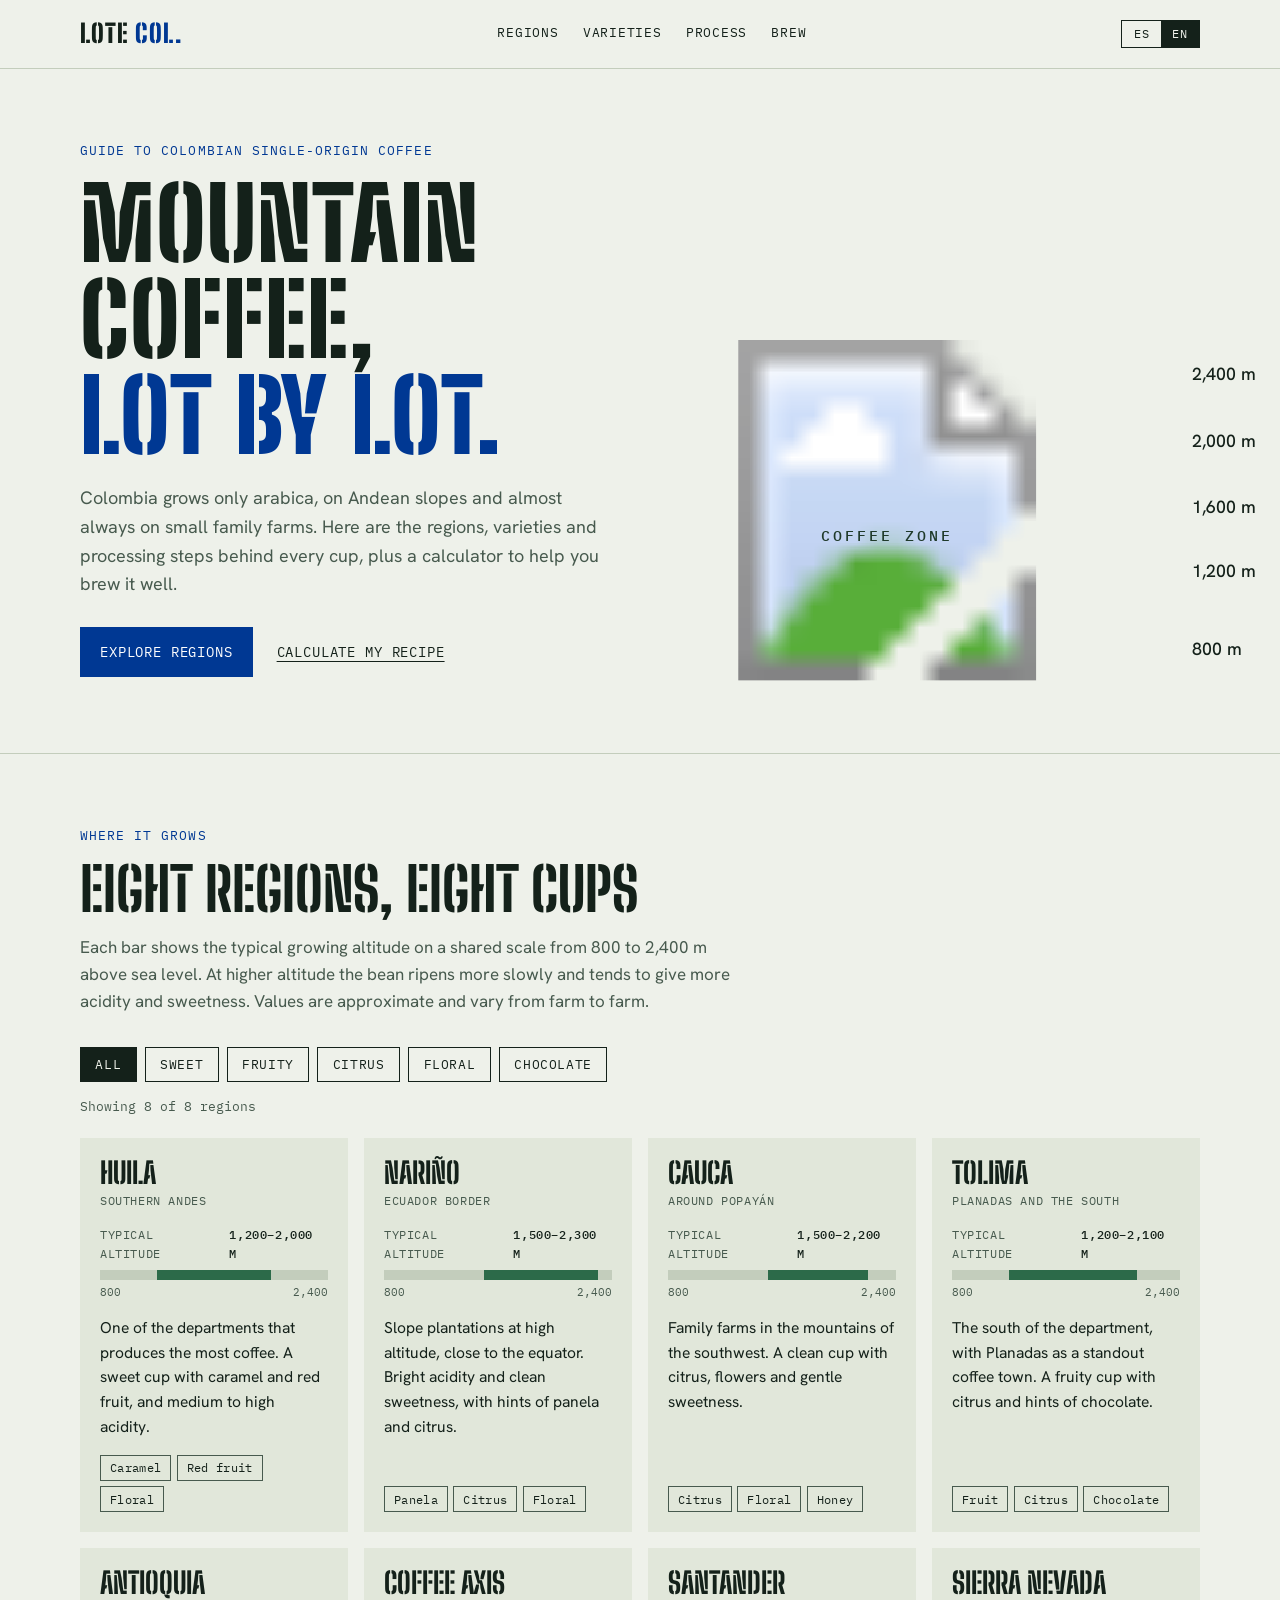
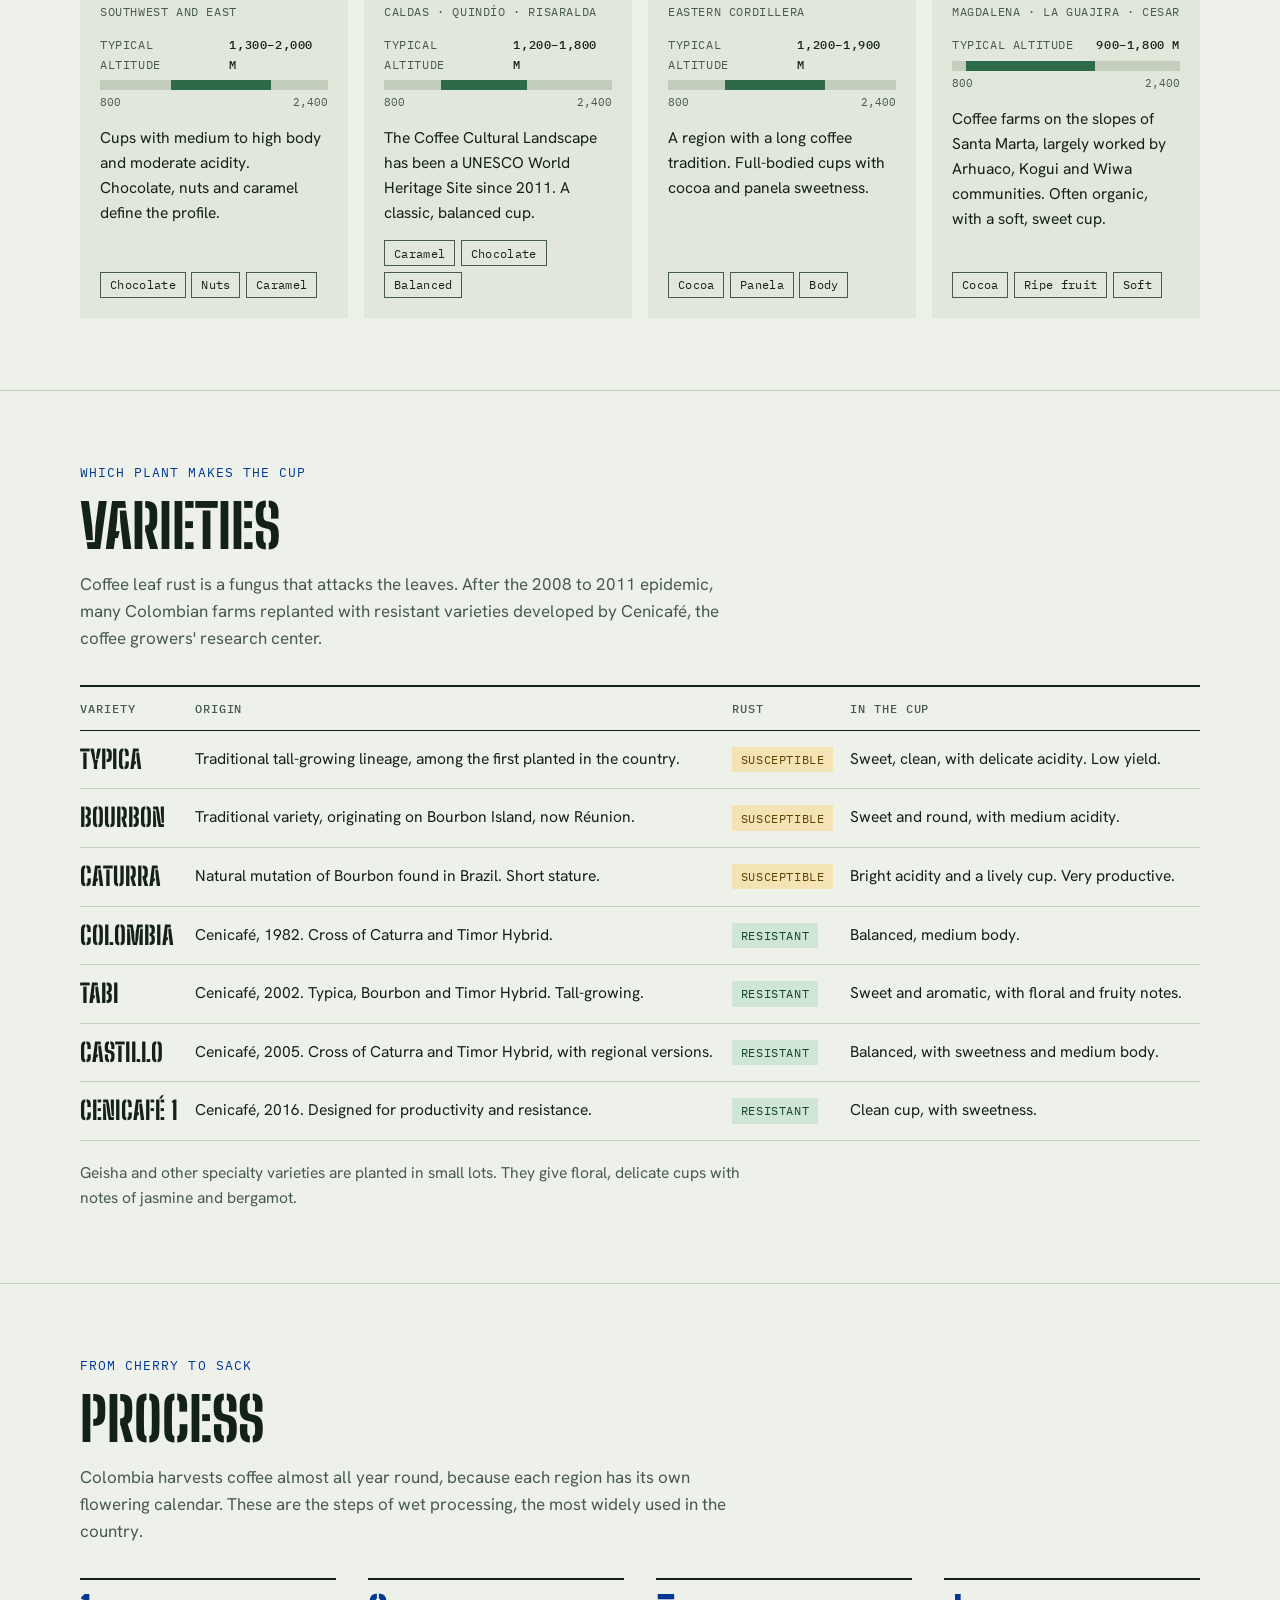
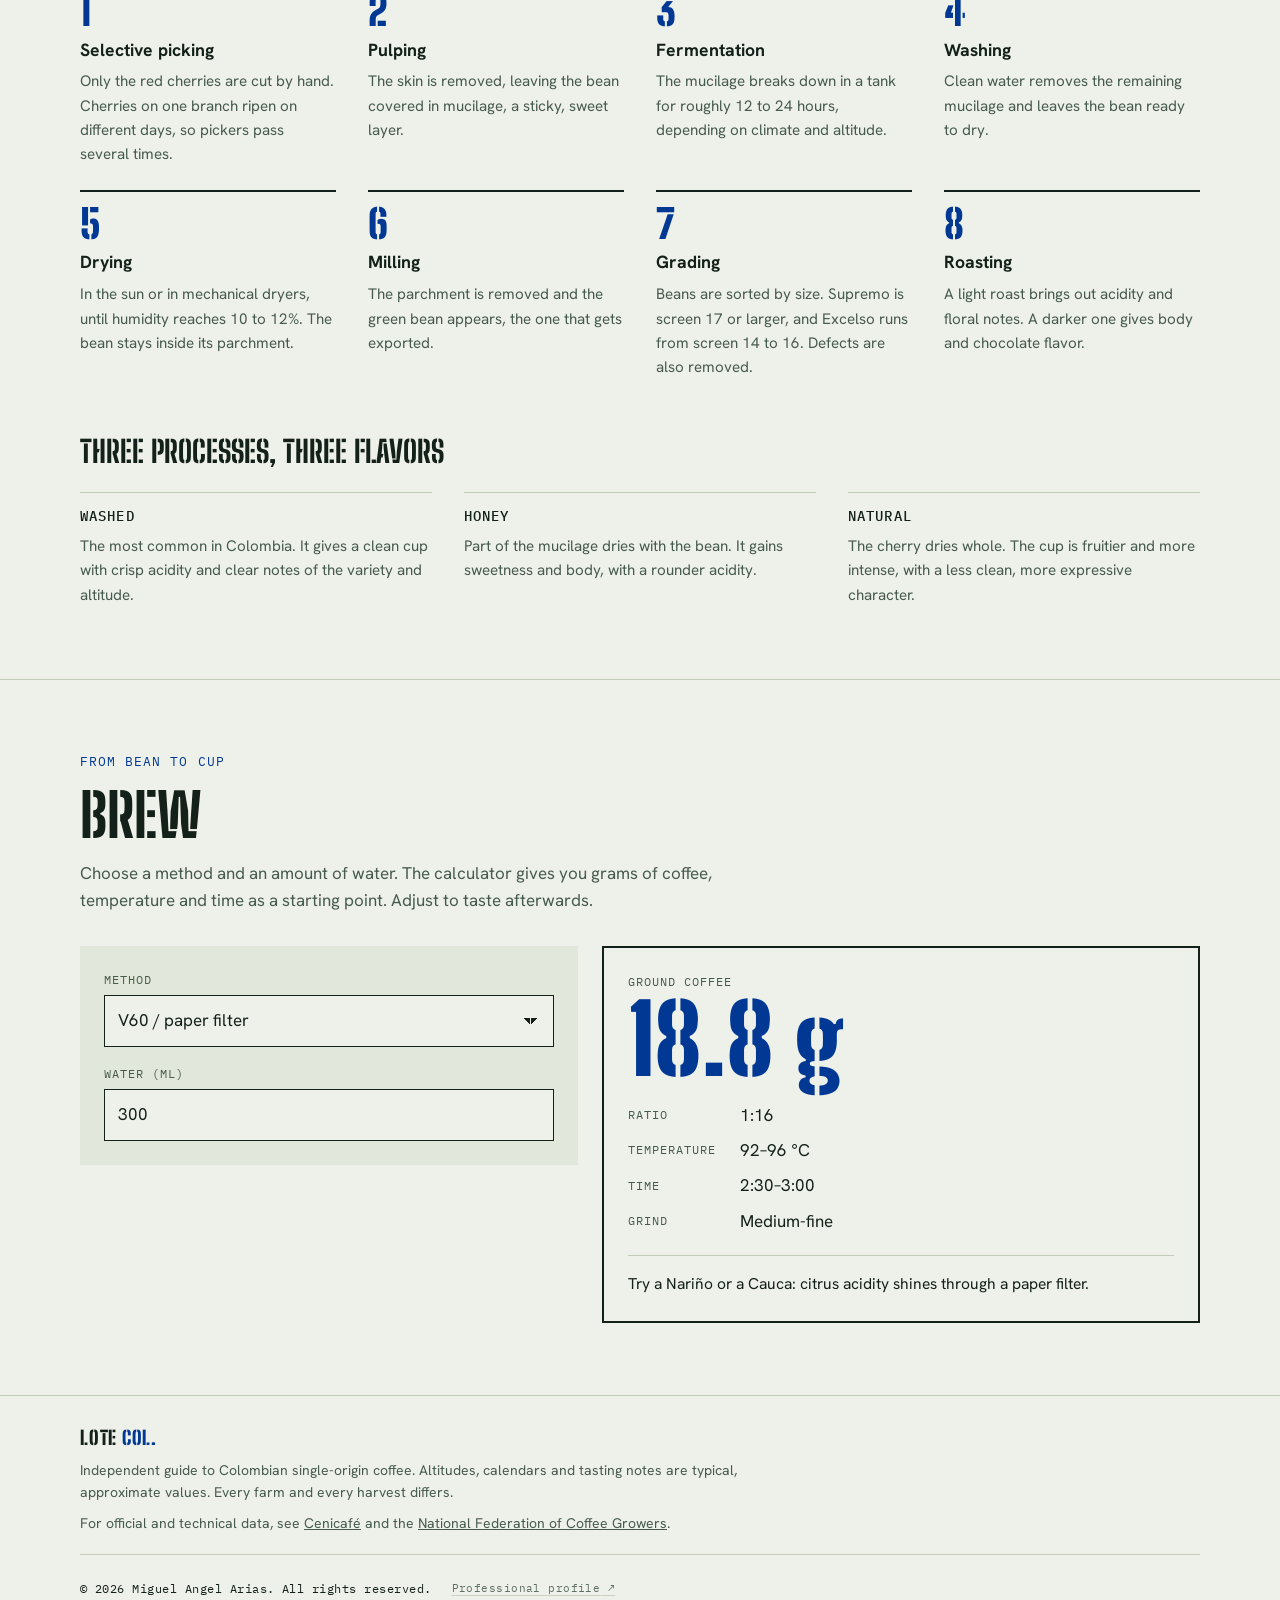
==== index.html @ 41bf885c "Add files via upload" ====
<!doctype html>
<html lang="es">
<head>
  <meta charset="utf-8">
  <meta name="viewport" content="width=device-width, initial-scale=1, viewport-fit=cover">
  <meta name="theme-color" content="#EEF1EA" media="(prefers-color-scheme: light)">
  <meta name="theme-color" content="#0E1712" media="(prefers-color-scheme: dark)">
  <title>Lote Col</title>
  <meta name="description" content="Guía del café colombiano de origen: regiones, variedades, proceso y calculadora de preparación. Guide to Colombian single-origin coffee.">
  <link rel="preconnect" href="https://fonts.googleapis.com">
  <link rel="preconnect" href="https://fonts.gstatic.com" crossorigin>
  <link rel="stylesheet" href="https://fonts.googleapis.com/css2?family=Big+Shoulders+Stencil+Display:wght@800;900&display=swap">
  <link rel="stylesheet" href="https://fonts.googleapis.com/css2?family=Hanken+Grotesk:wght@400;500;700&display=swap">
  <link rel="stylesheet" href="https://fonts.googleapis.com/css2?family=IBM+Plex+Mono:wght@400;500&display=swap">
  <link rel="stylesheet" href="styles.css">
  <script>
/* Se ejecuta antes de pintar el contenido para evitar un parpadeo de idioma */
(function () {
  var lang = 'es';
  try {
    var saved = localStorage.getItem('lote-lang');
    if (saved === 'en' || saved === 'es') { lang = saved; }
    else if (/^en/i.test(navigator.language || '')) { lang = 'en'; }
  } catch (e) {
    if (/^en/i.test(navigator.language || '')) { lang = 'en'; }
  }
  document.documentElement.setAttribute('data-lang', lang);
  document.documentElement.setAttribute('lang', lang);
})();
  </script>
</head>
<body>
<div class="top-bar">
  <div class="wrap top">
    <a class="brand" href="#inicio">Lote <span>Col.</span></a>
    <nav data-label-es="Secciones" data-label-en="Sections" aria-label="Secciones">
      <ul>
        <li><a href="#regiones"><span lang="es">Regiones</span><span lang="en">Regions</span></a></li>
        <li><a href="#variedades"><span lang="es">Variedades</span><span lang="en">Varieties</span></a></li>
        <li><a href="#proceso"><span lang="es">Proceso</span><span lang="en">Process</span></a></li>
        <li><a href="#preparar"><span lang="es">Preparar</span><span lang="en">Brew</span></a></li>
      </ul>
    </nav>
    <div class="lang" role="group" data-label-es="Idioma" data-label-en="Language" aria-label="Idioma">
      <button type="button" data-set-lang="es" aria-label="Español" aria-pressed="true">ES</button>
      <button type="button" data-set-lang="en" aria-label="English" aria-pressed="false">EN</button>
    </div>
  </div>
</div>

<main id="inicio">
  <div class="hero">
    <div class="wrap hero-grid">
      <div>
        <p class="eyebrow"><span lang="es">Guía del café colombiano de origen</span><span lang="en">Guide to Colombian single-origin coffee</span></p>
        <h1>
          <span lang="es">Café de montaña, <em>lote por lote.</em></span>
          <span lang="en">Mountain coffee, <em>lot by lot.</em></span>
        </h1>
        <p class="hero-text">
          <span lang="es">Colombia cultiva solo arábica, en laderas de los Andes y casi siempre en fincas familiares pequeñas. Aquí están las regiones, las variedades y el proceso que explican cada taza, con una calculadora para prepararla bien.</span>
          <span lang="en">Colombia grows only arabica, on Andean slopes and almost always on small family farms. Here are the regions, varieties and processing steps behind every cup, plus a calculator to help you brew it well.</span>
        </p>
        <div class="hero-actions">
          <a class="btn" href="#regiones"><span lang="es">Explorar regiones</span><span lang="en">Explore regions</span></a>
          <a class="link-quiet" href="#preparar"><span lang="es">Calcular mi receta</span><span lang="en">Calculate my recipe</span></a>
        </div>
      </div>
      <figure class="profile">
        <svg viewBox="0 0 1536 693" role="img" data-label-es="Montaña con la zona cafetera entre 1.200 y 2.300 metros de altura, con cafetos en primer plano" data-label-en="Mountain with the coffee zone between 1,200 and 2,300 meters above sea level, with coffee plants in the foreground" aria-label="Montaña con la zona cafetera entre 1.200 y 2.300 metros de altura, con cafetos en primer plano">
      <image href="assets/montana.webp" x="0" y="0" width="1536" height="693"/>
      <g lang="es">
        <text x="1388" y="81" class="fig-label">2.400 m</text>
        <text x="1388" y="217" class="fig-label">2.000 m</text>
        <text x="1388" y="352" class="fig-label">1.600 m</text>
        <text x="1388" y="483" class="fig-label">1.200 m</text>
        <text x="1388" y="642" class="fig-label">800 m</text>
      </g>
      <g lang="en">
        <text x="1388" y="81" class="fig-label">2,400 m</text>
        <text x="1388" y="217" class="fig-label">2,000 m</text>
        <text x="1388" y="352" class="fig-label">1,600 m</text>
        <text x="1388" y="483" class="fig-label">1,200 m</text>
        <text x="1388" y="642" class="fig-label">800 m</text>
      </g>
      <text lang="es" x="768" y="410" text-anchor="middle" class="fig-zone">ZONA CAFETERA</text>
      <text lang="en" x="768" y="410" text-anchor="middle" class="fig-zone">COFFEE ZONE</text>
    </svg>
      </figure>
    </div>
  </div>

  <section class="block" id="regiones">
    <div class="wrap">
      <p class="eyebrow"><span lang="es">Dónde se cultiva</span><span lang="en">Where it grows</span></p>
      <h2><span lang="es">Ocho regiones, ocho tazas</span><span lang="en">Eight regions, eight cups</span></h2>
      <p class="lede">
        <span lang="es">Cada barra muestra la altura típica de cultivo sobre una escala común de 800 a 2.400 m sobre el nivel del mar. A más altura el grano madura más despacio y suele dar más acidez y dulzor. Los valores son aproximados y cambian de finca en finca.</span>
        <span lang="en">Each bar shows the typical growing altitude on a shared scale from 800 to 2,400 m above sea level. At higher altitude the bean ripens more slowly and tends to give more acidity and sweetness. Values are approximate and vary from farm to farm.</span>
      </p>

      <div class="filters" role="group" data-label-es="Filtrar por nota de sabor" data-label-en="Filter by flavor note" aria-label="Filtrar por nota de sabor">
        <button class="chip" type="button" data-tag="todas" aria-pressed="true"><span lang="es">Todas</span><span lang="en">All</span></button>
        <button class="chip" type="button" data-tag="dulce" aria-pressed="false"><span lang="es">Dulce</span><span lang="en">Sweet</span></button>
        <button class="chip" type="button" data-tag="frutal" aria-pressed="false"><span lang="es">Frutal</span><span lang="en">Fruity</span></button>
        <button class="chip" type="button" data-tag="citrico" aria-pressed="false"><span lang="es">Cítrico</span><span lang="en">Citrus</span></button>
        <button class="chip" type="button" data-tag="floral" aria-pressed="false">Floral</button>
        <button class="chip" type="button" data-tag="chocolate" aria-pressed="false">Chocolate</button>
      </div>
      <p class="count" id="count" aria-live="polite">Mostrando 8 de 8 regiones</p>

      <ul class="regions">
        <li class="region" data-notes="dulce frutal floral">
          <div>
            <h3>Huila</h3>
            <span class="dept"><span lang="es">Sur andino</span><span lang="en">Southern Andes</span></span>
          </div>
          <div class="alt">
            <div class="alt-head">
              <span><span lang="es">Altura típica</span><span lang="en">Typical altitude</span></span>
              <b><span lang="es">1.200–2.000 m</span><span lang="en">1,200–2,000 m</span></b>
            </div>
            <div class="alt-track" style="--a:25;--b:75"><i></i></div>
            <div class="alt-scale"><span>800</span><span><span lang="es">2.400</span><span lang="en">2,400</span></span></div>
          </div>
          <p class="desc">
            <span lang="es">Uno de los departamentos que más café produce. Taza dulce, con caramelo y fruta roja, y acidez media a alta.</span>
            <span lang="en">One of the departments that produces the most coffee. A sweet cup with caramel and red fruit, and medium to high acidity.</span>
          </p>
          <ul class="notes">
            <li><span lang="es">Caramelo</span><span lang="en">Caramel</span></li>
            <li><span lang="es">Frutos rojos</span><span lang="en">Red fruit</span></li>
            <li>Floral</li>
          </ul>
        </li>

        <li class="region" data-notes="citrico dulce floral">
          <div>
            <h3>Nariño</h3>
            <span class="dept"><span lang="es">Frontera con Ecuador</span><span lang="en">Ecuador border</span></span>
          </div>
          <div class="alt">
            <div class="alt-head">
              <span><span lang="es">Altura típica</span><span lang="en">Typical altitude</span></span>
              <b><span lang="es">1.500–2.300 m</span><span lang="en">1,500–2,300 m</span></b>
            </div>
            <div class="alt-track" style="--a:43.75;--b:93.75"><i></i></div>
            <div class="alt-scale"><span>800</span><span><span lang="es">2.400</span><span lang="en">2,400</span></span></div>
          </div>
          <p class="desc">
            <span lang="es">Cultivos en laderas a gran altura, cerca del ecuador. Acidez brillante y dulzor limpio, con recuerdos de panela y cítricos.</span>
            <span lang="en">Slope plantations at high altitude, close to the equator. Bright acidity and clean sweetness, with hints of panela and citrus.</span>
          </p>
          <ul class="notes">
            <li>Panela</li>
            <li><span lang="es">Cítricos</span><span lang="en">Citrus</span></li>
            <li>Floral</li>
          </ul>
        </li>

        <li class="region" data-notes="citrico floral dulce">
          <div>
            <h3>Cauca</h3>
            <span class="dept"><span lang="es">Alrededores de Popayán</span><span lang="en">Around Popayán</span></span>
          </div>
          <div class="alt">
            <div class="alt-head">
              <span><span lang="es">Altura típica</span><span lang="en">Typical altitude</span></span>
              <b><span lang="es">1.500–2.200 m</span><span lang="en">1,500–2,200 m</span></b>
            </div>
            <div class="alt-track" style="--a:43.75;--b:87.5"><i></i></div>
            <div class="alt-scale"><span>800</span><span><span lang="es">2.400</span><span lang="en">2,400</span></span></div>
          </div>
          <p class="desc">
            <span lang="es">Fincas familiares en las montañas del suroccidente. Taza limpia, con cítricos, flores y un dulzor suave.</span>
            <span lang="en">Family farms in the mountains of the southwest. A clean cup with citrus, flowers and gentle sweetness.</span>
          </p>
          <ul class="notes">
            <li><span lang="es">Cítricos</span><span lang="en">Citrus</span></li>
            <li>Floral</li>
            <li><span lang="es">Miel</span><span lang="en">Honey</span></li>
          </ul>
        </li>

        <li class="region" data-notes="frutal citrico chocolate">
          <div>
            <h3>Tolima</h3>
            <span class="dept"><span lang="es">Planadas y el sur</span><span lang="en">Planadas and the south</span></span>
          </div>
          <div class="alt">
            <div class="alt-head">
              <span><span lang="es">Altura típica</span><span lang="en">Typical altitude</span></span>
              <b><span lang="es">1.200–2.100 m</span><span lang="en">1,200–2,100 m</span></b>
            </div>
            <div class="alt-track" style="--a:25;--b:81.25"><i></i></div>
            <div class="alt-scale"><span>800</span><span><span lang="es">2.400</span><span lang="en">2,400</span></span></div>
          </div>
          <p class="desc">
            <span lang="es">El sur del departamento, con Planadas como municipio cafetero destacado. Taza frutal, con cítricos y toques de chocolate.</span>
            <span lang="en">The south of the department, with Planadas as a standout coffee town. A fruity cup with citrus and hints of chocolate.</span>
          </p>
          <ul class="notes">
            <li><span lang="es">Fruta</span><span lang="en">Fruit</span></li>
            <li><span lang="es">Cítricos</span><span lang="en">Citrus</span></li>
            <li>Chocolate</li>
          </ul>
        </li>

        <li class="region" data-notes="chocolate dulce">
          <div>
            <h3>Antioquia</h3>
            <span class="dept"><span lang="es">Suroeste y oriente</span><span lang="en">Southwest and east</span></span>
          </div>
          <div class="alt">
            <div class="alt-head">
              <span><span lang="es">Altura típica</span><span lang="en">Typical altitude</span></span>
              <b><span lang="es">1.300–2.000 m</span><span lang="en">1,300–2,000 m</span></b>
            </div>
            <div class="alt-track" style="--a:31.25;--b:75"><i></i></div>
            <div class="alt-scale"><span>800</span><span><span lang="es">2.400</span><span lang="en">2,400</span></span></div>
          </div>
          <p class="desc">
            <span lang="es">Tazas de cuerpo medio a alto y acidez moderada. Chocolate, nueces y caramelo definen el perfil.</span>
            <span lang="en">Cups with medium to high body and moderate acidity. Chocolate, nuts and caramel define the profile.</span>
          </p>
          <ul class="notes">
            <li>Chocolate</li>
            <li><span lang="es">Nueces</span><span lang="en">Nuts</span></li>
            <li><span lang="es">Caramelo</span><span lang="en">Caramel</span></li>
          </ul>
        </li>

        <li class="region" data-notes="chocolate dulce">
          <div>
            <h3><span lang="es">Eje Cafetero</span><span lang="en">Coffee Axis</span></h3>
            <span class="dept">Caldas · Quindío · Risaralda</span>
          </div>
          <div class="alt">
            <div class="alt-head">
              <span><span lang="es">Altura típica</span><span lang="en">Typical altitude</span></span>
              <b><span lang="es">1.200–1.800 m</span><span lang="en">1,200–1,800 m</span></b>
            </div>
            <div class="alt-track" style="--a:25;--b:62.5"><i></i></div>
            <div class="alt-scale"><span>800</span><span><span lang="es">2.400</span><span lang="en">2,400</span></span></div>
          </div>
          <p class="desc">
            <span lang="es">El Paisaje Cultural Cafetero es Patrimonio Mundial de la UNESCO desde 2011. Taza clásica y equilibrada.</span>
            <span lang="en">The Coffee Cultural Landscape has been a UNESCO World Heritage Site since 2011. A classic, balanced cup.</span>
          </p>
          <ul class="notes">
            <li><span lang="es">Caramelo</span><span lang="en">Caramel</span></li>
            <li>Chocolate</li>
            <li><span lang="es">Equilibrado</span><span lang="en">Balanced</span></li>
          </ul>
        </li>

        <li class="region" data-notes="chocolate dulce">
          <div>
            <h3>Santander</h3>
            <span class="dept"><span lang="es">Cordillera Oriental</span><span lang="en">Eastern Cordillera</span></span>
          </div>
          <div class="alt">
            <div class="alt-head">
              <span><span lang="es">Altura típica</span><span lang="en">Typical altitude</span></span>
              <b><span lang="es">1.200–1.900 m</span><span lang="en">1,200–1,900 m</span></b>
            </div>
            <div class="alt-track" style="--a:25;--b:68.75"><i></i></div>
            <div class="alt-scale"><span>800</span><span><span lang="es">2.400</span><span lang="en">2,400</span></span></div>
          </div>
          <p class="desc">
            <span lang="es">Zona de larga tradición cafetera. Tazas de cuerpo pronunciado, con dulzor a cacao y panela.</span>
            <span lang="en">A region with a long coffee tradition. Full-bodied cups with cocoa and panela sweetness.</span>
          </p>
          <ul class="notes">
            <li><span lang="es">Cacao</span><span lang="en">Cocoa</span></li>
            <li>Panela</li>
            <li><span lang="es">Cuerpo</span><span lang="en">Body</span></li>
          </ul>
        </li>

        <li class="region" data-notes="dulce chocolate">
          <div>
            <h3>Sierra Nevada</h3>
            <span class="dept">Magdalena · La Guajira · Cesar</span>
          </div>
          <div class="alt">
            <div class="alt-head">
              <span><span lang="es">Altura típica</span><span lang="en">Typical altitude</span></span>
              <b><span lang="es">900–1.800 m</span><span lang="en">900–1,800 m</span></b>
            </div>
            <div class="alt-track" style="--a:6.25;--b:62.5"><i></i></div>
            <div class="alt-scale"><span>800</span><span><span lang="es">2.400</span><span lang="en">2,400</span></span></div>
          </div>
          <p class="desc">
            <span lang="es">Cafetales en las laderas de Santa Marta, trabajados en buena parte por comunidades arhuaca, kogui y wiwa. Con frecuencia es orgánico, de taza suave y dulce.</span>
            <span lang="en">Coffee farms on the slopes of Santa Marta, largely worked by Arhuaco, Kogui and Wiwa communities. Often organic, with a soft, sweet cup.</span>
          </p>
          <ul class="notes">
            <li><span lang="es">Cacao</span><span lang="en">Cocoa</span></li>
            <li><span lang="es">Fruta madura</span><span lang="en">Ripe fruit</span></li>
            <li><span lang="es">Suave</span><span lang="en">Soft</span></li>
          </ul>
        </li>
      </ul>
    </div>
  </section>

  <section class="block" id="variedades">
    <div class="wrap">
      <p class="eyebrow"><span lang="es">Qué planta da la taza</span><span lang="en">Which plant makes the cup</span></p>
      <h2><span lang="es">Variedades</span><span lang="en">Varieties</span></h2>
      <p class="lede">
        <span lang="es">La roya del cafeto es un hongo que ataca las hojas. Tras la epidemia de 2008 a 2011, muchas fincas colombianas renovaron sus cafetales con variedades resistentes desarrolladas por Cenicafé, el centro de investigación de los cafeteros.</span>
        <span lang="en">Coffee leaf rust is a fungus that attacks the leaves. After the 2008 to 2011 epidemic, many Colombian farms replanted with resistant varieties developed by Cenicafé, the coffee growers' research center.</span>
      </p>

      <div class="table-wrap" tabindex="0" role="region" data-label-es="Tabla de variedades" data-label-en="Varieties table" aria-label="Tabla de variedades">
        <table>
          <thead>
            <tr>
              <th scope="col"><span lang="es">Variedad</span><span lang="en">Variety</span></th>
              <th scope="col"><span lang="es">Origen</span><span lang="en">Origin</span></th>
              <th scope="col"><span lang="es">Roya</span><span lang="en">Rust</span></th>
              <th scope="col"><span lang="es">En taza</span><span lang="en">In the cup</span></th>
            </tr>
          </thead>
          <tbody>
            <tr>
              <th scope="row"><span lang="es">Típica</span><span lang="en">Typica</span></th>
              <td>
                <span class="cell-label"><span lang="es">Origen</span><span lang="en">Origin</span></span>
                <span lang="es">Linaje tradicional de porte alto, de las primeras que se sembraron en el país.</span>
                <span lang="en">Traditional tall-growing lineage, among the first planted in the country.</span>
              </td>
              <td>
                <span class="cell-label"><span lang="es">Roya</span><span lang="en">Rust</span></span><span class="pill warn"><span lang="es">Susceptible</span><span lang="en">Susceptible</span></span></td>
              <td>
                <span class="cell-label"><span lang="es">En taza</span><span lang="en">In the cup</span></span>
                <span lang="es">Dulce, limpia y de acidez delicada. Rinde poco.</span>
                <span lang="en">Sweet, clean, with delicate acidity. Low yield.</span>
              </td>
            </tr>
            <tr>
              <th scope="row"><span lang="es">Borbón</span><span lang="en">Bourbon</span></th>
              <td>
                <span class="cell-label"><span lang="es">Origen</span><span lang="en">Origin</span></span>
                <span lang="es">Variedad tradicional, con origen en la isla de Borbón, hoy Reunión.</span>
                <span lang="en">Traditional variety, originating on Bourbon Island, now Réunion.</span>
              </td>
              <td>
                <span class="cell-label"><span lang="es">Roya</span><span lang="en">Rust</span></span><span class="pill warn"><span lang="es">Susceptible</span><span lang="en">Susceptible</span></span></td>
              <td>
                <span class="cell-label"><span lang="es">En taza</span><span lang="en">In the cup</span></span>
                <span lang="es">Dulce y redonda, de acidez media.</span>
                <span lang="en">Sweet and round, with medium acidity.</span>
              </td>
            </tr>
            <tr>
              <th scope="row">Caturra</th>
              <td>
                <span class="cell-label"><span lang="es">Origen</span><span lang="en">Origin</span></span>
                <span lang="es">Mutación natural del Borbón hallada en Brasil. Porte bajo.</span>
                <span lang="en">Natural mutation of Bourbon found in Brazil. Short stature.</span>
              </td>
              <td>
                <span class="cell-label"><span lang="es">Roya</span><span lang="en">Rust</span></span><span class="pill warn"><span lang="es">Susceptible</span><span lang="en">Susceptible</span></span></td>
              <td>
                <span class="cell-label"><span lang="es">En taza</span><span lang="en">In the cup</span></span>
                <span lang="es">Acidez brillante y taza viva. Muy productiva.</span>
                <span lang="en">Bright acidity and a lively cup. Very productive.</span>
              </td>
            </tr>
            <tr>
              <th scope="row">Colombia</th>
              <td>
                <span class="cell-label"><span lang="es">Origen</span><span lang="en">Origin</span></span>
                <span lang="es">Cenicafé, 1982. Cruce de Caturra con Híbrido de Timor.</span>
                <span lang="en">Cenicafé, 1982. Cross of Caturra and Timor Hybrid.</span>
              </td>
              <td>
                <span class="cell-label"><span lang="es">Roya</span><span lang="en">Rust</span></span><span class="pill ok"><span lang="es">Resistente</span><span lang="en">Resistant</span></span></td>
              <td>
                <span class="cell-label"><span lang="es">En taza</span><span lang="en">In the cup</span></span>
                <span lang="es">Equilibrada, de cuerpo medio.</span>
                <span lang="en">Balanced, medium body.</span>
              </td>
            </tr>
            <tr>
              <th scope="row">Tabi</th>
              <td>
                <span class="cell-label"><span lang="es">Origen</span><span lang="en">Origin</span></span>
                <span lang="es">Cenicafé, 2002. Típica, Borbón e Híbrido de Timor. Porte alto.</span>
                <span lang="en">Cenicafé, 2002. Typica, Bourbon and Timor Hybrid. Tall-growing.</span>
              </td>
              <td>
                <span class="cell-label"><span lang="es">Roya</span><span lang="en">Rust</span></span><span class="pill ok"><span lang="es">Resistente</span><span lang="en">Resistant</span></span></td>
              <td>
                <span class="cell-label"><span lang="es">En taza</span><span lang="en">In the cup</span></span>
                <span lang="es">Dulce y aromática, con notas florales y de fruta.</span>
                <span lang="en">Sweet and aromatic, with floral and fruity notes.</span>
              </td>
            </tr>
            <tr>
              <th scope="row">Castillo</th>
              <td>
                <span class="cell-label"><span lang="es">Origen</span><span lang="en">Origin</span></span>
                <span lang="es">Cenicafé, 2005. Cruce de Caturra con Híbrido de Timor, con versiones regionales.</span>
                <span lang="en">Cenicafé, 2005. Cross of Caturra and Timor Hybrid, with regional versions.</span>
              </td>
              <td>
                <span class="cell-label"><span lang="es">Roya</span><span lang="en">Rust</span></span><span class="pill ok"><span lang="es">Resistente</span><span lang="en">Resistant</span></span></td>
              <td>
                <span class="cell-label"><span lang="es">En taza</span><span lang="en">In the cup</span></span>
                <span lang="es">Equilibrada, con dulzor y cuerpo medio.</span>
                <span lang="en">Balanced, with sweetness and medium body.</span>
              </td>
            </tr>
            <tr>
              <th scope="row">Cenicafé 1</th>
              <td>
                <span class="cell-label"><span lang="es">Origen</span><span lang="en">Origin</span></span>
                <span lang="es">Cenicafé, 2016. Pensada para productividad y resistencia.</span>
                <span lang="en">Cenicafé, 2016. Designed for productivity and resistance.</span>
              </td>
              <td>
                <span class="cell-label"><span lang="es">Roya</span><span lang="en">Rust</span></span><span class="pill ok"><span lang="es">Resistente</span><span lang="en">Resistant</span></span></td>
              <td>
                <span class="cell-label"><span lang="es">En taza</span><span lang="en">In the cup</span></span>
                <span lang="es">Taza limpia, con dulzor.</span>
                <span lang="en">Clean cup, with sweetness.</span>
              </td>
            </tr>
          </tbody>
        </table>
      </div>
      <p class="table-note">
        <span lang="es">Geisha y otras variedades de especialidad se siembran en lotes pequeños. Dan tazas florales y delicadas, con notas de jazmín y bergamota.</span>
        <span lang="en">Geisha and other specialty varieties are planted in small lots. They give floral, delicate cups with notes of jasmine and bergamot.</span>
      </p>
    </div>
  </section>

  <section class="block" id="proceso">
    <div class="wrap">
      <p class="eyebrow"><span lang="es">De la cereza al saco</span><span lang="en">From cherry to sack</span></p>
      <h2><span lang="es">Proceso</span><span lang="en">Process</span></h2>
      <p class="lede">
        <span lang="es">Colombia cosecha café durante casi todo el año, porque cada región tiene su propio calendario de floración. Estos son los pasos del beneficio húmedo, el más usado en el país.</span>
        <span lang="en">Colombia harvests coffee almost all year round, because each region has its own flowering calendar. These are the steps of wet processing, the most widely used in the country.</span>
      </p>

      <ol class="steps">
        <li>
          <h3><span lang="es">Recolección selectiva</span><span lang="en">Selective picking</span></h3>
          <p>
            <span lang="es">Se cortan a mano solo las cerezas rojas. En una misma rama maduran en días distintos, así que se pasa varias veces.</span>
            <span lang="en">Only the red cherries are cut by hand. Cherries on one branch ripen on different days, so pickers pass several times.</span>
          </p>
        </li>
        <li>
          <h3><span lang="es">Despulpado</span><span lang="en">Pulping</span></h3>
          <p>
            <span lang="es">Se retira la cáscara y queda el grano cubierto de mucílago, una capa pegajosa y dulce.</span>
            <span lang="en">The skin is removed, leaving the bean covered in mucilage, a sticky, sweet layer.</span>
          </p>
        </li>
        <li>
          <h3><span lang="es">Fermentación</span><span lang="en">Fermentation</span></h3>
          <p>
            <span lang="es">El mucílago se degrada en tanque durante 12 a 24 horas aproximadamente, según el clima y la altura.</span>
            <span lang="en">The mucilage breaks down in a tank for roughly 12 to 24 hours, depending on climate and altitude.</span>
          </p>
        </li>
        <li>
          <h3><span lang="es">Lavado</span><span lang="en">Washing</span></h3>
          <p>
            <span lang="es">Agua limpia retira los restos de mucílago y deja el grano listo para secar.</span>
            <span lang="en">Clean water removes the remaining mucilage and leaves the bean ready to dry.</span>
          </p>
        </li>
        <li>
          <h3><span lang="es">Secado</span><span lang="en">Drying</span></h3>
          <p>
            <span lang="es">Al sol o en secadores mecánicos, hasta una humedad de 10 a 12 %. El grano queda dentro del pergamino.</span>
            <span lang="en">In the sun or in mechanical dryers, until humidity reaches 10 to 12%. The bean stays inside its parchment.</span>
          </p>
        </li>
        <li>
          <h3><span lang="es">Trilla</span><span lang="en">Milling</span></h3>
          <p>
            <span lang="es">Se retira el pergamino y aparece el grano verde, el que se exporta.</span>
            <span lang="en">The parchment is removed and the green bean appears, the one that gets exported.</span>
          </p>
        </li>
        <li>
          <h3><span lang="es">Clasificación</span><span lang="en">Grading</span></h3>
          <p>
            <span lang="es">Se separa por tamaño. Supremo es criba 17 o mayor, y Excelso va de criba 14 a 16. También se descartan los defectos.</span>
            <span lang="en">Beans are sorted by size. Supremo is screen 17 or larger, and Excelso runs from screen 14 to 16. Defects are also removed.</span>
          </p>
        </li>
        <li>
          <h3><span lang="es">Tostión</span><span lang="en">Roasting</span></h3>
          <p>
            <span lang="es">Un tueste claro resalta acidez y notas florales. Uno más oscuro da cuerpo y sabor a chocolate.</span>
            <span lang="en">A light roast brings out acidity and floral notes. A darker one gives body and chocolate flavor.</span>
          </p>
        </li>
      </ol>

      <h3 class="sub"><span lang="es">Tres procesos, tres sabores</span><span lang="en">Three processes, three flavors</span></h3>
      <div class="methods">
        <div class="method">
          <h4><span lang="es">Lavado</span><span lang="en">Washed</span></h4>
          <p>
            <span lang="es">El más habitual en Colombia. Da una taza limpia, con acidez nítida y notas claras de la variedad y la altura.</span>
            <span lang="en">The most common in Colombia. It gives a clean cup with crisp acidity and clear notes of the variety and altitude.</span>
          </p>
        </div>
        <div class="method">
          <h4>Honey</h4>
          <p>
            <span lang="es">Parte del mucílago se seca junto al grano. Gana dulzor y cuerpo, con una acidez más redonda.</span>
            <span lang="en">Part of the mucilage dries with the bean. It gains sweetness and body, with a rounder acidity.</span>
          </p>
        </div>
        <div class="method">
          <h4>Natural</h4>
          <p>
            <span lang="es">La cereza se seca entera. La taza es más frutal e intensa, con un carácter menos limpio y más expresivo.</span>
            <span lang="en">The cherry dries whole. The cup is fruitier and more intense, with a less clean, more expressive character.</span>
          </p>
        </div>
      </div>
    </div>
  </section>

  <section class="block" id="preparar">
    <div class="wrap">
      <p class="eyebrow"><span lang="es">De grano a taza</span><span lang="en">From bean to cup</span></p>
      <h2><span lang="es">Preparar</span><span lang="en">Brew</span></h2>
      <p class="lede">
        <span lang="es">Elige un método y la cantidad de agua. La calculadora te da los gramos de café, la temperatura y el tiempo de partida. Ajusta después según tu gusto.</span>
        <span lang="en">Choose a method and an amount of water. The calculator gives you grams of coffee, temperature and time as a starting point. Adjust to taste afterwards.</span>
      </p>

      <div class="calc">
        <div class="panel">
          <div class="field">
            <label for="method"><span lang="es">Método</span><span lang="en">Method</span></label>
            <select id="method">
              <option value="v60" data-es="V60 / filtro de papel" data-en="V60 / paper filter">V60 / filtro de papel</option>
              <option value="chemex" data-es="Chemex" data-en="Chemex">Chemex</option>
              <option value="prensa" data-es="Prensa francesa" data-en="French press">Prensa francesa</option>
              <option value="aeropress" data-es="Aeropress" data-en="AeroPress">Aeropress</option>
              <option value="moka" data-es="Moka italiana" data-en="Moka pot">Moka italiana</option>
              <option value="espresso" data-es="Espresso" data-en="Espresso">Espresso</option>
            </select>
          </div>
          <div class="field">
            <label for="amount" id="amountLabel">Agua (ml)</label>
            <input id="amount" type="number" inputmode="decimal" min="1" max="2000" step="5" value="300">
          </div>
        </div>

        <div class="panel out" aria-live="polite">
          <p class="out-label"><span lang="es">Café molido</span><span lang="en">Ground coffee</span></p>
          <p class="out-big" id="outCoffee">18,8 g</p>
          <dl>
            <dt><span lang="es">Proporción</span><span lang="en">Ratio</span></dt><dd id="outRatio">1:16</dd>
            <dt><span lang="es">Temperatura</span><span lang="en">Temperature</span></dt><dd id="outTemp">92–96 °C</dd>
            <dt><span lang="es">Tiempo</span><span lang="en">Time</span></dt><dd id="outTime">2:30–3:00</dd>
            <dt><span lang="es">Molienda</span><span lang="en">Grind</span></dt><dd id="outGrind">Media-fina</dd>
            <dt class="extra" hidden><span lang="es">Presión</span><span lang="en">Pressure</span></dt><dd class="extra" id="outPressure" hidden></dd>
            <dt class="extra" hidden><span lang="es">Calor</span><span lang="en">Heat</span></dt><dd class="extra" id="outHeat" hidden></dd>
            <dt class="extra" hidden><span lang="es">Tueste</span><span lang="en">Roast</span></dt><dd class="extra" id="outRoast" hidden></dd>
            <dt class="extra" hidden><span lang="es">Agua inicial</span><span lang="en">Starting water</span></dt><dd class="extra" id="outStart" hidden></dd>
          </dl>
          <p class="tip" id="outTip">Prueba un Nariño o un Cauca: la acidez cítrica se luce con el filtro de papel.</p>
          <div class="howto" id="howto" hidden>
            <p class="out-label"><span lang="es">Paso a paso</span><span lang="en">Step by step</span></p>
            <ol class="how" id="outSteps"></ol>
            <p class="how-note" id="outNote"></p>
          </div>
        </div>
      </div>
    </div>
  </section>
</main>

<footer class="foot">
  <div class="wrap">
    <a class="brand" href="#inicio">Lote <span>Col.</span></a>
    <p>
      <span lang="es">Guía independiente sobre el café colombiano de origen. Las alturas, los calendarios y las notas de cata son valores típicos y aproximados. Cada finca y cada cosecha varían.</span>
      <span lang="en">Independent guide to Colombian single-origin coffee. Altitudes, calendars and tasting notes are typical, approximate values. Every farm and every harvest differs.</span>
    </p>
    <p>
      <span lang="es">Para datos oficiales y técnicos, consulta <a href="https://www.cenicafe.org" target="_blank" rel="noopener">Cenicafé</a> y la <a href="https://federaciondecafeteros.org" target="_blank" rel="noopener">Federación Nacional de Cafeteros</a>.</span>
      <span lang="en">For official and technical data, see <a href="https://www.cenicafe.org" target="_blank" rel="noopener">Cenicafé</a> and the <a href="https://federaciondecafeteros.org" target="_blank" rel="noopener">National Federation of Coffee Growers</a>.</span>
    </p>
    <div class="owner-row">
      <p class="owner">
        <span lang="es">© 2026 Miguel Angel Arias. Todos los derechos reservados.</span>
        <span lang="en">© 2026 Miguel Angel Arias. All rights reserved.</span>
      </p>
      <a class="btn-outline" href="https://www.linkedin.com/in/miguel-angel-bermudez-internationaltrade/" target="_blank" rel="noopener noreferrer"><span lang="es">Perfil profesional</span><span lang="en">Professional profile</span> &nbsp;&#8599;</a>
    </div>
  </div>
</footer>
<script src="main.js"></script>
</body>
</html>
---- styles.css ----
/* Base (en el artefacto la plataforma la añadía; aquí se declara a mano) */
:root { color-scheme: light; }
body { margin: 0; }
img { max-width: 100%; }
[hidden] { display: none !important; }

/* Layout: guía editorial en una columna ancha, con la altitud de cultivo como imagen central. Estética de marca de saco de exportación (plantilla estarcida). Dos idiomas (ES/EN) en el mismo documento. */
:root {
  --bg: #EEF1EA;
  --surface: #E1E7DA;
  --fg: #14211A;
  --muted: #475A4E;
  --line: #C3CDBC;
  --accent: #003893;
  --accent-ink: #FFFFFF;
  --leaf: #2C6A49;
  --ok-bg: #CFE5D6;
  --ok-fg: #14472B;
  --warn-bg: #F3E3B5;
  --warn-fg: #5E4300;
  --fig-ink: #14211A;
  --fig-zone: #1F3A2A;
  --fig-bg: transparent;
  --fig-pad: 0;
  --fig-r: 0;
  --fig-shift: -34%;
  --font-display: 'Big Shoulders Stencil Display', 'Big Shoulders Display', Impact, 'Arial Narrow', sans-serif;
  --font-body: 'Hanken Grotesk', system-ui, -apple-system, 'Segoe UI', sans-serif;
  --font-mono: 'IBM Plex Mono', ui-monospace, 'SFMono-Regular', Menlo, monospace;
}
@media (prefers-color-scheme: dark) {
  :root:not([data-theme="light"]) {
    --bg: #0E1712;
    --surface: #17251D;
    --fg: #E7ECE2;
    --muted: #9DAFA2;
    --line: #2B3C31;
    --accent: #7FA6FF;
    --accent-ink: #081433;
    --leaf: #5FBF8A;
    --ok-bg: #16382A;
    --ok-fg: #9ADBB6;
    --warn-bg: #3A2E0E;
    --warn-fg: #F0D182;
    --fig-bg: #F3EFE2;
    --fig-pad: 0.75rem;
    --fig-r: 0.25rem;
    --fig-shift: 0;
    color-scheme: dark;
  }
}
:root[data-theme="dark"] {
  --bg: #0E1712;
  --surface: #17251D;
  --fg: #E7ECE2;
  --muted: #9DAFA2;
  --line: #2B3C31;
  --accent: #7FA6FF;
  --accent-ink: #081433;
  --leaf: #5FBF8A;
  --ok-bg: #16382A;
  --ok-fg: #9ADBB6;
  --warn-bg: #3A2E0E;
  --warn-fg: #F0D182;
  --fig-bg: #F3EFE2;
  --fig-pad: 0.75rem;
  --fig-r: 0.25rem;
  --fig-shift: 0;
  color-scheme: dark;
}

/* Idioma: el español es el valor por defecto; data-lang="en" muestra el inglés */
:root:not([data-lang="en"]) [lang="en"] { display: none; }
:root[data-lang="en"] [lang="es"] { display: none; }

*, *::before, *::after { box-sizing: border-box; }
html { scroll-behavior: smooth; -webkit-text-size-adjust: 100%; text-size-adjust: 100%; }
a, button, select, summary { touch-action: manipulation; }
body {
  background: var(--bg);
  color: var(--fg);
  font-family: var(--font-body);
  font-size: 1.0625rem;
  line-height: 1.6;
}
h1, h2, h3 { text-wrap: balance; }
a { color: inherit; }
:focus-visible { outline: 3px solid var(--accent); outline-offset: 2px; }

.wrap {
  max-width: 72rem;
  margin-inline: auto;
  padding-left: max(16px, env(safe-area-inset-left, 0px));
  padding-right: max(16px, env(safe-area-inset-right, 0px));
}

/* Cabecera */
.top-bar { border-bottom: 1px solid var(--line); }
.top {
  display: flex;
  flex-wrap: wrap;
  gap: 0.75rem 2rem;
  align-items: center;
  justify-content: space-between;
  padding-block: 1.1rem;
}
.brand {
  font-family: var(--font-display);
  font-weight: 900;
  font-size: 1.6rem;
  letter-spacing: 0.04em;
  text-transform: uppercase;
  text-decoration: none;
  line-height: 1;
}
.brand span { color: var(--accent); }
.top nav ul { display: flex; flex-wrap: wrap; gap: 0.25rem 1.5rem; list-style: none; margin: 0; padding: 0; }
.top nav a {
  display: inline-block;
  font-family: var(--font-mono);
  font-size: 0.8125rem;
  letter-spacing: 0.06em;
  text-transform: uppercase;
  text-decoration: none;
  padding: 0.3rem 0;
  border-bottom: 2px solid transparent;
}
.top nav a:hover { border-bottom-color: var(--accent); }
.lang { display: flex; border: 1.5px solid var(--fg); }
.lang button {
  font-family: var(--font-mono);
  font-size: 0.75rem;
  letter-spacing: 0.08em;
  padding: 0.35rem 0.7rem;
  border: 0;
  border-radius: 0;
  background: transparent;
  color: var(--fg);
  cursor: pointer;
}
.lang button:hover { background: var(--surface); }
.lang button[aria-pressed="true"] { background: var(--fg); color: var(--bg); }

/* Portada */
.hero { padding-block: clamp(2rem, 6vw, 4.5rem); }
.hero-grid {
  display: grid;
  grid-template-columns: minmax(0, 54%) minmax(0, 1fr);
  gap: 0;
  align-items: end;
}
.hero { overflow-x: clip; }
.hero-grid > div:first-child { position: relative; z-index: 1; padding-bottom: 0.25rem; }
.eyebrow {
  font-family: var(--font-mono);
  font-size: 0.8125rem;
  letter-spacing: 0.08em;
  text-transform: uppercase;
  color: var(--accent);
  margin: 0 0 0.9rem;
}
h1 {
  font-family: var(--font-display);
  font-weight: 900;
  text-transform: uppercase;
  font-size: clamp(3rem, 8.6vw, 6.25rem);
  line-height: 0.96;
  letter-spacing: 0.01em;
  margin: 0 0 1.25rem;
}
h1 em { font-style: normal; color: var(--accent); }
.hero-text { max-width: 33rem; margin: 0 0 1.75rem; color: var(--muted); font-size: 1.125rem; }
.hero-actions { display: flex; flex-wrap: wrap; gap: 0.75rem 1.5rem; align-items: center; }
.btn {
  display: inline-block;
  background: var(--accent);
  color: var(--accent-ink);
  font-family: var(--font-mono);
  font-size: 0.875rem;
  letter-spacing: 0.06em;
  text-transform: uppercase;
  text-decoration: none;
  padding: 0.85rem 1.25rem;
}
.btn:hover { filter: brightness(1.08); }
.link-quiet {
  font-family: var(--font-mono);
  font-size: 0.875rem;
  letter-spacing: 0.06em;
  text-transform: uppercase;
  text-underline-offset: 0.3em;
}

/* Ilustración de la montaña (imagen real con eje y etiqueta en vivo) */
.profile {
  margin: 0 calc(-1 * clamp(0px, (100vw - 72rem) / 2, 5rem)) 0 var(--fig-shift);
  min-width: 0;
  padding: var(--fig-pad);
  background: var(--fig-bg);
  border-radius: var(--fig-r);
}
.profile svg { width: 100%; height: auto; display: block; overflow: visible; }
.fig-line { fill: none; stroke: var(--fig-ink); }
.fig-dot { fill: var(--fig-ink); }
.fig-zone-line { fill: none; stroke: var(--fig-zone); }
.fig-label { font-family: var(--font-body); font-weight: 500; font-size: 36px; fill: var(--fig-ink); }
.fig-zone { font-family: var(--font-mono); font-weight: 500; font-size: 31px; letter-spacing: 0.2em; fill: var(--fig-zone); }

/* Secciones */
.block {
  padding-block: clamp(2.5rem, 6vw, 4.5rem);
  border-top: 1px solid var(--line);
  scroll-margin-top: 1rem;
}
h2 {
  font-family: var(--font-display);
  font-weight: 800;
  text-transform: uppercase;
  font-size: clamp(2.25rem, 6vw, 3.75rem);
  line-height: 0.95;
  margin: 0 0 1rem;
}
.lede { max-width: 42rem; color: var(--muted); margin: 0 0 2rem; }

/* Regiones */
.filters { display: flex; flex-wrap: wrap; gap: 0.5rem; margin: 0 0 0.9rem; }
.chip {
  font-family: var(--font-mono);
  font-size: 0.8125rem;
  letter-spacing: 0.05em;
  text-transform: uppercase;
  padding: 0.5rem 0.9rem;
  border: 1.5px solid var(--fg);
  background: transparent;
  color: var(--fg);
  cursor: pointer;
  border-radius: 0;
}
.chip:hover { background: var(--surface); }
.chip[aria-pressed="true"] { background: var(--fg); color: var(--bg); }
.count { font-family: var(--font-mono); font-size: 0.8125rem; color: var(--muted); margin: 0 0 1.25rem; }
.regions {
  display: grid;
  grid-template-columns: repeat(auto-fill, minmax(min(100%, 16rem), 1fr));
  gap: 1rem;
  list-style: none;
  margin: 0;
  padding: 0;
}
.region { background: var(--surface); padding: 1.25rem; display: flex; flex-direction: column; gap: 0.9rem; min-width: 0; }
.region h3 {
  font-family: var(--font-display);
  font-weight: 800;
  font-size: 1.85rem;
  text-transform: uppercase;
  line-height: 1;
  margin: 0 0 0.25rem;
}
.dept { display: block; font-family: var(--font-mono); font-size: 0.75rem; letter-spacing: 0.05em; text-transform: uppercase; color: var(--muted); }
.alt-head {
  display: flex;
  justify-content: space-between;
  gap: 0.5rem;
  font-family: var(--font-mono);
  font-size: 0.75rem;
  letter-spacing: 0.05em;
  text-transform: uppercase;
  color: var(--muted);
}
.alt-head b { color: var(--fg); font-weight: 500; }
.alt-track { position: relative; height: 10px; background: var(--line); margin: 0.4rem 0 0.25rem; }
.alt-track i {
  position: absolute;
  top: 0;
  bottom: 0;
  left: calc(var(--a) * 1%);
  width: calc((var(--b) - var(--a)) * 1%);
  background: var(--leaf);
}
.alt-scale { display: flex; justify-content: space-between; font-family: var(--font-mono); font-size: 0.6875rem; color: var(--muted); }
.desc { margin: 0; font-size: 0.975rem; }
.notes { display: flex; flex-wrap: wrap; gap: 0.35rem; list-style: none; margin: auto 0 0; padding: 0; }
.notes li {
  font-family: var(--font-mono);
  font-size: 0.75rem;
  letter-spacing: 0.03em;
  padding: 0.15rem 0.55rem;
  border: 1px solid var(--muted);
}

/* Variedades */
.table-wrap { overflow-x: auto; border-top: 2px solid var(--fg); }
table { width: 100%; min-width: 44rem; border-collapse: collapse; font-size: 0.975rem; }
thead th {
  font-family: var(--font-mono);
  font-weight: 500;
  font-size: 0.75rem;
  letter-spacing: 0.08em;
  text-transform: uppercase;
  text-align: left;
  color: var(--muted);
  padding: 0.75rem 1rem 0.75rem 0;
  border-bottom: 1px solid var(--fg);
}
tbody th {
  font-family: var(--font-display);
  font-weight: 800;
  font-size: 1.6rem;
  line-height: 1;
  text-transform: uppercase;
  text-align: left;
  padding: 1rem 1rem 1rem 0;
  border-bottom: 1px solid var(--line);
  vertical-align: top;
  white-space: nowrap;
}
td { padding: 1rem 1rem 1rem 0; border-bottom: 1px solid var(--line); vertical-align: top; }
.pill {
  display: inline-block;
  font-family: var(--font-mono);
  font-size: 0.75rem;
  letter-spacing: 0.05em;
  text-transform: uppercase;
  padding: 0.2rem 0.55rem;
  white-space: nowrap;
}
.pill.ok { background: var(--ok-bg); color: var(--ok-fg); }
.pill.warn { background: var(--warn-bg); color: var(--warn-fg); }
.table-note { max-width: 42rem; color: var(--muted); margin: 1.25rem 0 0; font-size: 0.975rem; }

/* Proceso */
.steps {
  list-style: none;
  margin: 0 0 3rem;
  padding: 0;
  display: grid;
  grid-template-columns: repeat(auto-fill, minmax(min(100%, 15rem), 1fr));
  gap: 1.5rem 2rem;
  counter-reset: step;
}
.steps li { counter-increment: step; border-top: 2px solid var(--fg); padding-top: 0.7rem; min-width: 0; }
.steps li::before {
  content: counter(step);
  display: block;
  font-family: var(--font-display);
  font-weight: 900;
  font-size: 2.5rem;
  line-height: 1;
  color: var(--accent);
}
.steps h3 { font-weight: 700; font-size: 1.1rem; margin: 0.3rem 0 0.35rem; }
.steps p { margin: 0; font-size: 0.95rem; color: var(--muted); }
h3.sub { font-family: var(--font-display); font-weight: 800; text-transform: uppercase; font-size: 1.9rem; margin: 0 0 1rem; }
.methods { display: grid; grid-template-columns: repeat(auto-fit, minmax(min(100%, 15rem), 1fr)); gap: 1.5rem 2rem; }
.method { border-top: 1px solid var(--line); padding-top: 0.75rem; min-width: 0; }
.method h4 { font-family: var(--font-mono); font-weight: 500; font-size: 0.875rem; letter-spacing: 0.08em; text-transform: uppercase; margin: 0 0 0.4rem; }
.method p { margin: 0; color: var(--muted); font-size: 0.95rem; }

/* Preparar */
.calc { display: grid; grid-template-columns: minmax(0, 1fr) minmax(0, 1.2fr); gap: 1.5rem; align-items: start; }
.panel { background: var(--surface); padding: 1.5rem; min-width: 0; }
.panel.out { background: transparent; border: 2px solid var(--fg); }
.field + .field { margin-top: 1.1rem; }
label {
  display: block;
  font-family: var(--font-mono);
  font-size: 0.75rem;
  letter-spacing: 0.08em;
  text-transform: uppercase;
  color: var(--muted);
  margin-bottom: 0.35rem;
}
select, input[type="number"] {
  font: inherit;
  width: 100%;
  padding: 0.7rem 0.8rem;
  background: var(--bg);
  color: var(--fg);
  border: 1.5px solid var(--fg);
  border-radius: 0;
}
select {
  -webkit-appearance: none;
  appearance: none;
  padding-right: 2.75rem;
  background-color: var(--bg);
  background-image: linear-gradient(45deg, transparent 50%, var(--fg) 50%), linear-gradient(135deg, var(--fg) 50%, transparent 50%);
  background-position: calc(100% - 1.4rem) 50%, calc(100% - 1rem) 50%;
  background-size: 0.4rem 0.4rem, 0.4rem 0.4rem;
  background-repeat: no-repeat;
}
.out-label { font-family: var(--font-mono); font-size: 0.75rem; letter-spacing: 0.08em; text-transform: uppercase; color: var(--muted); margin: 0 0 0.25rem; }
.out-big {
  font-family: var(--font-display);
  font-weight: 900;
  font-size: clamp(3.5rem, 12vw, 6rem);
  line-height: 0.9;
  color: var(--accent);
  margin: 0 0 1.25rem;
  font-variant-numeric: tabular-nums;
}
.out dl {
  display: grid;
  grid-template-columns: auto minmax(0, 1fr);
  gap: 0.5rem 1.5rem;
  margin: 0 0 1.25rem;
  font-variant-numeric: tabular-nums;
}
.out dt { font-family: var(--font-mono); font-size: 0.75rem; letter-spacing: 0.08em; text-transform: uppercase; color: var(--muted); padding-top: 0.2rem; }
.out dd { margin: 0; }
.tip { margin: 0; padding-top: 1rem; border-top: 1px solid var(--line); font-size: 0.975rem; }
.howto { margin-top: 1.25rem; padding-top: 1rem; border-top: 1px solid var(--line); }
.how { margin: 0.6rem 0 0; padding-left: 1.4rem; display: grid; gap: 0.55rem; font-size: 0.95rem; }
.how li::marker { font-family: var(--font-mono); color: var(--accent); }
.how-note { margin: 1rem 0 0; font-size: 0.875rem; color: var(--muted); }

/* Pie */
.foot { border-top: 1px solid var(--line); padding-block: 2rem 2.5rem; color: var(--muted); font-size: 0.875rem; }
.foot p { margin: 0 0 0.5rem; max-width: 46rem; }
.foot .brand { font-size: 1.2rem; color: var(--fg); display: inline-block; margin-bottom: 0.75rem; }
.foot .owner-row { display: flex; flex-wrap: wrap; align-items: center; gap: 0.75rem 1.25rem; margin-top: 1.25rem; padding-top: 1rem; border-top: 1px solid var(--line); }
.foot .owner { margin: 0; color: var(--fg); font-family: var(--font-mono); font-size: 0.75rem; letter-spacing: 0.04em; }
.btn-outline { display: inline-flex; align-items: center; min-height: 2.25rem; padding: 0; border: 0; color: var(--muted); font-family: var(--font-mono); font-size: 0.6875rem; letter-spacing: 0.04em; text-decoration: underline; text-decoration-color: var(--line); text-underline-offset: 0.3em; opacity: 0.85; }
.btn-outline:hover { color: var(--fg); text-decoration-color: currentColor; opacity: 1; }

@media (max-width: 52rem) {
  .hero-grid, .calc { grid-template-columns: minmax(0, 1fr); }
  .hero-grid { gap: 1.5rem; align-items: start; }
  .profile { margin: 0; }
  :root { --fig-shift: 0; }
}

/* Móvil: las etiquetas de la tabla solo se ven en pantallas pequeñas */
.cell-label { display: none; }

@media (max-width: 40rem) {
  /* Cabecera fija: marca e idioma arriba, y debajo los cuatro botones de navegación */
  body::before { content: ""; position: fixed; inset: 0 0 auto; height: env(safe-area-inset-top, 0px); z-index: 30; background: var(--bg); }
  .top-bar { position: sticky; top: env(safe-area-inset-top, 0px); z-index: 20; background: var(--bg); }
  .top { padding-block: 0.6rem 0; gap: 0.35rem 1rem; }
  .top nav { order: 3; width: 100%; }
  .top nav ul { display: grid; grid-template-columns: repeat(4, minmax(0, 1fr)); gap: 0; }
  .top nav a {
    display: flex;
    align-items: center;
    justify-content: center;
    width: 100%;
    min-height: 2.75rem;
    padding: 0 0.15rem;
    font-size: 0.6875rem;
    letter-spacing: 0.04em;
    text-align: center;
    border-bottom: 3px solid transparent;
  }
  .top nav a[aria-current="true"] { color: var(--accent); border-bottom-color: var(--accent); }
  .lang button { min-height: 2.5rem; min-width: 2.75rem; }
  .block { scroll-margin-top: 8rem; }

  /* Portada */
  .hero { padding-block: 1.75rem 2.5rem; }
  .hero-text { font-size: 1.0625rem; }
  .fig-label { font-size: 46px; }
  .fig-zone { font-size: 42px; }
  .hero-actions { flex-direction: column; align-items: stretch; gap: 0.5rem; }
  .btn { display: block; width: 100%; text-align: center; padding: 1rem 1.25rem; }
  .link-quiet { text-align: center; padding: 0.75rem 0; }

  /* Controles táctiles */
  .chip { min-height: 2.75rem; padding-inline: 1rem; }
  select, input[type="number"] { min-height: 3rem; }
  .panel { padding: 1.25rem; }
  .region { padding: 1.1rem; }
  .out dl { grid-template-columns: minmax(0, 1fr); gap: 0.1rem; }
  .out dt { padding-top: 0; }
  .out dd { margin-bottom: 0.7rem; }

  /* Tabla de variedades: una tarjeta por variedad */
  .table-wrap { overflow: visible; border-top: 0; }
  table, tbody { display: block; min-width: 0; }
  thead { position: absolute; width: 1px; height: 1px; overflow: hidden; clip: rect(0 0 0 0); white-space: nowrap; }
  tbody { display: grid; gap: 1rem; }
  tbody tr { display: grid; gap: 0.6rem; background: var(--surface); padding: 1rem 1.1rem; }
  tbody th { display: block; padding: 0; border: 0; white-space: normal; font-size: 1.75rem; }
  td { display: grid; grid-template-columns: 5.25rem minmax(0, 1fr); gap: 0.75rem; align-items: start; padding: 0; border: 0; }
  .cell-label {
    display: block;
    font-family: var(--font-mono);
    font-size: 0.6875rem;
    letter-spacing: 0.08em;
    text-transform: uppercase;
    color: var(--muted);
    padding-top: 0.25rem;
  }

}
@media (prefers-reduced-motion: reduce) {
  html { scroll-behavior: auto; }
  * { transition: none !important; }
}
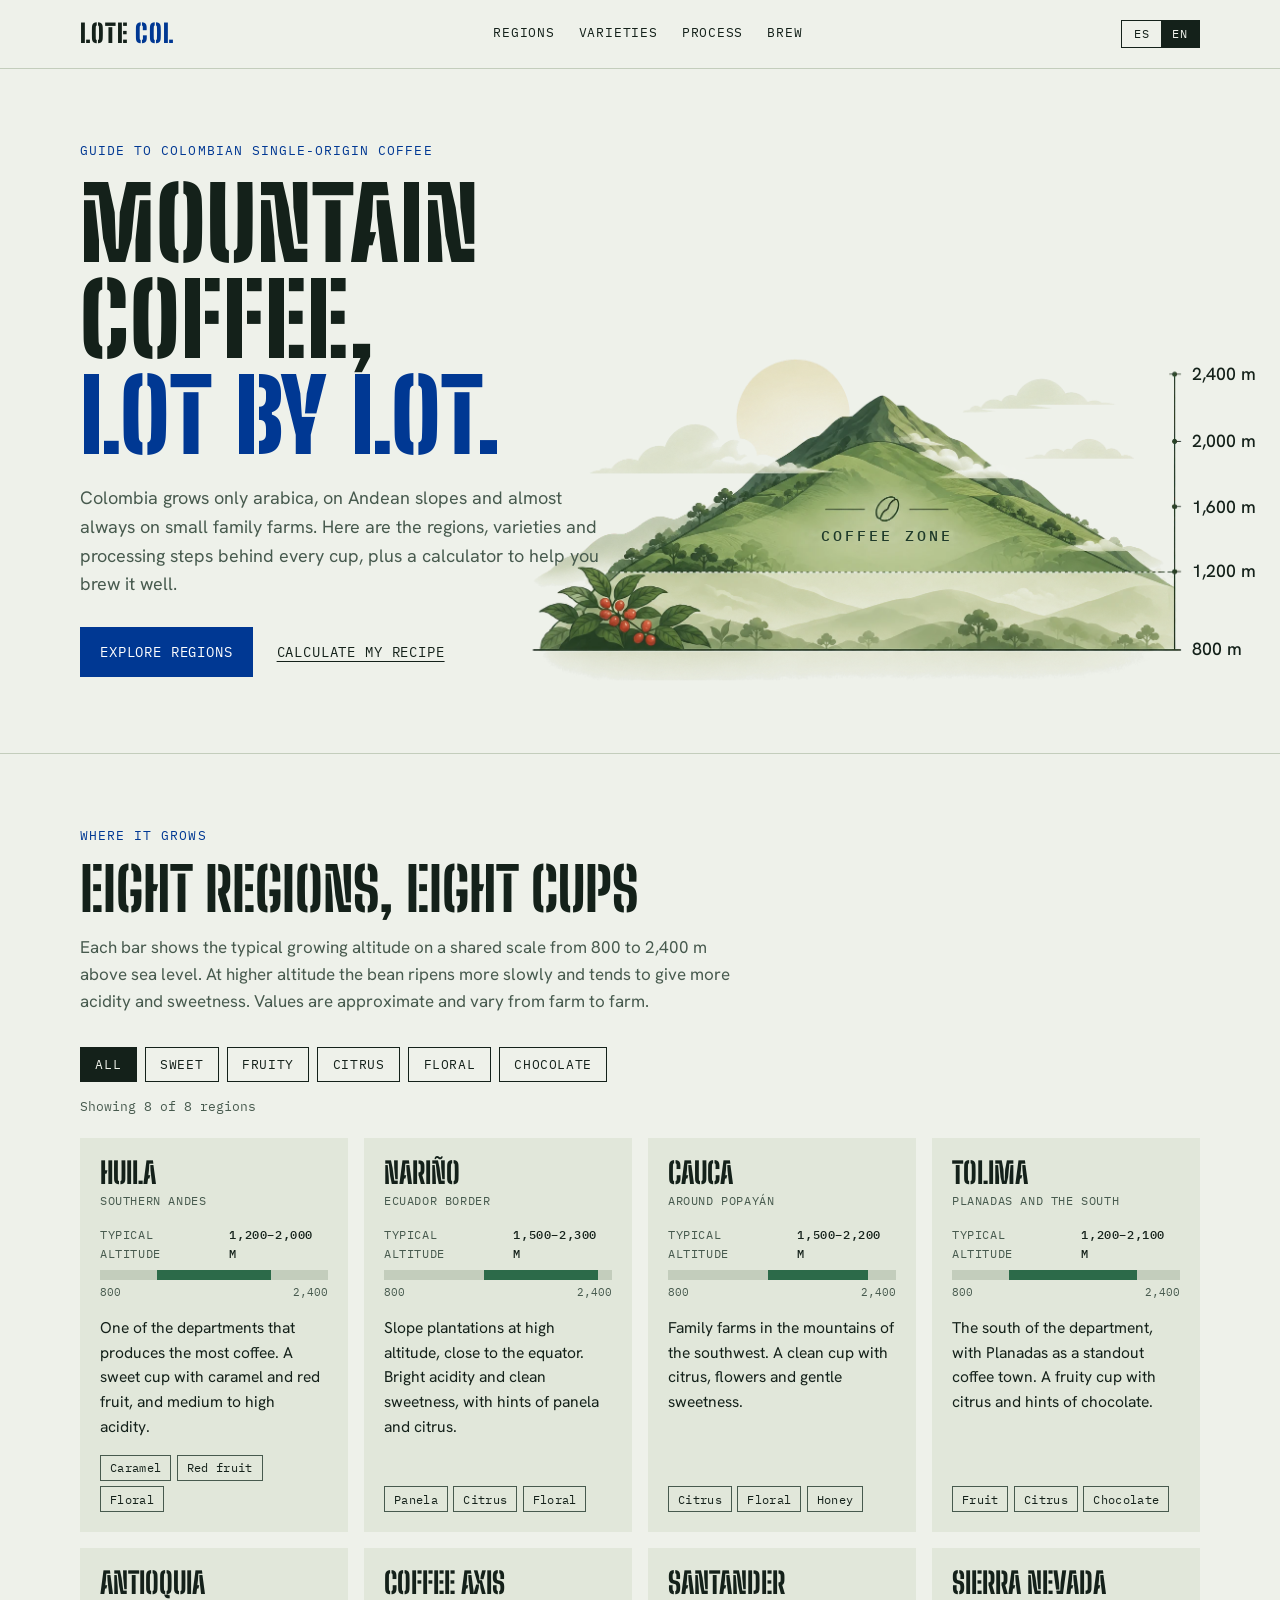
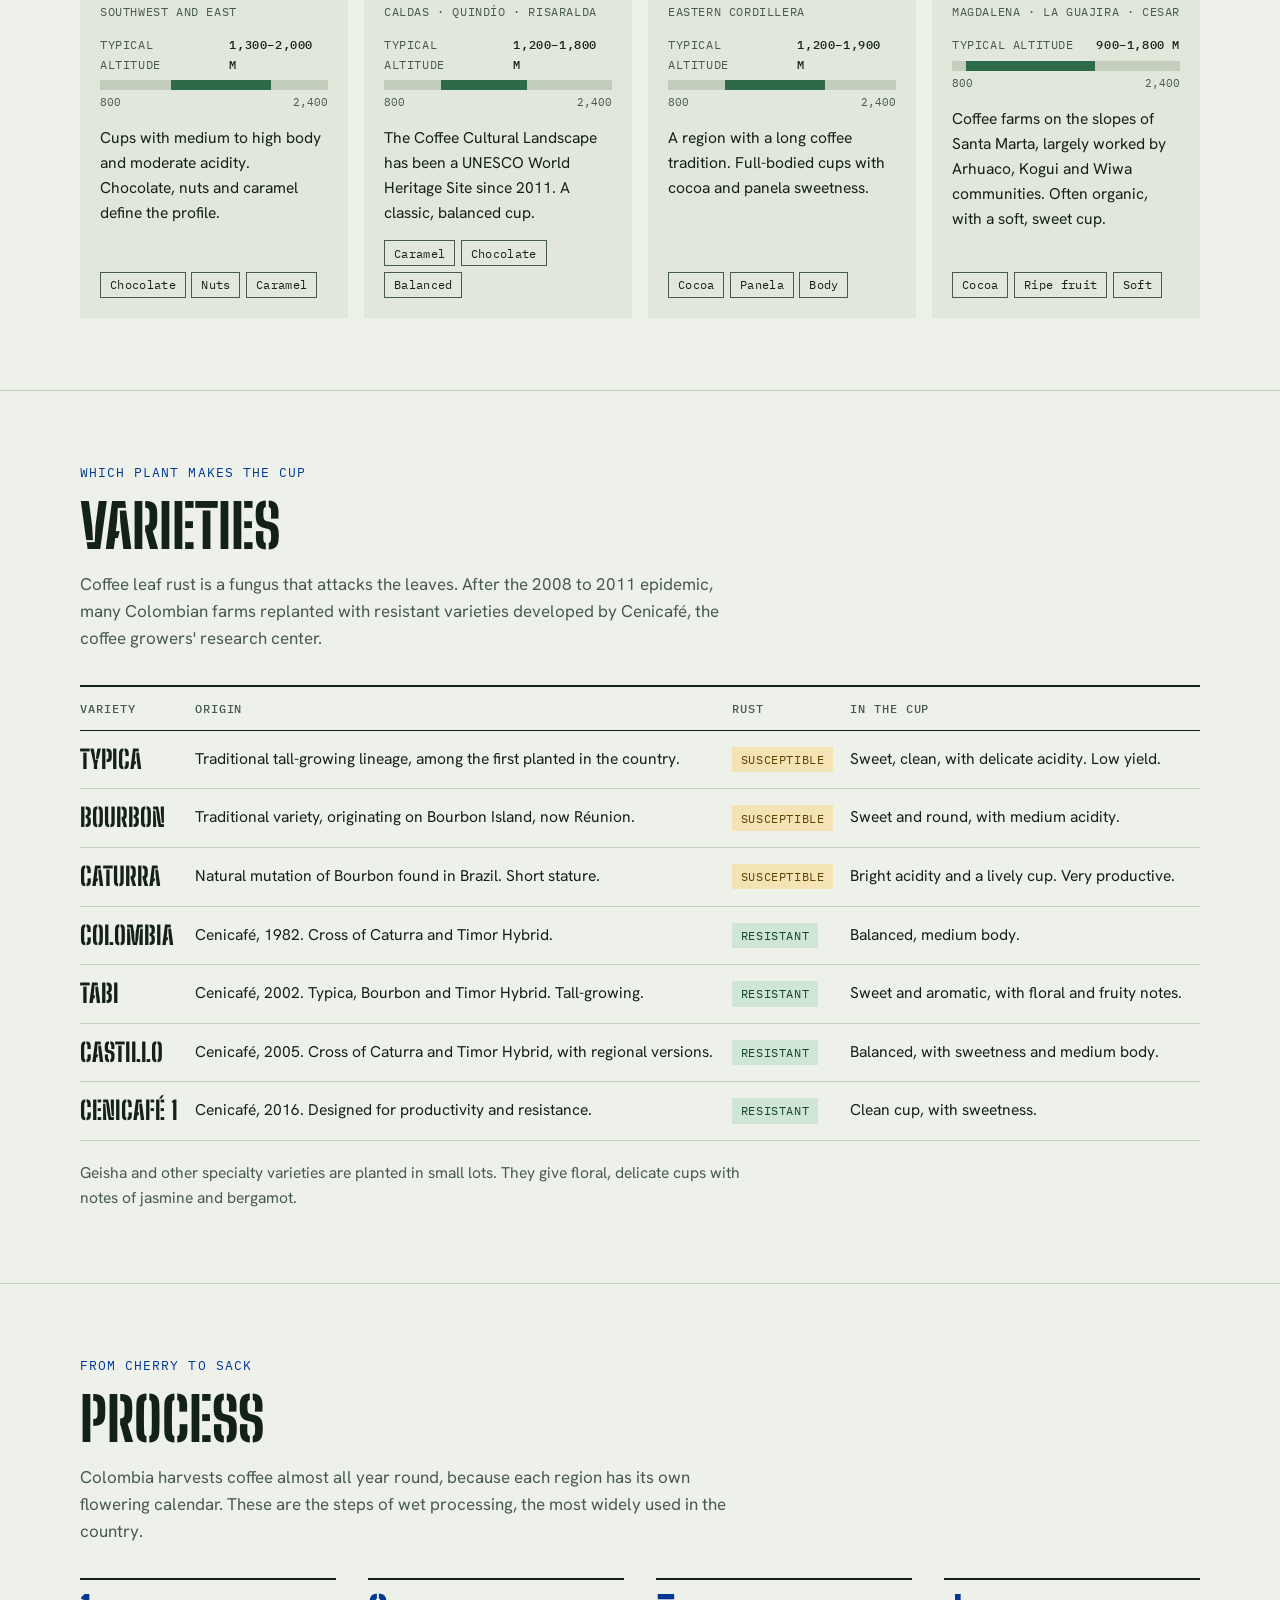
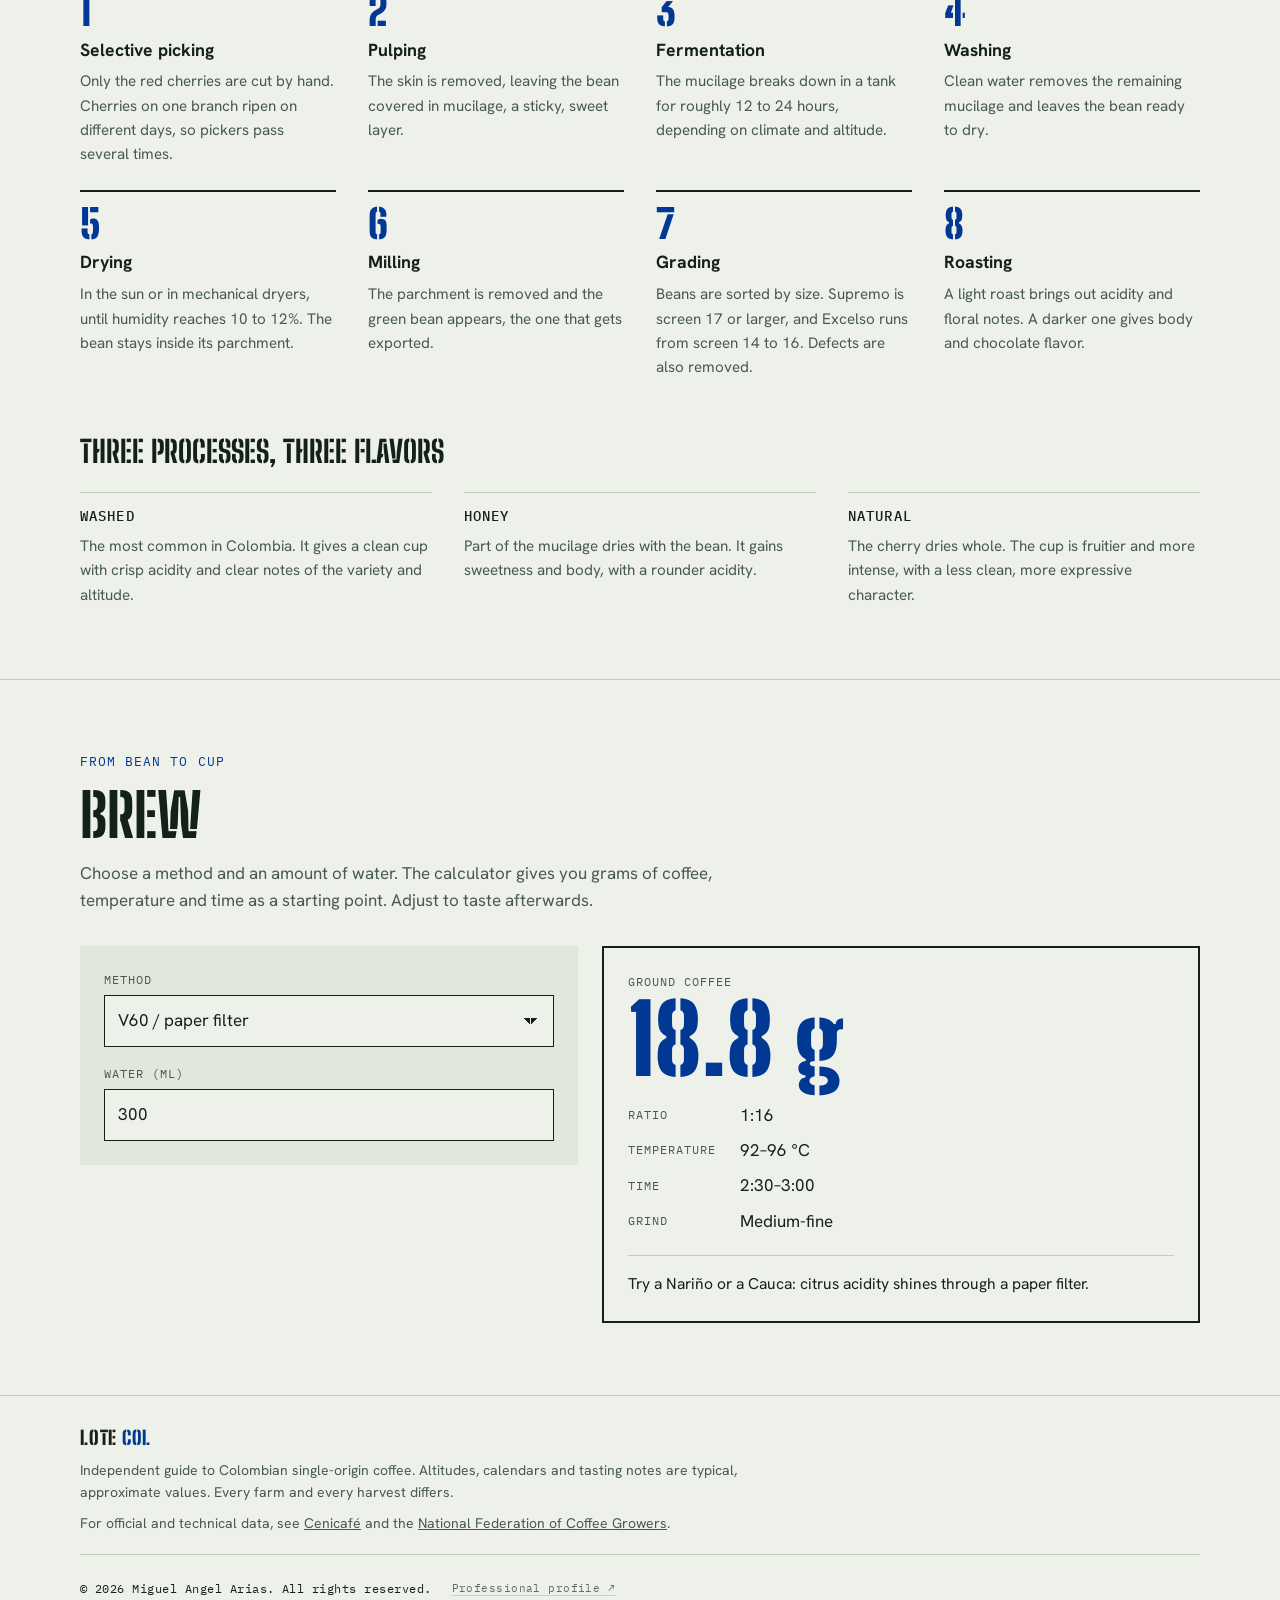
==== commit 0dae819d: "Add files via upload" ====
--- a/index.html
+++ b/index.html
@@ -32,7 +32,7 @@
 <body>
 <div class="top-bar">
   <div class="wrap top">
-    <a class="brand" href="#inicio">Lote <span>Col.</span></a>
+    <a class="brand" href="#inicio" aria-label="Lote Col">Lote <span>Col</span></a>
     <nav data-label-es="Secciones" data-label-en="Sections" aria-label="Secciones">
       <ul>
         <li><a href="#regiones"><span lang="es">Regiones</span><span lang="en">Regions</span></a></li>
@@ -68,7 +68,7 @@
       </div>
       <figure class="profile">
         <svg viewBox="0 0 1536 693" role="img" data-label-es="Montaña con la zona cafetera entre 1.200 y 2.300 metros de altura, con cafetos en primer plano" data-label-en="Mountain with the coffee zone between 1,200 and 2,300 meters above sea level, with coffee plants in the foreground" aria-label="Montaña con la zona cafetera entre 1.200 y 2.300 metros de altura, con cafetos en primer plano">
-      <image href="assets/montana.webp" x="0" y="0" width="1536" height="693"/>
+      <image href="montana.webp" x="0" y="0" width="1536" height="693"/>
       <g lang="es">
         <text x="1388" y="81" class="fig-label">2.400 m</text>
         <text x="1388" y="217" class="fig-label">2.000 m</text>
@@ -590,7 +590,7 @@
 
 <footer class="foot">
   <div class="wrap">
-    <a class="brand" href="#inicio">Lote <span>Col.</span></a>
+    <a class="brand" href="#inicio" aria-label="Lote Col">Lote <span>Col</span></a>
     <p>
       <span lang="es">Guía independiente sobre el café colombiano de origen. Las alturas, los calendarios y las notas de cata son valores típicos y aproximados. Cada finca y cada cosecha varían.</span>
       <span lang="en">Independent guide to Colombian single-origin coffee. Altitudes, calendars and tasting notes are typical, approximate values. Every farm and every harvest differs.</span>
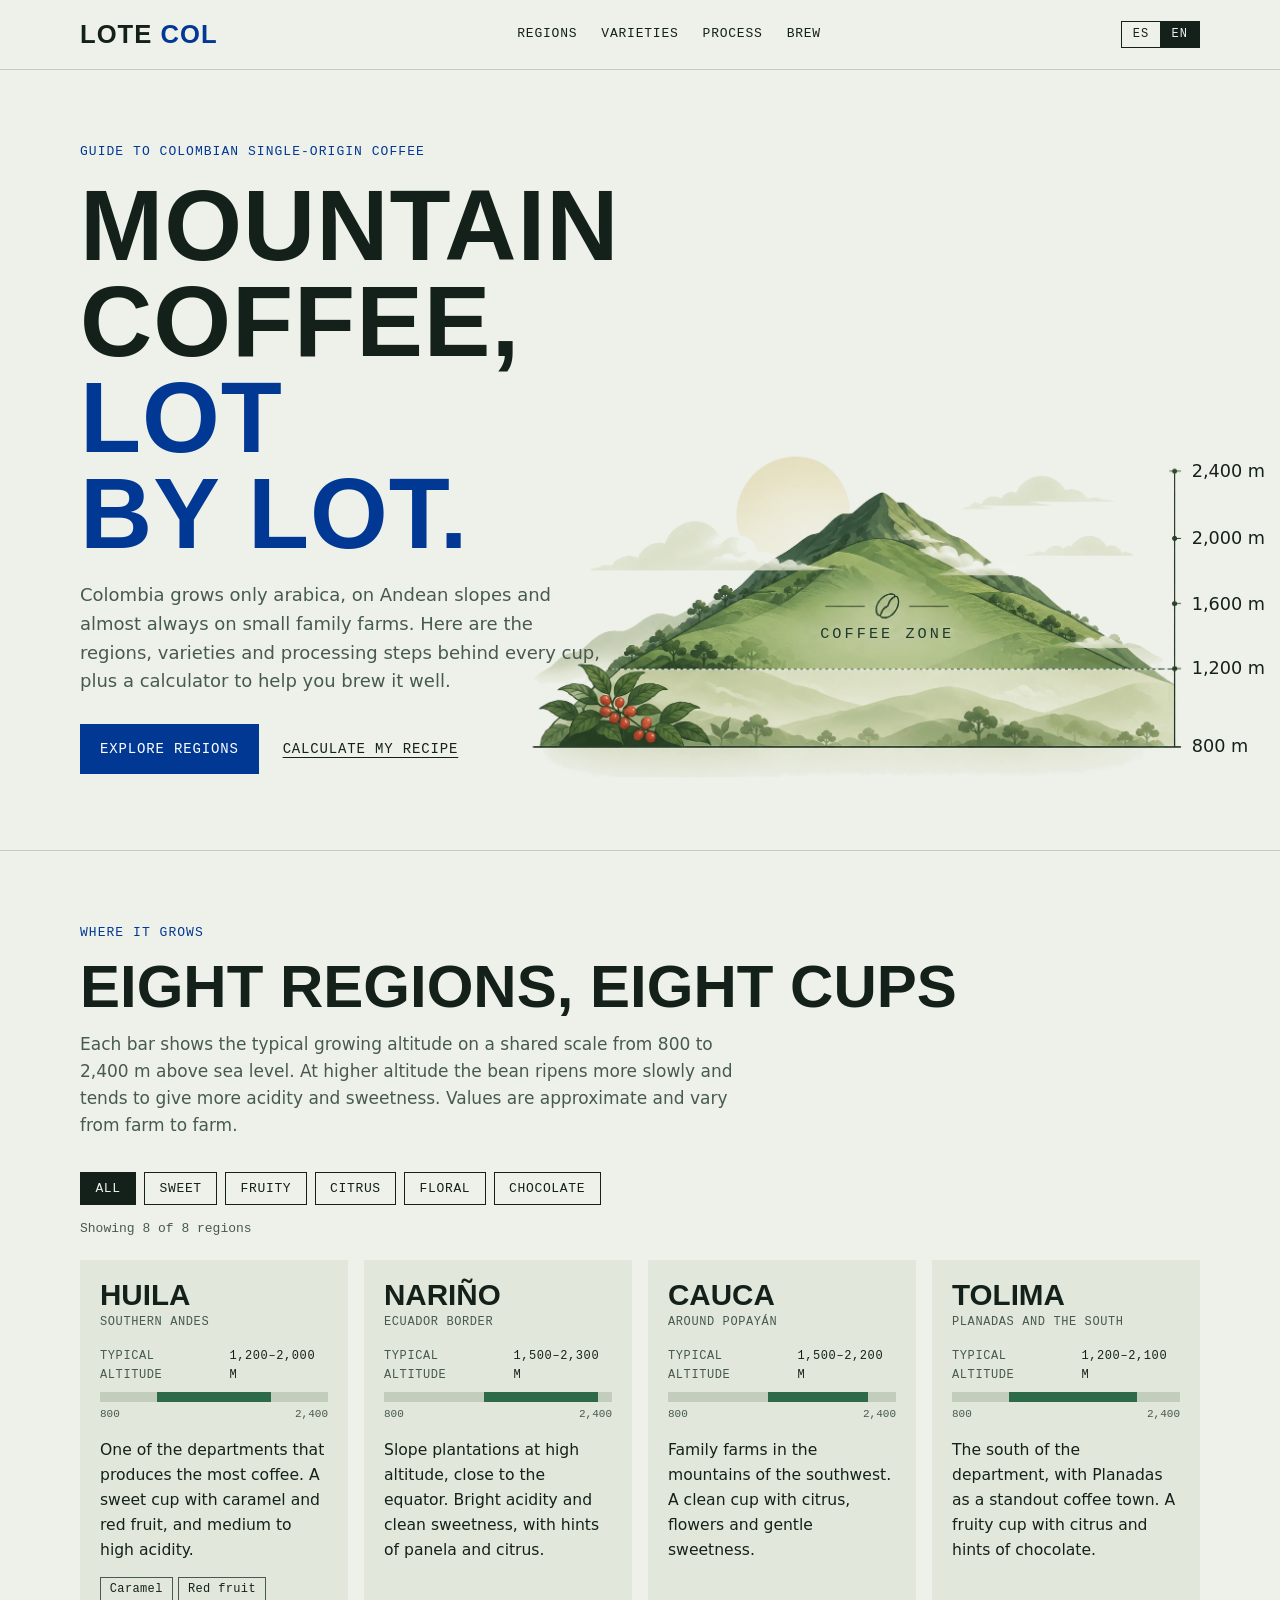
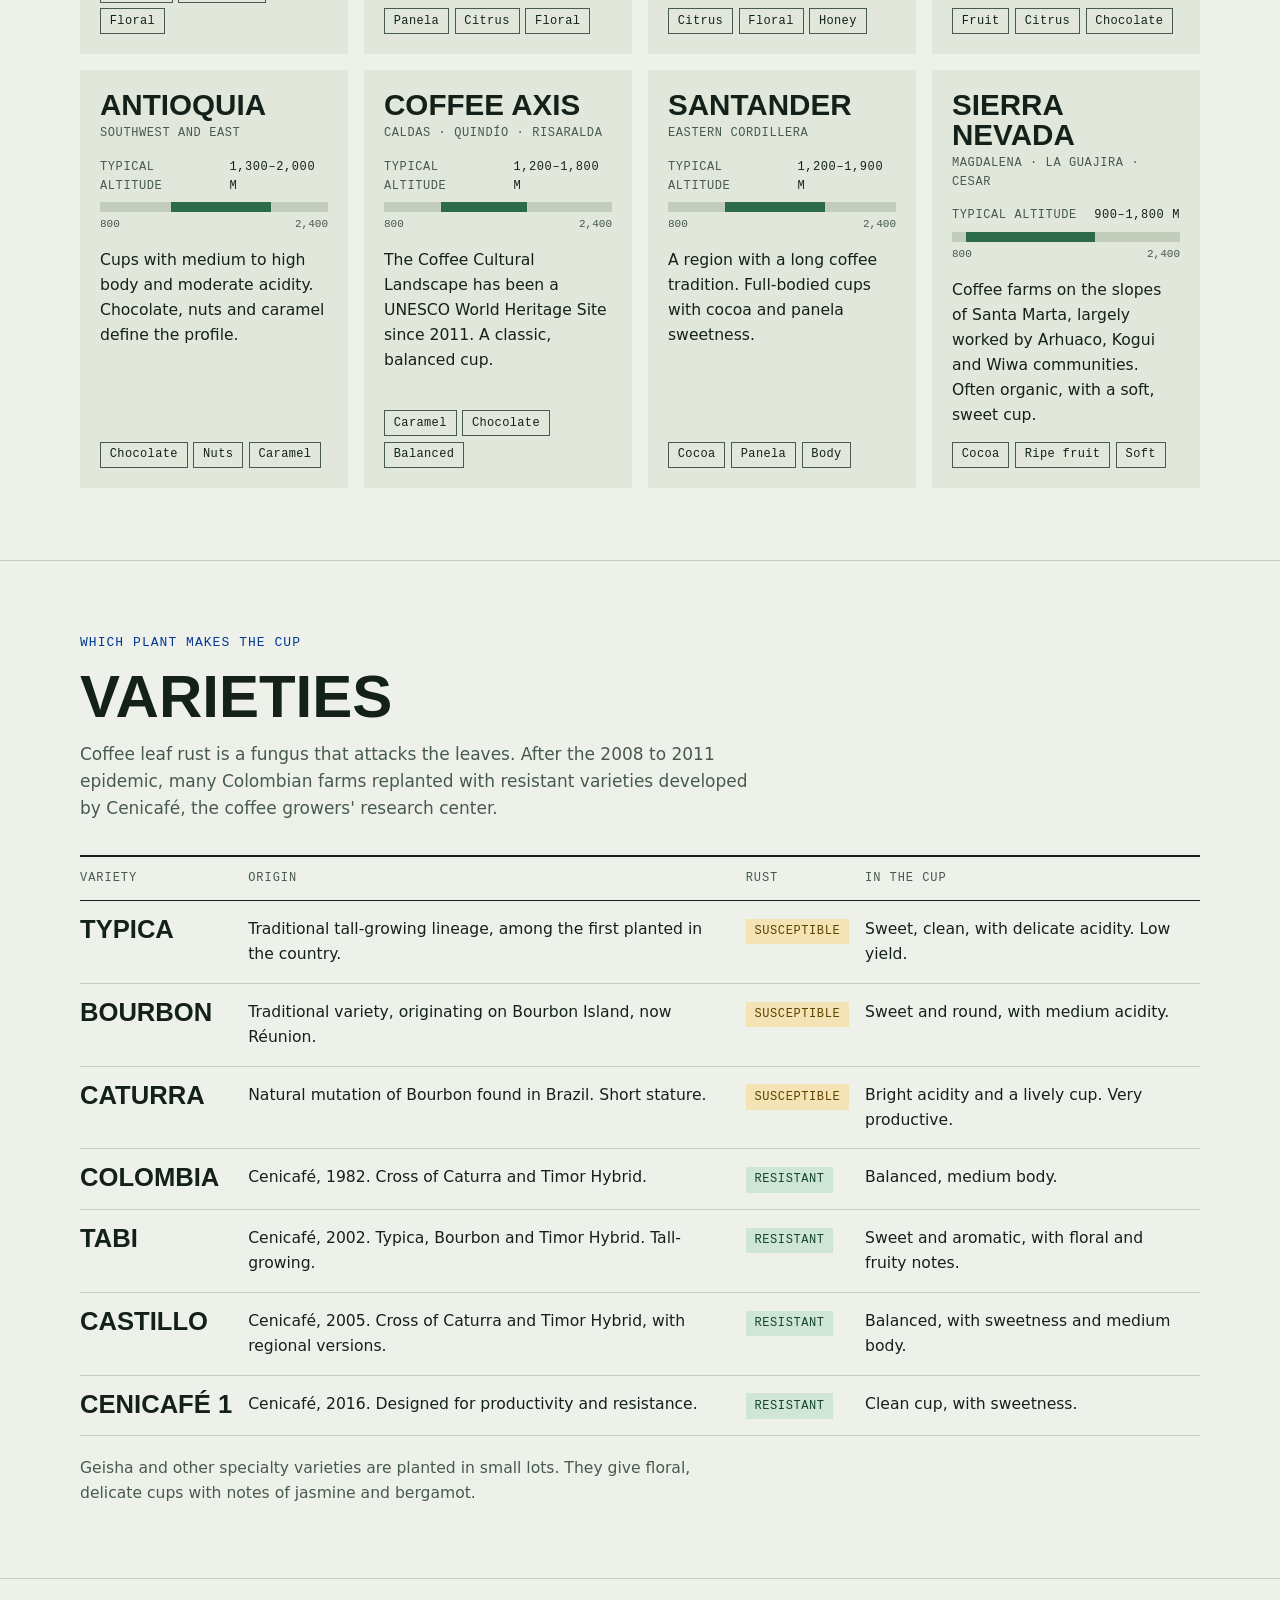
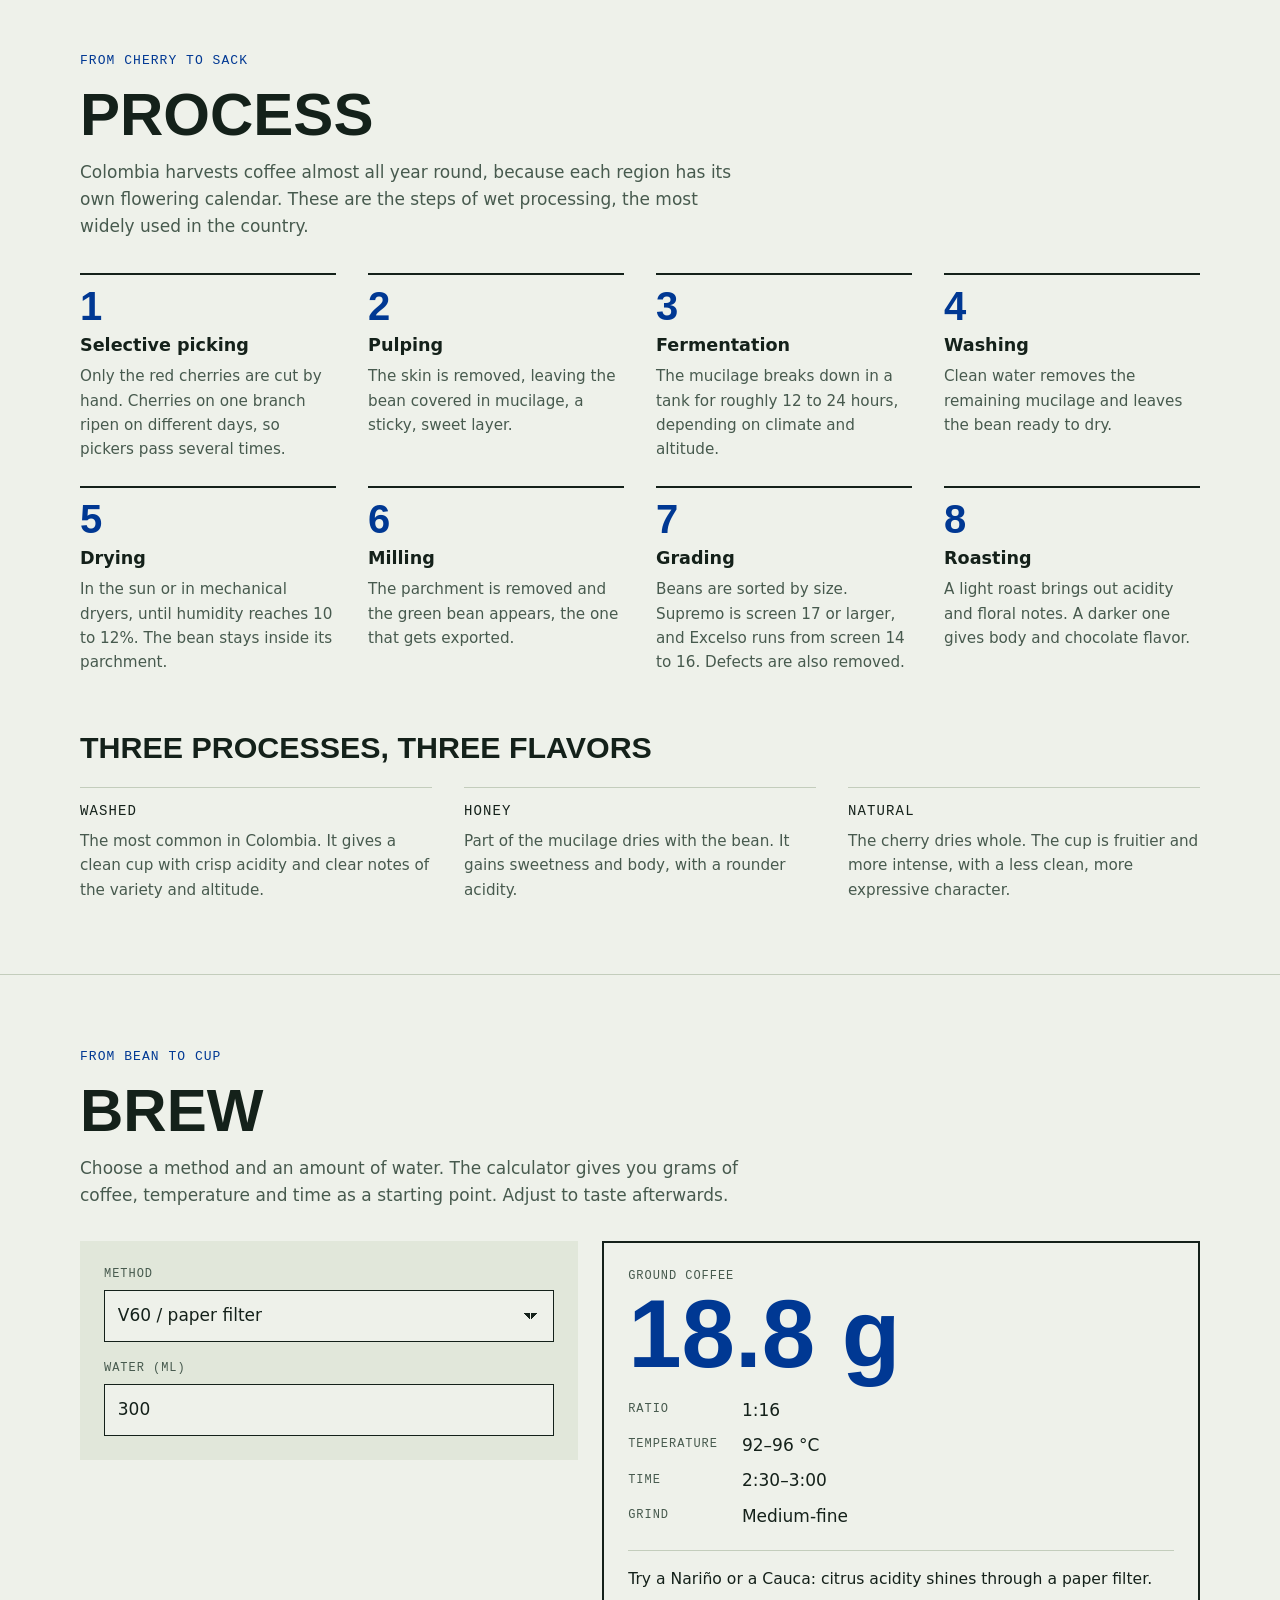
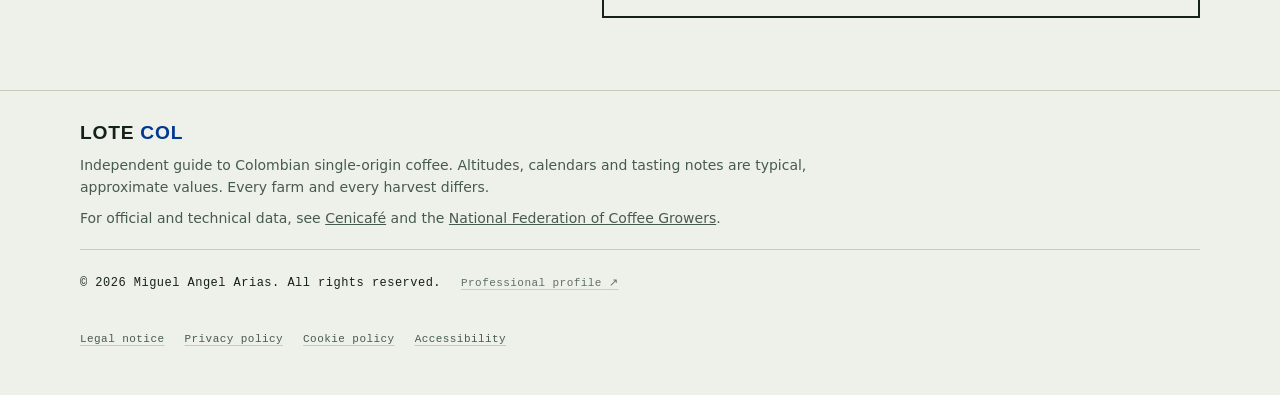
==== commit 38d67d3f: "Add files via upload" ====
--- a/index.html
+++ b/index.html
@@ -7,11 +7,6 @@
   <meta name="theme-color" content="#0E1712" media="(prefers-color-scheme: dark)">
   <title>Lote Col</title>
   <meta name="description" content="Guía del café colombiano de origen: regiones, variedades, proceso y calculadora de preparación. Guide to Colombian single-origin coffee.">
-  <link rel="preconnect" href="https://fonts.googleapis.com">
-  <link rel="preconnect" href="https://fonts.gstatic.com" crossorigin>
-  <link rel="stylesheet" href="https://fonts.googleapis.com/css2?family=Big+Shoulders+Stencil+Display:wght@800;900&display=swap">
-  <link rel="stylesheet" href="https://fonts.googleapis.com/css2?family=Hanken+Grotesk:wght@400;500;700&display=swap">
-  <link rel="stylesheet" href="https://fonts.googleapis.com/css2?family=IBM+Plex+Mono:wght@400;500&display=swap">
   <link rel="stylesheet" href="styles.css">
   <script>
 /* Se ejecuta antes de pintar el contenido para evitar un parpadeo de idioma */
@@ -30,6 +25,7 @@
   </script>
 </head>
 <body>
+<a class="skip" href="#inicio"><span lang="es">Saltar al contenido</span><span lang="en">Skip to content</span></a>
 <div class="top-bar">
   <div class="wrap top">
     <a class="brand" href="#inicio" aria-label="Lote Col">Lote <span>Col</span></a>
@@ -606,6 +602,12 @@
       </p>
       <a class="btn-outline" href="https://www.linkedin.com/in/miguel-angel-bermudez-internationaltrade/" target="_blank" rel="noopener noreferrer"><span lang="es">Perfil profesional</span><span lang="en">Professional profile</span> &nbsp;&#8599;</a>
     </div>
+    <ul class="legal-links" data-label-es="Información legal" data-label-en="Legal information" aria-label="Información legal">
+      <li><a href="aviso-legal.html"><span lang="es">Aviso legal</span><span lang="en">Legal notice</span></a></li>
+      <li><a href="privacidad.html"><span lang="es">Política de privacidad</span><span lang="en">Privacy policy</span></a></li>
+      <li><a href="cookies.html"><span lang="es">Política de cookies</span><span lang="en">Cookie policy</span></a></li>
+      <li><a href="accesibilidad.html"><span lang="es">Accesibilidad</span><span lang="en">Accessibility</span></a></li>
+    </ul>
   </div>
 </footer>
 <script src="main.js"></script>
--- a/styles.css
+++ b/styles.css
@@ -4,6 +4,11 @@
 img { max-width: 100%; }
 [hidden] { display: none !important; }
 
+/* Tipografías alojadas en el propio sitio (licencia SIL OFL 1.1): no se hace ninguna petición a Google */
+@font-face { font-family: 'Big Shoulders Stencil Display'; src: url('fonts/big-shoulders-stencil.woff') format('woff'); font-weight: 100 900; font-style: normal; font-display: swap; }
+@font-face { font-family: 'Hanken Grotesk'; src: url('fonts/hanken-grotesk.woff') format('woff'); font-weight: 100 900; font-style: normal; font-display: swap; }
+@font-face { font-family: 'IBM Plex Mono'; src: url('fonts/plex-mono-400.woff') format('woff'); font-weight: 400; font-style: normal; font-display: swap; }
+@font-face { font-family: 'IBM Plex Mono'; src: url('fonts/plex-mono-500.woff') format('woff'); font-weight: 500; font-style: normal; font-display: swap; }
 /* Layout: guía editorial en una columna ancha, con la altitud de cultivo como imagen central. Estética de marca de saco de exportación (plantilla estarcida). Dos idiomas (ES/EN) en el mismo documento. */
 :root {
   --bg: #EEF1EA;
@@ -476,12 +481,12 @@
 
   /* Tabla de variedades: una tarjeta por variedad */
   .table-wrap { overflow: visible; border-top: 0; }
-  table, tbody { display: block; min-width: 0; }
-  thead { position: absolute; width: 1px; height: 1px; overflow: hidden; clip: rect(0 0 0 0); white-space: nowrap; }
-  tbody { display: grid; gap: 1rem; }
-  tbody tr { display: grid; gap: 0.6rem; background: var(--surface); padding: 1rem 1.1rem; }
-  tbody th { display: block; padding: 0; border: 0; white-space: normal; font-size: 1.75rem; }
-  td { display: grid; grid-template-columns: 5.25rem minmax(0, 1fr); gap: 0.75rem; align-items: start; padding: 0; border: 0; }
+  .table-wrap table, .table-wrap tbody { display: block; min-width: 0; }
+  .table-wrap thead { position: absolute; width: 1px; height: 1px; overflow: hidden; clip: rect(0 0 0 0); white-space: nowrap; }
+  .table-wrap tbody { display: grid; gap: 1rem; }
+  .table-wrap tbody tr { display: grid; gap: 0.6rem; background: var(--surface); padding: 1rem 1.1rem; }
+  .table-wrap tbody th { display: block; padding: 0; border: 0; white-space: normal; font-size: 1.75rem; }
+  .table-wrap td { display: grid; grid-template-columns: 5.25rem minmax(0, 1fr); gap: 0.75rem; align-items: start; padding: 0; border: 0; }
   .cell-label {
     display: block;
     font-family: var(--font-mono);
@@ -497,3 +502,35 @@
   html { scroll-behavior: auto; }
   * { transition: none !important; }
 }
+
+/* Enlace de salto y páginas legales */
+.skip { position: absolute; left: 0; top: 0; transform: translateY(-120%); z-index: 50; background: var(--fg); color: var(--bg); padding: 0.75rem 1rem; font-family: var(--font-mono); font-size: 0.8125rem; text-decoration: none; }
+.skip:focus { transform: none; }
+.legal { padding-block: clamp(2rem, 5vw, 3.5rem) 3.5rem; }
+.legal .back { display: inline-flex; align-items: center; min-height: 2.75rem; font-family: var(--font-mono); font-size: 0.8125rem; letter-spacing: 0.06em; text-transform: uppercase; color: var(--muted); text-decoration-color: var(--line); text-underline-offset: 0.3em; }
+.legal .back:hover { color: var(--fg); }
+.legal h1 { font-family: var(--font-display); font-weight: 900; text-transform: uppercase; font-size: clamp(2.25rem, 6vw, 3.75rem); line-height: 0.95; margin: 0.5rem 0 0.75rem; }
+.legal h2 { font-family: var(--font-display); font-weight: 800; text-transform: uppercase; font-size: 1.6rem; line-height: 1; margin: 2.25rem 0 0.6rem; padding-top: 1.1rem; border-top: 1px solid var(--line); }
+.legal h3 { font-family: var(--font-mono); font-weight: 500; font-size: 0.875rem; letter-spacing: 0.06em; text-transform: uppercase; margin: 1.5rem 0 0.4rem; }
+.legal p, .legal ul, .legal ol, .legal dl { max-width: 46rem; margin: 0 0 0.9rem; }
+.legal ul, .legal ol { padding-left: 1.25rem; }
+.legal li { margin-bottom: 0.35rem; }
+.legal .meta { font-family: var(--font-mono); font-size: 0.75rem; letter-spacing: 0.04em; color: var(--muted); margin: 0 0 1.5rem; }
+.legal .note { max-width: 46rem; border-left: 3px solid var(--accent); background: var(--surface); padding: 0.9rem 1.1rem; margin: 0 0 1.25rem; }
+.legal .note p { margin: 0; }
+.legal dl.id { display: grid; grid-template-columns: max-content 1fr; gap: 0.35rem 1.25rem; background: var(--surface); padding: 1.1rem 1.25rem; border: 1.5px solid var(--fg); }
+.legal dl.id dt { font-family: var(--font-mono); font-size: 0.75rem; letter-spacing: 0.06em; text-transform: uppercase; color: var(--muted); padding-top: 0.2rem; }
+.legal dl.id dd { margin: 0; }
+.legal .t-wrap { max-width: 46rem; overflow-x: auto; margin: 0 0 1rem; }
+.legal table { width: 100%; min-width: 34rem; border-collapse: collapse; font-size: 0.9375rem; }
+.legal th, .legal td { text-align: left; vertical-align: top; padding: 0.6rem 0.75rem; border: 1px solid var(--line); }
+.legal th { font-family: var(--font-mono); font-size: 0.75rem; letter-spacing: 0.06em; text-transform: uppercase; background: var(--surface); }
+.legal a { text-underline-offset: 0.2em; }
+.foot .legal-links { display: flex; flex-wrap: wrap; gap: 0 1.25rem; list-style: none; margin: 1.25rem 0 0; padding: 0; }
+.foot .legal-links a { display: inline-flex; align-items: center; min-height: 2.25rem; font-family: var(--font-mono); font-size: 0.6875rem; letter-spacing: 0.04em; color: var(--muted); text-decoration: underline; text-decoration-color: var(--line); text-underline-offset: 0.3em; }
+.foot .legal-links a:hover { color: var(--fg); text-decoration-color: currentColor; }
+@media (max-width: 40rem) {
+  .legal dl.id { grid-template-columns: 1fr; }
+  .legal dl.id dt { padding-top: 0.5rem; }
+  .foot .legal-links a { min-height: 2.75rem; }
+}
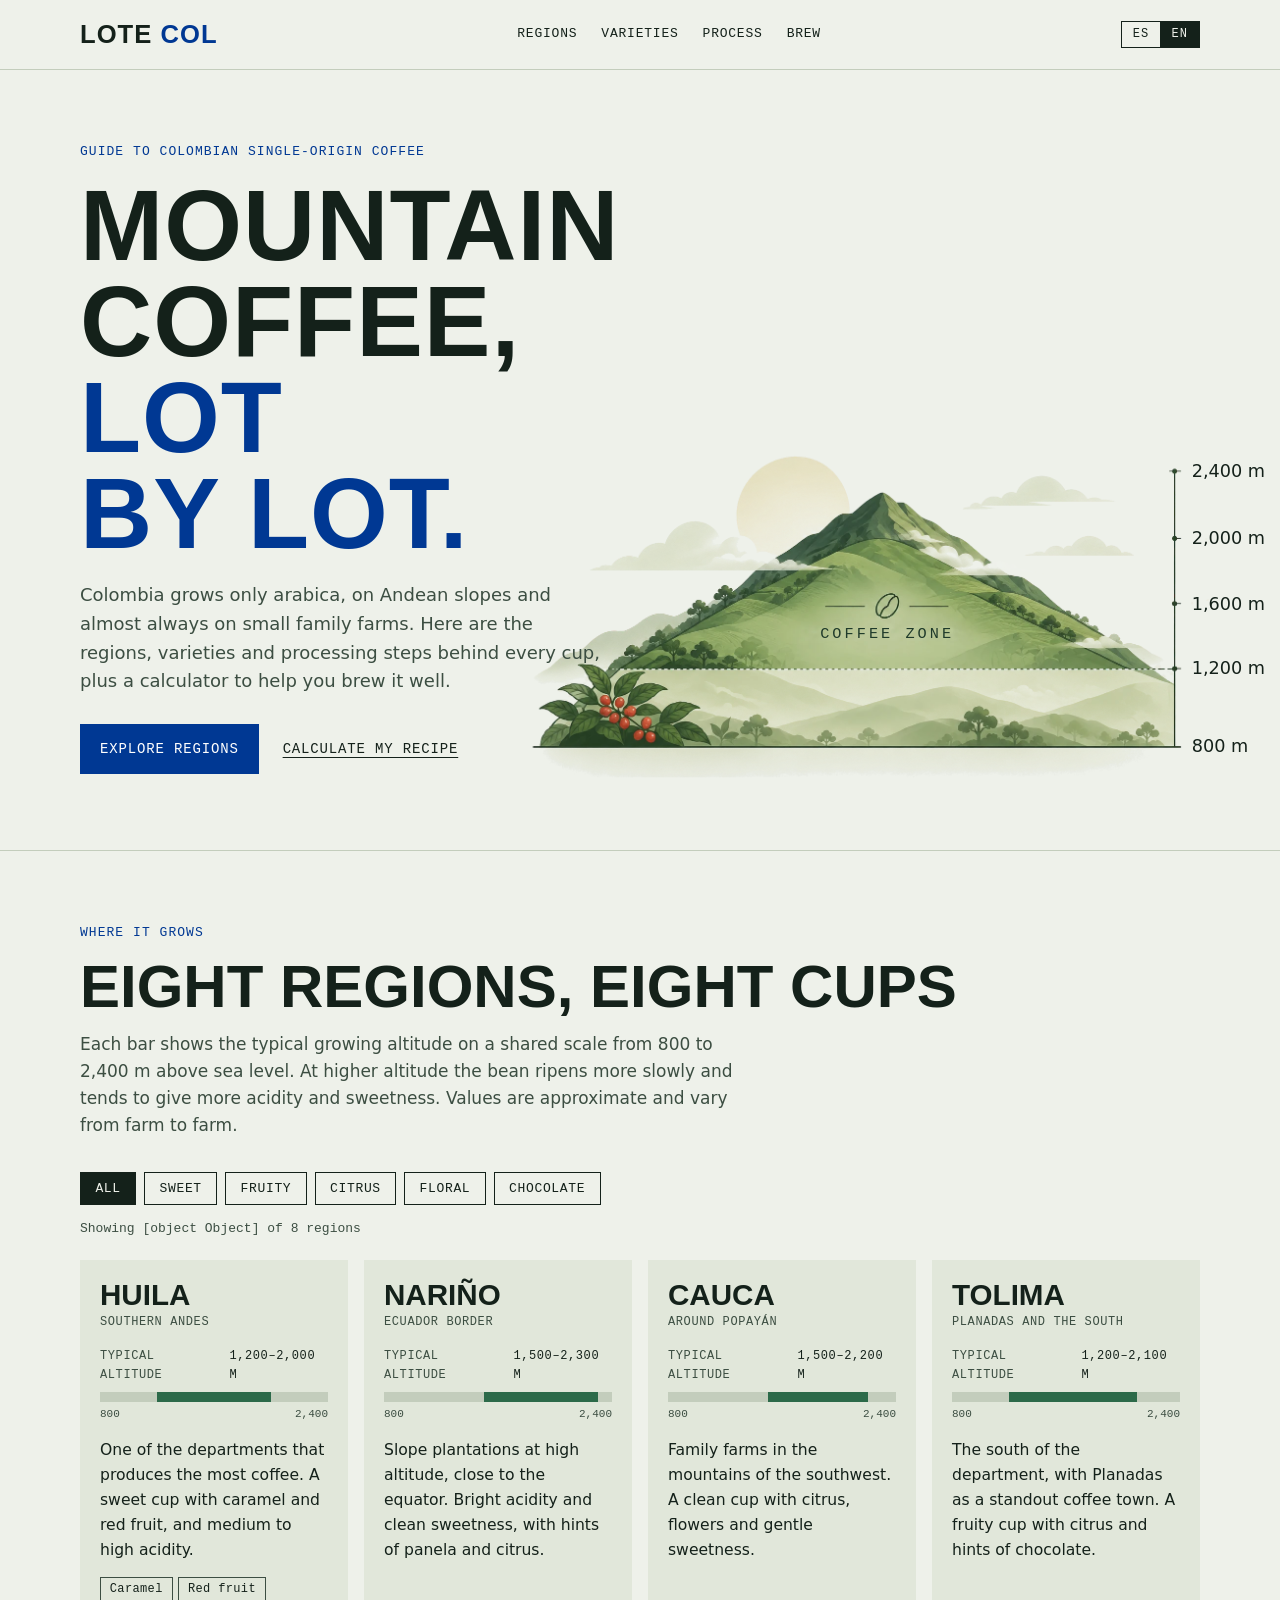
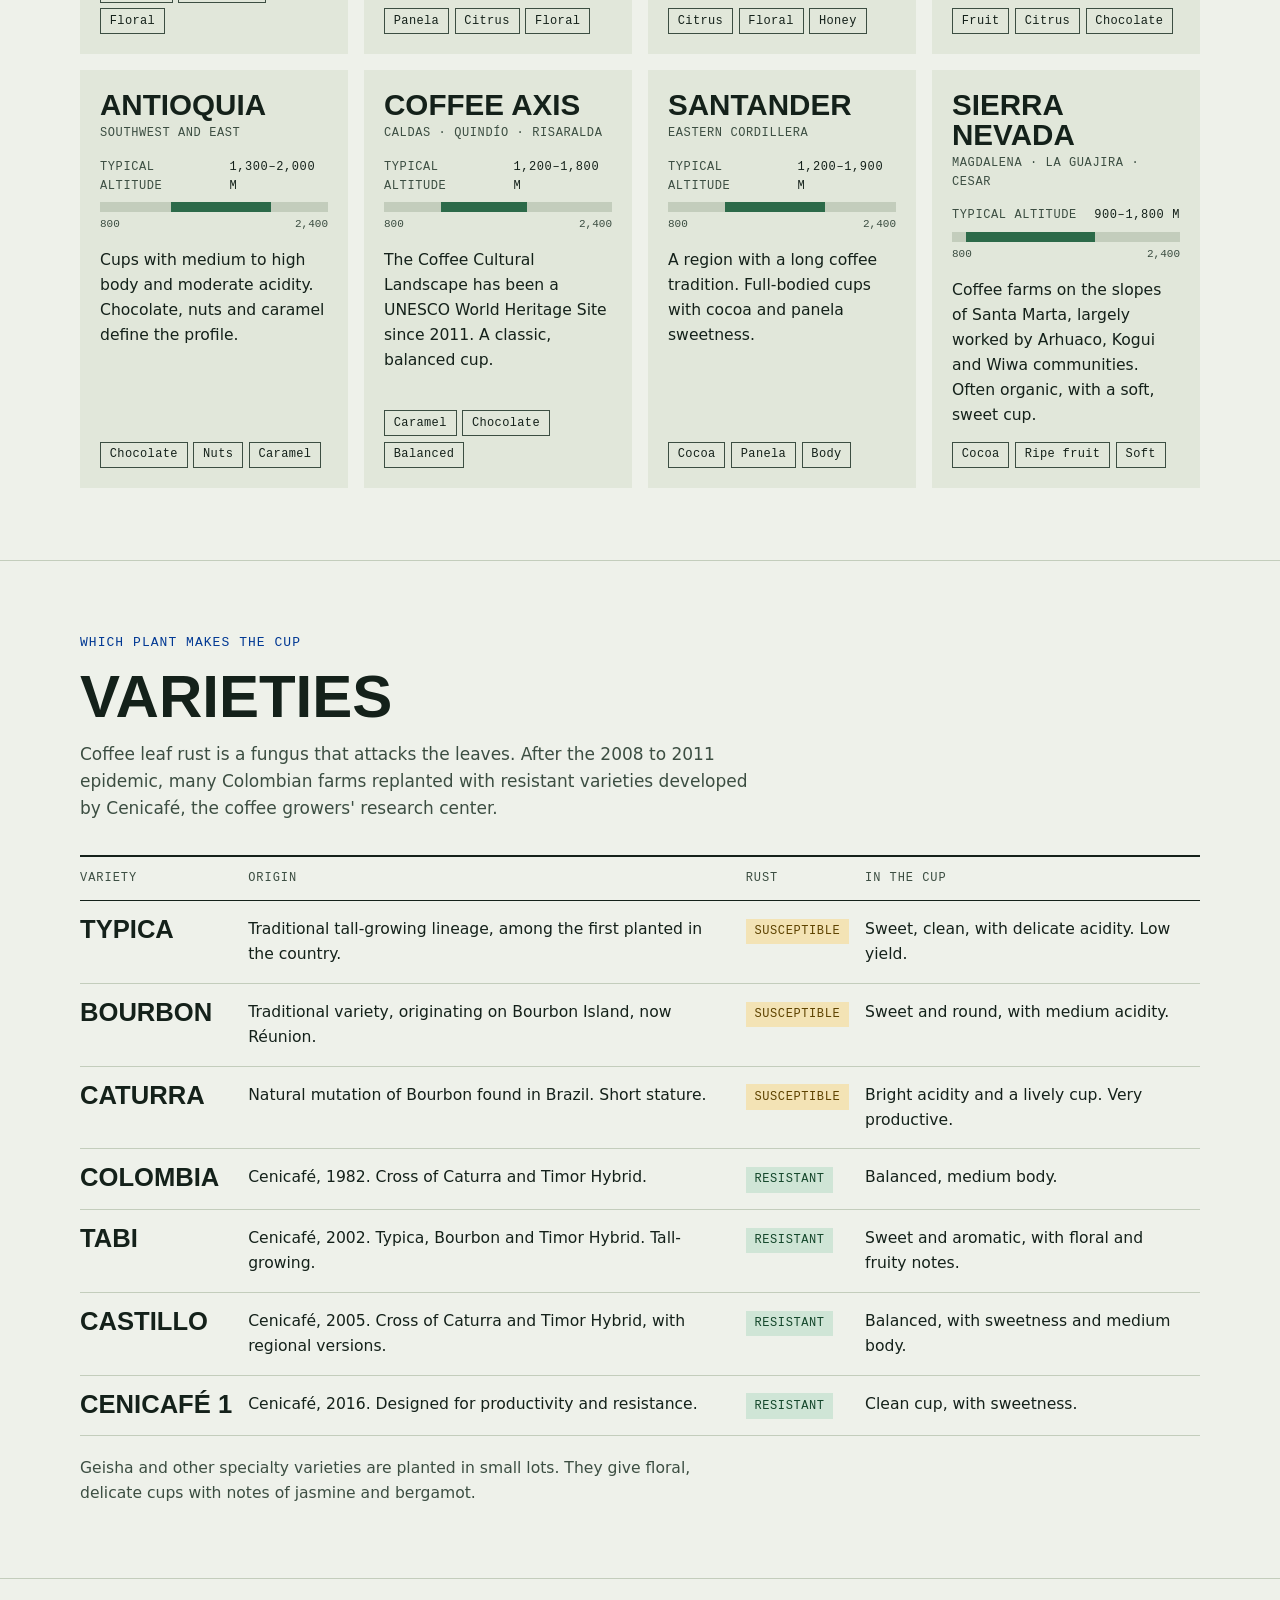
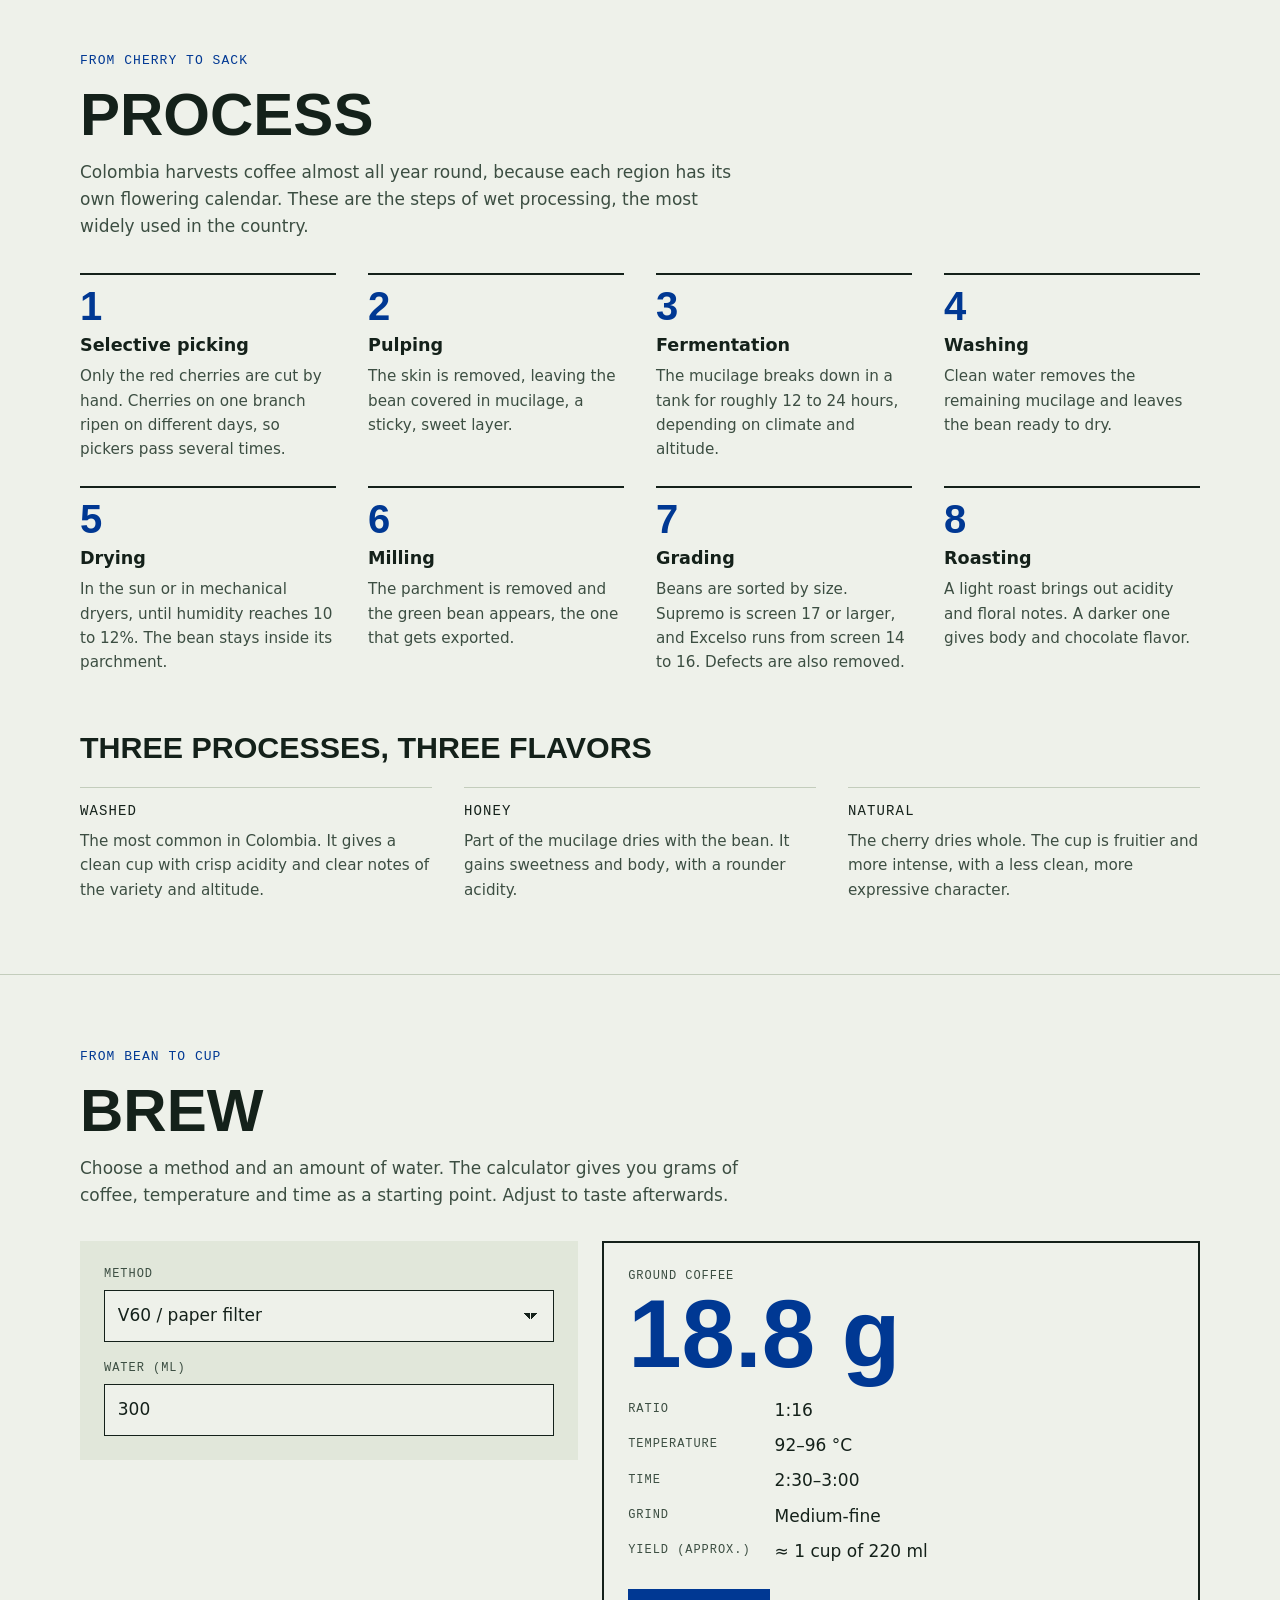
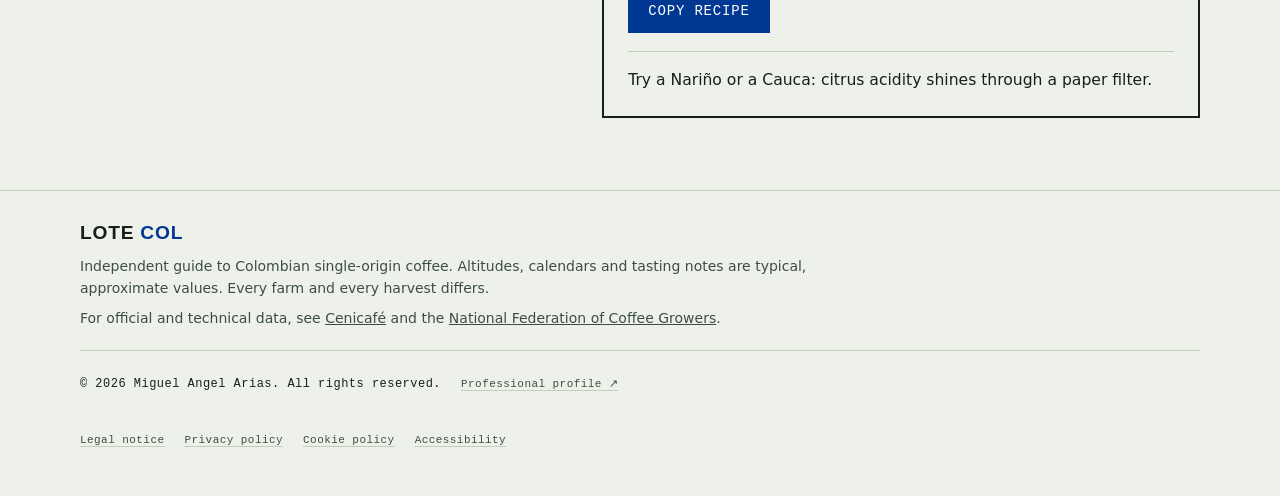
==== commit c3b1f6b7: "Add files via upload" ====
--- a/index.html
+++ b/index.html
@@ -5,8 +5,30 @@
   <meta name="viewport" content="width=device-width, initial-scale=1, viewport-fit=cover">
   <meta name="theme-color" content="#EEF1EA" media="(prefers-color-scheme: light)">
   <meta name="theme-color" content="#0E1712" media="(prefers-color-scheme: dark)">
-  <title>Lote Col</title>
+  <title>Lote Col | Café colombiano de origen</title>
   <meta name="description" content="Guía del café colombiano de origen: regiones, variedades, proceso y calculadora de preparación. Guide to Colombian single-origin coffee.">
+  <link rel="canonical" href="https://lote-col.com/">
+  <link rel="icon" type="image/png" sizes="32x32" href="favicon-32.png">
+  <link rel="apple-touch-icon" href="apple-touch-icon.png">
+  <meta property="og:type" content="website">
+  <meta property="og:site_name" content="Lote Col">
+  <meta property="og:url" content="https://lote-col.com/">
+  <meta property="og:title" content="Lote Col | Café colombiano de origen">
+  <meta property="og:description" content="Regiones, variedades, proceso y calculadora de preparación (V60, Chemex, moka, espresso…). Guide to Colombian single-origin coffee.">
+  <meta property="og:image" content="https://lote-col.com/og-image.jpg">
+  <meta property="og:image:type" content="image/jpeg">
+  <meta property="og:image:width" content="1200">
+  <meta property="og:image:height" content="630">
+  <meta property="og:image:alt" content="Lote Col: guía del café colombiano de origen, con iconos de seis métodos de preparación">
+  <meta property="og:locale" content="es_ES">
+  <meta property="og:locale:alternate" content="en_US">
+  <meta name="twitter:card" content="summary_large_image">
+  <meta name="twitter:title" content="Lote Col | Café colombiano de origen">
+  <meta name="twitter:description" content="Regiones, variedades, proceso y calculadora de preparación. Guide to Colombian single-origin coffee.">
+  <meta name="twitter:image" content="https://lote-col.com/og-image.jpg">
+  <link rel="preload" href="fonts/big-shoulders-stencil.woff" as="font" type="font/woff" crossorigin>
+  <link rel="preload" href="fonts/hanken-grotesk.woff" as="font" type="font/woff" crossorigin>
+  <link rel="preload" href="montana.webp" as="image" type="image/webp" fetchpriority="high">
   <link rel="stylesheet" href="styles.css">
   <script>
 /* Se ejecuta antes de pintar el contenido para evitar un parpadeo de idioma */
@@ -44,6 +66,8 @@
   </div>
 </div>
 
+<p class="sr-only" id="srStatus" role="status" aria-live="polite"></p>
+<div class="toast" id="toast" role="status" aria-live="polite"></div>
 <main id="inicio">
   <div class="hero">
     <div class="wrap hero-grid">
@@ -559,7 +583,7 @@
           </div>
         </div>
 
-        <div class="panel out" aria-live="polite">
+        <div class="panel out">
           <p class="out-label"><span lang="es">Café molido</span><span lang="en">Ground coffee</span></p>
           <p class="out-big" id="outCoffee">18,8 g</p>
           <dl>
@@ -567,11 +591,13 @@
             <dt><span lang="es">Temperatura</span><span lang="en">Temperature</span></dt><dd id="outTemp">92–96 °C</dd>
             <dt><span lang="es">Tiempo</span><span lang="en">Time</span></dt><dd id="outTime">2:30–3:00</dd>
             <dt><span lang="es">Molienda</span><span lang="en">Grind</span></dt><dd id="outGrind">Media-fina</dd>
+            <dt><span lang="es">Rinde (aprox.)</span><span lang="en">Yield (approx.)</span></dt><dd id="outCups">—</dd>
             <dt class="extra" hidden><span lang="es">Presión</span><span lang="en">Pressure</span></dt><dd class="extra" id="outPressure" hidden></dd>
             <dt class="extra" hidden><span lang="es">Calor</span><span lang="en">Heat</span></dt><dd class="extra" id="outHeat" hidden></dd>
             <dt class="extra" hidden><span lang="es">Tueste</span><span lang="en">Roast</span></dt><dd class="extra" id="outRoast" hidden></dd>
             <dt class="extra" hidden><span lang="es">Agua inicial</span><span lang="en">Starting water</span></dt><dd class="extra" id="outStart" hidden></dd>
           </dl>
+          <button type="button" class="btn copy" id="copyBtn"><span lang="es">Copiar receta</span><span lang="en">Copy recipe</span></button>
           <p class="tip" id="outTip">Prueba un Nariño o un Cauca: la acidez cítrica se luce con el filtro de papel.</p>
           <div class="howto" id="howto" hidden>
             <p class="out-label"><span lang="es">Paso a paso</span><span lang="en">Step by step</span></p>
--- a/styles.css
+++ b/styles.css
@@ -14,7 +14,7 @@
   --bg: #EEF1EA;
   --surface: #E1E7DA;
   --fg: #14211A;
-  --muted: #475A4E;
+  --muted: #3C4E42;
   --line: #C3CDBC;
   --accent: #003893;
   --accent-ink: #FFFFFF;
@@ -425,8 +425,8 @@
 .foot .brand { font-size: 1.2rem; color: var(--fg); display: inline-block; margin-bottom: 0.75rem; }
 .foot .owner-row { display: flex; flex-wrap: wrap; align-items: center; gap: 0.75rem 1.25rem; margin-top: 1.25rem; padding-top: 1rem; border-top: 1px solid var(--line); }
 .foot .owner { margin: 0; color: var(--fg); font-family: var(--font-mono); font-size: 0.75rem; letter-spacing: 0.04em; }
-.btn-outline { display: inline-flex; align-items: center; min-height: 2.25rem; padding: 0; border: 0; color: var(--muted); font-family: var(--font-mono); font-size: 0.6875rem; letter-spacing: 0.04em; text-decoration: underline; text-decoration-color: var(--line); text-underline-offset: 0.3em; opacity: 0.85; }
-.btn-outline:hover { color: var(--fg); text-decoration-color: currentColor; opacity: 1; }
+.btn-outline { display: inline-flex; align-items: center; min-height: 2.25rem; padding: 0; border: 0; color: var(--muted); font-family: var(--font-mono); font-size: 0.6875rem; letter-spacing: 0.04em; text-decoration: underline; text-decoration-color: var(--line); text-underline-offset: 0.3em; }
+.btn-outline:hover { color: var(--fg); text-decoration-color: currentColor; }
 
 @media (max-width: 52rem) {
   .hero-grid, .calc { grid-template-columns: minmax(0, 1fr); }
@@ -501,6 +501,32 @@
 @media (prefers-reduced-motion: reduce) {
   html { scroll-behavior: auto; }
   * { transition: none !important; }
+}
+
+/* Calculadora: feedback al actualizar, botón de copiar y aviso */
+@keyframes upd { from { opacity: 0.35; transform: translateY(4px); } to { opacity: 1; transform: none; } }
+.upd { animation: upd 0.45s ease-out; }
+.out-big { transform-origin: left center; }
+.btn.copy { margin: 0.25rem 0 1.1rem; min-height: 2.75rem; cursor: pointer; border: 0; border-radius: 0; }
+.btn.copy:hover { filter: brightness(1.08); }
+.sr-only { position: absolute; width: 1px; height: 1px; margin: -1px; padding: 0; overflow: hidden; clip: rect(0 0 0 0); white-space: nowrap; border: 0; }
+.toast { position: fixed; left: 50%; bottom: max(1.25rem, env(safe-area-inset-bottom, 0px)); transform: translate(-50%, 1rem); z-index: 60; background: var(--fg); color: var(--bg); font-family: var(--font-mono); font-size: 0.875rem; letter-spacing: 0.04em; padding: 0.8rem 1.4rem; opacity: 0; pointer-events: none; transition: opacity 0.2s ease, transform 0.2s ease; }
+.toast.show { opacity: 1; transform: translate(-50%, 0); }
+@media (prefers-reduced-motion: reduce) { .upd { animation: none; } }
+
+/* Microinteracciones: elevación sutil de tarjetas (sombra dura, acorde con el estilo plano de la marca) */
+.region, .table-wrap tbody tr { transition: transform 0.18s ease, box-shadow 0.18s ease, background-color 0.18s ease; }
+@media (hover: hover) {
+  .region:hover { transform: translateY(-2px); box-shadow: 0 4px 0 var(--fg); }
+  .table-wrap tbody tr:hover { background: var(--surface); }
+}
+.region:active { transform: translateY(-2px); box-shadow: 0 4px 0 var(--fg); }
+.region:focus-within { box-shadow: 0 4px 0 var(--accent); }
+@media (max-width: 40rem) {
+  .table-wrap tbody tr:active { transform: translateY(-2px); box-shadow: 0 4px 0 var(--fg); }
+}
+@media (prefers-reduced-motion: reduce) {
+  .region:hover, .region:active, .table-wrap tbody tr:active { transform: none; }
 }
 
 /* Enlace de salto y páginas legales */
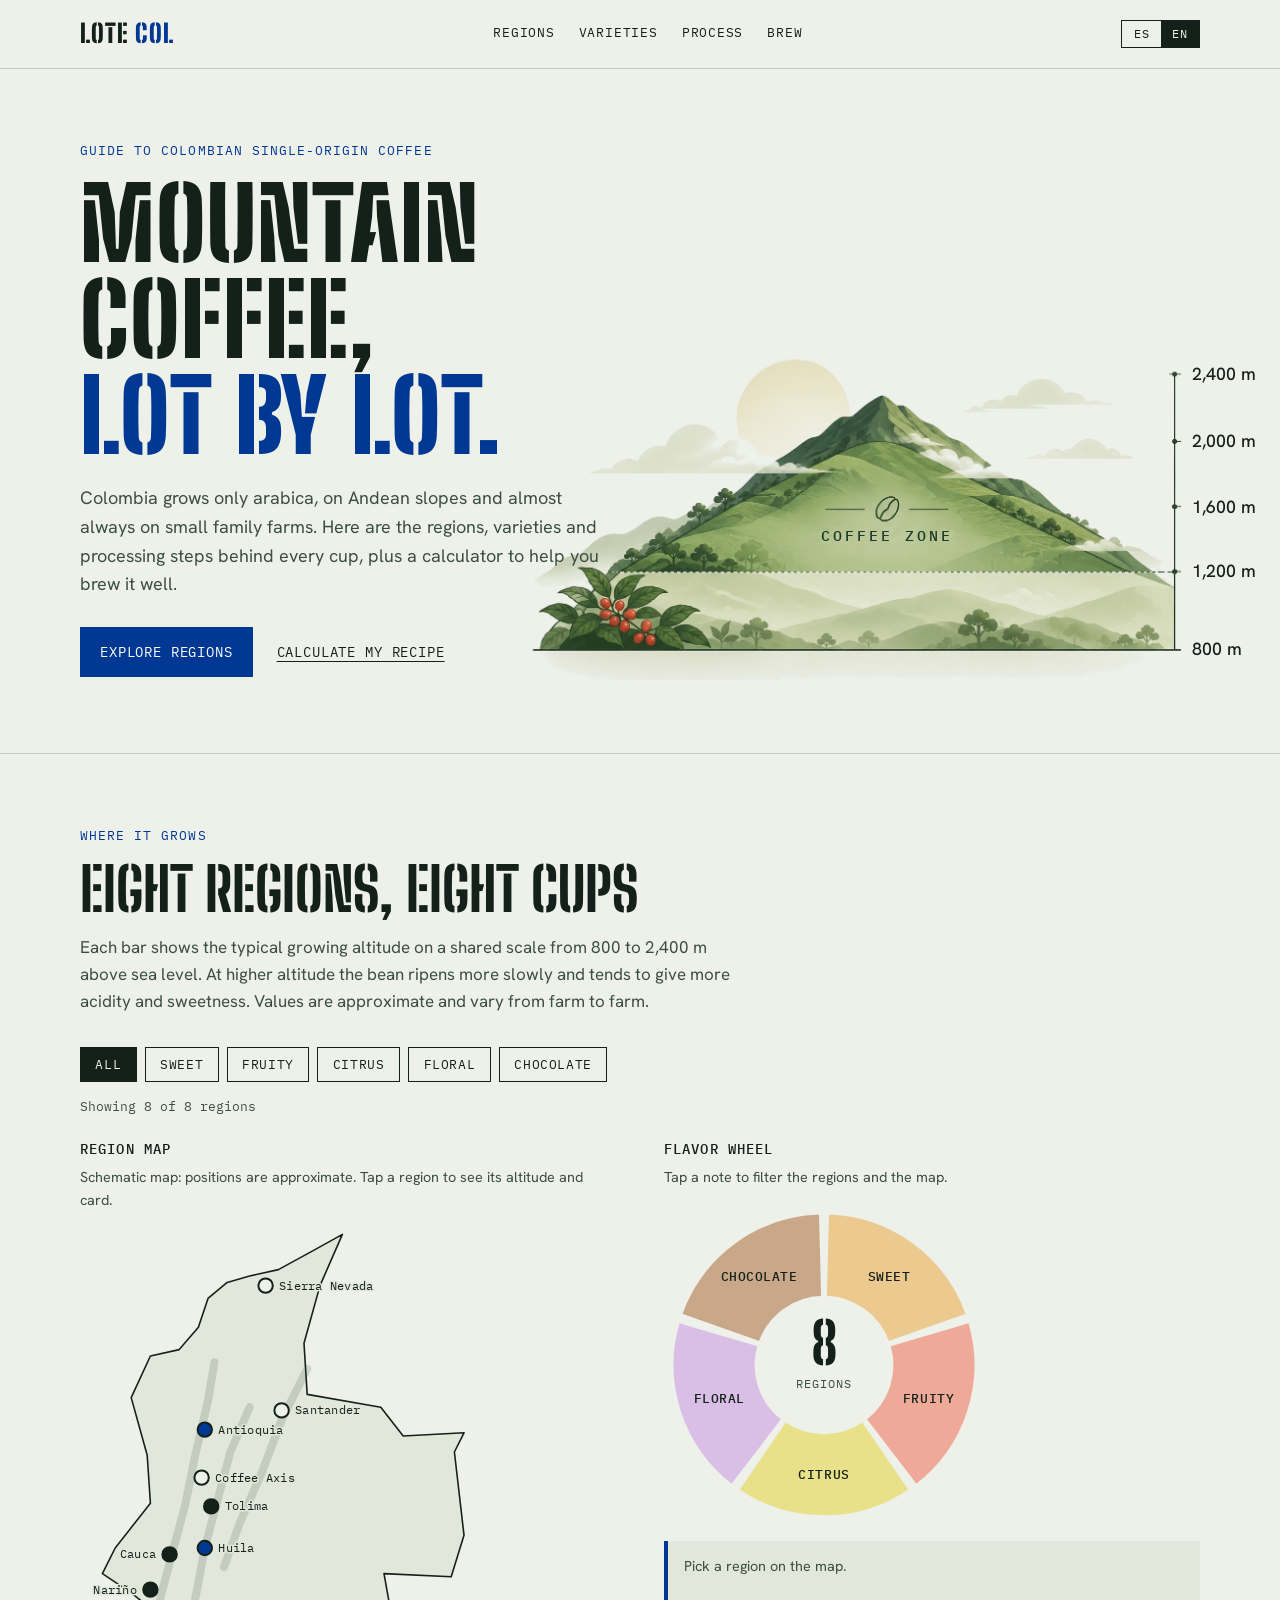
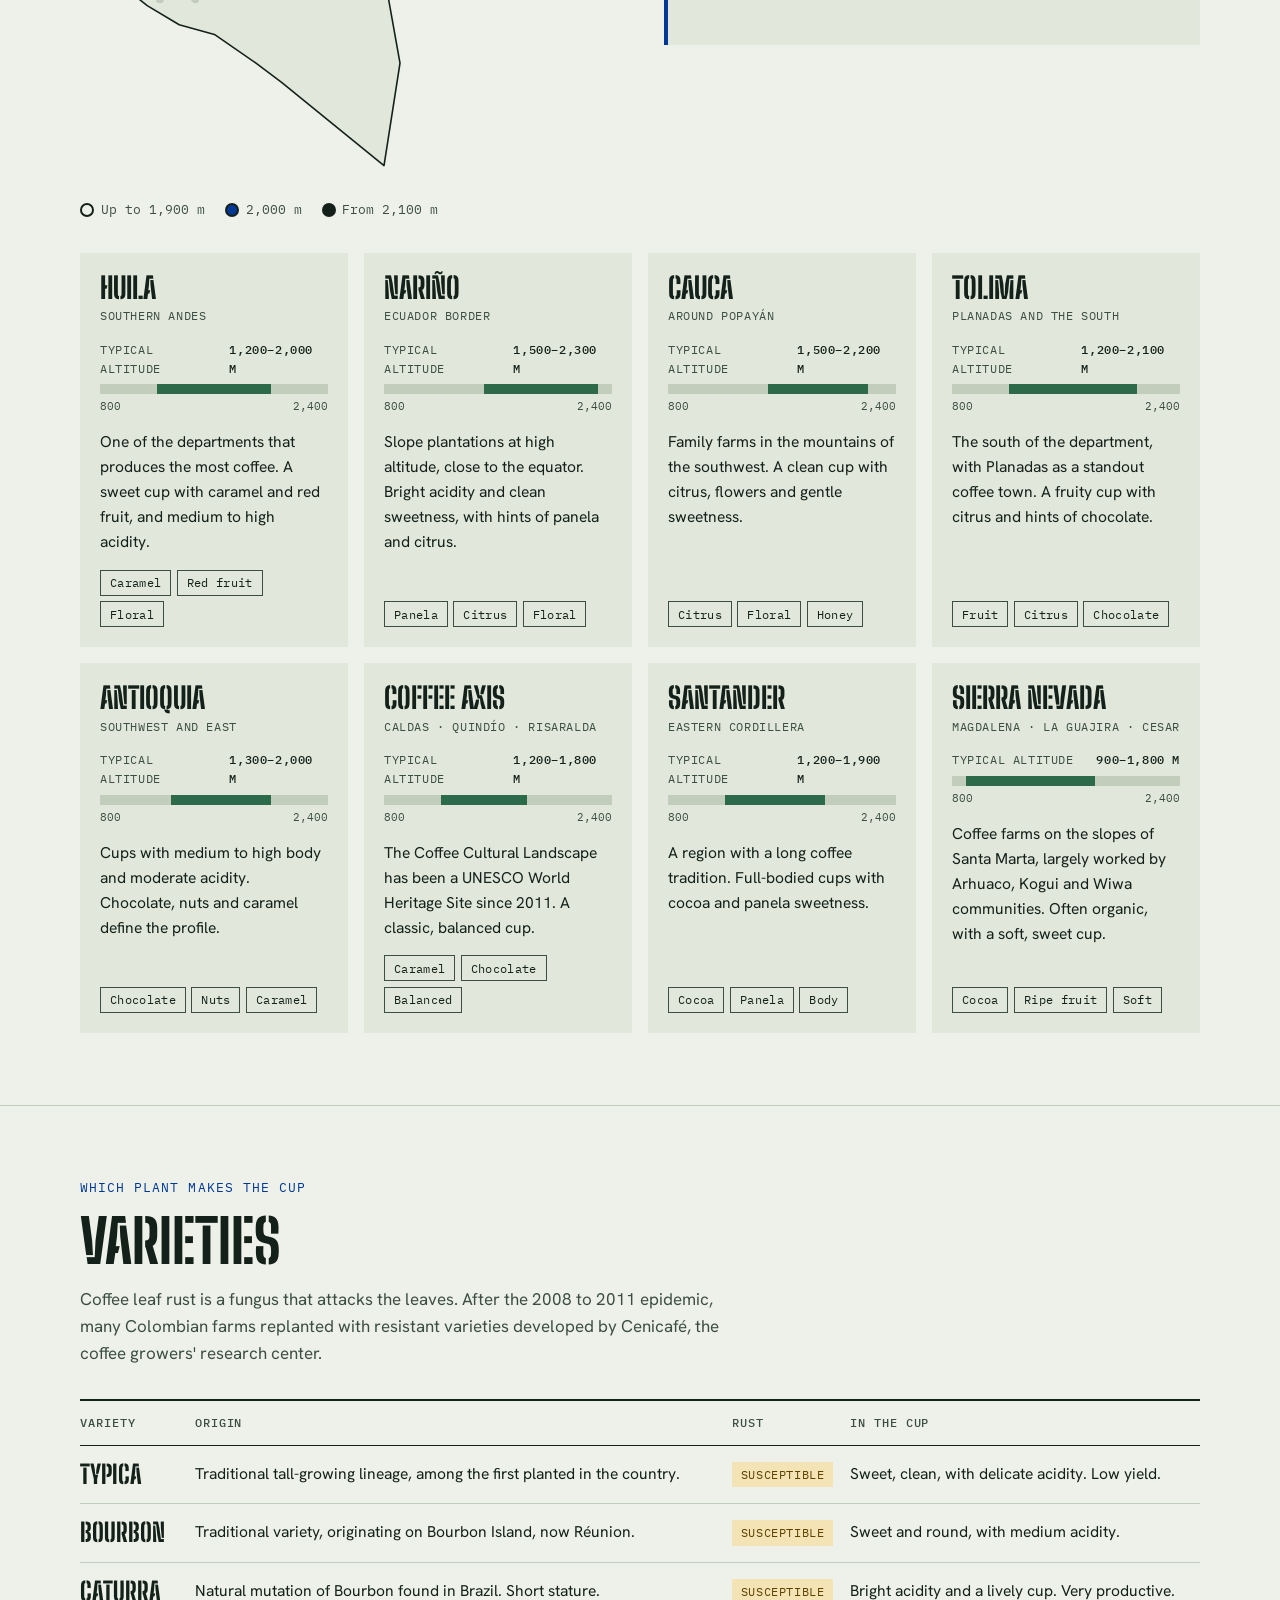
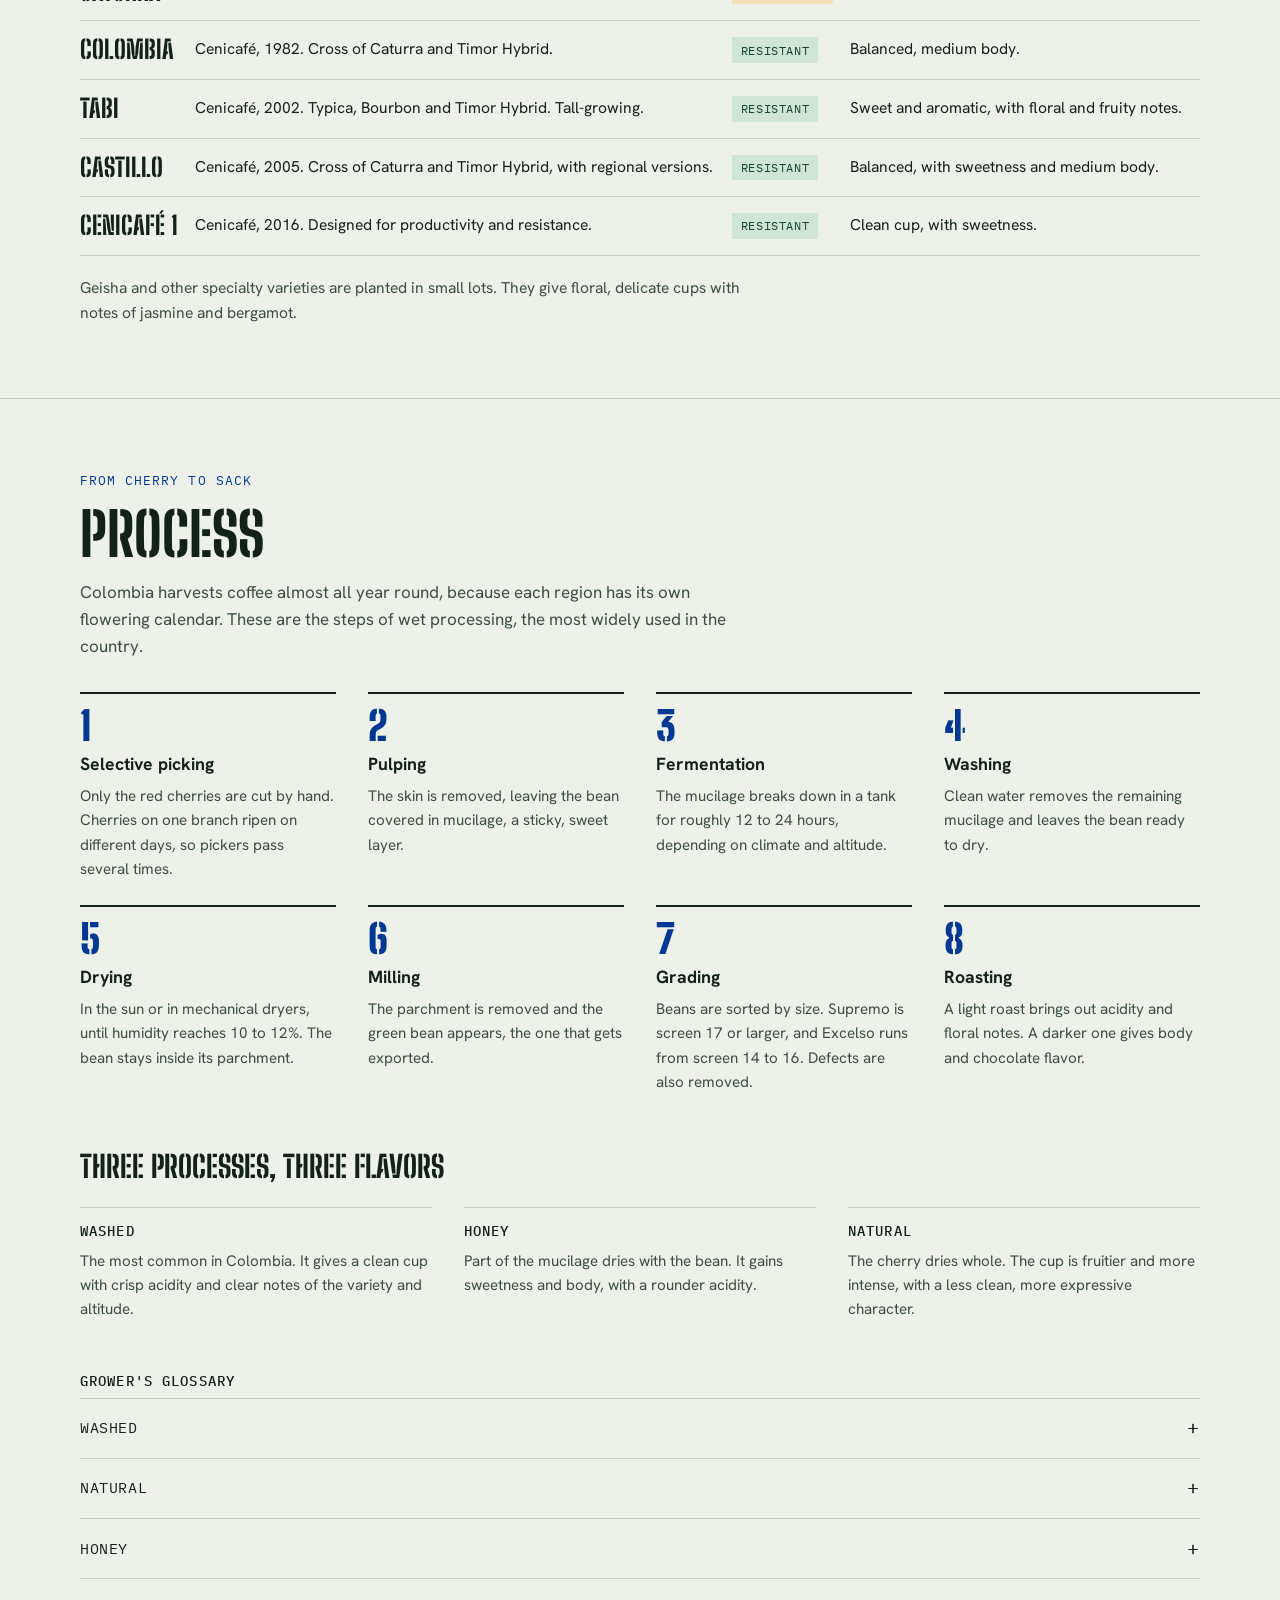
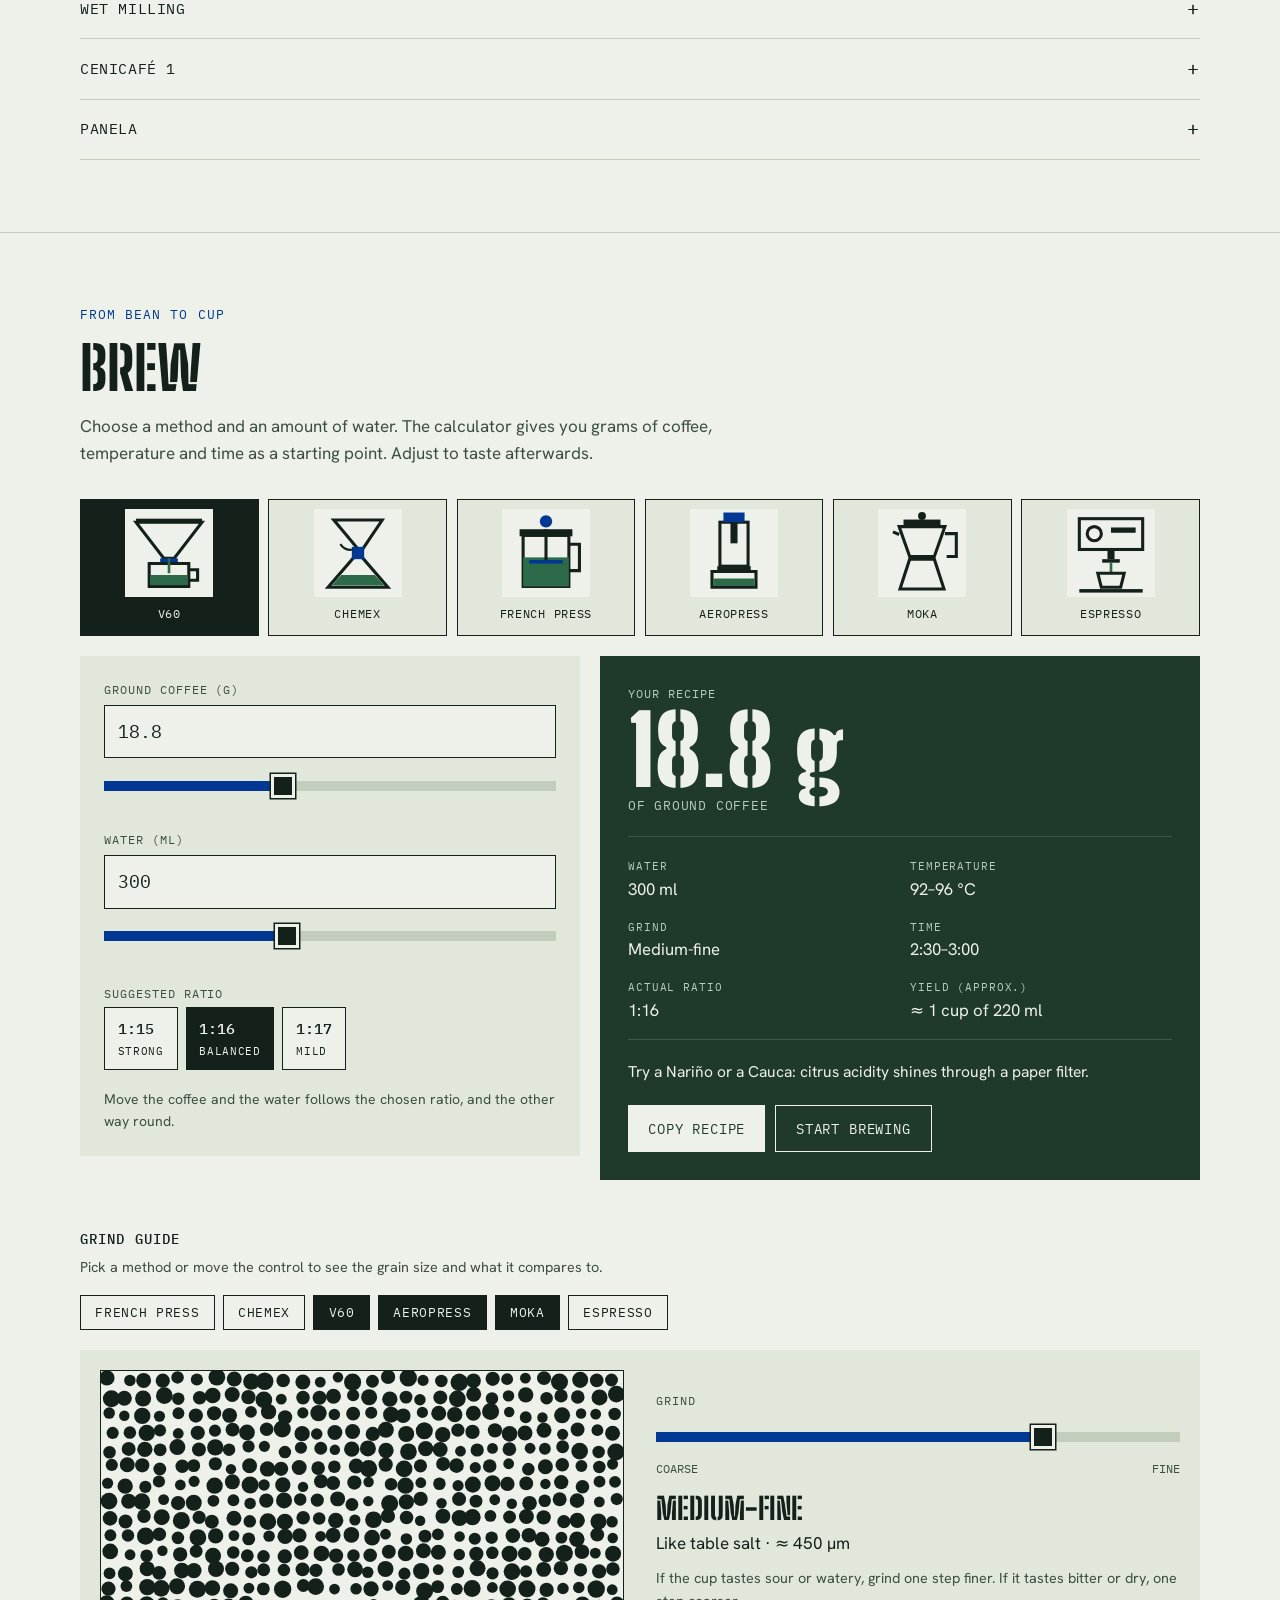
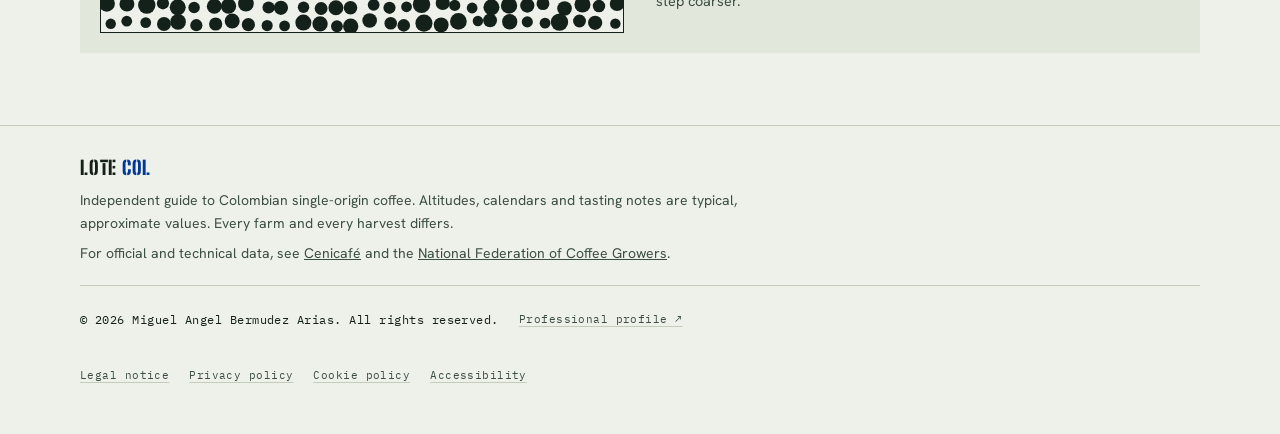
==== commit a0cf1bc8: "Add files via upload" ====
--- a/index.html
+++ b/index.html
@@ -7,15 +7,15 @@
   <meta name="theme-color" content="#0E1712" media="(prefers-color-scheme: dark)">
   <title>Lote Col | Café colombiano de origen</title>
   <meta name="description" content="Guía del café colombiano de origen: regiones, variedades, proceso y calculadora de preparación. Guide to Colombian single-origin coffee.">
-  <link rel="canonical" href="https://lote-col.com/">
+  <link rel="canonical" href="https://www.lote-col.com/">
   <link rel="icon" type="image/png" sizes="32x32" href="favicon-32.png">
   <link rel="apple-touch-icon" href="apple-touch-icon.png">
   <meta property="og:type" content="website">
   <meta property="og:site_name" content="Lote Col">
-  <meta property="og:url" content="https://lote-col.com/">
+  <meta property="og:url" content="https://www.lote-col.com/">
   <meta property="og:title" content="Lote Col | Café colombiano de origen">
   <meta property="og:description" content="Regiones, variedades, proceso y calculadora de preparación (V60, Chemex, moka, espresso…). Guide to Colombian single-origin coffee.">
-  <meta property="og:image" content="https://lote-col.com/og-image.jpg">
+  <meta property="og:image" content="https://www.lote-col.com/og-image.jpg">
   <meta property="og:image:type" content="image/jpeg">
   <meta property="og:image:width" content="1200">
   <meta property="og:image:height" content="630">
@@ -25,9 +25,9 @@
   <meta name="twitter:card" content="summary_large_image">
   <meta name="twitter:title" content="Lote Col | Café colombiano de origen">
   <meta name="twitter:description" content="Regiones, variedades, proceso y calculadora de preparación. Guide to Colombian single-origin coffee.">
-  <meta name="twitter:image" content="https://lote-col.com/og-image.jpg">
-  <link rel="preload" href="fonts/big-shoulders-stencil.woff" as="font" type="font/woff" crossorigin>
-  <link rel="preload" href="fonts/hanken-grotesk.woff" as="font" type="font/woff" crossorigin>
+  <meta name="twitter:image" content="https://www.lote-col.com/og-image.jpg">
+  <link rel="preload" href="big-shoulders-stencil.woff" as="font" type="font/woff" crossorigin>
+  <link rel="preload" href="hanken-grotesk.woff" as="font" type="font/woff" crossorigin>
   <link rel="preload" href="montana.webp" as="image" type="image/webp" fetchpriority="high">
   <link rel="stylesheet" href="styles.css">
   <script>
@@ -43,6 +43,7 @@
   }
   document.documentElement.setAttribute('data-lang', lang);
   document.documentElement.setAttribute('lang', lang);
+  document.documentElement.classList.add('js');
 })();
   </script>
 </head>
@@ -129,8 +130,30 @@
       </div>
       <p class="count" id="count" aria-live="polite">Mostrando 8 de 8 regiones</p>
 
+
+      <div class="explorer" id="explorer">
+        <div class="ex-map">
+          <h3 class="ex-h"><span lang="es">Mapa de regiones</span><span lang="en">Region map</span></h3>
+          <p class="ex-note"><span lang="es">Mapa esquemático: las posiciones son aproximadas. Toca una región para ver su altura y su ficha.</span><span lang="en">Schematic map: positions are approximate. Tap a region to see its altitude and card.</span></p>
+          <svg class="cmap" viewBox="0 0 520 700" role="group" aria-label="Mapa esquemático de las ocho regiones cafeteras" data-label-es="Mapa esquemático de las ocho regiones cafeteras" data-label-en="Schematic map of the eight coffee regions"><polygon class="land" points="328,8 292,28 248,52 212,60 184,68 160,88 148,124 124,152 88,160 64,212 84,284 88,344 44,400 28,432 64,456 84,472 124,496 168,508 220,544 252,568 380,672 400,544 380,432 464,436 480,384 468,280 480,256 404,260 376,224 284,208 280,144 300,72"/><g class="cord" aria-hidden="true"><path d="M100 464 L116 404 L132 344 L144 284 L160 216 L168 168"/><path d="M144 464 L156 400 L172 340 L188 280 L212 224"/><path d="M180 424 L200 368 L228 304 L252 240 L284 176"/></g><g class="mk" data-i="0" role="button" tabindex="0" aria-pressed="false"><circle class="hit" cx="156" cy="400" r="20"/><circle class="dot" cx="156" cy="400" r="9"/><text x="173" y="405" text-anchor="start">Huila</text></g><g class="mk" data-i="1" role="button" tabindex="0" aria-pressed="false"><circle class="hit" cx="88" cy="452" r="20"/><circle class="dot" cx="88" cy="452" r="9"/><text x="71" y="457" text-anchor="end">Nariño</text></g><g class="mk" data-i="2" role="button" tabindex="0" aria-pressed="false"><circle class="hit" cx="112" cy="408" r="20"/><circle class="dot" cx="112" cy="408" r="9"/><text x="95" y="413" text-anchor="end">Cauca</text></g><g class="mk" data-i="3" role="button" tabindex="0" aria-pressed="false"><circle class="hit" cx="164" cy="348" r="20"/><circle class="dot" cx="164" cy="348" r="9"/><text x="181" y="353" text-anchor="start">Tolima</text></g><g class="mk" data-i="4" role="button" tabindex="0" aria-pressed="false"><circle class="hit" cx="156" cy="252" r="20"/><circle class="dot" cx="156" cy="252" r="9"/><text x="173" y="257" text-anchor="start">Antioquia</text></g><g class="mk" data-i="5" role="button" tabindex="0" aria-pressed="false"><circle class="hit" cx="152" cy="312" r="20"/><circle class="dot" cx="152" cy="312" r="9"/><text x="169" y="317" text-anchor="start"><tspan lang="es">Eje Cafetero</tspan><tspan lang="en">Coffee Axis</tspan></text></g><g class="mk" data-i="6" role="button" tabindex="0" aria-pressed="false"><circle class="hit" cx="252" cy="228" r="20"/><circle class="dot" cx="252" cy="228" r="9"/><text x="269" y="233" text-anchor="start">Santander</text></g><g class="mk" data-i="7" role="button" tabindex="0" aria-pressed="false"><circle class="hit" cx="232" cy="72" r="20"/><circle class="dot" cx="232" cy="72" r="9"/><text x="249" y="77" text-anchor="start">Sierra Nevada</text></g></svg>
+          <ul class="legend" aria-label="Altura máxima de cultivo" data-label-es="Altura máxima de cultivo" data-label-en="Maximum growing altitude">
+            <li><i class="t1"></i><span lang="es">Hasta 1.900 m</span><span lang="en">Up to 1,900 m</span></li>
+            <li><i class="t2"></i><span lang="es">2.000 m</span><span lang="en">2,000 m</span></li>
+            <li><i class="t3"></i><span lang="es">Desde 2.100 m</span><span lang="en">From 2,100 m</span></li>
+          </ul>
+        </div>
+        <div class="ex-side">
+          <h3 class="ex-h"><span lang="es">Rueda de sabores</span><span lang="en">Flavor wheel</span></h3>
+          <p class="ex-note"><span lang="es">Toca una nota para filtrar las regiones y el mapa.</span><span lang="en">Tap a note to filter the regions and the map.</span></p>
+          <svg class="wheel" viewBox="0 0 300 300" role="group" aria-label="Rueda de sabores" data-label-es="Rueda de sabores" data-label-en="Flavor wheel"><g class="sg" data-tag="dulce" role="button" tabindex="0" aria-pressed="false" style="--c:#EBC98F"><path d="M153.7 8.0 A142 142 0 0 1 283.9 102.6 L210.3 128.6 A64 64 0 0 0 151.7 86.0 Z"/><text x="211" y="71" text-anchor="middle"><tspan lang="es">Dulce</tspan><tspan lang="en">Sweet</tspan></text></g><g class="sg" data-tag="frutal" role="button" tabindex="0" aria-pressed="false" style="--c:#EFA999"><path d="M286.2 109.7 A142 142 0 0 1 236.4 262.7 L189.0 200.8 A64 64 0 0 0 211.4 131.8 Z"/><text x="248" y="186" text-anchor="middle"><tspan lang="es">Frutal</tspan><tspan lang="en">Fruity</tspan></text></g><g class="sg" data-tag="citrico" role="button" tabindex="0" aria-pressed="false" style="--c:#E9E08A"><path d="M230.4 267.0 A142 142 0 0 1 69.6 267.0 L113.8 202.7 A64 64 0 0 0 186.2 202.7 Z"/><text x="150" y="257" text-anchor="middle"><tspan lang="es">Cítrico</tspan><tspan lang="en">Citrus</tspan></text></g><g class="sg" data-tag="floral" role="button" tabindex="0" aria-pressed="false" style="--c:#D9BFE6"><path d="M63.6 262.7 A142 142 0 0 1 13.8 109.7 L88.6 131.8 A64 64 0 0 0 111.0 200.8 Z"/><text x="52" y="186" text-anchor="middle">Floral</text></g><g class="sg" data-tag="chocolate" role="button" tabindex="0" aria-pressed="false" style="--c:#C9A889"><path d="M16.1 102.6 A142 142 0 0 1 146.3 8.0 L148.3 86.0 A64 64 0 0 0 89.7 128.6 Z"/><text x="89" y="71" text-anchor="middle">Chocolate</text></g><text class="wn" id="wN" x="150" y="150" text-anchor="middle">8</text><text class="wl" x="150" y="172" text-anchor="middle"><tspan lang="es">regiones</tspan><tspan lang="en">regions</tspan></text></svg>
+          <div class="info" id="mapInfo" aria-live="polite">
+            <p class="info-empty"><span lang="es">Elige una región en el mapa.</span><span lang="en">Pick a region on the map.</span></p>
+          </div>
+        </div>
+      </div>
+
       <ul class="regions">
-        <li class="region" data-notes="dulce frutal floral">
+        <li class="region" id="reg-0" data-notes="dulce frutal floral">
           <div>
             <h3>Huila</h3>
             <span class="dept"><span lang="es">Sur andino</span><span lang="en">Southern Andes</span></span>
@@ -154,7 +177,7 @@
           </ul>
         </li>
 
-        <li class="region" data-notes="citrico dulce floral">
+        <li class="region" id="reg-1" data-notes="citrico dulce floral">
           <div>
             <h3>Nariño</h3>
             <span class="dept"><span lang="es">Frontera con Ecuador</span><span lang="en">Ecuador border</span></span>
@@ -178,7 +201,7 @@
           </ul>
         </li>
 
-        <li class="region" data-notes="citrico floral dulce">
+        <li class="region" id="reg-2" data-notes="citrico floral dulce">
           <div>
             <h3>Cauca</h3>
             <span class="dept"><span lang="es">Alrededores de Popayán</span><span lang="en">Around Popayán</span></span>
@@ -202,7 +225,7 @@
           </ul>
         </li>
 
-        <li class="region" data-notes="frutal citrico chocolate">
+        <li class="region" id="reg-3" data-notes="frutal citrico chocolate">
           <div>
             <h3>Tolima</h3>
             <span class="dept"><span lang="es">Planadas y el sur</span><span lang="en">Planadas and the south</span></span>
@@ -226,7 +249,7 @@
           </ul>
         </li>
 
-        <li class="region" data-notes="chocolate dulce">
+        <li class="region" id="reg-4" data-notes="chocolate dulce">
           <div>
             <h3>Antioquia</h3>
             <span class="dept"><span lang="es">Suroeste y oriente</span><span lang="en">Southwest and east</span></span>
@@ -250,7 +273,7 @@
           </ul>
         </li>
 
-        <li class="region" data-notes="chocolate dulce">
+        <li class="region" id="reg-5" data-notes="chocolate dulce">
           <div>
             <h3><span lang="es">Eje Cafetero</span><span lang="en">Coffee Axis</span></h3>
             <span class="dept">Caldas · Quindío · Risaralda</span>
@@ -274,7 +297,7 @@
           </ul>
         </li>
 
-        <li class="region" data-notes="chocolate dulce">
+        <li class="region" id="reg-6" data-notes="chocolate dulce">
           <div>
             <h3>Santander</h3>
             <span class="dept"><span lang="es">Cordillera Oriental</span><span lang="en">Eastern Cordillera</span></span>
@@ -298,7 +321,7 @@
           </ul>
         </li>
 
-        <li class="region" data-notes="dulce chocolate">
+        <li class="region" id="reg-7" data-notes="dulce chocolate">
           <div>
             <h3>Sierra Nevada</h3>
             <span class="dept">Magdalena · La Guajira · Cesar</span>
@@ -552,6 +575,34 @@
           </p>
         </div>
       </div>
+
+      <div class="glossary">
+        <h3 class="ex-h"><span lang="es">Glosario del caficultor</span><span lang="en">Grower's glossary</span></h3>
+        <details class="gl-item">
+          <summary><span lang="es">Lavado</span><span lang="en">Washed</span></summary>
+          <p><span lang="es">Se retira la pulpa y el mucílago antes de secar: el grano se fermenta en agua, se lava y luego se seca. La taza es limpia y brillante, con acidez bien definida.</span><span lang="en">The pulp and mucilage are removed before drying: the bean ferments in water, is washed and then dried. The cup is clean and bright, with well-defined acidity.</span></p>
+        </details>
+        <details class="gl-item">
+          <summary><span lang="es">Natural</span><span lang="en">Natural</span></summary>
+          <p><span lang="es">La cereza entera se seca al sol con su pulpa. El grano absorbe azúcares de la fruta: taza más dulce, con cuerpo y notas a fruta madura.</span><span lang="en">The whole cherry dries in the sun with its pulp. The bean absorbs sugars from the fruit: a sweeter cup with body and ripe-fruit notes.</span></p>
+        </details>
+        <details class="gl-item">
+          <summary><span lang="es">Honey</span><span lang="en">Honey</span></summary>
+          <p><span lang="es">Se quita la pulpa pero se deja parte del mucílago pegajoso durante el secado. No lleva miel: el nombre viene de esa capa dulce. El resultado queda entre un lavado y un natural.</span><span lang="en">The pulp is removed but part of the sticky mucilage stays on during drying. No honey is added: the name comes from that sweet layer. The result sits between a washed and a natural.</span></p>
+        </details>
+        <details class="gl-item">
+          <summary><span lang="es">Beneficio húmedo</span><span lang="en">Wet milling</span></summary>
+          <p><span lang="es">Conjunto de pasos con agua que se hace en la finca: despulpado, fermentación, lavado y secado. Es el método más extendido en Colombia.</span><span lang="en">The set of water-based steps done at the farm: pulping, fermentation, washing and drying. It is the most widespread method in Colombia.</span></p>
+        </details>
+        <details class="gl-item">
+          <summary><span lang="es">Cenicafé 1</span><span lang="en">Cenicafé 1</span></summary>
+          <p><span lang="es">Variedad desarrollada por Cenicafé, el centro de investigación de la Federación Nacional de Cafeteros, resistente a la roya, la enfermedad que más daña los cafetales.</span><span lang="en">A variety developed by Cenicafé, the research centre of the National Federation of Coffee Growers, resistant to leaf rust, the disease that most damages coffee plantations.</span></p>
+        </details>
+        <details class="gl-item">
+          <summary><span lang="es">Panela</span><span lang="en">Panela</span></summary>
+          <p><span lang="es">Azúcar de caña sin refinar, que se vende en bloques. En las zonas cafeteras se disuelve en agua caliente para hacer agua de panela y a veces se usa para endulzar el café.</span><span lang="en">Unrefined cane sugar sold in blocks. In coffee regions it is dissolved in hot water to make agua de panela and is sometimes used to sweeten coffee.</span></p>
+        </details>
+      </div>
     </div>
   </section>
 
@@ -564,45 +615,88 @@
         <span lang="en">Choose a method and an amount of water. The calculator gives you grams of coffee, temperature and time as a starting point. Adjust to taste afterwards.</span>
       </p>
 
-      <div class="calc">
-        <div class="panel">
-          <div class="field">
-            <label for="method"><span lang="es">Método</span><span lang="en">Method</span></label>
-            <select id="method">
-              <option value="v60" data-es="V60 / filtro de papel" data-en="V60 / paper filter">V60 / filtro de papel</option>
-              <option value="chemex" data-es="Chemex" data-en="Chemex">Chemex</option>
-              <option value="prensa" data-es="Prensa francesa" data-en="French press">Prensa francesa</option>
-              <option value="aeropress" data-es="Aeropress" data-en="AeroPress">Aeropress</option>
-              <option value="moka" data-es="Moka italiana" data-en="Moka pot">Moka italiana</option>
-              <option value="espresso" data-es="Espresso" data-en="Espresso">Espresso</option>
-            </select>
-          </div>
-          <div class="field">
-            <label for="amount" id="amountLabel">Agua (ml)</label>
-            <input id="amount" type="number" inputmode="decimal" min="1" max="2000" step="5" value="300">
-          </div>
-        </div>
-
-        <div class="panel out">
-          <p class="out-label"><span lang="es">Café molido</span><span lang="en">Ground coffee</span></p>
-          <p class="out-big" id="outCoffee">18,8 g</p>
-          <dl>
-            <dt><span lang="es">Proporción</span><span lang="en">Ratio</span></dt><dd id="outRatio">1:16</dd>
-            <dt><span lang="es">Temperatura</span><span lang="en">Temperature</span></dt><dd id="outTemp">92–96 °C</dd>
-            <dt><span lang="es">Tiempo</span><span lang="en">Time</span></dt><dd id="outTime">2:30–3:00</dd>
-            <dt><span lang="es">Molienda</span><span lang="en">Grind</span></dt><dd id="outGrind">Media-fina</dd>
-            <dt><span lang="es">Rinde (aprox.)</span><span lang="en">Yield (approx.)</span></dt><dd id="outCups">—</dd>
-            <dt class="extra" hidden><span lang="es">Presión</span><span lang="en">Pressure</span></dt><dd class="extra" id="outPressure" hidden></dd>
-            <dt class="extra" hidden><span lang="es">Calor</span><span lang="en">Heat</span></dt><dd class="extra" id="outHeat" hidden></dd>
-            <dt class="extra" hidden><span lang="es">Tueste</span><span lang="en">Roast</span></dt><dd class="extra" id="outRoast" hidden></dd>
-            <dt class="extra" hidden><span lang="es">Agua inicial</span><span lang="en">Starting water</span></dt><dd class="extra" id="outStart" hidden></dd>
-          </dl>
-          <button type="button" class="btn copy" id="copyBtn"><span lang="es">Copiar receta</span><span lang="en">Copy recipe</span></button>
-          <p class="tip" id="outTip">Prueba un Nariño o un Cauca: la acidez cítrica se luce con el filtro de papel.</p>
-          <div class="howto" id="howto" hidden>
-            <p class="out-label"><span lang="es">Paso a paso</span><span lang="en">Step by step</span></p>
-            <ol class="how" id="outSteps"></ol>
-            <p class="how-note" id="outNote"></p>
+      <div class="calc2">
+        <div class="mpick" id="mpick" role="radiogroup" data-label-es="Método de preparación" data-label-en="Brewing method" aria-label="Método de preparación">
+          <button type="button" class="mbtn" role="radio" aria-checked="true" data-m="v60"><span class="ic" aria-hidden="true"><svg viewBox="0 0 200 200" focusable="false"><polygon points="25,30 175,30 112,112 88,112" fill="none" stroke="#14211A" stroke-width="7" stroke-linejoin="miter" stroke-linecap="butt" fill="#E1E7DA"/><rect x="25" y="22" width="150" height="10" fill="#14211A"/><rect x="80" y="112" width="40" height="12" fill="#003893"/><path d="M55 124h90v52H55z" fill="none" stroke="#14211A" stroke-width="7" stroke-linejoin="miter" stroke-linecap="butt"/><rect x="58" y="150" width="84" height="23" fill="#2C6A49"/><path d="M145 138h20v24h-20" fill="none" stroke="#14211A" stroke-width="7" stroke-linejoin="miter" stroke-linecap="butt"/><line x1="100" y1="112" x2="100" y2="146" stroke="#2C6A49" stroke-width="6"/></svg></span><span class="mn">V60</span></button>
+          <button type="button" class="mbtn" role="radio" aria-checked="false" tabindex="-1" data-m="chemex"><span class="ic" aria-hidden="true"><svg viewBox="0 0 200 200" focusable="false"><polygon points="45,25 155,25 106,98" fill="none" stroke="#14211A" stroke-width="7" stroke-linejoin="miter" stroke-linecap="butt" fill="#E1E7DA"/><polygon points="94,106 106,106 168,178 32,178" fill="none" stroke="#14211A" stroke-width="7" stroke-linejoin="miter" stroke-linecap="butt"/><polygon points="62,150 138,150 160,174 40,174" fill="#2C6A49"/><rect x="86" y="86" width="28" height="28" fill="#003893"/><path d="M88 92 Q70 96 60 80" stroke="#14211A" stroke-width="5" fill="none"/></svg></span><span class="mn">Chemex</span></button>
+          <button type="button" class="mbtn" role="radio" aria-checked="false" tabindex="-1" data-m="prensa"><span class="ic" aria-hidden="true"><svg viewBox="0 0 200 200" focusable="false"><rect x="48" y="60" width="104" height="116" fill="none" stroke="#14211A" stroke-width="7" stroke-linejoin="miter" stroke-linecap="butt" fill="#E1E7DA"/><rect x="48" y="110" width="104" height="66" fill="#2C6A49"/><rect x="40" y="46" width="120" height="16" fill="#14211A"/><line x1="100" y1="46" x2="100" y2="120" stroke="#14211A" stroke-width="7"/><rect x="62" y="116" width="76" height="8" fill="#003893"/><circle cx="100" cy="28" r="14" fill="#003893"/><path d="M152 80h24v60h-24" fill="none" stroke="#14211A" stroke-width="7" stroke-linejoin="miter" stroke-linecap="butt"/></svg></span><span class="mn"><span lang="es">Prensa</span><span lang="en">French press</span></span></button>
+          <button type="button" class="mbtn" role="radio" aria-checked="false" tabindex="-1" data-m="aeropress"><span class="ic" aria-hidden="true"><svg viewBox="0 0 200 200" focusable="false"><rect x="68" y="30" width="64" height="100" fill="none" stroke="#14211A" stroke-width="7" stroke-linejoin="miter" stroke-linecap="butt" fill="#E1E7DA"/><rect x="76" y="8" width="48" height="22" fill="#003893"/><rect x="92" y="30" width="16" height="48" fill="#14211A"/><rect x="62" y="130" width="76" height="12" fill="#14211A"/><path d="M50 142h100v36H50z" fill="none" stroke="#14211A" stroke-width="7" stroke-linejoin="miter" stroke-linecap="butt"/><rect x="53" y="158" width="94" height="17" fill="#2C6A49"/></svg></span><span class="mn">Aeropress</span></button>
+          <button type="button" class="mbtn" role="radio" aria-checked="false" tabindex="-1" data-m="moka"><span class="ic" aria-hidden="true"><svg viewBox="0 0 200 200" focusable="false"><polygon points="48,40 152,40 128,108 72,108" fill="none" stroke="#14211A" stroke-width="7" stroke-linejoin="miter" stroke-linecap="butt" fill="#003893"/><polygon points="72,114 128,114 150,182 50,182" fill="none" stroke="#14211A" stroke-width="7" stroke-linejoin="miter" stroke-linecap="butt" fill="#E1E7DA"/><rect x="58" y="24" width="84" height="14" fill="#14211A"/><circle cx="100" cy="16" r="9" fill="#14211A"/><path d="M152 56h26v52h-22" fill="none" stroke="#14211A" stroke-width="7" stroke-linejoin="miter" stroke-linecap="butt"/><path d="M48 58 L34 52" fill="none" stroke="#14211A" stroke-width="7" stroke-linejoin="miter" stroke-linecap="butt"/></svg></span><span class="mn">Moka</span></button>
+          <button type="button" class="mbtn" role="radio" aria-checked="false" tabindex="-1" data-m="espresso"><span class="ic" aria-hidden="true"><svg viewBox="0 0 200 200" focusable="false"><rect x="28" y="22" width="144" height="70" fill="none" stroke="#14211A" stroke-width="7" stroke-linejoin="miter" stroke-linecap="butt" fill="#E1E7DA"/><circle cx="62" cy="56" r="16" fill="none" stroke="#14211A" stroke-width="7" stroke-linejoin="miter" stroke-linecap="butt" fill="#003893"/><rect x="100" y="42" width="56" height="12" fill="#14211A"/><rect x="92" y="92" width="16" height="22" fill="#14211A"/><rect x="80" y="114" width="40" height="8" fill="#14211A"/><line x1="100" y1="122" x2="100" y2="146" stroke="#2C6A49" stroke-width="6"/><path d="M70 146h60l-8 32H78z" fill="none" stroke="#14211A" stroke-width="7" stroke-linejoin="miter" stroke-linecap="butt"/><rect x="28" y="182" width="144" height="8" fill="#14211A"/></svg></span><span class="mn">Espresso</span></button>
+        </div>
+
+        <div class="cgrid">
+          <div class="panel ctl">
+            <div class="field">
+              <label for="coffeeNum" id="coffeeLabel"><span lang="es">Café molido (g)</span><span lang="en">Ground coffee (g)</span></label>
+              <input id="coffeeNum" type="number" inputmode="decimal" min="1" max="200" step="0.5" value="18.8">
+              <input id="coffeeRange" type="range" aria-labelledby="coffeeLabel">
+            </div>
+            <div class="field">
+              <label for="amount" id="amountLabel">Agua (ml)</label>
+              <input id="amount" type="number" inputmode="decimal" min="1" max="2000" step="5" value="300">
+              <input id="amountRange" type="range" aria-labelledby="amountLabel">
+            </div>
+            <p class="out-label ratio-label" id="ratioLabel"><span lang="es">Ratio sugerido</span><span lang="en">Suggested ratio</span></p>
+            <div class="ratios" id="ratios" role="radiogroup" aria-labelledby="ratioLabel"></div>
+            <p class="ctl-note"><span lang="es">Mueve el café y el agua se recalcula con el ratio elegido, y al revés.</span><span lang="en">Move the coffee and the water follows the chosen ratio, and the other way round.</span></p>
+          </div>
+
+          <div class="panel out card">
+            <p class="out-label"><span lang="es">Receta resultante</span><span lang="en">Your recipe</span></p>
+            <p class="out-big" id="outCoffee">18,8 g</p>
+            <p class="out-sub"><span lang="es">de café molido</span><span lang="en">of ground coffee</span></p>
+            <dl class="facts">
+              <div><dt><span lang="es">Agua</span><span lang="en">Water</span></dt><dd id="outWater">300 ml</dd></div>
+              <div><dt><span lang="es">Temperatura</span><span lang="en">Temperature</span></dt><dd id="outTemp">92–96 °C</dd></div>
+              <div><dt><span lang="es">Molienda</span><span lang="en">Grind</span></dt><dd id="outGrind">Media-fina</dd></div>
+              <div><dt><span lang="es">Tiempo</span><span lang="en">Time</span></dt><dd id="outTime">2:30–3:00</dd></div>
+              <div><dt><span lang="es">Ratio real</span><span lang="en">Actual ratio</span></dt><dd id="outRatio">1:16</dd></div>
+              <div><dt><span lang="es">Rinde (aprox.)</span><span lang="en">Yield (approx.)</span></dt><dd id="outCups">—</dd></div>
+              <div class="extra" hidden><dt><span lang="es">Presión</span><span lang="en">Pressure</span></dt><dd id="outPressure"></dd></div>
+              <div class="extra" hidden><dt><span lang="es">Calor</span><span lang="en">Heat</span></dt><dd id="outHeat"></dd></div>
+              <div class="extra" hidden><dt><span lang="es">Tueste</span><span lang="en">Roast</span></dt><dd id="outRoast"></dd></div>
+              <div class="extra" hidden><dt><span lang="es">Agua inicial</span><span lang="en">Starting water</span></dt><dd id="outStart"></dd></div>
+            </dl>
+            <p class="tip" id="outTip">Prueba un Nariño o un Cauca: la acidez cítrica se luce con el filtro de papel.</p>
+            <div class="actions">
+              <button type="button" class="btn copy" id="copyBtn"><span lang="es">Copiar receta</span><span lang="en">Copy recipe</span></button>
+              <button type="button" class="btn ghost" id="tStart" aria-controls="timer"><span lang="es">Iniciar extracción</span><span lang="en">Start brewing</span></button>
+            </div>
+
+            <div class="timer" id="timer" hidden>
+              <div class="t-top">
+                <p class="t-clock" id="tClock" role="timer" aria-live="off">0:00</p>
+                <button type="button" class="t-reset" id="tReset"><span lang="es">Reiniciar</span><span lang="en">Reset</span></button>
+              </div>
+              <div class="t-bar"><i id="tBar"></i></div>
+              <p class="t-now" id="tNow" role="status" aria-live="polite"></p>
+              <p class="t-next" id="tNext"></p>
+              <ol class="t-list" id="tList"></ol>
+            </div>
+
+            <div class="howto" id="howto" hidden>
+              <p class="out-label"><span lang="es">Paso a paso</span><span lang="en">Step by step</span></p>
+              <ol class="how" id="outSteps"></ol>
+              <p class="how-note" id="outNote"></p>
+            </div>
+          </div>
+        </div>
+      </div>
+
+      <div class="grind" id="grind">
+        <h3 class="ex-h"><span lang="es">Guía de molienda</span><span lang="en">Grind guide</span></h3>
+        <p class="ex-note"><span lang="es">Elige un método o mueve el control para ver el tamaño del grano y con qué se compara.</span><span lang="en">Pick a method or move the control to see the grain size and what it compares to.</span></p>
+        <div class="gbtns" role="group" aria-label="Método" data-label-es="Método" data-label-en="Method"><button type="button" class="gbtn" data-gm="prensa" data-lv="1" aria-pressed="false"><span lang="es">Prensa</span><span lang="en">French press</span></button><button type="button" class="gbtn" data-gm="chemex" data-lv="2" aria-pressed="false">Chemex</button><button type="button" class="gbtn" data-gm="v60" data-lv="4" aria-pressed="false">V60</button><button type="button" class="gbtn" data-gm="aeropress" data-lv="4" aria-pressed="false">Aeropress</button><button type="button" class="gbtn" data-gm="moka" data-lv="4" aria-pressed="false">Moka</button><button type="button" class="gbtn" data-gm="espresso" data-lv="5" aria-pressed="false">Espresso</button></div>
+        <div class="gbody">
+          <svg class="grains" id="grains" viewBox="0 0 300 150" role="img" aria-label="Tamaño del grano" data-label-es="Representación del tamaño del grano" data-label-en="Representation of the grain size"></svg>
+          <div class="gtext">
+            <label class="glabel" for="gRange"><span lang="es">Molienda</span><span lang="en">Grind</span></label>
+            <input type="range" id="gRange" min="1" max="5" step="1" value="4">
+            <div class="gends"><span lang="es">Gruesa</span><span lang="en">Coarse</span><span lang="es">Fina</span><span lang="en">Fine</span></div>
+            <p class="gname" id="gName" aria-live="polite"></p>
+            <p class="gcmp" id="gCmp"></p>
+            <p class="gtip"><span lang="es">Si la taza sabe ácida o aguada, muele un punto más fino. Si sabe amarga o seca, un punto más grueso.</span><span lang="en">If the cup tastes sour or watery, grind one step finer. If it tastes bitter or dry, one step coarser.</span></p>
           </div>
         </div>
       </div>
@@ -623,8 +717,8 @@
     </p>
     <div class="owner-row">
       <p class="owner">
-        <span lang="es">© 2026 Miguel Angel Arias. Todos los derechos reservados.</span>
-        <span lang="en">© 2026 Miguel Angel Arias. All rights reserved.</span>
+        <span lang="es">© 2026 Miguel Angel Bermudez Arias. Todos los derechos reservados.</span>
+        <span lang="en">© 2026 Miguel Angel Bermudez Arias. All rights reserved.</span>
       </p>
       <a class="btn-outline" href="https://www.linkedin.com/in/miguel-angel-bermudez-internationaltrade/" target="_blank" rel="noopener noreferrer"><span lang="es">Perfil profesional</span><span lang="en">Professional profile</span> &nbsp;&#8599;</a>
     </div>
--- a/styles.css
+++ b/styles.css
@@ -5,10 +5,10 @@
 [hidden] { display: none !important; }
 
 /* Tipografías alojadas en el propio sitio (licencia SIL OFL 1.1): no se hace ninguna petición a Google */
-@font-face { font-family: 'Big Shoulders Stencil Display'; src: url('fonts/big-shoulders-stencil.woff') format('woff'); font-weight: 100 900; font-style: normal; font-display: swap; }
-@font-face { font-family: 'Hanken Grotesk'; src: url('fonts/hanken-grotesk.woff') format('woff'); font-weight: 100 900; font-style: normal; font-display: swap; }
-@font-face { font-family: 'IBM Plex Mono'; src: url('fonts/plex-mono-400.woff') format('woff'); font-weight: 400; font-style: normal; font-display: swap; }
-@font-face { font-family: 'IBM Plex Mono'; src: url('fonts/plex-mono-500.woff') format('woff'); font-weight: 500; font-style: normal; font-display: swap; }
+@font-face { font-family: 'Big Shoulders Stencil Display'; src: url('big-shoulders-stencil.woff') format('woff'); font-weight: 100 900; font-style: normal; font-display: swap; }
+@font-face { font-family: 'Hanken Grotesk'; src: url('hanken-grotesk.woff') format('woff'); font-weight: 100 900; font-style: normal; font-display: swap; }
+@font-face { font-family: 'IBM Plex Mono'; src: url('plex-mono-400.woff') format('woff'); font-weight: 400; font-style: normal; font-display: swap; }
+@font-face { font-family: 'IBM Plex Mono'; src: url('plex-mono-500.woff') format('woff'); font-weight: 500; font-style: normal; font-display: swap; }
 /* Layout: guía editorial en una columna ancha, con la altitud de cultivo como imagen central. Estética de marca de saco de exportación (plantilla estarcida). Dos idiomas (ES/EN) en el mismo documento. */
 :root {
   --bg: #EEF1EA;
@@ -38,7 +38,7 @@
     --bg: #0E1712;
     --surface: #17251D;
     --fg: #E7ECE2;
-    --muted: #9DAFA2;
+    --muted: #A8B9AD;
     --line: #2B3C31;
     --accent: #7FA6FF;
     --accent-ink: #081433;
@@ -58,7 +58,7 @@
   --bg: #0E1712;
   --surface: #17251D;
   --fg: #E7ECE2;
-  --muted: #9DAFA2;
+  --muted: #A8B9AD;
   --line: #2B3C31;
   --accent: #7FA6FF;
   --accent-ink: #081433;
@@ -514,6 +514,74 @@
 .toast.show { opacity: 1; transform: translate(-50%, 0); }
 @media (prefers-reduced-motion: reduce) { .upd { animation: none; } }
 
+/* Calculadora: conmutador de métodos, controles sincronizados, tarjeta y cronómetro */
+.calc2 { display: grid; gap: 1.25rem; }
+.mpick { display: grid; grid-template-columns: repeat(6, minmax(0, 1fr)); gap: 0.6rem; }
+.mbtn { display: flex; flex-direction: column; align-items: center; gap: 0.45rem; padding: 0.55rem 0.35rem 0.7rem; background: var(--surface); color: var(--fg); border: 1.5px solid var(--fg); border-radius: 0; font: inherit; cursor: pointer; transition: background-color 0.15s ease, color 0.15s ease, transform 0.15s ease; }
+.mbtn .ic { display: block; width: 100%; max-width: 5.5rem; aspect-ratio: 1; background: #EEF1EA; }
+.mbtn .ic svg { display: block; width: 100%; height: 100%; }
+.mbtn .mn { font-family: var(--font-mono); font-size: 0.75rem; letter-spacing: 0.06em; text-transform: uppercase; text-align: center; }
+.mbtn:hover { background: var(--bg); }
+.mbtn[aria-checked="true"] { background: var(--fg); color: var(--bg); }
+.mbtn:active { transform: translateY(1px); }
+.cgrid { display: grid; grid-template-columns: minmax(0, 1fr) minmax(0, 1.2fr); gap: 1.25rem; align-items: start; }
+.ctl .field + .field { margin-top: 1.4rem; }
+.ctl input[type="number"] { font-family: var(--font-mono); font-size: 1.15rem; font-variant-numeric: tabular-nums; }
+input[type="range"] { --p: 50%; -webkit-appearance: none; appearance: none; display: block; width: 100%; height: 2.75rem; margin: 0.35rem 0 0; padding: 0; background: transparent; cursor: pointer; touch-action: pan-y; }
+input[type="range"]::-webkit-slider-runnable-track { height: 10px; border: 0; background: linear-gradient(to right, var(--accent) var(--p), var(--line) var(--p)); }
+input[type="range"]::-moz-range-track { height: 10px; border: 0; background: var(--line); }
+input[type="range"]::-moz-range-progress { height: 10px; background: var(--accent); }
+input[type="range"]::-webkit-slider-thumb { -webkit-appearance: none; width: 1.5rem; height: 1.5rem; margin-top: -7px; background: var(--fg); border: 3px solid var(--bg); border-radius: 0; box-shadow: 0 0 0 1.5px var(--fg); }
+input[type="range"]::-moz-range-thumb { width: 1.5rem; height: 1.5rem; background: var(--fg); border: 3px solid var(--bg); border-radius: 0; box-shadow: 0 0 0 1.5px var(--fg); }
+.ratio-label { margin-top: 1.6rem; }
+.ratios { display: flex; flex-wrap: wrap; gap: 0.5rem; }
+.rbtn { display: inline-flex; flex-direction: column; align-items: flex-start; gap: 0.1rem; padding: 0.55rem 0.8rem; min-height: 2.75rem; background: var(--bg); color: var(--fg); border: 1.5px solid var(--fg); border-radius: 0; font: inherit; cursor: pointer; text-align: left; }
+.rbtn b { font-family: var(--font-mono); font-weight: 500; font-size: 0.9375rem; font-variant-numeric: tabular-nums; }
+.rbtn span.rl { font-family: var(--font-mono); font-size: 0.6875rem; letter-spacing: 0.06em; text-transform: uppercase; }
+.rbtn:hover { background: var(--surface); }
+.rbtn[aria-checked="true"] { background: var(--fg); color: var(--bg); }
+.ctl-note { margin: 1.1rem 0 0; font-size: 0.875rem; color: var(--muted); }
+.panel.card { --c-muted: #B9CDBF; --c-line: #3B5A48; --c-accent: #A9C4FF; background: #1F3A2A; color: #EEF1EA; border: 0; padding: 1.75rem; }
+.card .out-label { color: var(--c-muted); }
+.card .out-big { color: #EEF1EA; margin-bottom: 0.15rem; }
+.out-sub { margin: 0 0 1.25rem; font-family: var(--font-mono); font-size: 0.8125rem; letter-spacing: 0.06em; text-transform: uppercase; color: var(--c-muted); }
+.out dl.facts { display: grid; grid-template-columns: repeat(2, minmax(0, 1fr)); gap: 0.9rem 1.25rem; margin: 0 0 1.25rem; padding: 1.1rem 0; border-top: 1px solid var(--c-line); border-bottom: 1px solid var(--c-line); font-variant-numeric: tabular-nums; }
+.facts > div { min-width: 0; }
+.facts > div[hidden] { display: none; }
+.out .facts dt { font-family: var(--font-mono); font-size: 0.6875rem; letter-spacing: 0.08em; text-transform: uppercase; color: var(--c-muted); margin: 0 0 0.15rem; }
+.out .facts dd { margin: 0; font-size: 1.05rem; line-height: 1.35; }
+.card .tip { border-top: 0; padding-top: 0; margin-bottom: 1.25rem; color: #EEF1EA; }
+.actions { display: flex; flex-wrap: wrap; gap: 0.6rem; }
+.card .btn.copy { margin: 0; background: #EEF1EA; color: #1F3A2A; }
+.card .btn.ghost { margin: 0; background: transparent; color: #EEF1EA; border: 1.5px solid #EEF1EA; cursor: pointer; min-height: 2.75rem; border-radius: 0; }
+.card .btn.ghost:hover { background: rgba(238, 241, 234, 0.12); }
+.card .btn.copy:hover { filter: none; background: #FFFFFF; }
+.card .btn:focus-visible { outline-color: var(--c-accent); }
+.timer { margin-top: 1.25rem; padding-top: 1.1rem; border-top: 1px solid var(--c-line); }
+.t-top { display: flex; align-items: center; justify-content: space-between; gap: 1rem; }
+.t-clock { margin: 0; font-family: var(--font-display); font-weight: 900; font-size: clamp(3rem, 12vw, 4.5rem); line-height: 1; font-variant-numeric: tabular-nums; }
+.t-reset { background: transparent; color: #EEF1EA; border: 1.5px solid #EEF1EA; border-radius: 0; padding: 0.5rem 0.9rem; min-height: 2.75rem; font-family: var(--font-mono); font-size: 0.75rem; letter-spacing: 0.06em; text-transform: uppercase; cursor: pointer; }
+.t-bar { height: 8px; background: var(--c-line); margin: 0.9rem 0; }
+.t-bar i { display: block; height: 100%; width: 0; background: var(--c-accent); }
+.t-now { margin: 0 0 0.3rem; font-size: 1.2rem; line-height: 1.35; font-weight: 500; }
+.t-next { margin: 0 0 1rem; font-size: 0.9375rem; color: var(--c-muted); min-height: 1.4em; }
+.t-list { list-style: none; margin: 0; padding: 0; display: grid; gap: 0.35rem; }
+.t-list li { display: grid; grid-template-columns: 3.2rem minmax(0, 1fr); gap: 0.6rem; padding: 0.45rem 0.6rem; font-size: 0.9375rem; color: var(--c-muted); border-left: 3px solid transparent; }
+.t-list li b { font-family: var(--font-mono); font-weight: 500; font-variant-numeric: tabular-nums; }
+.t-list li[aria-current="step"] { color: #EEF1EA; background: rgba(238, 241, 234, 0.1); border-left-color: var(--c-accent); }
+.t-list li.done { text-decoration: line-through; text-decoration-color: rgba(185, 205, 191, 0.5); }
+.card .howto { border-top: 1px solid var(--c-line); }
+.card .how li::marker { color: var(--c-accent); }
+.card .how-note { color: var(--c-muted); }
+@media (max-width: 52rem) {
+  .cgrid { grid-template-columns: minmax(0, 1fr); }
+  .mpick { grid-template-columns: repeat(3, minmax(0, 1fr)); }
+}
+@media (max-width: 40rem) {
+  .actions .btn { flex: 1 1 100%; width: 100%; text-align: center; }
+  .panel.card { padding: 1.25rem; }
+}
+
 /* Microinteracciones: elevación sutil de tarjetas (sombra dura, acorde con el estilo plano de la marca) */
 .region, .table-wrap tbody tr { transition: transform 0.18s ease, box-shadow 0.18s ease, background-color 0.18s ease; }
 @media (hover: hover) {
@@ -528,6 +596,11 @@
 @media (prefers-reduced-motion: reduce) {
   .region:hover, .region:active, .table-wrap tbody tr:active { transform: none; }
 }
+
+/* Entrada escalonada al hacer scroll (solo con JavaScript y sin "reducir movimiento") */
+html.js .reveal:not(.in) { opacity: 0; translate: 0 16px; }
+.reveal.noanim { transition: none !important; }
+.reveal { transition: opacity 0.6s ease var(--d, 0ms), translate 0.6s ease var(--d, 0ms), transform 0.18s ease, box-shadow 0.18s ease, background-color 0.18s ease; }
 
 /* Enlace de salto y páginas legales */
 .skip { position: absolute; left: 0; top: 0; transform: translateY(-120%); z-index: 50; background: var(--fg); color: var(--bg); padding: 0.75rem 1rem; font-family: var(--font-mono); font-size: 0.8125rem; text-decoration: none; }
@@ -560,3 +633,81 @@
   .legal dl.id dt { padding-top: 0.5rem; }
   .foot .legal-links a { min-height: 2.75rem; }
 }
+
+code, kbd, samp { font-family: var(--font-mono); }
+/* Contenido interactivo: mapa, rueda, guía de molienda y glosario */
+.ex-h { font-family: var(--font-mono); font-weight: 500; font-size: 0.875rem; letter-spacing: 0.08em; text-transform: uppercase; margin: 0 0 0.35rem; }
+.ex-note { margin: 0 0 1rem; color: var(--muted); font-size: 0.9rem; }
+.explorer { display: grid; grid-template-columns: minmax(0, 1fr); gap: 2rem; margin: 0 0 2rem; }
+@media (min-width: 52rem) { .explorer { grid-template-columns: minmax(0, 1fr) minmax(0, 1fr); gap: 3rem; align-items: start; } }
+.cmap { display: block; width: 100%; max-width: 26rem; height: auto; }
+.cmap .land { fill: var(--surface); stroke: var(--fg); stroke-width: 2; stroke-linejoin: round; }
+.cmap .cord path { fill: none; stroke: var(--muted); stroke-width: 10; stroke-linecap: round; stroke-linejoin: round; opacity: 0.18; }
+.cmap .mk { cursor: pointer; outline: none; transition: opacity 0.2s ease; }
+.cmap .mk .hit { fill: transparent; }
+.cmap .mk .dot { stroke: var(--fg); stroke-width: 2.5; transition: r 0.15s ease; }
+.cmap .mk.t1 .dot { fill: var(--bg); }
+.cmap .mk.t2 .dot { fill: var(--accent); }
+.cmap .mk.t3 .dot { fill: var(--fg); }
+.cmap .mk text { font-family: var(--font-mono); font-size: 15px; fill: var(--fg); letter-spacing: 0.02em; paint-order: stroke; stroke: var(--surface); stroke-width: 4px; stroke-linejoin: round; }
+.cmap .mk:hover .dot, .cmap .mk[aria-pressed="true"] .dot { r: 13; }
+.cmap .mk[aria-pressed="true"] text { font-weight: 700; }
+.cmap .mk:focus-visible .hit { stroke: var(--accent); stroke-width: 3; }
+.cmap .mk.off { opacity: 0.25; }
+.legend { list-style: none; margin: 0.75rem 0 0; padding: 0; display: flex; flex-wrap: wrap; gap: 0.4rem 1.25rem; font-family: var(--font-mono); font-size: 0.8125rem; color: var(--muted); }
+.legend li { display: flex; align-items: center; gap: 0.4rem; }
+.legend i { width: 0.9rem; height: 0.9rem; border-radius: 50%; border: 2px solid var(--fg); display: inline-block; }
+.legend .t1 { background: var(--bg); } .legend .t2 { background: var(--accent); } .legend .t3 { background: var(--fg); }
+.wheel { display: block; width: 100%; max-width: 20rem; height: auto; }
+.wheel .sg { cursor: pointer; outline: none; }
+.wheel .sg path { fill: var(--c); stroke: var(--bg); stroke-width: 2; transition: fill 0.15s ease; }
+.wheel .sg text { font-family: var(--font-mono); font-size: 12px; font-weight: 500; text-transform: uppercase; letter-spacing: 0.04em; fill: #14211A; pointer-events: none; }
+.wheel .sg:hover path { stroke: var(--fg); }
+.wheel .sg[aria-pressed="true"] path { fill: var(--fg); }
+.wheel .sg[aria-pressed="true"] text { fill: var(--bg); }
+.wheel .sg:focus-visible path { stroke: var(--accent); stroke-width: 4; }
+.wheel .wn { font-family: var(--font-display); font-size: 54px; font-weight: 800; fill: var(--fg); }
+.wheel .wl { font-family: var(--font-mono); font-size: 11px; letter-spacing: 0.08em; text-transform: uppercase; fill: var(--muted); }
+.info { margin-top: 1rem; min-height: 6.5rem; background: var(--surface); border-left: 4px solid var(--accent); padding: 0.9rem 1rem; }
+.info p { margin: 0; }
+.info-empty { color: var(--muted); font-size: 0.9rem; }
+.info b { font-family: var(--font-display); font-weight: 800; font-size: 1.5rem; text-transform: uppercase; display: block; line-height: 1.1; }
+.info .ia { font-family: var(--font-mono); font-size: 0.875rem; margin: 0.3rem 0; display: block; }
+.info .id { font-size: 0.9rem; color: var(--muted); }
+.info .go { margin-top: 0.6rem; font-family: var(--font-mono); font-size: 0.8125rem; letter-spacing: 0.05em; text-transform: uppercase; background: transparent; color: var(--fg); border: 1.5px solid var(--fg); border-radius: 0; padding: 0.45rem 0.8rem; cursor: pointer; }
+.info .go:hover { background: var(--bg); }
+.region.hl { outline: 3px solid var(--accent); outline-offset: 2px; }
+.grind { margin-top: 3rem; }
+.gbtns { display: flex; flex-wrap: wrap; gap: 0.5rem; margin: 0 0 1.25rem; }
+.gbtn { font-family: var(--font-mono); font-size: 0.8125rem; letter-spacing: 0.05em; text-transform: uppercase; padding: 0.5rem 0.9rem; border: 1.5px solid var(--fg); background: transparent; color: var(--fg); cursor: pointer; border-radius: 0; }
+.gbtn:hover { background: var(--surface); }
+.gbtn[aria-pressed="true"] { background: var(--fg); color: var(--bg); }
+.gbody { display: grid; grid-template-columns: minmax(0, 1fr); gap: 1.5rem; background: var(--surface); padding: 1.25rem; }
+@media (min-width: 46rem) { .gbody { grid-template-columns: minmax(0, 1fr) minmax(0, 1fr); gap: 2rem; align-items: center; } }
+.grains { display: block; width: 100%; height: auto; background: var(--bg); border: 1.5px solid var(--fg); }
+.grains circle { fill: var(--fg); }
+.glabel { font-family: var(--font-mono); font-size: 0.75rem; letter-spacing: 0.08em; text-transform: uppercase; color: var(--muted); }
+.gends { display: flex; justify-content: space-between; font-family: var(--font-mono); font-size: 0.75rem; color: var(--muted); text-transform: uppercase; }
+.gends > span { display: inline; }
+.gname { font-family: var(--font-display); font-weight: 800; font-size: 1.9rem; text-transform: uppercase; line-height: 1.05; margin: 0.9rem 0 0.3rem; }
+.gcmp { margin: 0 0 0.6rem; }
+.gtip { margin: 0; color: var(--muted); font-size: 0.9rem; }
+.glossary { margin-top: 3rem; }
+.gl-item { border-top: 1px solid var(--line); }
+.gl-item:last-of-type { border-bottom: 1px solid var(--line); }
+.gl-item summary { cursor: pointer; padding: 0.85rem 0; font-family: var(--font-mono); font-size: 0.9375rem; letter-spacing: 0.04em; text-transform: uppercase; list-style: none; display: flex; justify-content: space-between; align-items: center; gap: 1rem; min-height: 2.75rem; }
+.gl-item summary::-webkit-details-marker { display: none; }
+.gl-item summary::after { content: "+"; font-size: 1.25rem; transition: rotate 0.2s ease; }
+.gl-item[open] summary::after { rotate: 45deg; }
+.gl-item summary:focus-visible { outline: 3px solid var(--accent); outline-offset: 2px; }
+.gl-item p { margin: 0 0 1rem; color: var(--muted); max-width: 42rem; }
+/* Navegación suave entre páginas (no recarga visible: cabecera y pie se quedan, cambia el contenido) */
+@view-transition { navigation: auto; }
+.top-bar { view-transition-name: site-top; }
+.foot { view-transition-name: site-foot; }
+main { view-transition-name: site-main; }
+::view-transition-old(site-main) { animation: vt-out 0.16s ease both; }
+::view-transition-new(site-main) { animation: vt-in 0.26s ease 0.06s both; }
+@keyframes vt-out { to { opacity: 0; translate: 0 -6px; } }
+@keyframes vt-in { from { opacity: 0; translate: 0 10px; } }
+@media (prefers-reduced-motion: reduce) { ::view-transition-group(*), ::view-transition-old(*), ::view-transition-new(*) { animation: none !important; } }
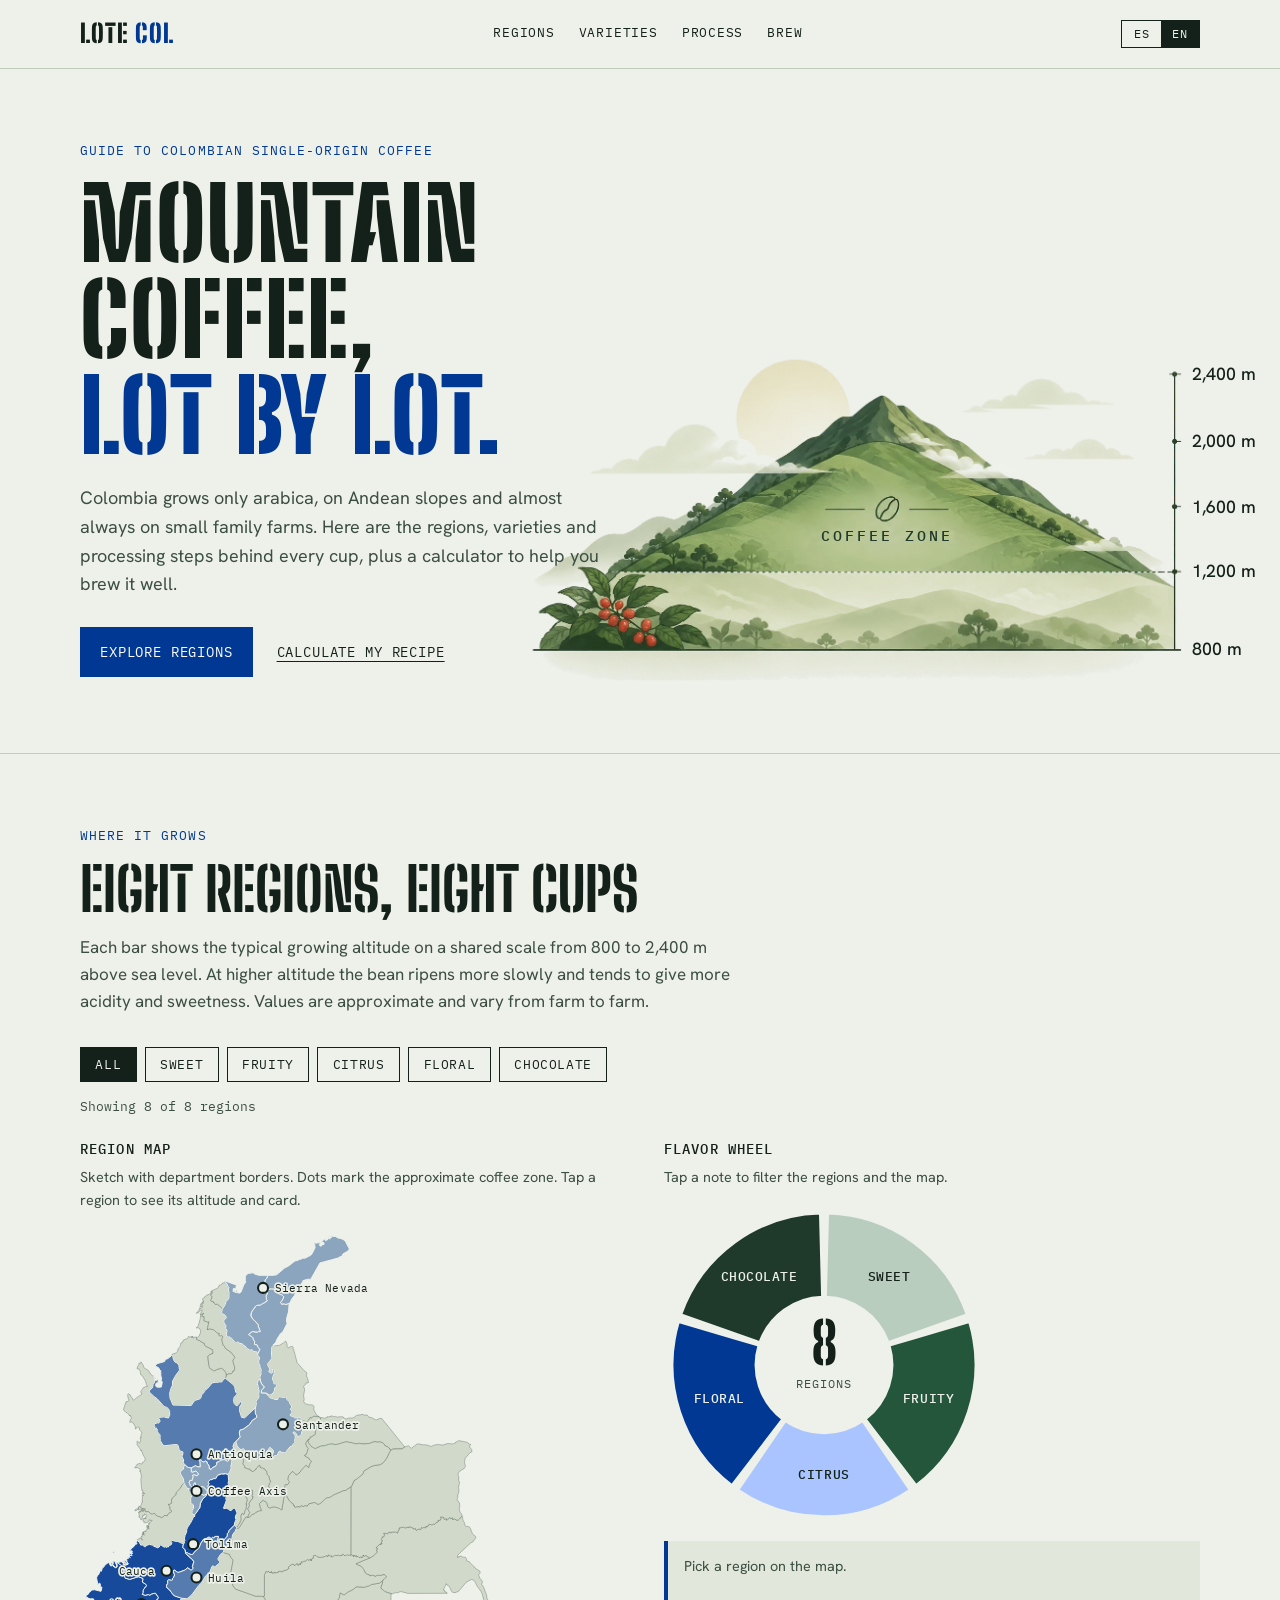
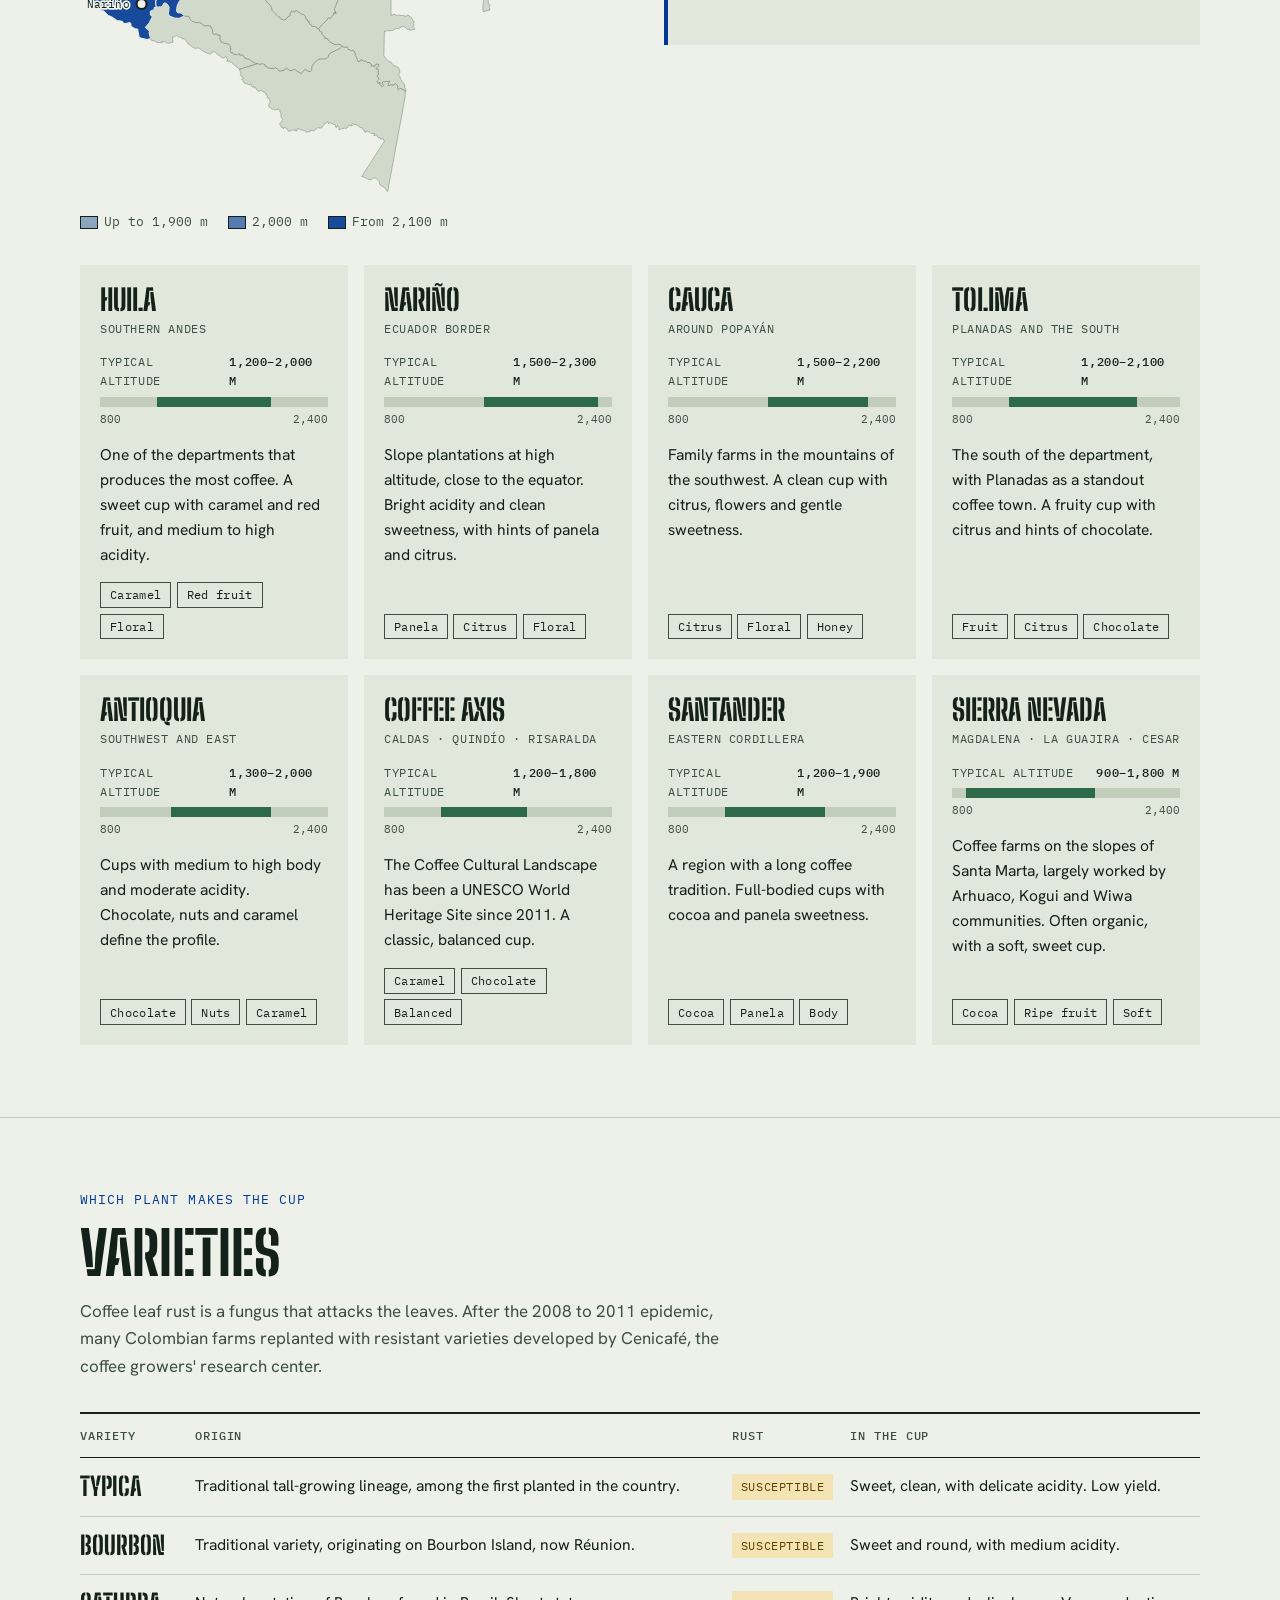
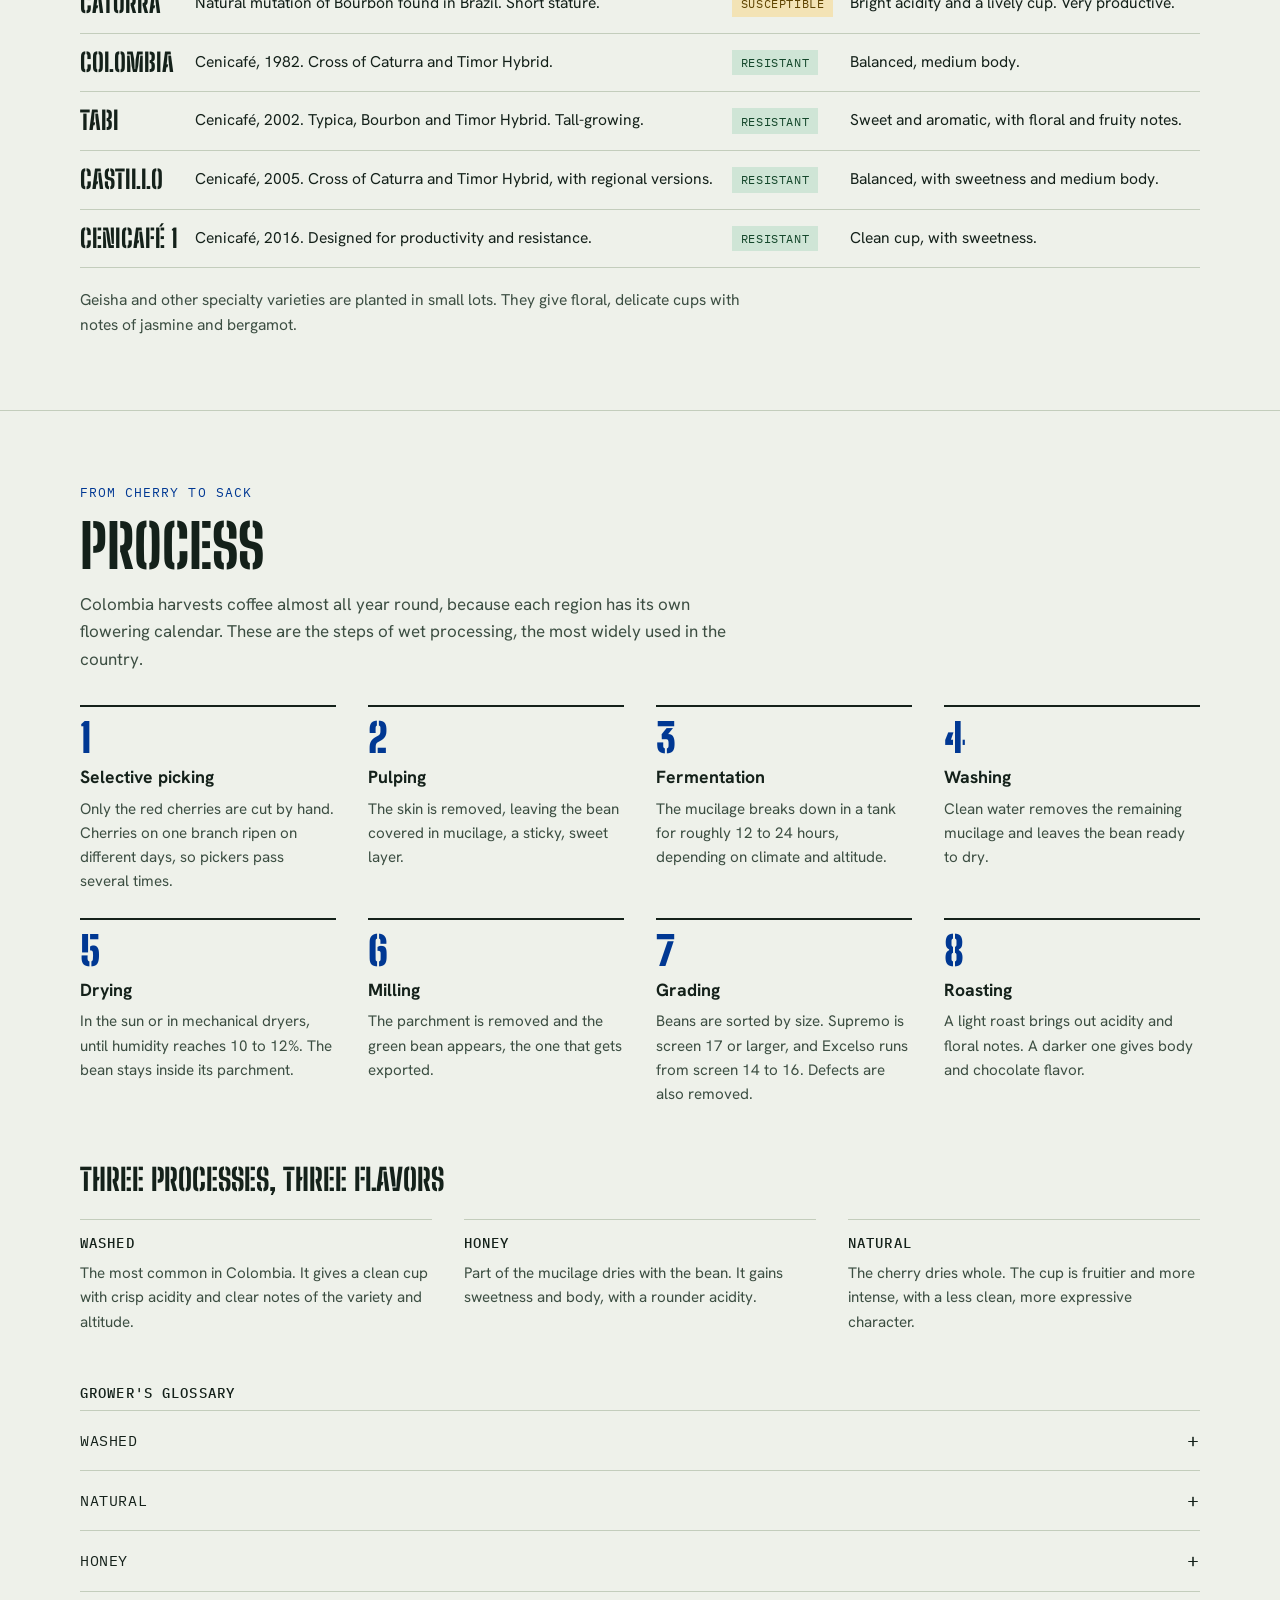
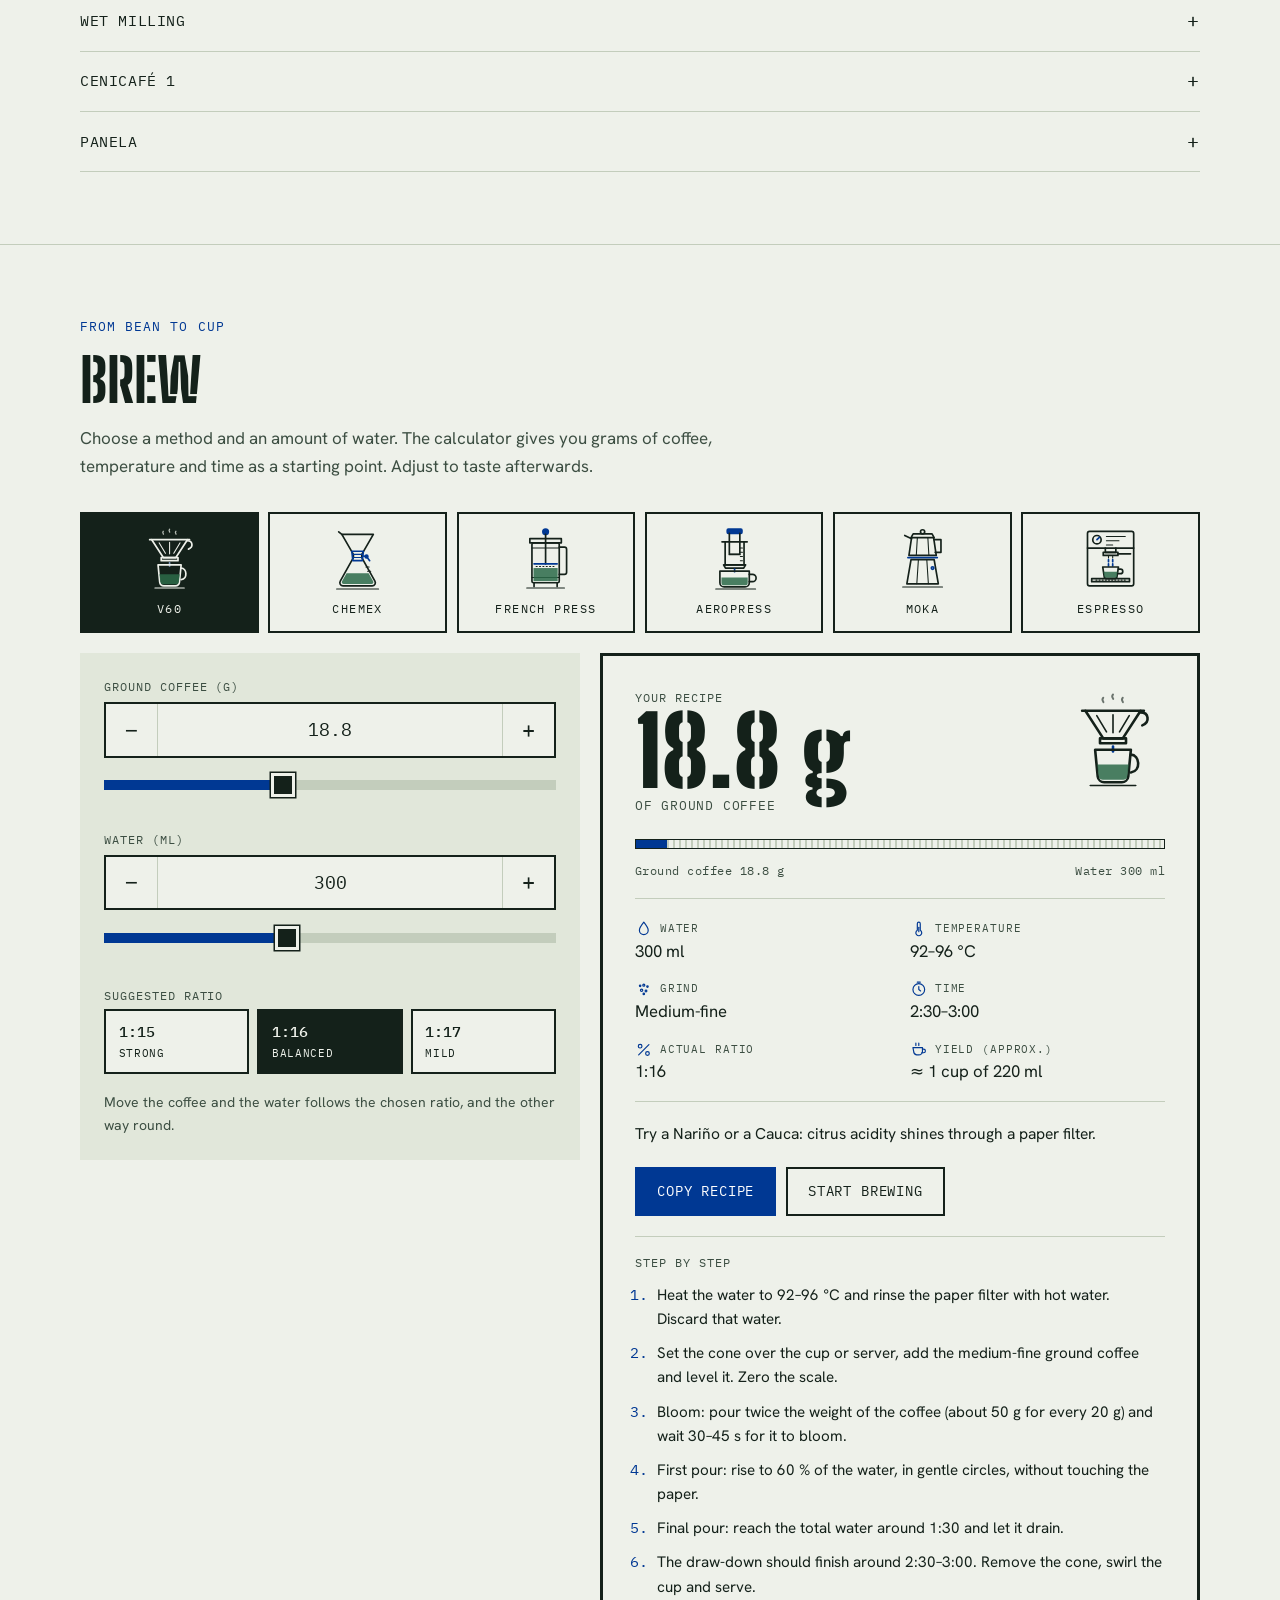
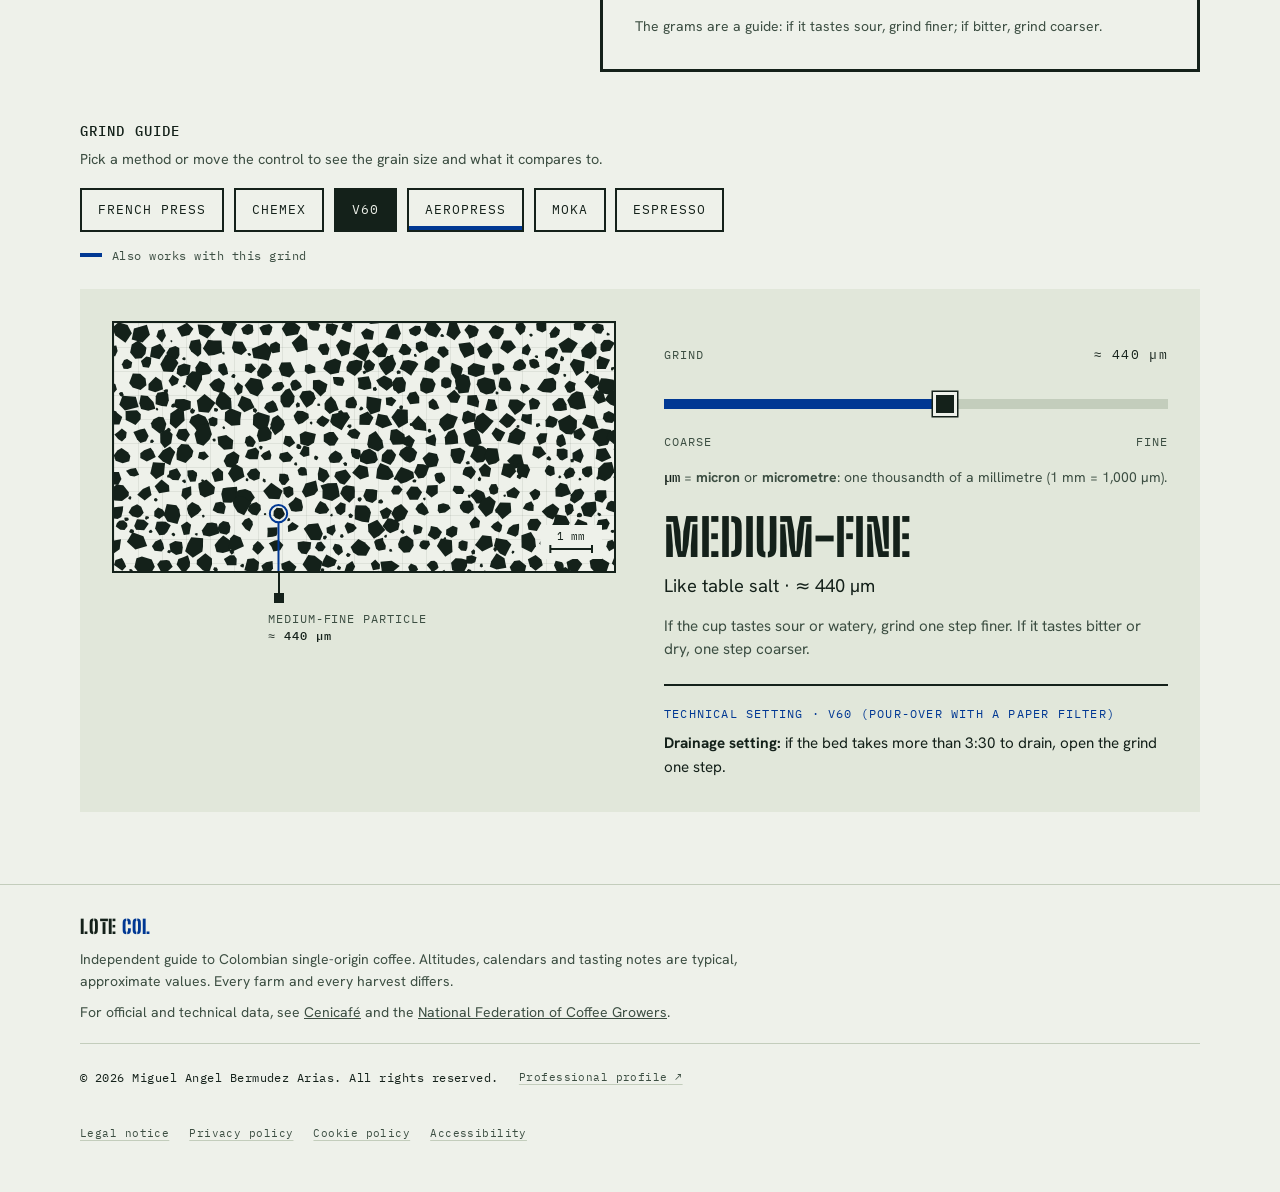
==== commit 79bfd54f: "Add files via upload" ====
--- a/index.html
+++ b/index.html
@@ -90,6 +90,27 @@
       <figure class="profile">
         <svg viewBox="0 0 1536 693" role="img" data-label-es="Montaña con la zona cafetera entre 1.200 y 2.300 metros de altura, con cafetos en primer plano" data-label-en="Mountain with the coffee zone between 1,200 and 2,300 meters above sea level, with coffee plants in the foreground" aria-label="Montaña con la zona cafetera entre 1.200 y 2.300 metros de altura, con cafetos en primer plano">
       <image href="montana.webp" x="0" y="0" width="1536" height="693"/>
+      <defs>
+        <filter id="wind" filterUnits="userSpaceOnUse" x="-220" y="300" width="900" height="420" color-interpolation-filters="sRGB">
+          <feTurbulence type="fractalNoise" baseFrequency="0.0075 0.013" numOctaves="2" seed="7" result="noise"/>
+          <feOffset in="noise" dx="0" dy="0" result="moving">
+            <animate attributeName="dx" dur="17s" repeatCount="indefinite" calcMode="spline" keyTimes="0;0.5;1" keySplines="0.45 0 0.55 1;0.45 0 0.55 1" values="-90;90;-90"/>
+            <animate attributeName="dy" dur="23s" repeatCount="indefinite" calcMode="spline" keyTimes="0;0.5;1" keySplines="0.45 0 0.55 1;0.45 0 0.55 1" values="-18;18;-18"/>
+          </feOffset>
+          <feDisplacementMap in="SourceGraphic" in2="moving" scale="12" xChannelSelector="R" yChannelSelector="G">
+            <animate attributeName="scale" dur="9.5s" repeatCount="indefinite" calcMode="spline" keyTimes="0;0.3;0.55;0.8;1" keySplines="0.4 0 0.6 1;0.4 0 0.6 1;0.4 0 0.6 1;0.4 0 0.6 1" values="7;15;9;14;7"/>
+          </feDisplacementMap>
+        </filter>
+      </defs>
+      <g class="sway" aria-hidden="true"><g class="sway2"><image class="plant" href="plant.webp" x="20" y="435" width="440" height="193" filter="url(#wind)"/></g></g>
+      <g class="clouds" aria-hidden="true">
+        <image class="cloud cl1" href="cloud-c1.webp" x="915" y="70" width="325" height="85"/>
+        <image class="cloud cl2" href="cloud-c2.webp" x="1045" y="195" width="235" height="55"/>
+        <image class="cloud cl3" href="cloud-c3.webp" x="160" y="160" width="310" height="125"/>
+        <image class="mist m1" href="mist-1.webp" x="700" y="150" width="270" height="71"/>
+        <image class="mist m2" href="mist-2.webp" x="880" y="232" width="200" height="47"/>
+        <image class="mist m3" href="mist-1.webp" x="560" y="215" width="210" height="55"/>
+      </g>
       <g lang="es">
         <text x="1388" y="81" class="fig-label">2.400 m</text>
         <text x="1388" y="217" class="fig-label">2.000 m</text>
@@ -134,8 +155,8 @@
       <div class="explorer" id="explorer">
         <div class="ex-map">
           <h3 class="ex-h"><span lang="es">Mapa de regiones</span><span lang="en">Region map</span></h3>
-          <p class="ex-note"><span lang="es">Mapa esquemático: las posiciones son aproximadas. Toca una región para ver su altura y su ficha.</span><span lang="en">Schematic map: positions are approximate. Tap a region to see its altitude and card.</span></p>
-          <svg class="cmap" viewBox="0 0 520 700" role="group" aria-label="Mapa esquemático de las ocho regiones cafeteras" data-label-es="Mapa esquemático de las ocho regiones cafeteras" data-label-en="Schematic map of the eight coffee regions"><polygon class="land" points="328,8 292,28 248,52 212,60 184,68 160,88 148,124 124,152 88,160 64,212 84,284 88,344 44,400 28,432 64,456 84,472 124,496 168,508 220,544 252,568 380,672 400,544 380,432 464,436 480,384 468,280 480,256 404,260 376,224 284,208 280,144 300,72"/><g class="cord" aria-hidden="true"><path d="M100 464 L116 404 L132 344 L144 284 L160 216 L168 168"/><path d="M144 464 L156 400 L172 340 L188 280 L212 224"/><path d="M180 424 L200 368 L228 304 L252 240 L284 176"/></g><g class="mk" data-i="0" role="button" tabindex="0" aria-pressed="false"><circle class="hit" cx="156" cy="400" r="20"/><circle class="dot" cx="156" cy="400" r="9"/><text x="173" y="405" text-anchor="start">Huila</text></g><g class="mk" data-i="1" role="button" tabindex="0" aria-pressed="false"><circle class="hit" cx="88" cy="452" r="20"/><circle class="dot" cx="88" cy="452" r="9"/><text x="71" y="457" text-anchor="end">Nariño</text></g><g class="mk" data-i="2" role="button" tabindex="0" aria-pressed="false"><circle class="hit" cx="112" cy="408" r="20"/><circle class="dot" cx="112" cy="408" r="9"/><text x="95" y="413" text-anchor="end">Cauca</text></g><g class="mk" data-i="3" role="button" tabindex="0" aria-pressed="false"><circle class="hit" cx="164" cy="348" r="20"/><circle class="dot" cx="164" cy="348" r="9"/><text x="181" y="353" text-anchor="start">Tolima</text></g><g class="mk" data-i="4" role="button" tabindex="0" aria-pressed="false"><circle class="hit" cx="156" cy="252" r="20"/><circle class="dot" cx="156" cy="252" r="9"/><text x="173" y="257" text-anchor="start">Antioquia</text></g><g class="mk" data-i="5" role="button" tabindex="0" aria-pressed="false"><circle class="hit" cx="152" cy="312" r="20"/><circle class="dot" cx="152" cy="312" r="9"/><text x="169" y="317" text-anchor="start"><tspan lang="es">Eje Cafetero</tspan><tspan lang="en">Coffee Axis</tspan></text></g><g class="mk" data-i="6" role="button" tabindex="0" aria-pressed="false"><circle class="hit" cx="252" cy="228" r="20"/><circle class="dot" cx="252" cy="228" r="9"/><text x="269" y="233" text-anchor="start">Santander</text></g><g class="mk" data-i="7" role="button" tabindex="0" aria-pressed="false"><circle class="hit" cx="232" cy="72" r="20"/><circle class="dot" cx="232" cy="72" r="9"/><text x="249" y="77" text-anchor="start">Sierra Nevada</text></g></svg>
+          <p class="ex-note"><span lang="es">Croquis con las fronteras departamentales. Los puntos marcan la zona cafetera aproximada. Toca una región para ver su altura y su ficha.</span><span lang="en">Sketch with department borders. Dots mark the approximate coffee zone. Tap a region to see its altitude and card.</span></p>
+          <svg class="cmap" viewBox="0 0 500 688" role="group" aria-label="Mapa de Colombia con las ocho regiones cafeteras" data-label-es="Mapa de Colombia con las ocho regiones cafeteras" data-label-en="Map of Colombia with the eight coffee regions"><g class="base" aria-hidden="true"><path d="M120.9 492.0L118.3 491.4L116.4 489.7L115.5 489.7L113.4 491.7L111.3 491.9L111.7 497.8L105.4 499.4L102.9 497.7L99.0 496.9L98.5 497.1L98.6 498.7L96.1 498.0L92.7 498.4L90.2 496.5L86.2 495.8L84.7 494.0L83.8 493.8L84.6 492.1L83.0 486.4L83.5 484.2L78.5 480.1L83.2 474.6L86.8 467.1L86.7 466.3L84.5 465.1L84.5 460.6L88.9 458.5L89.2 456.2L90.3 456.5L91.5 455.5L96.0 455.7L98.2 454.8L101.2 450.7L101.8 450.5L104.5 451.7L107.2 455.9L106.2 463.3L106.5 465.0L108.3 467.0L114.0 468.9L119.6 469.1L122.1 467.7L124.5 467.5L125.5 466.3L130.0 466.6L131.3 467.2L132.0 469.8L134.9 472.8L136.5 473.0L138.7 474.1L144.0 474.1L145.6 474.9L148.1 477.5L149.6 478.0L155.3 477.9L157.0 478.5L157.8 479.2L157.9 480.8L159.5 483.2L159.4 485.9L160.5 488.2L161.4 488.5L164.2 487.7L165.1 489.1L168.2 489.2L168.6 490.3L168.4 493.6L169.5 497.2L173.8 499.1L178.3 500.0L180.7 502.0L180.9 503.6L180.2 505.0L181.7 505.8L180.6 507.7L181.4 510.2L183.6 510.5L184.3 512.1L185.6 512.7L187.8 512.5L189.2 513.0L190.8 511.3L191.5 511.6L192.0 513.3L194.9 512.9L196.7 514.0L197.9 516.9L200.3 516.8L201.2 518.3L203.3 517.9L208.4 522.0L213.4 523.7L191.4 530.6L191.1 529.5L185.5 525.6L182.3 521.6L180.5 522.1L179.3 521.1L176.4 520.5L177.8 519.1L175.0 514.8L173.1 516.9L170.7 516.4L167.4 513.6L166.0 513.4L163.9 510.8L162.3 509.7L159.1 509.3L158.4 511.0L156.7 512.3L149.4 509.6L142.9 504.8L138.7 505.2L136.4 504.6L129.9 499.8L125.9 493.5L123.2 493.9L122.5 492.1Z"/><path d="M69.2 166.5L70.8 164.3L70.6 162.9L73.0 162.0L73.3 160.9L76.0 165.0L77.0 168.2L82.2 171.2L85.9 176.9L86.7 177.6L88.6 177.8L89.6 181.2L89.6 185.4L87.9 188.0L87.1 192.1L84.3 194.5L83.2 194.3L83.5 196.5L82.9 196.8L88.8 202.4L92.9 205.4L100.3 213.8L102.2 215.1L104.1 215.5L106.3 217.3L107.7 220.5L107.8 225.0L106.2 228.4L100.7 227.0L95.3 227.7L94.6 228.6L95.9 230.9L96.1 232.4L95.6 233.5L94.6 234.4L92.7 234.2L89.1 235.6L89.3 237.9L90.0 238.7L89.2 239.8L90.2 239.9L90.7 241.1L91.8 240.3L92.0 242.0L93.3 242.4L93.3 243.0L92.5 242.8L92.2 243.4L92.3 244.7L93.3 244.7L93.9 246.4L96.5 248.7L95.9 249.9L96.6 250.5L95.8 251.1L96.5 252.2L96.1 253.2L96.6 253.5L96.1 256.0L97.2 256.5L99.5 260.9L101.0 261.5L105.2 261.5L114.0 260.3L116.9 260.5L117.7 261.0L119.3 266.6L120.5 268.1L123.5 269.0L123.8 270.8L122.6 274.5L124.5 278.9L124.1 282.3L126.3 284.9L124.8 286.5L124.3 289.8L121.4 291.7L120.7 293.9L120.8 295.7L124.1 301.0L125.0 306.6L122.4 309.2L121.2 312.4L116.1 317.4L115.5 319.0L115.9 320.0L115.3 320.8L110.9 324.7L110.0 327.4L110.3 329.3L109.8 331.2L108.6 331.9L106.1 332.3L108.2 335.2L108.1 338.5L109.8 339.4L110.3 340.5L109.1 341.8L107.2 342.5L105.0 345.8L101.8 345.5L98.3 348.2L95.1 346.8L92.3 346.3L89.7 343.1L88.5 343.0L87.3 343.9L85.4 343.8L81.8 340.7L79.2 341.3L78.2 340.4L77.8 338.3L78.5 337.4L74.5 337.3L72.5 334.1L73.6 332.5L74.2 330.2L75.5 329.1L74.7 329.1L75.2 320.7L76.0 321.8L76.3 320.7L75.2 319.6L75.0 317.9L76.6 318.5L77.7 319.8L75.5 316.5L75.2 315.2L74.4 315.5L74.1 313.8L73.1 302.0L74.2 298.2L73.6 297.9L72.8 293.0L72.2 293.2L71.7 292.6L71.7 291.9L72.8 291.9L71.7 289.4L70.6 289.1L69.5 288.0L67.9 287.9L67.6 288.6L65.6 287.9L67.0 286.8L68.4 284.2L71.8 282.9L73.8 283.7L74.7 283.4L75.2 281.5L75.9 281.5L77.6 280.0L78.2 278.6L78.1 276.5L75.5 272.1L73.9 267.0L73.3 268.0L72.7 266.3L68.6 260.4L68.7 256.2L68.9 256.0L71.4 258.4L72.8 256.0L72.9 253.9L72.0 252.5L73.1 251.8L73.6 252.4L73.6 251.2L72.8 250.2L74.1 247.1L74.2 245.4L71.4 242.5L71.6 240.2L69.5 239.2L67.8 240.0L67.3 240.6L67.6 241.2L66.5 241.5L66.7 239.5L64.3 234.9L61.2 232.8L60.1 234.0L60.3 230.1L61.9 228.9L61.4 227.4L60.1 225.0L60.1 226.1L56.5 222.0L55.0 221.5L53.8 220.3L54.1 220.1L52.2 218.6L55.2 208.9L57.8 208.6L58.8 206.8L57.4 202.9L57.4 199.8L58.4 199.2L60.8 201.2L61.0 202.2L63.0 204.5L63.5 206.5L64.8 206.9L67.6 204.2L74.4 199.7L72.8 197.0L76.0 191.9L78.6 190.8L81.5 190.4L80.0 188.7L78.8 184.1L75.3 178.0L73.0 176.4L72.3 172.3L71.1 169.7L68.5 169.1ZM70.6 341.9L70.9 340.8L72.9 340.3L73.6 339.2L74.5 339.2L75.5 340.0L76.6 339.5L76.1 340.8L74.0 340.2L72.2 341.6ZM73.9 337.4L77.1 337.7L75.9 339.3L74.7 338.2L72.7 338.7L69.3 338.5L67.8 339.6L66.2 340.1L66.0 339.8L66.2 338.7L68.0 337.6L70.6 337.7L69.5 336.6L70.9 336.6L69.9 336.3L71.4 335.2L70.6 334.9L70.9 334.4L72.6 335.4Z"/><path d="M485.4 461.1L484.6 461.0L484.1 457.9L485.1 446.4L483.3 439.6L481.8 436.5L477.4 430.7L474.4 424.4L472.7 423.1L470.4 422.4L464.3 425.8L455.2 436.6L450.8 438.3L448.1 438.0L446.7 436.9L443.6 430.3L440.9 429.1L440.3 427.4L436.8 434.8L438.1 435.1L438.4 437.2L440.3 437.5L440.4 438.6L441.5 439.1L393.9 439.2L386.3 437.1L384.8 437.2L382.0 438.4L378.8 438.4L375.7 439.7L374.4 439.7L366.0 436.8L361.4 432.6L363.2 427.7L363.9 423.1L368.2 419.5L366.5 416.9L365.5 416.5L360.4 417.9L358.5 417.4L356.6 417.7L355.8 418.9L351.7 417.5L348.3 418.2L347.9 417.0L344.4 415.9L343.1 414.9L341.0 410.5L338.1 406.8L332.0 404.3L331.7 403.6L348.0 396.6L353.6 393.6L354.7 391.6L356.7 390.3L357.0 388.7L356.3 386.8L357.4 386.2L357.5 385.5L355.7 384.6L359.9 380.2L361.4 380.5L361.6 378.9L362.2 379.9L362.8 379.8L362.3 376.9L363.4 376.4L362.0 374.1L363.2 372.3L363.2 371.3L365.3 371.0L365.8 368.6L364.7 367.0L367.6 366.9L369.5 367.8L370.9 365.8L372.2 365.3L373.3 366.8L374.0 365.6L379.1 365.3L381.7 366.7L382.1 364.2L383.5 363.2L383.5 360.5L389.0 359.4L390.8 360.6L394.1 359.5L395.9 360.0L396.3 358.9L396.8 358.8L398.0 360.0L399.2 360.0L400.4 360.8L400.7 361.9L402.4 361.0L403.8 361.8L403.6 362.9L404.4 363.6L406.4 361.8L409.5 362.4L410.5 359.7L411.7 360.5L414.1 359.6L414.9 360.4L415.8 360.4L415.6 358.9L418.2 358.6L418.4 357.1L420.4 356.1L422.3 356.7L423.5 356.6L424.8 355.7L426.1 356.2L427.8 354.2L430.5 353.1L430.2 351.5L433.1 351.1L433.9 349.3L433.3 348.2L433.2 347.5L433.8 347.2L437.3 347.9L437.9 350.3L440.5 349.1L440.9 349.6L440.7 351.1L441.7 350.9L444.3 347.8L446.1 349.8L447.5 348.1L448.0 350.5L450.0 349.7L452.9 351.1L454.5 351.0L456.1 349.8L458.0 347.1L459.3 346.4L459.9 347.5L460.2 350.9L462.2 354.6L462.7 357.5L464.2 358.8L466.5 358.6L468.0 359.3L469.1 360.8L471.8 367.8L475.8 371.0L475.6 372.6L472.2 377.3L469.9 378.3L454.5 392.6L453.8 393.7L453.8 396.4L455.1 394.9L458.0 394.3L460.4 395.7L462.9 395.5L464.2 397.0L465.0 400.4L468.0 401.0L469.2 402.9L474.4 407.6L475.0 409.0L480.4 412.2L481.1 414.5L479.3 416.6L479.3 417.4L480.9 421.8L483.4 423.9L483.6 426.0L482.7 428.4L484.3 430.1L485.3 432.2L488.8 441.4L489.0 444.8L490.7 447.9L490.7 451.0L491.9 452.2L492.7 454.0L492.0 456.4L493.0 459.1Z"/><path d="M374.4 439.7L373.8 439.7L373.9 465.6L378.0 464.4L378.9 464.7L379.4 465.7L383.2 465.1L386.3 465.8L388.9 465.6L391.3 466.9L393.2 465.5L394.4 465.4L398.7 468.5L399.0 469.7L399.8 470.3L399.6 471.7L401.9 473.3L401.9 473.8L401.0 474.2L401.3 477.8L400.3 478.8L402.4 481.3L402.3 482.5L401.5 482.7L400.0 482.4L399.0 483.4L396.1 483.3L395.9 481.7L393.5 482.4L390.4 479.4L388.9 478.7L384.2 480.4L383.2 482.0L380.2 481.3L375.8 483.7L368.0 484.4L366.4 485.0L365.8 484.5L365.3 514.4L370.7 520.6L373.7 521.7L374.6 523.3L378.1 526.1L382.0 527.7L383.2 529.0L384.6 533.8L382.9 537.3L385.1 540.5L385.1 542.0L386.5 543.6L386.7 545.4L390.3 548.3L390.1 551.7L392.0 555.3L391.2 557.6L389.4 555.2L385.4 553.5L382.8 554.6L382.0 554.4L381.6 552.9L382.0 550.2L379.3 547.8L378.1 547.9L377.0 549.8L373.4 549.0L371.5 550.3L370.7 550.2L370.1 549.2L370.7 546.9L372.0 545.5L371.9 544.6L369.2 545.4L367.9 544.8L366.6 545.9L365.2 545.3L364.0 545.7L363.0 547.0L365.1 549.8L364.1 550.9L362.5 550.9L360.2 548.9L360.6 546.2L358.3 547.5L356.8 545.3L359.5 542.1L357.4 539.5L357.1 538.1L358.6 536.8L358.2 530.6L357.6 530.0L355.9 530.3L355.8 529.4L359.1 525.9L359.4 524.9L356.8 524.2L354.8 525.4L354.6 526.9L350.1 526.6L349.7 524.3L348.0 522.4L345.3 522.4L343.4 520.8L341.6 521.0L338.4 519.2L337.6 519.2L336.5 520.9L334.1 520.9L332.0 515.7L330.4 513.8L330.6 510.8L328.6 508.0L327.6 507.6L326.3 508.1L322.4 506.5L321.0 503.4L317.3 504.1L313.9 501.5L311.1 500.3L306.5 500.9L300.4 497.7L299.1 495.7L297.7 495.1L296.5 493.1L294.1 493.8L294.3 491.3L290.5 488.5L290.7 485.8L289.6 484.8L288.8 485.4L288.2 484.9L287.7 482.7L286.6 481.4L296.5 471.3L297.7 469.1L299.0 468.5L301.1 468.7L303.6 466.3L304.5 464.7L304.7 463.1L305.6 463.0L305.9 461.6L306.9 463.3L307.8 463.4L305.9 459.3L305.9 457.5L310.4 446.1L311.8 444.1L312.4 438.7L313.0 438.6L317.4 441.1L321.6 437.8L329.3 433.9L331.8 431.3L341.8 431.8L348.0 429.9L350.2 428.5L359.9 426.8L363.8 424.0L363.2 427.7L361.5 431.9L361.7 433.2L368.0 437.8Z"/><path d="M391.2 557.6L390.6 564.9L370.1 676.0L369.4 677.5L366.8 673.3L360.5 669.2L359.3 665.0L355.6 661.2L352.9 660.8L350.5 662.7L348.4 663.1L346.2 662.6L340.4 659.5L338.6 659.3L366.0 616.6L365.0 615.7L364.2 613.3L363.8 613.0L362.0 614.8L360.6 612.8L359.3 613.3L358.6 613.0L357.0 609.9L356.2 609.4L353.4 610.3L352.9 609.3L354.0 608.7L354.2 607.9L353.7 607.5L350.2 607.9L348.6 606.1L346.5 605.4L344.9 604.2L344.2 604.7L344.1 605.9L342.1 606.0L341.5 603.9L340.0 602.8L339.7 601.1L336.5 600.3L331.8 596.4L331.0 596.8L327.1 595.9L326.7 596.4L327.2 598.4L326.8 598.6L324.8 597.9L323.2 598.1L322.3 598.5L321.5 600.4L319.6 601.6L317.9 601.1L315.7 601.9L315.4 601.4L311.2 603.0L310.7 602.2L311.5 601.1L309.7 598.2L308.8 598.6L308.1 600.6L307.2 599.7L307.1 598.0L306.5 596.9L304.2 596.4L300.9 594.8L298.7 595.6L298.2 593.3L294.6 595.2L290.1 601.0L285.5 600.8L280.9 604.4L278.0 603.9L276.7 604.2L276.6 605.3L272.9 606.0L271.4 605.5L270.3 604.2L265.5 603.3L262.2 601.4L260.7 604.2L259.5 604.9L258.7 602.7L257.5 604.1L255.8 603.1L253.2 604.5L250.6 605.0L248.5 601.5L245.7 600.0L244.6 601.8L244.0 600.6L241.6 599.7L241.3 598.2L240.1 596.5L240.2 595.5L242.0 593.7L243.6 590.9L241.3 586.4L241.6 583.8L240.3 581.5L240.3 579.5L237.7 577.7L237.3 578.9L235.3 578.6L234.0 579.6L232.5 578.4L230.4 578.3L230.1 577.5L227.6 575.9L226.8 574.9L226.8 573.4L227.6 571.5L228.6 570.9L228.1 567.1L226.5 565.4L225.0 564.7L224.7 564.1L225.5 562.9L224.4 562.0L224.1 560.2L223.3 560.2L222.5 558.2L218.7 556.7L217.8 555.3L215.9 556.9L213.7 556.4L212.8 555.6L211.2 552.6L208.7 552.3L209.1 551.3L208.7 550.6L207.3 551.7L206.5 551.2L204.9 547.6L204.3 548.8L203.2 548.8L197.3 546.9L195.9 543.9L194.2 542.3L196.4 541.5L195.6 540.1L195.9 539.4L194.2 539.0L192.6 536.9L193.4 535.0L191.4 530.6L213.4 523.7L217.2 524.3L219.5 523.5L222.0 524.7L222.2 526.2L224.2 526.5L225.8 528.8L232.4 529.3L234.7 528.3L239.8 532.2L241.4 532.3L244.7 531.7L248.1 529.1L252.6 532.1L258.0 530.4L264.4 534.9L266.0 535.3L268.9 531.8L271.1 530.3L275.0 533.2L276.8 532.9L278.3 531.5L278.7 526.7L282.9 521.1L286.5 518.4L288.7 517.8L294.2 517.8L297.0 517.0L297.9 516.1L298.9 513.2L300.4 511.4L303.0 509.7L312.4 505.3L315.1 502.7L316.0 503.6L317.9 504.2L321.0 503.4L322.4 506.5L326.3 508.1L328.1 507.7L329.1 508.5L330.8 511.5L330.4 513.8L332.0 515.7L334.1 520.9L336.5 520.9L337.6 519.2L338.4 519.2L341.6 521.0L343.4 520.8L345.3 522.4L348.0 522.4L349.7 524.3L350.1 526.6L354.6 526.9L354.8 525.4L356.8 524.2L359.4 524.9L359.1 525.9L355.8 529.4L355.9 530.3L357.6 530.0L358.2 530.6L358.6 536.8L357.1 538.1L357.4 539.5L359.5 542.1L356.8 545.3L358.3 547.5L360.6 546.2L360.2 548.9L362.5 550.9L364.1 550.9L365.1 549.8L363.0 547.0L364.0 545.7L365.2 545.3L366.6 545.9L367.9 544.8L369.2 545.4L371.9 544.6L372.0 545.5L370.7 546.9L370.1 549.2L370.7 550.2L371.5 550.3L373.4 549.0L377.0 549.8L378.1 547.9L379.3 547.8L382.0 550.2L381.6 552.9L382.0 554.4L382.8 554.6L385.4 553.5L389.4 555.2Z"/><path d="M247.6 136.2L248.8 139.3L249.1 142.9L249.8 143.8L250.5 144.0L253.0 142.7L254.9 142.3L256.4 143.4L256.0 144.8L256.7 145.6L261.0 161.9L269.7 171.8L271.9 173.2L272.5 174.5L272.2 177.7L273.7 181.1L274.6 185.4L274.0 186.3L271.7 186.2L270.8 188.4L268.4 190.5L269.7 192.3L269.9 194.7L268.7 202.0L269.5 205.2L268.9 208.6L269.9 210.4L271.4 211.4L275.1 212.4L279.8 212.7L281.4 214.8L281.0 216.8L281.4 219.2L284.1 224.5L288.2 227.5L284.0 226.5L280.7 226.4L279.6 226.9L278.3 228.8L276.5 227.8L274.9 230.9L272.7 232.9L271.1 232.8L267.8 231.4L267.1 232.4L266.1 232.6L265.6 228.0L262.0 228.2L261.2 229.1L260.4 227.8L258.2 228.4L256.3 226.8L252.8 225.6L252.6 225.0L254.8 221.5L254.5 219.7L252.7 217.7L254.2 216.0L254.3 213.7L252.1 210.9L251.9 208.9L248.6 206.1L248.3 203.5L246.9 203.2L245.7 203.7L239.3 202.8L238.1 204.1L237.6 206.2L233.6 206.0L232.2 205.1L228.1 204.0L226.2 201.2L222.4 198.2L224.5 198.7L227.8 200.8L229.9 200.2L233.4 196.3L234.0 192.1L235.5 191.2L236.5 189.6L236.4 188.6L235.2 187.5L233.5 187.4L233.0 186.8L232.8 184.6L231.7 182.9L231.5 179.8L233.3 174.7L233.7 170.4L233.0 169.9L231.2 169.8L231.7 173.0L229.5 174.9L229.3 173.7L226.8 172.6L228.3 169.5L225.5 164.5L226.1 162.2L228.8 159.8L228.9 158.5L230.9 156.7L230.1 153.4L230.5 143.3L231.7 141.8L239.5 141.1L245.0 137.8L246.7 136.2Z"/><path d="M289.4 227.8L294.1 228.6L297.1 227.6L297.0 226.8L301.2 226.9L301.3 225.9L303.2 225.9L304.2 226.8L305.7 226.4L306.1 226.9L307.6 226.6L309.3 227.5L311.4 226.8L316.3 227.0L317.0 228.6L320.6 229.5L322.6 228.3L327.5 228.4L329.5 227.6L332.2 225.3L339.9 224.0L342.4 225.1L344.9 224.6L347.6 227.6L349.9 227.7L355.2 230.5L356.5 230.5L360.2 228.9L362.8 229.1L390.3 263.1L390.7 263.1L386.7 265.5L376.6 265.5L373.8 266.9L372.5 266.4L371.7 264.5L370.4 263.4L367.0 262.0L365.9 260.2L363.3 258.0L361.4 257.3L356.8 257.4L354.1 256.8L347.8 259.0L338.9 259.6L336.4 258.7L333.4 259.4L329.6 259.1L326.7 258.1L319.7 257.0L309.5 260.0L305.7 260.4L303.7 259.6L299.1 260.0L293.8 261.8L290.1 262.0L285.7 263.6L283.4 265.2L281.7 265.0L277.6 262.5L274.2 257.5L274.0 256.1L276.2 253.0L277.1 250.7L278.6 250.9L280.0 249.5L281.7 249.0L282.5 247.8L283.9 238.8L285.9 236.7Z"/><path d="M288.2 227.5L289.4 227.9L285.9 236.7L283.9 238.8L282.5 247.8L281.7 249.0L280.0 249.5L278.6 250.9L277.6 250.5L276.7 251.1L276.2 253.0L273.8 254.6L272.2 257.3L271.4 259.8L273.2 263.6L274.4 264.8L272.3 272.0L270.4 272.7L270.1 273.8L275.6 277.0L275.8 278.0L278.5 280.7L277.3 281.6L275.9 284.6L275.2 287.8L274.1 287.6L272.1 285.4L271.2 285.7L265.8 291.5L264.4 293.8L260.4 296.9L259.6 296.8L255.7 292.6L253.7 294.2L250.5 298.4L250.6 299.8L249.9 301.6L250.5 303.4L251.8 304.7L250.7 307.2L249.1 308.8L247.5 308.2L246.8 308.6L245.3 315.6L245.9 318.6L245.1 318.9L244.3 320.9L243.5 321.4L239.3 320.9L238.9 319.1L236.1 318.8L234.8 316.6L233.3 316.1L233.4 315.2L231.9 313.1L230.4 312.5L227.1 312.5L226.2 311.2L227.4 308.4L227.3 307.0L229.0 305.4L227.0 299.6L227.1 298.5L224.6 295.8L224.4 292.6L222.3 290.8L221.8 289.5L220.8 289.6L219.3 288.5L218.4 288.7L216.3 287.7L216.3 285.7L215.5 285.5L212.0 288.7L211.7 290.3L210.6 290.6L208.0 293.0L204.5 291.2L204.1 289.8L202.1 289.9L198.0 288.4L197.7 286.2L195.5 283.4L196.5 280.7L195.5 276.3L194.4 275.0L190.4 277.3L186.6 276.4L182.2 277.9L181.5 277.1L182.4 273.5L184.4 271.3L183.8 268.9L185.0 267.9L184.9 264.8L183.8 262.6L185.3 258.4L187.2 256.7L188.8 261.8L191.2 265.1L193.7 266.4L196.4 265.2L197.2 266.0L198.4 268.7L197.2 272.1L197.7 274.1L198.6 274.1L201.0 272.0L203.6 273.2L204.5 275.0L206.1 275.5L207.7 277.9L209.1 278.7L212.2 278.1L212.9 278.5L212.9 279.5L214.6 278.4L218.5 277.6L220.2 277.9L222.1 279.4L223.4 274.2L223.3 271.8L224.4 268.4L226.6 266.3L228.0 263.7L230.5 265.2L232.7 268.0L232.0 271.1L229.1 274.1L229.3 275.5L230.8 277.4L231.9 277.8L233.9 273.5L236.6 273.8L239.2 268.7L240.2 268.4L242.9 269.8L247.3 270.4L248.3 268.0L252.3 263.1L255.3 261.9L256.0 259.9L257.8 258.8L258.3 256.4L257.8 255.2L258.6 253.0L258.7 249.7L258.2 248.6L256.2 246.7L256.3 245.3L257.5 245.1L259.6 246.8L261.5 250.6L263.3 250.5L266.0 248.4L266.3 245.5L268.1 242.2L268.9 237.6L268.5 235.6L268.9 234.2L267.8 231.4L271.1 232.8L272.7 232.9L274.9 230.9L276.5 227.8L278.3 228.8L279.6 226.9L280.7 226.4L284.0 226.5Z"/><path d="M469.7 260.3L468.5 261.3L468.4 263.4L470.9 266.5L471.1 268.9L468.6 270.2L463.0 276.6L462.0 281.8L463.3 286.3L461.9 288.9L455.6 292.8L454.3 296.1L455.4 299.6L454.9 303.2L456.3 305.5L454.9 312.2L455.5 314.4L455.1 318.3L454.2 320.4L453.8 325.4L453.0 326.7L453.7 327.8L454.8 328.3L455.5 330.3L456.3 330.8L456.0 332.0L456.8 334.0L456.0 335.8L456.0 338.6L456.9 341.8L458.4 343.3L459.4 345.7L456.1 349.8L454.5 351.0L452.9 351.1L450.0 349.7L448.0 350.5L447.5 348.1L446.1 349.8L444.3 347.8L441.2 351.2L440.4 350.8L440.9 349.6L440.5 349.1L437.9 350.3L437.3 347.9L433.8 347.2L433.2 347.5L433.3 348.2L433.9 349.3L433.1 351.1L430.2 351.5L430.5 353.1L427.8 354.2L426.1 356.2L424.8 355.7L423.5 356.6L422.3 356.7L420.4 356.1L418.4 357.1L418.2 358.6L415.6 358.9L415.8 360.4L414.9 360.4L414.1 359.6L411.7 360.5L410.5 359.7L409.5 362.4L406.4 361.8L404.4 363.6L403.6 362.9L403.8 361.8L402.4 361.0L400.7 361.9L400.4 360.8L399.2 360.0L398.0 360.0L396.8 358.8L396.3 358.9L395.9 360.0L394.1 359.5L390.8 360.6L389.0 359.4L387.1 360.1L383.9 360.3L383.4 361.0L383.5 363.2L382.1 364.2L381.7 366.7L379.1 365.3L374.0 365.6L373.3 366.8L372.2 365.3L370.9 365.8L369.5 367.8L367.6 366.9L364.7 367.0L365.8 368.6L365.3 371.0L363.2 371.3L363.2 372.3L362.0 374.1L363.4 376.4L362.3 376.9L362.8 379.8L362.2 379.9L361.6 378.9L361.4 380.5L359.9 380.2L355.7 384.6L357.5 385.5L357.4 386.2L356.3 386.8L357.0 389.6L352.7 394.1L348.0 396.6L344.3 394.3L342.8 394.2L342.0 394.7L340.2 393.2L340.5 395.1L338.6 396.7L338.1 395.4L335.5 396.3L334.1 394.8L332.4 395.4L331.8 393.7L331.1 394.9L329.5 393.4L328.8 395.5L328.5 393.8L325.5 393.3L325.6 311.2L326.9 309.6L329.6 303.3L332.5 301.8L340.2 295.5L340.9 292.4L350.0 286.7L354.3 285.3L360.6 284.5L363.1 283.2L365.3 281.2L368.5 276.8L372.1 269.2L375.3 265.8L386.7 265.5L390.7 263.1L394.7 261.7L398.2 264.8L405.6 259.3L412.3 260.6L415.7 260.6L422.6 262.6L424.6 261.2L430.0 260.2L435.8 260.9L442.1 259.0L447.2 259.5L451.0 258.6L451.8 257.0L453.3 256.8L454.9 255.5L465.0 257.4L468.4 259.9Z"/><path d="M69.4 375.9L68.9 375.5L69.3 374.2L72.8 372.5L74.3 374.8L75.2 375.2L73.3 371.9L73.9 370.8L74.7 371.5L74.2 370.6L74.9 368.4L74.7 367.5L75.5 367.5L75.4 368.8L76.7 368.6L77.4 369.2L76.6 368.1L77.1 367.8L76.0 367.5L76.4 367.1L76.9 367.3L77.0 366.7L75.0 366.7L75.1 366.1L76.9 366.2L76.0 365.6L76.9 365.3L76.6 364.8L78.2 364.5L78.1 365.1L79.6 364.8L78.9 364.4L80.4 361.5L81.2 361.9L83.3 360.9L81.2 360.9L81.0 360.3L82.9 359.3L80.6 359.9L80.1 359.6L80.0 358.3L80.2 357.7L81.3 358.5L83.0 358.7L81.0 357.7L82.2 357.6L82.9 356.9L82.0 355.5L82.6 354.9L83.2 356.0L83.8 355.5L83.4 353.9L85.3 353.3L86.7 351.4L84.3 351.6L84.8 351.1L82.9 350.8L83.1 352.6L80.8 353.9L77.9 354.4L76.3 353.6L77.1 352.6L75.5 351.7L76.0 349.2L77.2 348.5L77.6 349.0L77.1 349.4L79.6 348.9L78.2 348.9L80.4 345.3L77.4 343.7L77.4 345.3L76.0 345.3L76.0 346.2L75.2 345.9L74.9 348.7L74.2 350.8L73.5 350.9L72.8 350.0L73.1 349.4L70.8 347.5L70.8 346.2L71.7 346.2L70.8 344.2L70.6 341.9L72.2 341.6L74.0 340.2L76.1 340.8L77.8 338.3L78.2 340.4L79.2 341.3L81.8 340.7L85.4 343.8L87.3 343.9L88.5 343.0L89.7 343.1L92.3 346.3L95.1 346.8L97.5 348.2L98.8 348.1L101.8 345.5L105.0 345.8L106.2 343.6L107.2 342.5L109.1 341.8L110.4 340.0L108.1 338.5L108.2 335.2L106.2 332.2L107.9 332.2L109.8 331.2L110.3 329.3L110.0 327.4L110.9 324.7L115.3 320.8L115.9 320.0L115.5 319.0L116.1 317.4L121.2 312.4L122.4 309.2L125.0 306.6L127.1 310.3L128.5 311.6L128.8 313.1L131.1 313.1L130.4 315.1L131.2 317.2L132.2 317.6L133.9 316.9L133.9 318.7L139.4 319.5L139.4 321.6L135.0 321.4L133.5 323.5L132.9 325.9L133.3 329.7L132.4 331.1L135.6 332.1L136.5 334.0L136.4 336.5L134.9 339.6L134.5 343.1L137.5 344.9L138.2 346.3L136.2 347.7L133.7 353.2L129.5 359.5L128.4 362.1L128.1 365.6L126.0 370.3L125.4 373.7L126.2 375.4L125.6 376.2L125.0 379.5L120.9 378.4L117.8 376.7L113.8 376.4L110.5 375.3L109.5 376.6L110.3 377.8L110.1 379.8L109.3 380.9L107.4 381.5L105.9 383.6L104.9 383.0L103.6 384.1L102.7 383.0L101.1 383.7L96.9 380.6L94.8 383.8L93.2 384.3L88.6 382.4L87.4 381.3L83.6 380.3L80.6 381.2L78.6 383.0L77.5 383.0L75.2 381.0L73.1 381.2L71.2 377.7Z"/><path d="M110.2 153.2L110.9 152.6L110.9 151.6L115.0 150.3L117.4 148.1L117.8 145.2L120.3 142.6L121.3 138.1L123.3 137.4L124.2 134.7L128.9 132.7L129.9 131.9L130.2 130.4L131.6 130.9L135.6 130.3L136.1 131.3L134.9 131.0L133.9 131.5L135.0 131.5L135.5 132.3L137.5 131.1L140.1 131.3L140.0 133.8L144.8 135.8L146.1 137.3L149.4 138.5L149.7 140.2L150.8 141.9L159.5 146.3L159.1 147.1L160.1 148.7L159.6 151.0L156.1 152.1L153.7 154.3L154.2 160.9L155.8 168.4L159.2 170.4L160.7 171.9L164.9 169.9L170.3 168.5L172.6 170.3L175.6 174.0L176.0 178.0L174.6 180.5L172.6 181.8L170.3 185.1L167.3 185.0L165.6 185.6L163.4 185.3L158.8 186.2L153.5 192.6L149.7 195.7L148.4 198.5L146.1 200.4L145.4 203.7L144.4 205.2L138.4 207.2L137.2 208.0L133.7 213.3L111.7 212.8L108.1 204.0L107.8 198.4L109.3 193.0L111.2 188.8L111.2 184.1L115.3 176.8L119.3 171.6L119.5 169.9L118.8 164.9L116.9 162.3L114.1 161.0L112.4 158.4L111.5 154.4Z"/><path d="M140.1 131.3L141.1 131.6L143.2 129.9L144.9 125.5L144.9 123.2L143.3 120.4L141.7 119.8L139.9 120.4L139.8 120.0L142.0 117.7L142.4 116.7L144.4 109.4L145.0 105.0L144.7 104.3L148.6 102.3L146.5 106.1L147.0 106.7L149.0 106.4L149.4 109.4L148.7 110.6L148.9 111.4L153.0 112.9L154.9 112.7L153.0 122.4L153.7 121.7L154.6 122.0L156.1 120.9L158.6 122.0L160.7 122.3L165.3 126.4L167.7 126.7L166.8 128.7L167.2 129.3L168.6 129.7L170.3 129.2L171.8 130.5L170.4 134.1L172.0 140.9L173.5 142.0L175.0 144.9L181.6 149.4L186.3 155.4L183.9 158.9L184.6 163.5L185.5 165.2L186.0 169.5L185.0 172.0L183.9 171.8L182.6 174.7L180.8 175.6L178.4 175.5L175.8 176.8L175.6 174.0L172.6 170.3L170.3 168.5L164.9 169.9L160.7 171.9L159.2 170.4L156.2 168.8L155.2 167.1L153.7 154.3L156.1 152.1L159.6 151.0L160.1 148.7L159.1 147.1L159.5 146.3L150.8 141.9L149.7 140.2L149.4 138.5L146.1 137.3L144.8 135.8L140.0 133.8Z"/><path d="M144.7 104.3L144.4 102.9L146.4 100.5L146.8 98.4L143.8 100.2L142.2 101.8L139.9 102.6L140.4 101.3L142.8 99.5L143.4 97.2L144.3 97.3L144.3 95.9L144.6 96.7L147.4 95.2L147.0 92.3L146.4 92.5L146.0 91.2L144.9 92.1L145.4 90.7L147.9 88.5L147.1 90.7L148.3 90.6L148.4 87.9L147.6 87.7L147.8 85.9L147.0 85.3L149.4 83.9L149.5 82.8L151.0 82.3L151.8 80.8L155.7 79.6L156.8 78.3L157.7 78.5L157.5 81.0L158.9 82.9L157.3 86.8L157.8 88.1L161.0 88.9L160.9 89.7L162.7 91.9L164.9 91.4L168.7 94.3L171.3 97.3L170.2 100.5L170.3 102.5L173.9 104.3L175.7 106.6L175.5 108.6L173.2 110.0L172.8 111.4L173.0 114.0L175.4 117.3L174.9 120.6L176.7 122.7L175.8 128.5L176.0 130.1L177.2 129.9L178.3 131.3L179.9 130.8L180.9 132.2L182.5 132.7L183.5 134.5L185.7 136.3L186.7 138.3L187.5 138.4L188.8 137.2L190.8 137.3L191.5 138.9L193.9 138.8L195.5 139.4L196.2 141.3L198.5 141.8L200.1 144.3L202.3 145.7L201.9 146.0L204.4 146.8L205.6 146.7L206.3 145.8L207.6 147.1L207.4 147.7L208.6 148.4L213.1 149.1L212.7 151.4L215.7 155.3L215.7 157.3L214.8 159.6L214.8 162.3L216.1 164.8L217.8 172.5L217.3 173.7L217.8 174.8L216.1 179.5L216.6 181.5L213.8 183.8L213.1 186.2L213.7 190.5L215.3 195.9L214.6 200.2L215.1 201.1L214.8 203.6L211.5 208.2L212.0 211.1L210.8 216.0L197.9 228.2L194.2 227.6L192.1 221.3L192.1 214.3L193.7 212.3L194.1 210.7L193.4 208.4L191.8 209.7L190.2 212.8L188.4 213.7L186.9 212.7L184.7 209.3L185.1 203.8L185.6 202.8L188.0 200.9L188.8 199.0L187.1 197.1L185.9 190.8L184.0 188.1L174.6 180.5L176.0 178.0L175.8 176.8L178.4 175.5L181.7 175.3L183.2 174.0L183.9 171.8L185.0 172.0L185.3 171.5L186.0 169.5L185.5 165.2L184.6 163.5L183.9 158.9L186.3 155.4L181.6 149.4L175.0 144.9L173.5 142.0L172.0 140.9L170.4 134.1L171.8 130.5L170.3 129.2L168.6 129.7L167.2 129.3L166.8 128.7L167.7 126.7L165.3 126.4L160.7 122.3L158.6 122.0L156.1 120.9L154.6 122.0L153.7 121.7L153.0 122.4L154.9 112.7L153.0 112.9L148.9 111.4L148.7 110.6L149.4 109.4L149.0 106.4L147.0 106.7L146.5 106.1L148.6 102.3ZM158.8 77.5L158.0 78.1L157.2 77.6L157.3 76.2L158.9 75.6ZM144.5 93.3L145.0 92.9L146.6 94.0L146.1 94.4L145.3 94.3L144.4 95.2Z"/><path d="M157.7 79.6L159.1 78.6L158.9 75.6L159.4 74.9L166.0 72.0L167.1 69.0L169.5 68.2L171.0 66.9L171.1 66.2L173.5 66.0L174.2 65.5L174.1 64.5L177.0 67.6L177.6 69.8L179.0 72.0L178.3 74.4L179.1 77.0L178.9 84.6L178.1 86.0L175.7 87.6L174.6 91.8L171.3 97.3L168.7 94.3L164.9 91.4L162.7 91.9L160.9 89.7L161.1 88.9L157.8 88.1L157.3 86.8L158.9 82.9L157.5 81.0Z"/><path d="M161.8 407.1L163.1 406.6L167.9 402.5L167.9 400.6L166.0 399.0L165.9 397.3L167.2 394.6L171.1 390.3L172.1 390.0L179.5 392.1L181.5 396.2L184.1 399.2L181.6 412.7L182.2 415.3L186.3 420.7L186.0 422.3L183.4 426.3L183.7 429.5L186.0 433.1L187.6 434.2L211.3 442.6L217.7 442.5L221.0 443.0L221.4 444.6L225.4 450.5L228.1 452.8L230.3 455.9L231.0 459.6L238.1 466.9L240.0 467.6L241.0 469.3L242.6 470.3L245.5 471.0L247.5 470.1L250.5 467.0L252.3 466.1L253.2 461.7L255.0 460.2L256.4 460.7L257.6 461.9L258.5 460.1L259.9 459.8L261.2 460.4L266.2 463.9L269.0 464.6L270.9 466.3L271.9 470.1L273.5 470.7L274.1 472.9L275.5 472.7L275.5 475.5L277.4 476.6L278.5 478.5L281.9 478.9L284.1 479.8L284.9 481.2L287.2 481.8L288.2 484.9L288.8 485.4L289.6 484.8L290.7 485.8L290.5 488.5L294.3 491.3L294.1 493.8L296.5 493.1L297.7 495.1L299.1 495.7L300.4 497.7L306.5 500.9L311.1 500.3L313.9 501.5L315.1 502.7L312.4 505.3L303.0 509.7L300.4 511.4L298.9 513.2L297.9 516.1L297.0 517.0L294.2 517.8L287.5 517.9L282.9 521.1L278.7 526.7L278.3 531.5L276.8 532.9L275.0 533.2L271.1 530.3L268.9 531.8L266.0 535.3L265.4 535.4L258.0 530.4L252.6 532.1L248.1 529.1L244.7 531.7L241.4 532.3L239.8 532.2L234.7 528.3L232.4 529.3L225.8 528.8L224.6 526.8L222.4 526.3L222.3 524.9L220.2 523.8L218.9 523.5L216.5 524.3L210.3 522.8L207.5 521.4L203.3 517.9L201.2 518.3L200.3 516.8L198.4 517.1L197.6 516.5L196.7 514.0L194.9 512.9L192.0 513.3L191.5 511.6L190.8 511.3L189.2 513.0L184.3 512.1L183.6 510.5L181.4 510.2L180.6 507.7L181.7 505.8L180.2 505.0L180.9 503.6L180.7 502.0L178.3 500.0L173.8 499.1L169.5 497.2L168.4 493.6L168.6 490.3L168.2 489.2L165.1 489.1L164.2 487.7L161.4 488.5L160.5 488.2L159.4 485.9L159.5 483.2L157.9 480.8L157.5 478.8L155.3 477.9L149.6 478.0L148.1 477.5L145.6 474.9L144.0 474.1L138.7 474.1L136.5 473.0L134.9 472.8L132.0 469.8L131.3 467.2L130.7 466.8L125.6 466.3L121.6 462.7L117.8 462.5L116.2 460.6L116.7 454.4L118.9 449.4L121.4 445.5L122.2 445.0L128.8 445.5L134.4 440.8L142.9 429.4L146.0 426.7L151.1 418.1L155.8 414.2L158.7 406.7L159.7 406.1Z"/><path d="M244.7 471.0L241.0 469.3L240.0 467.6L238.1 466.9L231.0 459.6L230.3 455.9L228.1 452.8L225.4 450.5L221.4 444.6L221.0 443.0L221.6 442.3L221.6 417.9L221.8 416.3L223.0 414.4L222.9 413.3L224.1 412.5L224.6 413.5L226.8 412.7L227.6 413.9L229.8 414.1L230.2 412.6L230.9 414.8L232.2 414.2L232.9 414.8L233.5 413.8L234.1 414.0L234.2 414.9L235.3 414.1L238.0 414.2L238.1 413.1L239.4 412.5L241.1 412.6L242.2 413.5L243.0 412.2L243.9 412.7L245.5 411.5L247.2 411.5L250.8 409.3L250.5 407.5L251.8 406.1L255.2 404.1L256.4 404.0L257.5 405.4L258.5 405.6L259.9 403.7L261.2 403.4L262.3 405.5L263.6 403.2L264.9 404.8L265.1 402.8L266.6 402.3L265.9 401.0L267.7 401.4L269.0 400.5L271.1 400.2L273.3 398.5L275.6 399.3L276.7 397.9L277.9 400.1L278.1 397.8L280.3 397.1L280.1 394.6L280.8 393.8L283.2 393.3L284.8 394.9L288.8 396.0L294.5 394.8L296.3 393.6L297.6 395.3L298.3 392.7L300.7 394.4L302.0 393.5L302.3 395.2L303.1 395.4L305.5 393.8L307.6 393.5L309.3 393.9L310.3 392.9L312.7 394.2L313.7 393.0L314.8 393.7L316.3 391.8L317.0 393.1L319.0 393.8L321.2 392.6L322.9 393.4L323.5 392.9L324.7 393.4L326.4 393.1L328.5 393.8L328.8 395.5L329.2 393.4L331.1 394.9L331.8 393.7L332.4 395.4L334.1 394.8L335.5 396.3L338.1 395.4L338.6 396.7L340.5 395.1L340.2 393.2L342.0 394.7L342.8 394.2L344.3 394.3L348.0 396.6L332.2 403.2L331.6 403.9L338.1 406.8L341.0 410.5L343.1 414.9L344.4 415.9L347.9 417.0L348.3 418.2L351.7 417.5L355.8 418.9L356.6 417.7L358.5 417.4L360.4 417.9L365.9 416.5L368.2 419.2L368.0 420.1L363.9 423.1L363.8 424.0L359.9 426.8L350.2 428.5L348.0 429.9L341.1 432.0L338.2 431.3L331.8 431.3L329.3 433.9L321.6 437.8L317.4 441.1L313.0 438.6L312.4 438.7L311.8 444.1L310.4 446.1L305.9 457.5L305.9 459.3L307.8 463.4L306.9 463.3L305.9 461.6L305.6 463.0L304.7 463.1L304.5 464.7L303.6 466.3L301.1 468.7L299.0 468.5L297.7 469.1L296.5 471.3L286.6 481.4L284.9 481.2L284.1 479.8L281.9 478.9L278.5 478.5L277.4 476.6L275.5 475.5L275.5 472.7L274.1 472.9L273.5 470.7L271.9 470.1L270.9 466.3L269.0 464.6L266.2 463.9L259.9 459.8L258.5 460.1L257.6 461.9L255.3 460.1L253.7 461.0L252.6 463.4L252.3 466.1L250.5 467.0L246.7 470.7Z"/><path d="M275.1 253.9L274.0 256.5L275.1 259.0L278.2 262.9L282.8 265.2L290.1 262.0L293.8 261.8L299.1 260.0L303.7 259.6L305.7 260.4L309.5 260.0L319.7 257.0L326.7 258.1L329.6 259.1L333.4 259.4L336.4 258.7L338.9 259.6L341.1 259.6L347.8 259.0L354.1 256.8L356.8 257.4L361.4 257.3L363.3 258.0L365.9 260.2L366.4 261.6L370.4 263.4L371.7 264.5L372.5 266.4L373.8 266.9L372.1 269.2L368.5 276.8L364.3 282.2L360.6 284.5L354.3 285.3L350.0 286.7L341.5 291.8L340.9 292.4L340.2 295.5L332.5 301.8L329.6 303.3L326.1 310.8L319.4 315.4L317.0 315.7L305.4 320.7L300.6 323.7L295.6 324.9L292.1 328.6L287.5 332.1L285.2 332.2L284.4 331.1L282.0 330.0L275.1 331.6L273.3 334.3L271.4 334.3L270.7 333.8L267.8 335.1L267.2 334.3L265.6 333.8L264.2 335.8L263.4 335.2L260.8 335.2L259.3 336.1L258.1 335.5L257.9 334.0L256.6 334.0L256.7 333.2L255.5 330.9L254.5 330.8L250.9 327.0L248.2 322.0L246.4 320.2L245.3 314.8L246.8 308.6L247.5 308.2L249.1 308.8L250.7 307.2L251.8 304.7L250.5 303.4L249.9 301.6L250.6 299.8L250.5 298.4L253.7 294.2L255.7 292.6L259.6 296.8L260.4 296.9L264.4 293.8L265.8 291.5L271.2 285.7L272.1 285.4L274.1 287.6L275.2 287.8L275.9 284.6L277.3 281.6L278.5 280.7L275.8 278.0L275.6 277.0L270.1 273.8L270.1 273.0L272.3 272.0L274.4 264.8L273.2 263.6L271.4 259.8L272.2 257.3L273.8 254.6Z"/><path d="M172.1 390.0L173.2 386.6L175.0 383.7L180.7 379.6L181.9 377.6L183.4 368.6L187.2 363.2L188.3 359.8L189.4 360.9L190.9 360.8L199.1 347.6L199.7 347.2L203.1 347.8L207.1 344.2L209.6 343.5L211.2 341.8L215.4 339.8L217.9 339.9L217.4 337.5L216.5 336.3L215.6 331.2L216.2 330.2L218.4 329.1L219.6 327.3L223.1 328.6L224.8 331.1L225.9 335.2L226.9 336.0L228.5 336.6L230.9 335.4L233.4 335.1L239.2 336.7L242.2 338.9L242.7 338.4L245.9 318.6L246.4 320.2L248.2 322.0L250.9 327.0L254.5 330.8L255.5 330.9L256.7 333.2L256.6 334.0L257.9 334.0L258.1 335.5L259.0 336.0L260.8 335.2L263.4 335.2L264.2 335.8L265.6 333.8L267.2 334.3L267.8 335.1L270.7 333.8L271.4 334.3L273.3 334.3L275.1 331.6L282.0 330.0L286.0 332.5L289.1 331.1L295.6 324.9L300.6 323.7L305.4 320.7L317.0 315.7L319.4 315.4L325.6 311.2L325.5 393.3L323.5 392.9L322.9 393.4L321.2 392.6L319.0 393.8L317.4 393.4L315.9 391.8L314.8 393.7L313.7 393.0L312.7 394.2L310.3 392.9L309.3 393.9L307.6 393.5L305.5 393.8L303.1 395.4L302.3 395.2L302.0 393.5L300.7 394.4L298.3 392.7L297.6 395.3L296.3 393.6L294.5 394.8L288.8 396.0L284.8 394.9L283.2 393.3L280.3 394.1L280.3 397.1L278.1 397.8L277.9 400.1L276.7 397.9L275.6 399.3L273.3 398.5L271.1 400.2L269.0 400.5L267.7 401.4L265.9 401.0L266.6 402.3L265.1 402.8L264.9 404.8L263.6 403.2L262.3 405.5L261.2 403.4L259.9 403.7L258.5 405.6L257.5 405.4L256.4 404.0L255.2 404.1L251.8 406.1L250.5 407.5L250.8 409.3L247.2 411.5L245.5 411.5L243.9 412.7L243.0 412.2L242.2 413.5L241.1 412.6L239.4 412.5L238.1 413.1L238.0 414.2L235.3 414.1L234.2 414.9L234.1 414.0L233.5 413.8L232.9 414.8L232.2 414.2L230.9 414.8L230.2 412.6L229.8 414.1L227.6 413.9L226.8 412.7L224.9 413.6L224.3 412.6L223.7 412.7L222.9 413.3L223.0 414.4L221.8 416.3L221.6 417.9L221.6 442.3L221.0 443.0L217.7 442.5L211.3 442.6L187.6 434.2L186.0 433.1L183.7 429.5L183.4 426.3L186.0 422.3L186.3 420.7L182.2 415.3L181.6 412.7L184.1 399.2L181.5 396.2L179.5 392.1Z"/><path d="M201.8 347.7L199.7 347.2L199.1 347.6L190.9 360.8L189.4 360.9L188.3 359.8L191.1 355.8L193.2 351.6L193.5 350.2L193.1 346.7L194.3 343.5L194.9 343.0L197.1 344.1L197.5 343.6L198.0 340.1L199.4 337.8L200.3 332.2L199.3 332.0L200.8 328.0L200.4 324.7L199.0 322.8L201.4 321.3L201.0 320.0L202.6 318.8L203.6 316.6L204.6 315.7L204.7 314.6L207.6 315.4L207.5 320.7L206.8 322.0L207.4 322.8L208.2 322.7L207.5 325.3L206.6 325.9L203.3 330.8L203.7 334.3L202.0 336.9L201.9 338.1L204.2 342.3L202.7 344.5Z"/><path d="M188.3 359.8L185.5 357.1L185.9 354.2L187.5 350.5L186.7 348.6L187.0 345.9L188.8 342.7L187.0 338.3L185.8 337.2L184.7 337.1L183.3 337.7L181.8 339.6L180.0 339.3L178.7 338.1L178.0 338.3L176.6 336.7L172.8 337.2L172.4 336.8L175.8 327.8L175.3 324.5L175.8 324.3L175.3 323.7L176.4 321.9L175.6 321.2L174.9 319.1L176.5 318.0L177.3 316.5L177.2 313.5L178.0 312.4L177.5 309.4L178.9 308.6L178.0 306.9L178.6 303.7L178.0 295.9L179.1 294.8L181.1 290.9L181.0 289.8L181.6 289.7L181.6 287.0L180.8 286.4L182.4 285.5L181.6 285.0L182.5 282.2L181.9 281.6L182.7 279.9L182.2 279.4L182.2 277.9L186.6 276.4L190.4 277.3L194.1 274.9L195.5 276.3L196.5 280.7L195.5 283.4L197.7 286.2L198.2 288.6L199.6 288.6L202.1 289.9L204.1 289.8L204.5 291.2L208.0 293.0L210.6 290.6L211.7 290.3L212.0 288.7L215.1 285.7L216.1 285.4L216.3 287.7L218.4 288.7L219.3 288.5L220.8 289.6L221.8 289.5L222.3 290.8L224.4 292.6L224.6 295.8L227.1 298.5L227.0 299.6L229.0 305.4L227.3 307.0L227.4 308.4L226.2 310.7L227.1 312.5L231.5 312.9L233.4 315.2L233.3 316.1L234.8 316.6L236.1 318.8L238.9 319.1L239.3 320.9L243.5 321.4L244.3 320.9L245.1 318.9L245.9 318.6L242.5 338.8L240.1 337.7L239.2 336.7L233.4 335.1L230.9 335.4L228.5 336.6L226.9 336.0L225.9 335.2L224.8 331.1L223.1 328.6L221.8 328.4L220.1 327.1L215.6 331.2L216.5 336.3L217.4 337.5L217.9 339.9L215.4 339.8L211.2 341.8L209.6 343.5L207.1 344.2L203.1 347.8L201.8 347.7L202.7 344.5L204.2 342.3L201.9 338.1L202.0 336.9L203.7 334.3L203.3 330.8L206.6 325.9L207.5 325.3L208.2 322.7L207.4 322.8L206.8 322.0L207.5 320.7L207.6 315.4L204.6 314.7L204.6 315.7L203.6 316.6L202.6 318.8L201.0 320.0L201.4 321.3L199.0 322.8L200.4 324.7L200.8 328.0L199.3 332.0L200.3 332.2L199.4 337.8L198.0 340.1L197.5 343.6L197.1 344.1L194.9 343.0L194.3 343.5L193.1 346.7L193.5 350.2L193.2 351.6L191.1 355.8Z"/></g><g class="regs"><path class="dep t3" data-i="1" d="M22.3 457.6L20.6 456.7L19.2 454.4L14.9 450.6L15.5 450.3L13.8 448.4L13.6 445.7L12.0 446.2L8.1 443.7L7.1 442.5L7.6 441.4L9.8 440.3L10.9 438.4L14.2 435.1L17.6 434.8L25.2 436.7L26.1 433.6L26.2 431.4L24.3 432.1L24.5 428.0L23.7 426.9L22.8 427.0L22.1 428.8L21.4 428.7L19.9 420.4L21.1 417.3L22.2 416.9L25.0 410.7L25.6 410.0L25.6 412.7L27.0 408.2L27.7 408.4L30.7 404.5L34.2 402.1L34.6 402.1L36.9 406.3L37.8 406.3L37.2 402.6L38.1 401.5L38.9 403.4L38.6 404.3L39.7 406.5L42.7 408.3L44.6 407.4L44.7 404.9L43.8 402.3L44.2 401.9L48.6 404.5L49.9 405.8L50.7 408.9L50.0 412.7L53.6 418.5L54.4 420.9L59.9 422.3L70.1 419.1L75.5 421.1L75.9 421.8L74.9 425.5L79.4 428.5L80.0 429.6L79.5 430.9L78.6 431.3L78.1 432.5L76.7 433.8L76.0 435.7L76.0 438.1L75.0 440.4L78.7 441.5L82.0 440.5L84.0 441.3L86.2 439.8L90.4 438.9L94.2 443.7L93.8 445.7L91.0 447.9L91.5 455.5L90.3 456.5L89.2 456.2L89.1 458.1L88.4 459.0L84.5 460.6L84.5 465.1L86.7 466.3L86.5 468.1L83.2 474.6L78.5 480.1L83.6 484.6L83.0 486.4L84.6 492.4L83.8 493.8L80.6 494.6L73.5 493.0L71.0 491.7L69.3 482.0L66.3 481.7L62.2 479.3L61.3 478.1L61.1 475.2L59.9 474.3L54.1 475.6L51.9 474.7L51.3 473.0L47.7 472.1L44.9 472.0L38.0 467.2L34.0 465.8L28.6 460.3L26.4 459.8L25.2 460.2L23.9 457.5ZM42.7 402.9L44.1 405.1L44.2 406.4L43.7 407.5L42.6 407.8L39.7 405.0L39.3 404.1L40.2 402.7L39.3 401.2L39.8 400.5L41.4 400.6L42.2 401.1Z"/><path class="dep t1" data-i="7" d="M314.9 34.0L313.7 34.0L310.0 36.2L288.4 42.0L277.3 61.8L274.3 61.5L268.0 63.2L267.7 64.7L266.3 66.4L264.9 69.7L260.7 73.8L257.8 81.0L254.3 85.6L253.5 87.7L251.4 90.9L247.5 92.0L244.9 91.4L242.4 91.8L241.9 90.5L240.7 89.7L243.0 86.9L245.0 82.8L243.1 80.9L238.0 78.6L237.8 75.6L236.6 73.9L229.9 73.3L223.8 74.2L222.0 67.6L222.5 62.4L224.7 60.3L225.4 56.9L231.9 56.9L236.3 56.2L245.8 48.2L250.6 45.7L258.3 39.7L262.2 38.7L264.1 37.5L264.9 37.8L267.5 36.4L270.7 36.2L277.5 32.6L278.7 31.2L282.5 23.8L282.2 20.0L281.1 19.1L281.2 18.6L282.5 17.8L283.7 18.2L287.8 17.5L289.2 17.8L287.4 20.2L289.3 21.9L290.5 21.3L291.4 19.9L293.3 19.7L293.2 17.8L291.8 16.7L290.1 17.2L289.6 16.7L292.9 14.2L293.2 13.5L294.8 13.0L295.6 13.1L294.3 14.5L295.1 15.2L295.9 15.1L295.9 14.6L298.0 13.8L298.4 12.6L297.9 12.4L298.7 11.6L299.5 11.5L299.2 12.2L300.3 13.4L300.3 12.3L302.8 10.9L300.8 11.3L301.6 10.4L300.3 10.9L300.6 9.8L298.6 11.5L298.8 10.5L300.1 9.4L307.5 10.3L310.4 12.2L312.4 12.3L316.2 13.7L318.9 15.8L323.7 25.0L322.5 27.4L316.0 31.2Z"/><path class="dep t1" data-i="7" d="M251.4 90.9L250.6 101.0L248.5 108.0L248.1 112.0L248.9 114.5L248.6 115.5L243.7 124.9L240.9 127.1L236.9 133.5L235.0 137.8L232.4 140.2L232.4 141.1L233.5 141.4L231.3 142.0L230.5 143.3L230.1 153.4L230.9 156.7L228.9 158.5L228.8 159.8L226.4 161.8L225.5 163.7L225.9 165.4L228.3 169.5L226.9 172.8L229.3 173.7L229.8 175.0L231.7 173.0L231.2 169.8L233.0 169.9L233.7 170.4L233.3 174.7L231.5 179.8L231.7 182.9L232.8 184.6L233.0 186.8L233.5 187.4L235.2 187.5L236.4 188.6L236.4 190.2L234.0 192.1L233.7 195.6L232.2 198.1L230.7 199.7L228.6 200.7L227.4 200.6L224.1 198.5L217.9 198.4L218.2 194.8L220.9 192.3L221.2 190.8L220.7 189.8L218.9 188.5L217.2 184.9L216.1 179.5L217.8 174.8L217.3 173.7L217.8 172.5L217.5 169.6L216.3 167.1L216.0 164.4L214.8 162.3L214.8 159.6L215.7 157.3L215.7 155.3L213.2 152.5L216.0 145.8L213.8 143.3L212.9 140.6L209.7 139.9L209.8 136.2L208.2 134.3L208.0 132.0L202.5 128.1L206.9 124.4L213.0 125.2L215.0 124.1L216.0 124.9L216.6 124.1L214.3 118.4L214.3 116.4L209.9 111.4L208.1 110.2L205.4 105.8L206.0 101.2L211.7 93.3L217.2 92.4L220.3 90.3L221.8 90.0L222.5 88.8L225.2 87.5L224.1 86.0L224.0 83.3L223.4 82.0L225.5 78.2L224.4 77.5L222.2 77.2L223.8 74.2L229.9 73.3L236.6 73.9L237.8 75.6L238.0 78.6L243.1 80.9L245.0 82.8L243.0 86.9L240.7 89.7L241.9 90.5L242.4 91.8L244.9 91.4L247.5 92.0Z"/><path class="dep t3" data-i="2" d="M51.9 400.2L54.0 402.5L56.6 404.2L54.4 404.9L52.5 404.2L53.3 402.4L51.4 401.7L51.3 400.1ZM55.8 401.5L57.8 403.3L57.6 403.9L55.9 403.4L54.1 402.1L52.8 400.2L52.7 399.0L53.6 399.6L54.1 399.0ZM45.0 402.1L50.0 401.0L51.3 402.7L52.5 402.6L51.8 404.8L54.4 405.4L57.6 404.3L57.9 402.9L56.1 401.0L56.9 400.4L56.1 400.1L56.3 399.3L55.7 399.0L56.1 398.2L55.5 397.4L56.2 397.7L58.7 396.6L56.6 396.2L57.4 395.4L59.6 395.5L60.4 396.3L60.1 395.5L58.6 395.1L59.7 394.1L61.3 393.3L62.3 394.1L62.6 393.2L61.7 392.9L59.6 393.6L59.4 392.1L60.1 390.8L62.4 392.0L63.2 390.7L62.3 389.8L62.9 388.4L61.8 387.8L61.4 388.6L60.4 388.1L59.1 389.2L59.1 388.7L62.1 385.0L65.1 382.5L66.4 380.1L67.7 380.2L67.9 379.1L68.8 378.9L68.0 378.2L66.5 378.5L66.3 378.2L69.4 375.9L71.2 377.7L73.1 381.2L75.2 381.0L77.5 383.0L78.6 383.0L80.6 381.2L83.6 380.3L87.4 381.3L88.6 382.4L93.2 384.3L94.8 383.8L96.9 380.6L101.1 383.7L102.7 383.0L103.6 384.1L104.9 383.0L105.9 383.6L107.4 381.5L109.3 380.9L110.1 379.8L110.3 377.8L109.5 376.6L110.5 375.3L113.8 376.4L117.8 376.7L120.9 378.4L125.0 379.5L124.3 379.9L123.5 384.2L126.2 386.6L127.0 391.5L135.2 398.6L136.8 401.2L135.1 406.8L136.2 409.0L134.2 410.9L132.9 410.9L129.4 408.4L126.0 411.2L118.7 413.9L116.9 413.7L114.1 411.5L112.8 411.2L112.3 413.3L113.7 417.1L112.1 420.6L111.1 421.4L111.3 422.7L109.8 423.5L106.5 422.8L106.0 423.1L105.3 424.0L105.4 427.4L104.3 428.4L104.0 429.7L104.1 431.3L104.9 432.8L107.8 435.1L112.7 441.6L122.2 445.0L118.9 449.4L116.7 454.4L116.1 460.2L116.6 461.5L117.8 462.5L121.6 462.7L125.6 466.3L124.9 467.1L122.1 467.7L119.6 469.1L114.0 468.9L107.5 466.5L106.2 463.3L107.2 455.9L104.5 451.7L101.8 450.5L101.2 450.7L98.2 454.8L97.1 455.4L91.5 455.5L91.0 447.9L93.4 446.2L94.3 444.0L91.0 439.2L90.4 438.9L86.2 439.8L84.0 441.3L82.0 440.5L78.7 441.5L75.0 440.4L76.0 438.1L76.0 435.7L76.7 433.8L78.1 432.5L78.6 431.3L79.5 430.9L80.0 429.6L79.4 428.5L74.9 425.5L75.9 421.8L75.5 421.1L70.1 419.1L59.9 422.3L54.4 420.9L53.6 418.5L50.0 412.7L50.7 409.3L49.9 405.8ZM40.5 388.4L41.4 387.9L41.3 389.6L40.3 390.7L39.2 390.7Z"/><path class="dep t2" data-i="4" d="M88.6 177.8L89.5 177.3L89.5 179.9L90.6 179.8L90.6 180.6L91.1 180.0L91.3 180.4L90.9 181.7L90.0 181.4L90.3 182.8L91.3 183.4L92.2 183.3L92.3 182.5L94.7 182.5L94.1 184.2L95.0 183.9L93.6 184.7L94.4 185.8L93.3 185.5L94.7 186.9L91.7 186.2L90.7 189.4L91.7 190.8L93.9 191.5L97.7 191.1L98.8 185.9L98.7 184.8L98.2 183.9L98.0 185.0L97.6 183.4L98.1 181.1L97.2 177.7L97.0 171.3L95.9 170.8L94.5 168.0L91.7 166.5L90.6 166.6L90.1 166.2L92.3 163.2L101.6 160.5L102.4 158.7L102.1 158.1L105.6 157.0L110.2 153.2L111.5 154.4L112.4 158.4L114.1 161.0L116.9 162.3L118.8 164.9L119.5 169.9L119.3 171.6L115.3 176.8L111.2 184.1L111.2 188.8L109.3 193.0L107.8 198.4L108.1 204.0L111.7 212.8L133.7 213.3L137.2 208.0L138.4 207.2L144.4 205.2L145.4 203.7L146.1 200.4L148.4 198.5L149.7 195.7L153.5 192.6L158.8 186.2L163.4 185.3L165.6 185.6L167.3 185.0L170.3 185.1L172.6 181.8L174.6 180.5L184.0 188.1L185.9 190.8L187.1 197.1L188.8 199.0L188.0 200.9L185.6 202.8L185.1 203.8L184.6 208.3L185.5 211.1L187.7 213.5L189.3 213.5L190.7 212.1L191.8 209.7L193.4 208.4L194.1 210.7L193.7 212.3L192.1 214.3L191.8 220.0L194.2 227.6L197.9 228.2L210.8 216.0L210.9 223.0L212.3 225.6L212.5 227.2L211.0 229.0L207.4 230.9L203.7 236.4L196.3 241.8L192.5 242.9L191.6 245.3L191.8 249.0L192.8 251.1L192.3 251.9L191.5 251.8L189.6 254.7L186.1 257.5L184.8 259.4L183.8 262.6L184.9 264.8L185.0 267.9L183.8 268.9L184.4 271.3L182.4 273.5L181.5 277.1L179.4 277.1L178.3 280.0L176.9 280.4L173.3 278.2L168.4 279.4L167.1 280.9L164.4 281.6L164.3 284.1L162.6 286.6L159.4 287.9L157.0 290.7L156.3 289.0L155.3 289.5L155.4 287.3L154.4 284.5L152.9 283.2L152.6 281.0L151.0 280.2L148.5 281.2L146.8 280.5L145.8 279.2L144.0 278.6L143.5 278.6L143.5 280.0L144.3 280.7L144.6 287.2L140.5 286.8L139.0 285.6L133.7 288.4L131.0 288.2L128.7 287.2L124.1 282.3L124.5 278.9L122.6 274.5L123.8 270.8L123.5 269.0L120.5 268.1L119.3 266.6L117.7 261.0L116.9 260.5L114.0 260.3L102.0 261.7L99.5 260.9L97.2 256.5L96.1 256.0L96.6 253.5L96.1 253.2L96.5 252.2L95.8 251.1L96.6 250.5L95.9 249.9L96.5 248.7L93.9 246.4L93.3 244.7L92.3 244.7L92.2 243.4L92.5 242.8L93.3 243.0L93.3 242.4L92.0 242.0L91.8 240.3L90.7 241.1L90.2 239.9L89.2 239.8L90.0 238.7L89.3 237.9L89.1 235.6L92.7 234.2L94.6 234.4L95.6 233.5L96.1 232.4L95.9 230.9L94.6 228.6L95.3 227.7L100.7 227.0L106.2 228.4L107.8 225.0L107.7 220.5L106.3 217.3L104.1 215.5L102.2 215.1L100.3 213.8L92.9 205.4L88.8 202.4L82.9 196.8L83.5 196.5L83.2 194.3L84.3 194.5L87.1 192.1L87.9 188.0L89.6 185.4L89.6 181.2Z"/><path class="dep t1" data-i="7" d="M174.1 64.5L174.2 63.6L187.1 68.2L191.9 68.7L196.1 68.3L193.5 69.1L188.3 68.8L187.3 70.9L188.7 74.0L187.0 72.7L186.5 73.1L184.7 72.5L184.1 73.3L184.1 76.7L185.4 74.8L185.6 75.5L186.2 75.6L186.2 77.5L188.0 77.4L188.2 76.7L187.4 76.9L187.1 75.9L187.6 74.2L188.9 74.9L189.7 78.1L191.9 78.1L193.5 77.0L196.8 68.4L199.3 64.8L198.6 63.0L198.7 58.4L200.5 55.3L201.9 55.2L201.9 54.3L202.4 55.1L203.0 54.3L203.5 54.5L203.5 53.7L204.6 54.8L205.4 53.9L206.0 54.3L206.5 53.7L207.8 53.8L210.0 55.2L215.0 56.9L225.4 56.9L224.7 60.3L222.5 62.4L222.0 68.0L223.8 74.2L222.2 77.2L224.4 77.5L225.5 78.2L223.4 82.0L224.0 83.3L224.1 86.0L225.2 87.5L222.5 88.8L221.8 90.0L220.3 90.3L217.2 92.4L212.3 93.1L211.2 93.7L206.0 101.2L205.2 104.8L205.4 105.8L207.7 109.7L209.9 111.4L214.3 116.4L214.3 118.4L216.6 124.1L216.0 124.9L215.0 124.1L213.0 125.2L206.9 124.4L202.5 128.1L208.0 132.0L208.2 134.3L209.8 136.2L209.7 139.9L212.9 140.6L213.8 143.3L216.0 145.8L213.2 152.5L212.6 150.3L213.1 149.1L208.6 148.4L207.4 147.7L207.6 147.1L206.3 145.8L205.6 146.7L204.4 146.8L201.9 146.0L202.3 145.7L200.1 144.3L198.5 141.8L196.2 141.3L195.5 139.4L193.9 138.8L191.5 138.9L190.8 137.3L188.8 137.2L187.5 138.4L186.7 138.3L185.7 136.3L183.5 134.5L182.5 132.7L180.9 132.2L179.9 130.8L178.3 131.3L177.2 129.9L176.0 130.1L175.8 128.5L176.7 122.7L174.9 120.6L175.4 117.3L173.0 114.0L172.8 111.4L173.2 110.0L175.5 108.6L175.8 107.0L173.9 104.3L170.7 103.0L170.1 101.4L171.0 97.8L174.6 91.8L175.7 87.6L178.1 86.0L179.0 83.8L179.1 77.0L178.3 74.4L178.9 71.2L177.6 69.8L177.0 67.6Z"/><path class="dep t2" data-i="0" d="M172.1 390.0L168.9 392.3L165.9 397.3L166.0 399.0L167.9 400.6L167.9 402.5L163.1 406.6L161.8 407.1L159.7 406.1L158.7 406.7L155.8 414.2L151.1 418.1L146.0 426.7L142.9 429.4L134.4 440.8L129.6 445.1L127.7 445.6L122.2 445.0L114.1 442.4L111.7 440.6L107.8 435.1L104.9 432.8L104.1 431.3L104.0 429.7L105.5 427.0L105.3 424.0L106.5 422.8L109.8 423.5L111.2 423.0L111.1 421.4L112.1 420.6L113.7 417.1L112.3 413.3L112.8 411.2L114.1 411.5L116.9 413.7L118.7 413.9L126.0 411.2L129.4 408.4L132.9 410.9L134.2 410.9L136.2 409.0L135.1 406.8L136.8 401.2L135.8 399.2L126.8 390.8L128.0 390.0L129.0 390.1L130.6 391.2L133.8 392.4L135.5 392.3L136.7 390.1L142.9 384.4L145.2 378.7L148.9 373.6L151.0 373.5L153.8 371.7L155.4 371.5L157.7 373.1L159.5 371.6L160.9 372.5L160.9 371.8L162.3 370.7L166.6 370.6L165.3 375.9L169.4 376.8L171.6 376.4L176.9 370.3L177.0 367.4L178.6 365.6L178.9 363.7L185.5 357.1L188.3 359.8L188.1 361.0L186.3 364.7L183.4 368.6L181.9 377.6L180.7 379.6L175.0 383.7L173.2 386.6Z"/><path class="dep t1" data-i="5" d="M181.5 277.1L182.7 279.9L181.9 281.6L182.5 282.2L181.6 285.0L182.4 285.5L180.9 286.0L181.6 287.0L181.6 289.7L181.0 289.8L181.1 290.9L178.1 296.4L174.7 295.4L167.5 296.2L165.5 297.2L163.0 301.5L161.2 301.1L159.1 302.3L156.2 302.7L154.1 305.6L155.3 306.9L153.8 310.4L154.8 312.8L152.9 316.0L148.3 311.2L143.6 310.7L142.5 309.1L141.3 310.1L139.8 310.0L138.1 306.2L136.7 308.0L136.4 310.1L135.2 311.2L133.7 310.7L132.2 309.1L131.8 307.3L130.9 306.3L132.5 303.0L134.5 303.6L135.8 299.7L135.3 297.1L136.1 296.5L137.9 296.7L140.3 297.7L141.3 297.4L142.3 295.8L141.2 293.9L139.2 292.1L135.9 293.4L134.4 293.6L133.7 293.0L133.7 288.4L139.0 285.6L140.5 286.8L144.6 287.2L144.3 280.7L143.5 280.0L143.5 278.6L145.8 279.2L146.8 280.5L148.5 281.2L151.0 280.2L152.6 281.0L152.9 283.2L154.4 284.5L155.4 287.3L155.3 289.5L156.3 289.0L157.0 290.7L159.4 287.9L162.6 286.6L164.3 284.1L164.4 281.6L167.1 280.9L168.4 279.4L173.3 278.2L176.9 280.4L178.3 280.0L179.4 277.1Z"/><path class="dep t1" data-i="6" d="M223.0 198.6L226.2 201.2L228.1 204.0L232.2 205.1L233.6 206.0L237.6 206.2L238.1 204.1L239.3 202.8L245.7 203.7L246.9 203.2L248.3 203.5L248.6 206.1L251.9 208.9L252.1 210.9L254.3 213.7L254.2 216.0L252.7 217.7L254.5 219.7L254.8 221.5L252.6 225.0L252.8 225.6L256.3 226.8L258.2 228.4L260.4 227.8L261.2 229.1L262.0 228.2L265.6 228.0L266.1 232.6L267.1 232.4L267.8 231.4L268.9 234.2L268.5 235.6L268.8 239.1L268.1 242.2L266.3 245.5L266.3 247.9L263.3 250.5L261.5 250.6L259.6 246.8L257.5 245.1L256.3 245.3L256.2 246.7L258.2 248.6L258.7 249.7L258.6 253.0L257.8 255.2L258.3 256.4L258.1 258.3L256.0 259.9L255.3 261.9L252.3 263.1L248.3 268.0L247.3 270.4L242.9 269.8L240.2 268.4L239.2 268.7L236.6 273.8L233.9 273.5L233.2 275.6L231.9 277.8L231.4 277.8L229.3 275.5L229.1 274.1L232.0 271.1L232.7 268.0L230.5 265.2L228.0 263.7L226.6 266.3L224.9 267.7L223.5 271.1L223.4 274.2L222.5 279.1L222.1 279.4L220.2 277.9L218.5 277.6L214.6 278.4L212.9 279.5L212.9 278.5L212.2 278.1L209.1 278.7L207.7 277.9L206.1 275.5L204.5 275.0L203.6 273.2L201.0 272.0L198.6 274.1L197.7 274.1L197.2 272.1L198.4 268.7L197.2 266.0L196.4 265.2L193.7 266.4L191.2 265.1L188.8 261.8L187.2 256.7L189.6 254.7L191.5 251.8L192.3 251.9L192.8 251.1L191.8 249.0L191.6 245.3L192.5 242.9L196.3 241.8L203.7 236.4L207.4 230.9L211.0 229.0L212.5 227.2L212.3 225.6L210.9 223.0L210.5 217.8L212.0 211.1L211.5 208.2L214.6 204.2L215.1 201.1L214.6 200.2L215.3 195.9L213.1 187.0L213.8 183.8L216.6 181.5L216.8 184.1L218.9 188.5L220.7 189.8L221.2 190.8L220.9 192.3L218.2 194.8L217.9 198.4Z"/><path class="dep t3" data-i="3" d="M185.5 357.1L178.9 363.7L178.6 365.6L177.0 367.4L176.9 370.3L171.6 376.4L169.4 376.8L165.3 375.9L166.6 370.6L162.3 370.7L160.9 371.8L160.9 372.5L159.5 371.6L157.7 373.1L155.4 371.5L153.8 371.7L152.5 372.9L148.3 374.1L145.2 378.7L142.9 384.4L136.7 390.1L135.5 392.3L133.8 392.4L130.6 391.2L129.0 390.1L128.0 390.0L126.8 390.8L126.8 388.2L126.2 386.6L123.5 383.8L124.3 379.9L125.4 378.9L125.4 376.7L126.2 375.4L125.4 373.7L126.3 369.5L128.1 365.6L128.4 362.1L129.5 359.5L133.7 353.2L136.2 347.7L138.2 346.3L137.5 344.9L143.9 336.1L144.7 330.9L147.5 325.6L151.1 322.5L152.4 319.6L152.9 316.0L154.8 312.8L153.8 310.4L155.3 306.9L154.1 305.6L154.4 304.6L156.8 302.5L158.3 302.5L161.2 301.1L163.0 301.5L165.5 297.2L170.4 295.6L172.7 295.9L174.7 295.4L178.1 296.4L178.6 303.7L178.0 306.9L178.9 308.6L177.5 309.4L178.0 312.4L177.2 313.5L177.3 316.5L176.5 318.0L174.9 319.1L175.6 321.2L176.4 321.9L175.3 323.7L175.8 324.3L175.3 324.5L175.8 327.8L172.4 336.8L172.8 337.2L176.6 336.7L178.0 338.3L178.7 338.1L180.0 339.3L181.8 339.6L183.3 337.7L184.7 337.1L185.8 337.2L187.0 338.3L188.8 342.7L187.0 345.9L186.7 348.6L187.5 350.5L185.9 354.2Z"/><path class="dep t1" data-i="5" d="M152.4 319.3L150.9 322.9L147.8 325.2L145.6 329.0L144.7 330.9L143.9 336.1L139.6 342.5L137.5 344.9L134.8 343.6L134.5 341.8L134.9 339.6L136.4 336.5L136.5 334.0L135.6 332.1L132.4 331.1L133.3 329.7L132.9 325.9L133.5 323.5L135.0 321.4L139.4 321.6L139.4 319.5L139.9 319.2L141.6 319.9L146.7 320.0L148.6 321.1Z"/><path class="dep t1" data-i="5" d="M133.7 288.4L133.7 293.0L134.4 293.6L135.9 293.4L139.2 292.1L141.2 293.9L142.3 295.8L141.3 297.4L140.3 297.7L137.9 296.7L136.1 296.5L135.3 297.1L135.8 299.7L134.5 303.6L132.5 303.0L130.9 306.3L131.8 307.3L132.2 309.1L133.7 310.7L135.2 311.2L136.4 310.1L136.7 308.0L138.1 306.2L139.8 310.0L141.3 310.1L142.5 309.1L143.6 310.7L148.3 311.2L152.9 316.0L152.4 319.3L150.3 320.6L148.3 321.1L146.7 320.0L141.6 319.9L140.2 319.2L133.9 318.7L133.9 316.9L132.2 317.6L131.0 317.0L130.4 315.1L131.1 313.1L128.8 313.1L128.5 311.6L127.1 310.3L125.0 306.6L124.1 301.0L120.8 295.7L120.7 293.9L121.4 291.7L124.3 289.8L124.8 286.5L126.3 284.9L129.6 287.7Z"/></g><g class="mk" data-i="0" role="button" tabindex="0" aria-pressed="false"><circle class="hit" cx="140" cy="420" r="18"/><circle class="dot" cx="140" cy="420" r="6"/><text x="154" y="425" text-anchor="start">Huila</text></g><g class="mk" data-i="1" role="button" tabindex="0" aria-pressed="false"><circle class="hit" cx="74" cy="452" r="18"/><circle class="dot" cx="74" cy="452" r="6"/><text x="60" y="457" text-anchor="end">Nariño</text></g><g class="mk" data-i="2" role="button" tabindex="0" aria-pressed="false"><circle class="hit" cx="104" cy="412" r="18"/><circle class="dot" cx="104" cy="412" r="6"/><text x="90" y="417" text-anchor="end">Cauca</text></g><g class="mk" data-i="3" role="button" tabindex="0" aria-pressed="false"><circle class="hit" cx="136" cy="380" r="18"/><circle class="dot" cx="136" cy="380" r="6"/><text x="150" y="385" text-anchor="start">Tolima</text></g><g class="mk" data-i="4" role="button" tabindex="0" aria-pressed="false"><circle class="hit" cx="140" cy="272" r="18"/><circle class="dot" cx="140" cy="272" r="6"/><text x="154" y="277" text-anchor="start">Antioquia</text></g><g class="mk" data-i="5" role="button" tabindex="0" aria-pressed="false"><circle class="hit" cx="140" cy="316" r="18"/><circle class="dot" cx="140" cy="316" r="6"/><text x="154" y="321" text-anchor="start"><tspan lang="es">Eje Cafetero</tspan><tspan lang="en">Coffee Axis</tspan></text></g><g class="mk" data-i="6" role="button" tabindex="0" aria-pressed="false"><circle class="hit" cx="244" cy="236" r="18"/><circle class="dot" cx="244" cy="236" r="6"/><text x="258" y="241" text-anchor="start">Santander</text></g><g class="mk" data-i="7" role="button" tabindex="0" aria-pressed="false"><circle class="hit" cx="220" cy="72" r="18"/><circle class="dot" cx="220" cy="72" r="6"/><text x="234" y="77" text-anchor="start">Sierra Nevada</text></g></svg>
           <ul class="legend" aria-label="Altura máxima de cultivo" data-label-es="Altura máxima de cultivo" data-label-en="Maximum growing altitude">
             <li><i class="t1"></i><span lang="es">Hasta 1.900 m</span><span lang="en">Up to 1,900 m</span></li>
             <li><i class="t2"></i><span lang="es">2.000 m</span><span lang="en">2,000 m</span></li>
@@ -145,7 +166,7 @@
         <div class="ex-side">
           <h3 class="ex-h"><span lang="es">Rueda de sabores</span><span lang="en">Flavor wheel</span></h3>
           <p class="ex-note"><span lang="es">Toca una nota para filtrar las regiones y el mapa.</span><span lang="en">Tap a note to filter the regions and the map.</span></p>
-          <svg class="wheel" viewBox="0 0 300 300" role="group" aria-label="Rueda de sabores" data-label-es="Rueda de sabores" data-label-en="Flavor wheel"><g class="sg" data-tag="dulce" role="button" tabindex="0" aria-pressed="false" style="--c:#EBC98F"><path d="M153.7 8.0 A142 142 0 0 1 283.9 102.6 L210.3 128.6 A64 64 0 0 0 151.7 86.0 Z"/><text x="211" y="71" text-anchor="middle"><tspan lang="es">Dulce</tspan><tspan lang="en">Sweet</tspan></text></g><g class="sg" data-tag="frutal" role="button" tabindex="0" aria-pressed="false" style="--c:#EFA999"><path d="M286.2 109.7 A142 142 0 0 1 236.4 262.7 L189.0 200.8 A64 64 0 0 0 211.4 131.8 Z"/><text x="248" y="186" text-anchor="middle"><tspan lang="es">Frutal</tspan><tspan lang="en">Fruity</tspan></text></g><g class="sg" data-tag="citrico" role="button" tabindex="0" aria-pressed="false" style="--c:#E9E08A"><path d="M230.4 267.0 A142 142 0 0 1 69.6 267.0 L113.8 202.7 A64 64 0 0 0 186.2 202.7 Z"/><text x="150" y="257" text-anchor="middle"><tspan lang="es">Cítrico</tspan><tspan lang="en">Citrus</tspan></text></g><g class="sg" data-tag="floral" role="button" tabindex="0" aria-pressed="false" style="--c:#D9BFE6"><path d="M63.6 262.7 A142 142 0 0 1 13.8 109.7 L88.6 131.8 A64 64 0 0 0 111.0 200.8 Z"/><text x="52" y="186" text-anchor="middle">Floral</text></g><g class="sg" data-tag="chocolate" role="button" tabindex="0" aria-pressed="false" style="--c:#C9A889"><path d="M16.1 102.6 A142 142 0 0 1 146.3 8.0 L148.3 86.0 A64 64 0 0 0 89.7 128.6 Z"/><text x="89" y="71" text-anchor="middle">Chocolate</text></g><text class="wn" id="wN" x="150" y="150" text-anchor="middle">8</text><text class="wl" x="150" y="172" text-anchor="middle"><tspan lang="es">regiones</tspan><tspan lang="en">regions</tspan></text></svg>
+          <svg class="wheel" viewBox="0 0 300 300" role="group" aria-label="Rueda de sabores" data-label-es="Rueda de sabores" data-label-en="Flavor wheel"><g class="sg" data-tag="dulce" role="button" tabindex="0" aria-pressed="false" style="--c:#B9CDBF;--t:#14211A"><path d="M153.7 8.0 A142 142 0 0 1 283.9 102.6 L210.3 128.6 A64 64 0 0 0 151.7 86.0 Z"/><text x="211" y="71" text-anchor="middle"><tspan lang="es">Dulce</tspan><tspan lang="en">Sweet</tspan></text></g><g class="sg" data-tag="frutal" role="button" tabindex="0" aria-pressed="false" style="--c:#24563B;--t:#EEF1EA"><path d="M286.2 109.7 A142 142 0 0 1 236.4 262.7 L189.0 200.8 A64 64 0 0 0 211.4 131.8 Z"/><text x="248" y="186" text-anchor="middle"><tspan lang="es">Frutal</tspan><tspan lang="en">Fruity</tspan></text></g><g class="sg" data-tag="citrico" role="button" tabindex="0" aria-pressed="false" style="--c:#A9C4FF;--t:#14211A"><path d="M230.4 267.0 A142 142 0 0 1 69.6 267.0 L113.8 202.7 A64 64 0 0 0 186.2 202.7 Z"/><text x="150" y="257" text-anchor="middle"><tspan lang="es">Cítrico</tspan><tspan lang="en">Citrus</tspan></text></g><g class="sg" data-tag="floral" role="button" tabindex="0" aria-pressed="false" style="--c:#003893;--t:#EEF1EA"><path d="M63.6 262.7 A142 142 0 0 1 13.8 109.7 L88.6 131.8 A64 64 0 0 0 111.0 200.8 Z"/><text x="52" y="186" text-anchor="middle">Floral</text></g><g class="sg" data-tag="chocolate" role="button" tabindex="0" aria-pressed="false" style="--c:#1F3A2A;--t:#EEF1EA"><path d="M16.1 102.6 A142 142 0 0 1 146.3 8.0 L148.3 86.0 A64 64 0 0 0 89.7 128.6 Z"/><text x="89" y="71" text-anchor="middle">Chocolate</text></g><text class="wn" id="wN" x="150" y="150" text-anchor="middle">8</text><text class="wl" x="150" y="172" text-anchor="middle"><tspan lang="es">regiones</tspan><tspan lang="en">regions</tspan></text></svg>
           <div class="info" id="mapInfo" aria-live="polite">
             <p class="info-empty"><span lang="es">Elige una región en el mapa.</span><span lang="en">Pick a region on the map.</span></p>
           </div>
@@ -617,24 +638,24 @@
 
       <div class="calc2">
         <div class="mpick" id="mpick" role="radiogroup" data-label-es="Método de preparación" data-label-en="Brewing method" aria-label="Método de preparación">
-          <button type="button" class="mbtn" role="radio" aria-checked="true" data-m="v60"><span class="ic" aria-hidden="true"><svg viewBox="0 0 200 200" focusable="false"><polygon points="25,30 175,30 112,112 88,112" fill="none" stroke="#14211A" stroke-width="7" stroke-linejoin="miter" stroke-linecap="butt" fill="#E1E7DA"/><rect x="25" y="22" width="150" height="10" fill="#14211A"/><rect x="80" y="112" width="40" height="12" fill="#003893"/><path d="M55 124h90v52H55z" fill="none" stroke="#14211A" stroke-width="7" stroke-linejoin="miter" stroke-linecap="butt"/><rect x="58" y="150" width="84" height="23" fill="#2C6A49"/><path d="M145 138h20v24h-20" fill="none" stroke="#14211A" stroke-width="7" stroke-linejoin="miter" stroke-linecap="butt"/><line x1="100" y1="112" x2="100" y2="146" stroke="#2C6A49" stroke-width="6"/></svg></span><span class="mn">V60</span></button>
-          <button type="button" class="mbtn" role="radio" aria-checked="false" tabindex="-1" data-m="chemex"><span class="ic" aria-hidden="true"><svg viewBox="0 0 200 200" focusable="false"><polygon points="45,25 155,25 106,98" fill="none" stroke="#14211A" stroke-width="7" stroke-linejoin="miter" stroke-linecap="butt" fill="#E1E7DA"/><polygon points="94,106 106,106 168,178 32,178" fill="none" stroke="#14211A" stroke-width="7" stroke-linejoin="miter" stroke-linecap="butt"/><polygon points="62,150 138,150 160,174 40,174" fill="#2C6A49"/><rect x="86" y="86" width="28" height="28" fill="#003893"/><path d="M88 92 Q70 96 60 80" stroke="#14211A" stroke-width="5" fill="none"/></svg></span><span class="mn">Chemex</span></button>
-          <button type="button" class="mbtn" role="radio" aria-checked="false" tabindex="-1" data-m="prensa"><span class="ic" aria-hidden="true"><svg viewBox="0 0 200 200" focusable="false"><rect x="48" y="60" width="104" height="116" fill="none" stroke="#14211A" stroke-width="7" stroke-linejoin="miter" stroke-linecap="butt" fill="#E1E7DA"/><rect x="48" y="110" width="104" height="66" fill="#2C6A49"/><rect x="40" y="46" width="120" height="16" fill="#14211A"/><line x1="100" y1="46" x2="100" y2="120" stroke="#14211A" stroke-width="7"/><rect x="62" y="116" width="76" height="8" fill="#003893"/><circle cx="100" cy="28" r="14" fill="#003893"/><path d="M152 80h24v60h-24" fill="none" stroke="#14211A" stroke-width="7" stroke-linejoin="miter" stroke-linecap="butt"/></svg></span><span class="mn"><span lang="es">Prensa</span><span lang="en">French press</span></span></button>
-          <button type="button" class="mbtn" role="radio" aria-checked="false" tabindex="-1" data-m="aeropress"><span class="ic" aria-hidden="true"><svg viewBox="0 0 200 200" focusable="false"><rect x="68" y="30" width="64" height="100" fill="none" stroke="#14211A" stroke-width="7" stroke-linejoin="miter" stroke-linecap="butt" fill="#E1E7DA"/><rect x="76" y="8" width="48" height="22" fill="#003893"/><rect x="92" y="30" width="16" height="48" fill="#14211A"/><rect x="62" y="130" width="76" height="12" fill="#14211A"/><path d="M50 142h100v36H50z" fill="none" stroke="#14211A" stroke-width="7" stroke-linejoin="miter" stroke-linecap="butt"/><rect x="53" y="158" width="94" height="17" fill="#2C6A49"/></svg></span><span class="mn">Aeropress</span></button>
-          <button type="button" class="mbtn" role="radio" aria-checked="false" tabindex="-1" data-m="moka"><span class="ic" aria-hidden="true"><svg viewBox="0 0 200 200" focusable="false"><polygon points="48,40 152,40 128,108 72,108" fill="none" stroke="#14211A" stroke-width="7" stroke-linejoin="miter" stroke-linecap="butt" fill="#003893"/><polygon points="72,114 128,114 150,182 50,182" fill="none" stroke="#14211A" stroke-width="7" stroke-linejoin="miter" stroke-linecap="butt" fill="#E1E7DA"/><rect x="58" y="24" width="84" height="14" fill="#14211A"/><circle cx="100" cy="16" r="9" fill="#14211A"/><path d="M152 56h26v52h-22" fill="none" stroke="#14211A" stroke-width="7" stroke-linejoin="miter" stroke-linecap="butt"/><path d="M48 58 L34 52" fill="none" stroke="#14211A" stroke-width="7" stroke-linejoin="miter" stroke-linecap="butt"/></svg></span><span class="mn">Moka</span></button>
-          <button type="button" class="mbtn" role="radio" aria-checked="false" tabindex="-1" data-m="espresso"><span class="ic" aria-hidden="true"><svg viewBox="0 0 200 200" focusable="false"><rect x="28" y="22" width="144" height="70" fill="none" stroke="#14211A" stroke-width="7" stroke-linejoin="miter" stroke-linecap="butt" fill="#E1E7DA"/><circle cx="62" cy="56" r="16" fill="none" stroke="#14211A" stroke-width="7" stroke-linejoin="miter" stroke-linecap="butt" fill="#003893"/><rect x="100" y="42" width="56" height="12" fill="#14211A"/><rect x="92" y="92" width="16" height="22" fill="#14211A"/><rect x="80" y="114" width="40" height="8" fill="#14211A"/><line x1="100" y1="122" x2="100" y2="146" stroke="#2C6A49" stroke-width="6"/><path d="M70 146h60l-8 32H78z" fill="none" stroke="#14211A" stroke-width="7" stroke-linejoin="miter" stroke-linecap="butt"/><rect x="28" y="182" width="144" height="8" fill="#14211A"/></svg></span><span class="mn">Espresso</span></button>
+          <button type="button" class="mbtn" role="radio" aria-checked="true" data-m="v60"><span class="ic" aria-hidden="true"><svg class="ico" viewBox="0 0 64 64" focusable="false"><path class="steam" d="M26 6c-2 2 2 3 0 5M32 4c-2 2 2 3 0 5M38 6c-2 2 2 3 0 5"/><path d="M13 14h38"/><path d="M15 14l11 17h12l11-17"/><path class="thin" d="M22 17l6 10M32 16.5v11M42 17l-6 10"/><path d="M49 15c5 0 6 6 1 8"/><path d="M24 31h16v3H24z"/><path class="acc" d="M32 36v3"/><path d="M21 38h22l-1.6 16.5A4 4 0 0 1 37.4 58H26.6a4 4 0 0 1-4-3.5z"/><path class="liq" d="M22.3 47h19.4l-.9 7.2a2.6 2.6 0 0 1-2.6 2.3H25.8a2.6 2.6 0 0 1-2.6-2.3z"/><path d="M43 41c5.5 0 6.5 10 0 11"/><path class="thin" d="M18 60h28"/></svg></span><span class="mn">V60</span></button>
+          <button type="button" class="mbtn" role="radio" aria-checked="false" tabindex="-1" data-m="chemex"><span class="ic" aria-hidden="true"><svg class="ico" viewBox="0 0 64 64" focusable="false"><path class="steam" d="M29 2c-2 2 2 3 0 5M35 2c-2 2 2 3 0 5"/><path d="M17 9h30L36 28v3l12.5 22.5A3 3 0 0 1 45.9 58H18.1a3 3 0 0 1-2.6-4.5L28 31v-3z"/><path d="M17 9l-3-2.5"/><path class="acc" d="M26.5 25h11l-1 9h-9z"/><path class="thin acc" d="M28 28h8M28 31h8"/><circle class="acc-f" cx="40.5" cy="30" r="1.3"/><path class="acc" d="M37 29.5l3.5.5 3 4"/><path class="liq" d="M21.5 46h21l4.3 7.6a1.7 1.7 0 0 1-1.5 2.6H18.7a1.7 1.7 0 0 1-1.5-2.6z"/><path class="thin" d="M40 40h3M41.5 44h3"/><path class="thin" d="M12 61h40"/></svg></span><span class="mn">Chemex</span></button>
+          <button type="button" class="mbtn" role="radio" aria-checked="false" tabindex="-1" data-m="prensa"><span class="ic" aria-hidden="true"><svg class="ico" viewBox="0 0 64 64" focusable="false"><path d="M17 13h30v4H17z"/><rect x="19" y="17" width="26" height="38" rx="1.5"/><path class="thin" d="M19 22h26M19 50h26"/><path d="M45 21h5a2 2 0 0 1 2 2v22a2 2 0 0 1-2 2h-5"/><rect class="liq" x="20.5" y="41" width="23" height="12.5"/><g class="a-plunger a-p1"><circle class="acc-f" cx="32" cy="6.5" r="2.6"/><path d="M32 9v28"/><path class="acc" d="M21 37h22"/><path class="thin" d="M23 39.5h18" stroke-dasharray="1 2.2"/></g><path d="M21 55v3.5M43 55v3.5"/><path class="thin" d="M14 60h36"/></svg></span><span class="mn"><span lang="es">Prensa</span><span lang="en">French press</span></span></button>
+          <button type="button" class="mbtn" role="radio" aria-checked="false" tabindex="-1" data-m="aeropress"><span class="ic" aria-hidden="true"><svg class="ico" viewBox="0 0 64 64" focusable="false"><path d="M20 16h24"/><path d="M23 16v22h18V16"/><path class="thin" d="M37.5 22h2M37.5 26h2M37.5 30h2M37.5 34h2"/><g class="a-plunger a-p2"><rect class="acc-f" x="25" y="4" width="14" height="4" rx="1"/><path d="M27 8v20h10V8"/><path class="thin" d="M27 28h10"/></g><path d="M21.5 38h21l-1.8 3H23.3z"/><path class="acc a-drip" d="M32 42v2.5"/><path d="M18 44h28v11a4 4 0 0 1-4 4H22a4 4 0 0 1-4-4z"/><path class="liq" d="M19.5 50h25v5a2.5 2.5 0 0 1-2.5 2.5H22a2.5 2.5 0 0 1-2.5-2.5z"/><path d="M46 47h3a3.5 3.5 0 0 1 0 7h-3"/><path class="thin" d="M14 61h38"/></svg></span><span class="mn">Aeropress</span></button>
+          <button type="button" class="mbtn" role="radio" aria-checked="false" tabindex="-1" data-m="moka"><span class="ic" aria-hidden="true"><svg class="ico" viewBox="0 0 64 64" focusable="false"><path class="steam" d="M14 4c-2 2 2 3 0 5M9 6c-2 2 2 3 0 5"/><circle cx="32" cy="6.5" r="2"/><path d="M21 12h22l-2-3.5H23z"/><path d="M21.5 12L19 29h26l-2.5-17"/><path class="thin" d="M27 12l-1 17M37 12l1 17"/><path d="M21.5 13l-6.5-3"/><path d="M43 14h6.5v12H44"/><path class="acc" d="M18 31h28"/><path d="M21 33h22l4 23H17z"/><path class="thin" d="M28 33l-1.5 23M36 33l1.5 23"/><circle class="acc" cx="41.5" cy="41" r="1.2"/><path class="thin" d="M13 59h38"/></svg></span><span class="mn">Moka</span></button>
+          <button type="button" class="mbtn" role="radio" aria-checked="false" tabindex="-1" data-m="espresso"><span class="ic" aria-hidden="true"><svg class="ico" viewBox="0 0 64 64" focusable="false"><rect x="10" y="6" width="44" height="52" rx="2"/><path d="M10 22h44"/><circle cx="19" cy="14" r="4"/><path class="acc" d="M19 14l2.3-2.3"/><path class="thin" d="M28 11h18M28 15h12M28 19h6"/><path d="M27 22v4h10v-4"/><path d="M25 26h14v3H25z"/><path d="M39 27.5h12"/><path class="thin" d="M30 29v2.5M34 29v2.5"/><path class="acc a-stream" d="M30 33v6M34 33v6" stroke-dasharray="2 2"/><path d="M24.5 40h15l-1.4 9.2a2 2 0 0 1-2 1.8h-8.2a2 2 0 0 1-2-1.8z"/><path class="liq a-cup" d="M25.3 44.5h13.4l-.8 4.5a1.4 1.4 0 0 1-1.4 1.2h-9a1.4 1.4 0 0 1-1.4-1.2z"/><path d="M39.4 42h2a2.2 2.2 0 0 1 0 4.4h-2.6"/><path d="M14 51h36v3H14z"/><path class="thin" d="M18 52.5h28" stroke-dasharray="1 2"/></svg></span><span class="mn">Espresso</span></button>
         </div>
 
         <div class="cgrid">
           <div class="panel ctl">
             <div class="field">
               <label for="coffeeNum" id="coffeeLabel"><span lang="es">Café molido (g)</span><span lang="en">Ground coffee (g)</span></label>
-              <input id="coffeeNum" type="number" inputmode="decimal" min="1" max="200" step="0.5" value="18.8">
+              <div class="num"><button type="button" class="st" data-t="coffeeNum" data-dir="-1" data-label-es="Menos café" data-label-en="Less coffee" aria-label="Menos café">−</button><input id="coffeeNum" type="number" inputmode="decimal" min="1" max="200" step="0.5" value="18.8"><button type="button" class="st" data-t="coffeeNum" data-dir="1" data-label-es="Más café" data-label-en="More coffee" aria-label="Más café">+</button></div>
               <input id="coffeeRange" type="range" aria-labelledby="coffeeLabel">
             </div>
             <div class="field">
               <label for="amount" id="amountLabel">Agua (ml)</label>
-              <input id="amount" type="number" inputmode="decimal" min="1" max="2000" step="5" value="300">
+              <div class="num"><button type="button" class="st" data-t="amount" data-dir="-1" data-label-es="Menos agua" data-label-en="Less water" aria-label="Menos agua">−</button><input id="amount" type="number" inputmode="decimal" min="1" max="2000" step="5" value="300"><button type="button" class="st" data-t="amount" data-dir="1" data-label-es="Más agua" data-label-en="More water" aria-label="Más agua">+</button></div>
               <input id="amountRange" type="range" aria-labelledby="amountLabel">
             </div>
             <p class="out-label ratio-label" id="ratioLabel"><span lang="es">Ratio sugerido</span><span lang="en">Suggested ratio</span></p>
@@ -643,16 +664,23 @@
           </div>
 
           <div class="panel out card">
-            <p class="out-label"><span lang="es">Receta resultante</span><span lang="en">Your recipe</span></p>
-            <p class="out-big" id="outCoffee">18,8 g</p>
-            <p class="out-sub"><span lang="es">de café molido</span><span lang="en">of ground coffee</span></p>
+            <div class="rhero">
+              <div>
+                <p class="out-label"><span lang="es">Receta resultante</span><span lang="en">Your recipe</span></p>
+                <p class="out-big" id="outCoffee">18,8 g</p>
+                <p class="out-sub"><span lang="es">de café molido</span><span lang="en">of ground coffee</span></p>
+              </div>
+              <div class="hero-art" id="heroArt" aria-hidden="true"></div>
+            </div>
+            <div class="bar" aria-hidden="true"><i class="bc" id="barC"></i><i class="bw" id="barW"></i></div>
+            <p class="bar-leg" aria-hidden="true"><span id="legC"></span><span id="legW"></span></p>
             <dl class="facts">
-              <div><dt><span lang="es">Agua</span><span lang="en">Water</span></dt><dd id="outWater">300 ml</dd></div>
-              <div><dt><span lang="es">Temperatura</span><span lang="en">Temperature</span></dt><dd id="outTemp">92–96 °C</dd></div>
-              <div><dt><span lang="es">Molienda</span><span lang="en">Grind</span></dt><dd id="outGrind">Media-fina</dd></div>
-              <div><dt><span lang="es">Tiempo</span><span lang="en">Time</span></dt><dd id="outTime">2:30–3:00</dd></div>
-              <div><dt><span lang="es">Ratio real</span><span lang="en">Actual ratio</span></dt><dd id="outRatio">1:16</dd></div>
-              <div><dt><span lang="es">Rinde (aprox.)</span><span lang="en">Yield (approx.)</span></dt><dd id="outCups">—</dd></div>
+              <div><dt><svg class="ico fi" viewBox="0 0 24 24" aria-hidden="true" focusable="false"><path d="M12 3c4 5 6 8 6 11a6 6 0 0 1-12 0c0-3 2-6 6-11z"/></svg><span lang="es">Agua</span><span lang="en">Water</span></dt><dd id="outWater">300 ml</dd></div>
+              <div><dt><svg class="ico fi" viewBox="0 0 24 24" aria-hidden="true" focusable="false"><path d="M10 14V5a2 2 0 0 1 4 0v9a4 4 0 1 1-4 0z"/><path d="M12 10v6"/></svg><span lang="es">Temperatura</span><span lang="en">Temperature</span></dt><dd id="outTemp">92–96 °C</dd></div>
+              <div><dt><svg class="ico fi" viewBox="0 0 24 24" aria-hidden="true" focusable="false"><circle cx="7" cy="8" r="1"/><circle cx="12" cy="7" r="1.4"/><circle cx="17" cy="9" r="1"/><circle cx="9" cy="14" r="1.6"/><circle cx="15" cy="15" r="1.2"/><circle cx="12" cy="19" r="1"/></svg><span lang="es">Molienda</span><span lang="en">Grind</span></dt><dd id="outGrind">Media-fina</dd></div>
+              <div><dt><svg class="ico fi" viewBox="0 0 24 24" aria-hidden="true" focusable="false"><circle cx="12" cy="13" r="8"/><path d="M12 9v4l2.5 2M10 3h4"/></svg><span lang="es">Tiempo</span><span lang="en">Time</span></dt><dd id="outTime">2:30–3:00</dd></div>
+              <div><dt><svg class="ico fi" viewBox="0 0 24 24" aria-hidden="true" focusable="false"><path d="M5 19L19 5"/><circle cx="7" cy="7" r="2.5"/><circle cx="17" cy="17" r="2.5"/></svg><span lang="es">Ratio real</span><span lang="en">Actual ratio</span></dt><dd id="outRatio">1:16</dd></div>
+              <div><dt><svg class="ico fi" viewBox="0 0 24 24" aria-hidden="true" focusable="false"><path d="M4 9h13v5a5 5 0 0 1-5 5H9a5 5 0 0 1-4-5z"/><path d="M17 11h1.5a2.5 2.5 0 0 1 0 5H16"/><path d="M8 3v3M12 3v3"/></svg><span lang="es">Rinde (aprox.)</span><span lang="en">Yield (approx.)</span></dt><dd id="outCups">—</dd></div>
               <div class="extra" hidden><dt><span lang="es">Presión</span><span lang="en">Pressure</span></dt><dd id="outPressure"></dd></div>
               <div class="extra" hidden><dt><span lang="es">Calor</span><span lang="en">Heat</span></dt><dd id="outHeat"></dd></div>
               <div class="extra" hidden><dt><span lang="es">Tueste</span><span lang="en">Roast</span></dt><dd id="outRoast"></dd></div>
@@ -687,16 +715,38 @@
       <div class="grind" id="grind">
         <h3 class="ex-h"><span lang="es">Guía de molienda</span><span lang="en">Grind guide</span></h3>
         <p class="ex-note"><span lang="es">Elige un método o mueve el control para ver el tamaño del grano y con qué se compara.</span><span lang="en">Pick a method or move the control to see the grain size and what it compares to.</span></p>
-        <div class="gbtns" role="group" aria-label="Método" data-label-es="Método" data-label-en="Method"><button type="button" class="gbtn" data-gm="prensa" data-lv="1" aria-pressed="false"><span lang="es">Prensa</span><span lang="en">French press</span></button><button type="button" class="gbtn" data-gm="chemex" data-lv="2" aria-pressed="false">Chemex</button><button type="button" class="gbtn" data-gm="v60" data-lv="4" aria-pressed="false">V60</button><button type="button" class="gbtn" data-gm="aeropress" data-lv="4" aria-pressed="false">Aeropress</button><button type="button" class="gbtn" data-gm="moka" data-lv="4" aria-pressed="false">Moka</button><button type="button" class="gbtn" data-gm="espresso" data-lv="5" aria-pressed="false">Espresso</button></div>
-        <div class="gbody">
-          <svg class="grains" id="grains" viewBox="0 0 300 150" role="img" aria-label="Tamaño del grano" data-label-es="Representación del tamaño del grano" data-label-en="Representation of the grain size"></svg>
-          <div class="gtext">
-            <label class="glabel" for="gRange"><span lang="es">Molienda</span><span lang="en">Grind</span></label>
-            <input type="range" id="gRange" min="1" max="5" step="1" value="4">
-            <div class="gends"><span lang="es">Gruesa</span><span lang="en">Coarse</span><span lang="es">Fina</span><span lang="en">Fine</span></div>
-            <p class="gname" id="gName" aria-live="polite"></p>
-            <p class="gcmp" id="gCmp"></p>
-            <p class="gtip"><span lang="es">Si la taza sabe ácida o aguada, muele un punto más fino. Si sabe amarga o seca, un punto más grueso.</span><span lang="en">If the cup tastes sour or watery, grind one step finer. If it tastes bitter or dry, one step coarser.</span></p>
+
+        <div class="gchips" role="group" id="gChips" data-label-es="Método" data-label-en="Method" aria-label="Método"></div>
+        <p class="gkey"><i></i><span lang="es">También funciona con esta molienda</span><span lang="en">Also works with this grind</span></p>
+
+        <div class="gpanel">
+          <figure class="gscope">
+            <div class="gscope-box">
+              <canvas id="gCv" role="img" aria-label="Vista ampliada de las partículas de café molido" data-label-es="Vista ampliada de las partículas de café molido" data-label-en="Magnified view of the ground coffee particles"></canvas>
+            </div>
+            <div class="gcall" aria-hidden="true">
+              <span class="gcall-line" id="gLine"></span>
+              <span class="gcall-dot" id="gDot"></span>
+              <span class="gcall-txt" id="gTxt"></span>
+            </div>
+          </figure>
+
+          <div class="ginfo">
+            <div class="glabel"><label for="gRange"><span lang="es">Molienda</span><span lang="en">Grind</span></label><span id="gUm"></span></div>
+            <input type="range" id="gRange" min="0" max="100" step="1" aria-describedby="gName">
+            <div class="gscale"><span lang="es">Gruesa</span><span lang="en">Coarse</span><span lang="es">Fina</span><span lang="en">Fine</span></div>
+
+            <p class="gunit"><b>µm</b> = <span lang="es"><strong>micra</strong> o <strong>micrómetro</strong>: una milésima de milímetro (1 mm = 1.000 µm).</span><span lang="en"><strong>micron</strong> or <strong>micrometre</strong>: one thousandth of a millimetre (1 mm = 1,000 µm).</span></p>
+            <div aria-live="polite">
+              <h4 class="gname" id="gName"></h4>
+              <p class="gcmp" id="gCmp"></p>
+              <p class="gtip"><span lang="es">Si la taza sabe ácida o aguada, muele un punto más fino. Si sabe amarga o seca, un punto más grueso.</span><span lang="en">If the cup tastes sour or watery, grind one step finer. If it tastes bitter or dry, one step coarser.</span></p>
+            </div>
+
+            <div class="gtech">
+              <div class="gtech-k" id="gTechK"></div>
+              <p id="gTech"></p>
+            </div>
           </div>
         </div>
       </div>
--- a/styles.css
+++ b/styles.css
@@ -517,13 +517,38 @@
 /* Calculadora: conmutador de métodos, controles sincronizados, tarjeta y cronómetro */
 .calc2 { display: grid; gap: 1.25rem; }
 .mpick { display: grid; grid-template-columns: repeat(6, minmax(0, 1fr)); gap: 0.6rem; }
-.mbtn { display: flex; flex-direction: column; align-items: center; gap: 0.45rem; padding: 0.55rem 0.35rem 0.7rem; background: var(--surface); color: var(--fg); border: 1.5px solid var(--fg); border-radius: 0; font: inherit; cursor: pointer; transition: background-color 0.15s ease, color 0.15s ease, transform 0.15s ease; }
-.mbtn .ic { display: block; width: 100%; max-width: 5.5rem; aspect-ratio: 1; background: #EEF1EA; }
-.mbtn .ic svg { display: block; width: 100%; height: 100%; }
-.mbtn .mn { font-family: var(--font-mono); font-size: 0.75rem; letter-spacing: 0.06em; text-transform: uppercase; text-align: center; }
-.mbtn:hover { background: var(--bg); }
+.mbtn { display: flex; flex-direction: column; align-items: center; gap: 0.45rem; padding: 0.7rem 0.35rem 0.8rem; background: var(--bg); color: var(--fg); border: 2px solid var(--fg); border-radius: 0; font: inherit; cursor: pointer; transition: background-color 0.2s ease, color 0.2s ease; }
+.mbtn .ic { display: block; width: 100%; max-width: 4.2rem; aspect-ratio: 1; }
+.mbtn .ic svg { display: block; width: 100%; height: 100%; transition: transform 0.3s cubic-bezier(.2,.8,.2,1); }
+.mbtn:hover .ic svg { transform: translateY(-2px); }
+.mbtn .mn { font-family: var(--font-mono); font-size: 0.75rem; letter-spacing: 0.12em; text-transform: uppercase; text-align: center; }
+.mbtn:hover { background: var(--surface); }
 .mbtn[aria-checked="true"] { background: var(--fg); color: var(--bg); }
 .mbtn:active { transform: translateY(1px); }
+.mbtn:focus-visible { outline: 3px solid var(--accent); outline-offset: 3px; }
+.ico { fill: none; stroke: currentColor; stroke-width: 1.6; stroke-linecap: round; stroke-linejoin: round; overflow: visible; }
+.ico .acc { stroke: var(--accent); }
+.ico .acc-f { fill: var(--accent); stroke: var(--accent); }
+.ico .liq { fill: var(--leaf); stroke: none; opacity: 0.85; }
+.ico .thin { stroke-width: 1; }
+.ico .steam { stroke-width: 1.2; opacity: 0; stroke-dasharray: 3 3; }
+.mbtn[aria-checked="true"] .ico .acc { stroke: color-mix(in srgb, var(--accent) 45%, var(--bg)); }
+.mbtn[aria-checked="true"] .ico .acc-f { fill: color-mix(in srgb, var(--accent) 45%, var(--bg)); stroke: color-mix(in srgb, var(--accent) 45%, var(--bg)); }
+.mbtn[aria-checked="true"] .ico .steam { opacity: 0.75; animation: steam 1.6s linear infinite; }
+@keyframes steam { to { stroke-dashoffset: -12; } }
+/* Animaciones del método elegido: émbolo de la prensa y la aeropress, y café cayendo en el espresso */
+.mbtn[aria-checked="true"] .a-p1, .hero-art .a-p1 { animation: plunge1 3.2s cubic-bezier(.45, 0, .25, 1) infinite; }
+.mbtn[aria-checked="true"] .a-p2, .hero-art .a-p2 { animation: plunge2 3.2s cubic-bezier(.45, 0, .25, 1) infinite; }
+.mbtn[aria-checked="true"] .a-stream, .hero-art .a-stream { animation: drip 0.6s linear infinite; }
+.mbtn[aria-checked="true"] .a-drip, .hero-art .a-drip { animation: blink 3.2s ease infinite; }
+.mbtn[aria-checked="true"] .a-cup, .hero-art .a-cup { transform-box: fill-box; transform-origin: 50% 100%; animation: fillcup 3.2s ease-in-out infinite; }
+@keyframes plunge1 { 0%, 12% { transform: translateY(0); } 55%, 72% { transform: translateY(9px); } 92%, 100% { transform: translateY(0); } }
+@keyframes plunge2 { 0%, 12% { transform: translateY(0); } 55%, 72% { transform: translateY(10px); } 92%, 100% { transform: translateY(0); } }
+@keyframes drip { to { stroke-dashoffset: -4; } }
+@keyframes blink { 0%, 40% { opacity: 0.2; } 55%, 75% { opacity: 1; } 100% { opacity: 0.2; } }
+@keyframes fillcup { 0%, 8% { transform: scaleY(0.15); } 70%, 88% { transform: scaleY(1); } 100% { transform: scaleY(0.15); } }
+@media (prefers-reduced-motion: reduce) { .a-plunger, .a-stream, .a-drip, .a-cup { animation: none !important; } }
+@media (prefers-reduced-motion: reduce) { .mbtn[aria-checked="true"] .ico .steam { animation: none; } }
 .cgrid { display: grid; grid-template-columns: minmax(0, 1fr) minmax(0, 1.2fr); gap: 1.25rem; align-items: start; }
 .ctl .field + .field { margin-top: 1.4rem; }
 .ctl input[type="number"] { font-family: var(--font-mono); font-size: 1.15rem; font-variant-numeric: tabular-nums; }
@@ -533,34 +558,52 @@
 input[type="range"]::-moz-range-progress { height: 10px; background: var(--accent); }
 input[type="range"]::-webkit-slider-thumb { -webkit-appearance: none; width: 1.5rem; height: 1.5rem; margin-top: -7px; background: var(--fg); border: 3px solid var(--bg); border-radius: 0; box-shadow: 0 0 0 1.5px var(--fg); }
 input[type="range"]::-moz-range-thumb { width: 1.5rem; height: 1.5rem; background: var(--fg); border: 3px solid var(--bg); border-radius: 0; box-shadow: 0 0 0 1.5px var(--fg); }
+.num { display: grid; grid-template-columns: 3.25rem minmax(0, 1fr) 3.25rem; border: 2px solid var(--fg); background: var(--bg); }
+.num:focus-within { outline: 3px solid var(--accent); outline-offset: 3px; }
+.ctl .num input[type="number"] { border: 0; background: transparent; text-align: center; min-width: 0; -moz-appearance: textfield; outline: none; box-shadow: none; }
+.num input::-webkit-outer-spin-button, .num input::-webkit-inner-spin-button { -webkit-appearance: none; margin: 0; }
+.num .st { appearance: none; border: 0; background: transparent; color: var(--fg); font: 400 1.4rem/1 var(--font-mono); cursor: pointer; min-height: 3rem; }
+.num .st:hover { background: var(--surface); }
+.num .st:first-child { border-right: 1px solid var(--line); }
+.num .st:last-child { border-left: 1px solid var(--line); }
 .ratio-label { margin-top: 1.6rem; }
 .ratios { display: flex; flex-wrap: wrap; gap: 0.5rem; }
-.rbtn { display: inline-flex; flex-direction: column; align-items: flex-start; gap: 0.1rem; padding: 0.55rem 0.8rem; min-height: 2.75rem; background: var(--bg); color: var(--fg); border: 1.5px solid var(--fg); border-radius: 0; font: inherit; cursor: pointer; text-align: left; }
+.rbtn { flex: 1 1 5.5rem; display: inline-flex; flex-direction: column; align-items: flex-start; gap: 0.1rem; padding: 0.55rem 0.8rem; min-height: 2.75rem; background: var(--bg); color: var(--fg); border: 2px solid var(--fg); border-radius: 0; font: inherit; cursor: pointer; text-align: left; }
 .rbtn b { font-family: var(--font-mono); font-weight: 500; font-size: 0.9375rem; font-variant-numeric: tabular-nums; }
 .rbtn span.rl { font-family: var(--font-mono); font-size: 0.6875rem; letter-spacing: 0.06em; text-transform: uppercase; }
 .rbtn:hover { background: var(--surface); }
 .rbtn[aria-checked="true"] { background: var(--fg); color: var(--bg); }
 .ctl-note { margin: 1.1rem 0 0; font-size: 0.875rem; color: var(--muted); }
-.panel.card { --c-muted: #B9CDBF; --c-line: #3B5A48; --c-accent: #A9C4FF; background: #1F3A2A; color: #EEF1EA; border: 0; padding: 1.75rem; }
-.card .out-label { color: var(--c-muted); }
-.card .out-big { color: #EEF1EA; margin-bottom: 0.15rem; }
-.out-sub { margin: 0 0 1.25rem; font-family: var(--font-mono); font-size: 0.8125rem; letter-spacing: 0.06em; text-transform: uppercase; color: var(--c-muted); }
+.panel.card { --c-muted: var(--muted); --c-line: var(--line); --c-accent: var(--accent); background: transparent; color: var(--fg); border: 3px solid var(--fg); padding: 2rem; }
+.card .out-label { color: var(--c-muted); margin: 0; }
+.card .out-big { color: var(--fg); margin-bottom: 0.15rem; }
+.out-sub { margin: 0 0 0.5rem; font-family: var(--font-mono); font-size: 0.8125rem; letter-spacing: 0.06em; text-transform: uppercase; color: var(--c-muted); }
+.rhero { display: flex; justify-content: space-between; align-items: flex-start; gap: 1rem; }
+.hero-art { width: 6.5rem; flex: none; color: var(--fg); }
+.hero-art svg { display: block; width: 100%; height: auto; }
+.hero-art .steam { opacity: 0.6; animation: steam 1.6s linear infinite; }
+@media (prefers-reduced-motion: reduce) { .hero-art .steam { animation: none; } }
+.bar { display: flex; height: 10px; margin: 0.9rem 0 0.45rem; border: 1.5px solid var(--fg); }
+.bar .bc { flex: 1 1 0; background: var(--accent); transition: flex-grow 0.4s ease; }
+.bar .bw { flex: 15 1 0; background: repeating-linear-gradient(90deg, var(--line) 0 2px, transparent 2px 6px); transition: flex-grow 0.4s ease; }
+.bar-leg { display: flex; justify-content: space-between; margin-bottom: 1.1rem; font-family: var(--font-mono); font-size: 0.75rem; letter-spacing: 0.04em; color: var(--c-muted); }
 .out dl.facts { display: grid; grid-template-columns: repeat(2, minmax(0, 1fr)); gap: 0.9rem 1.25rem; margin: 0 0 1.25rem; padding: 1.1rem 0; border-top: 1px solid var(--c-line); border-bottom: 1px solid var(--c-line); font-variant-numeric: tabular-nums; }
 .facts > div { min-width: 0; }
 .facts > div[hidden] { display: none; }
-.out .facts dt { font-family: var(--font-mono); font-size: 0.6875rem; letter-spacing: 0.08em; text-transform: uppercase; color: var(--c-muted); margin: 0 0 0.15rem; }
+.out .facts dt { display: flex; align-items: center; gap: 0.45rem; font-family: var(--font-mono); font-size: 0.6875rem; letter-spacing: 0.08em; text-transform: uppercase; color: var(--c-muted); margin: 0 0 0.15rem; }
 .out .facts dd { margin: 0; font-size: 1.05rem; line-height: 1.35; }
-.card .tip { border-top: 0; padding-top: 0; margin-bottom: 1.25rem; color: #EEF1EA; }
+.fi { width: 1.1rem; height: 1.1rem; flex: none; color: var(--accent); }
+.card .tip { border-top: 0; padding-top: 0; margin-bottom: 1.25rem; color: var(--fg); }
 .actions { display: flex; flex-wrap: wrap; gap: 0.6rem; }
-.card .btn.copy { margin: 0; background: #EEF1EA; color: #1F3A2A; }
-.card .btn.ghost { margin: 0; background: transparent; color: #EEF1EA; border: 1.5px solid #EEF1EA; cursor: pointer; min-height: 2.75rem; border-radius: 0; }
-.card .btn.ghost:hover { background: rgba(238, 241, 234, 0.12); }
-.card .btn.copy:hover { filter: none; background: #FFFFFF; }
+.card .btn.copy { margin: 0; background: var(--accent); color: var(--accent-ink); border: 2px solid var(--accent); }
+.card .btn.ghost { margin: 0; background: transparent; color: var(--fg); border: 2px solid var(--fg); cursor: pointer; min-height: 2.75rem; border-radius: 0; }
+.card .btn.ghost:hover { background: var(--fg); color: var(--bg); }
+.card .btn.copy:hover { filter: brightness(1.12); }
 .card .btn:focus-visible { outline-color: var(--c-accent); }
 .timer { margin-top: 1.25rem; padding-top: 1.1rem; border-top: 1px solid var(--c-line); }
 .t-top { display: flex; align-items: center; justify-content: space-between; gap: 1rem; }
 .t-clock { margin: 0; font-family: var(--font-display); font-weight: 900; font-size: clamp(3rem, 12vw, 4.5rem); line-height: 1; font-variant-numeric: tabular-nums; }
-.t-reset { background: transparent; color: #EEF1EA; border: 1.5px solid #EEF1EA; border-radius: 0; padding: 0.5rem 0.9rem; min-height: 2.75rem; font-family: var(--font-mono); font-size: 0.75rem; letter-spacing: 0.06em; text-transform: uppercase; cursor: pointer; }
+.t-reset { background: transparent; color: var(--fg); border: 2px solid var(--fg); border-radius: 0; padding: 0.5rem 0.9rem; min-height: 2.75rem; font-family: var(--font-mono); font-size: 0.75rem; letter-spacing: 0.06em; text-transform: uppercase; cursor: pointer; }
 .t-bar { height: 8px; background: var(--c-line); margin: 0.9rem 0; }
 .t-bar i { display: block; height: 100%; width: 0; background: var(--c-accent); }
 .t-now { margin: 0 0 0.3rem; font-size: 1.2rem; line-height: 1.35; font-weight: 500; }
@@ -568,8 +611,8 @@
 .t-list { list-style: none; margin: 0; padding: 0; display: grid; gap: 0.35rem; }
 .t-list li { display: grid; grid-template-columns: 3.2rem minmax(0, 1fr); gap: 0.6rem; padding: 0.45rem 0.6rem; font-size: 0.9375rem; color: var(--c-muted); border-left: 3px solid transparent; }
 .t-list li b { font-family: var(--font-mono); font-weight: 500; font-variant-numeric: tabular-nums; }
-.t-list li[aria-current="step"] { color: #EEF1EA; background: rgba(238, 241, 234, 0.1); border-left-color: var(--c-accent); }
-.t-list li.done { text-decoration: line-through; text-decoration-color: rgba(185, 205, 191, 0.5); }
+.t-list li[aria-current="step"] { color: var(--fg); background: var(--surface); border-left-color: var(--c-accent); }
+.t-list li.done { text-decoration: line-through; text-decoration-color: var(--c-muted); }
 .card .howto { border-top: 1px solid var(--c-line); }
 .card .how li::marker { color: var(--c-accent); }
 .card .how-note { color: var(--c-muted); }
@@ -641,30 +684,31 @@
 .explorer { display: grid; grid-template-columns: minmax(0, 1fr); gap: 2rem; margin: 0 0 2rem; }
 @media (min-width: 52rem) { .explorer { grid-template-columns: minmax(0, 1fr) minmax(0, 1fr); gap: 3rem; align-items: start; } }
 .cmap { display: block; width: 100%; max-width: 26rem; height: auto; }
-.cmap .land { fill: var(--surface); stroke: var(--fg); stroke-width: 2; stroke-linejoin: round; }
-.cmap .cord path { fill: none; stroke: var(--muted); stroke-width: 10; stroke-linecap: round; stroke-linejoin: round; opacity: 0.18; }
+.cmap .base path { fill: color-mix(in srgb, var(--line) 55%, var(--surface)); stroke: var(--muted); stroke-opacity: 0.55; stroke-width: 0.7; stroke-linejoin: round; }
+.cmap .dep { stroke: var(--bg); stroke-width: 1.2; stroke-linejoin: round; cursor: pointer; transition: opacity 0.2s ease, fill 0.15s ease; }
+.cmap .dep.t1 { fill: color-mix(in srgb, var(--accent) 38%, var(--surface)); }
+.cmap .dep.t2 { fill: color-mix(in srgb, var(--accent) 62%, var(--surface)); }
+.cmap .dep.t3 { fill: color-mix(in srgb, var(--accent) 90%, var(--surface)); }
+.cmap .dep:hover, .cmap .dep.on { stroke: var(--fg); stroke-width: 2.4; }
+.cmap .dep.off, .cmap .mk.off { opacity: 0.2; }
 .cmap .mk { cursor: pointer; outline: none; transition: opacity 0.2s ease; }
 .cmap .mk .hit { fill: transparent; }
-.cmap .mk .dot { stroke: var(--fg); stroke-width: 2.5; transition: r 0.15s ease; }
-.cmap .mk.t1 .dot { fill: var(--bg); }
-.cmap .mk.t2 .dot { fill: var(--accent); }
-.cmap .mk.t3 .dot { fill: var(--fg); }
-.cmap .mk text { font-family: var(--font-mono); font-size: 15px; fill: var(--fg); letter-spacing: 0.02em; paint-order: stroke; stroke: var(--surface); stroke-width: 4px; stroke-linejoin: round; }
-.cmap .mk:hover .dot, .cmap .mk[aria-pressed="true"] .dot { r: 13; }
+.cmap .mk .dot { fill: var(--bg); stroke: var(--fg); stroke-width: 2.5; transition: r 0.15s ease; }
+.cmap .mk text { font-family: var(--font-mono); font-size: 13px; fill: var(--fg); letter-spacing: 0.02em; paint-order: stroke; stroke: var(--bg); stroke-width: 4px; stroke-linejoin: round; }
+.cmap .mk:hover .dot, .cmap .mk[aria-pressed="true"] .dot { r: 9; fill: var(--fg); stroke: var(--bg); }
 .cmap .mk[aria-pressed="true"] text { font-weight: 700; }
 .cmap .mk:focus-visible .hit { stroke: var(--accent); stroke-width: 3; }
-.cmap .mk.off { opacity: 0.25; }
 .legend { list-style: none; margin: 0.75rem 0 0; padding: 0; display: flex; flex-wrap: wrap; gap: 0.4rem 1.25rem; font-family: var(--font-mono); font-size: 0.8125rem; color: var(--muted); }
 .legend li { display: flex; align-items: center; gap: 0.4rem; }
-.legend i { width: 0.9rem; height: 0.9rem; border-radius: 50%; border: 2px solid var(--fg); display: inline-block; }
-.legend .t1 { background: var(--bg); } .legend .t2 { background: var(--accent); } .legend .t3 { background: var(--fg); }
+.legend i { width: 1.1rem; height: 0.8rem; border-radius: 0; border: 1.5px solid var(--fg); display: inline-block; }
+.legend .t1 { background: color-mix(in srgb, var(--accent) 38%, var(--surface)); } .legend .t2 { background: color-mix(in srgb, var(--accent) 62%, var(--surface)); } .legend .t3 { background: color-mix(in srgb, var(--accent) 90%, var(--surface)); }
 .wheel { display: block; width: 100%; max-width: 20rem; height: auto; }
 .wheel .sg { cursor: pointer; outline: none; }
-.wheel .sg path { fill: var(--c); stroke: var(--bg); stroke-width: 2; transition: fill 0.15s ease; }
-.wheel .sg text { font-family: var(--font-mono); font-size: 12px; font-weight: 500; text-transform: uppercase; letter-spacing: 0.04em; fill: #14211A; pointer-events: none; }
-.wheel .sg:hover path { stroke: var(--fg); }
-.wheel .sg[aria-pressed="true"] path { fill: var(--fg); }
-.wheel .sg[aria-pressed="true"] text { fill: var(--bg); }
+.wheel .sg path { fill: var(--c); stroke: var(--bg); stroke-width: 2; transition: opacity 0.2s ease; }
+.wheel .sg text { font-family: var(--font-mono); font-size: 12px; font-weight: 500; text-transform: uppercase; letter-spacing: 0.04em; fill: var(--t); pointer-events: none; }
+.wheel .sg:hover path { stroke: var(--fg); stroke-width: 3; }
+.wheel .sg[aria-pressed="true"] path { stroke: var(--fg); stroke-width: 4; }
+.wheel[data-f="1"] .sg[aria-pressed="false"] path, .wheel[data-f="1"] .sg[aria-pressed="false"] text { opacity: 0.45; }
 .wheel .sg:focus-visible path { stroke: var(--accent); stroke-width: 4; }
 .wheel .wn { font-family: var(--font-display); font-size: 54px; font-weight: 800; fill: var(--fg); }
 .wheel .wl { font-family: var(--font-mono); font-size: 11px; letter-spacing: 0.08em; text-transform: uppercase; fill: var(--muted); }
@@ -677,21 +721,6 @@
 .info .go { margin-top: 0.6rem; font-family: var(--font-mono); font-size: 0.8125rem; letter-spacing: 0.05em; text-transform: uppercase; background: transparent; color: var(--fg); border: 1.5px solid var(--fg); border-radius: 0; padding: 0.45rem 0.8rem; cursor: pointer; }
 .info .go:hover { background: var(--bg); }
 .region.hl { outline: 3px solid var(--accent); outline-offset: 2px; }
-.grind { margin-top: 3rem; }
-.gbtns { display: flex; flex-wrap: wrap; gap: 0.5rem; margin: 0 0 1.25rem; }
-.gbtn { font-family: var(--font-mono); font-size: 0.8125rem; letter-spacing: 0.05em; text-transform: uppercase; padding: 0.5rem 0.9rem; border: 1.5px solid var(--fg); background: transparent; color: var(--fg); cursor: pointer; border-radius: 0; }
-.gbtn:hover { background: var(--surface); }
-.gbtn[aria-pressed="true"] { background: var(--fg); color: var(--bg); }
-.gbody { display: grid; grid-template-columns: minmax(0, 1fr); gap: 1.5rem; background: var(--surface); padding: 1.25rem; }
-@media (min-width: 46rem) { .gbody { grid-template-columns: minmax(0, 1fr) minmax(0, 1fr); gap: 2rem; align-items: center; } }
-.grains { display: block; width: 100%; height: auto; background: var(--bg); border: 1.5px solid var(--fg); }
-.grains circle { fill: var(--fg); }
-.glabel { font-family: var(--font-mono); font-size: 0.75rem; letter-spacing: 0.08em; text-transform: uppercase; color: var(--muted); }
-.gends { display: flex; justify-content: space-between; font-family: var(--font-mono); font-size: 0.75rem; color: var(--muted); text-transform: uppercase; }
-.gends > span { display: inline; }
-.gname { font-family: var(--font-display); font-weight: 800; font-size: 1.9rem; text-transform: uppercase; line-height: 1.05; margin: 0.9rem 0 0.3rem; }
-.gcmp { margin: 0 0 0.6rem; }
-.gtip { margin: 0; color: var(--muted); font-size: 0.9rem; }
 .glossary { margin-top: 3rem; }
 .gl-item { border-top: 1px solid var(--line); }
 .gl-item:last-of-type { border-bottom: 1px solid var(--line); }
@@ -711,3 +740,58 @@
 @keyframes vt-out { to { opacity: 0; translate: 0 -6px; } }
 @keyframes vt-in { from { opacity: 0; translate: 0 10px; } }
 @media (prefers-reduced-motion: reduce) { ::view-transition-group(*), ::view-transition-old(*), ::view-transition-new(*) { animation: none !important; } }
+/* Nubes de la portada: deriva lenta y suave (capas separadas de la ilustración) */
+.cloud { animation: cdrift 46s ease-in-out infinite alternate; will-change: transform; }
+.cloud.cl1 { animation-duration: 52s; }
+.cloud.cl2 { animation-duration: 38s; animation-delay: -12s; --cx: -22px; }
+.cloud.cl3 { animation-duration: 64s; animation-delay: -20s; --cx: 18px; }
+@keyframes cdrift { from { transform: translateX(calc(var(--cx, 26px) * -1)); } to { transform: translateX(var(--cx, 26px)); } }
+@media (prefers-reduced-motion: reduce) { .cloud { animation: none; } }
+/* Brumas que cruzan por delante de la montaña: dan movimiento a la zona de la cima sin tocar el dibujo */
+.mist { opacity: 0; animation: mpass 42s linear infinite; will-change: transform, opacity; }
+.mist.m2 { animation-duration: 36s; animation-delay: -14s; }
+.mist.m3 { animation-duration: 50s; animation-delay: -28s; }
+@keyframes mpass { 0% { opacity: 0; transform: translateX(-80px); } 18% { opacity: 0.9; } 82% { opacity: 0.9; } 100% { opacity: 0; transform: translateX(80px); } }
+@media (prefers-reduced-motion: reduce) { .mist { animation: none; opacity: 0; } }
+/* Viento en las hojas y los frutos del cafeto: dos balanceos de ritmo distinto (nunca coinciden) y una ondulación que recorre el follaje */
+.sway { transform-origin: 230px 626px; animation: sway 9.3s ease-in-out infinite alternate; }
+.sway2 { transform-origin: 230px 626px; animation: sway2 6.1s ease-in-out infinite alternate; }
+@keyframes sway { from { transform: rotate(-0.8deg); } 50% { transform: rotate(0.3deg); } to { transform: rotate(1deg); } }
+@keyframes sway2 { from { transform: skewX(0.9deg); } to { transform: skewX(-1.1deg); } }
+@media (prefers-reduced-motion: reduce) { .sway, .sway2 { animation: none; } .plant { filter: none; } }
+/* Guía de molienda (visor de partículas) */
+.grind { margin-top: 3rem; }
+.gchips { display: flex; flex-wrap: wrap; gap: 0.6rem; }
+.gchip { position: relative; appearance: none; border: 2px solid var(--fg); background: transparent; color: var(--fg); font-family: var(--font-mono); font-size: 0.8125rem; letter-spacing: 0.08em; text-transform: uppercase; padding: 0.7rem 1rem; min-height: 2.75rem; border-radius: 0; cursor: pointer; transition: background-color 0.2s ease, color 0.2s ease; }
+.gchip:hover { background: var(--surface); }
+.gchip:focus-visible { outline: 3px solid var(--accent); outline-offset: 3px; }
+.gchip[aria-pressed="true"] { background: var(--fg); color: var(--bg); }
+.gchip.fits { box-shadow: inset 0 -4px 0 var(--accent); }
+.gkey { display: flex; align-items: center; gap: 0.6rem; margin: 0.9rem 0 1.5rem; font-family: var(--font-mono); font-size: 0.75rem; letter-spacing: 0.04em; color: var(--muted); }
+.gkey i { width: 1.4rem; height: 4px; background: var(--accent); display: inline-block; }
+.gpanel { background: var(--surface); padding: 1.25rem; display: grid; grid-template-columns: minmax(0, 1fr); gap: 1rem; align-items: start; }
+@media (min-width: 52rem) { .gpanel { grid-template-columns: minmax(0, 1fr) minmax(0, 1fr); gap: 3rem; padding: 2rem; } }
+.gscope { margin: 0; }
+.gscope-box { border: 2px solid var(--fg); background: var(--bg); aspect-ratio: 2 / 1; }
+.gscope canvas { display: block; width: 100%; height: 100%; }
+.gcall { position: relative; height: 4.2rem; }
+.gcall-line { position: absolute; top: 0; height: 1.5rem; border-left: 2px solid var(--fg); }
+.gcall-dot { position: absolute; top: 1.25rem; width: 10px; height: 10px; margin-left: -4px; background: var(--fg); }
+.gcall-txt { position: absolute; top: 2.4rem; font-family: var(--font-mono); font-size: 0.75rem; line-height: 1.4; letter-spacing: 0.08em; text-transform: uppercase; white-space: nowrap; color: var(--muted); }
+.gcall-txt b { color: var(--fg); font-weight: 500; }
+.ginfo { padding-top: 0.5rem; }
+@media (min-width: 52rem) { .ginfo { padding-top: 1.5rem; } }
+.glabel { display: flex; justify-content: space-between; font-family: var(--font-mono); font-size: 0.8125rem; letter-spacing: 0.1em; text-transform: uppercase; color: var(--muted); }
+.glabel #gUm { color: var(--fg); text-transform: none; }
+.gcall-txt b { text-transform: none; }
+#gRange { margin-top: 0.75rem; }
+.gscale { display: flex; justify-content: space-between; margin-top: 0.4rem; font-family: var(--font-mono); font-size: 0.75rem; letter-spacing: 0.08em; text-transform: uppercase; color: var(--muted); }
+.gunit { margin: 0.9rem 0 0; font-size: 0.875rem; color: var(--muted); }
+.gunit b { font-family: var(--font-mono); font-weight: 500; color: var(--fg); text-transform: none; }
+.gname { font-family: var(--font-display); font-weight: 800; font-size: clamp(2.2rem, 5vw, 3.2rem); line-height: 1; text-transform: uppercase; margin: 1.5rem 0 0; }
+.gcmp { margin: 0.7rem 0 0; font-size: 1.15rem; line-height: 1.3; }
+.gtip { margin: 1rem 0 0; color: var(--muted); font-size: 0.95rem; line-height: 1.55; }
+.gtech { margin-top: 1.4rem; padding-top: 1.1rem; border-top: 2px solid var(--fg); }
+.gtech-k { font-family: var(--font-mono); font-size: 0.75rem; letter-spacing: 0.1em; text-transform: uppercase; color: var(--accent); }
+.gtech p { margin: 0.6rem 0 0; font-size: 0.95rem; line-height: 1.55; }
+.gtech strong { font-weight: 700; }
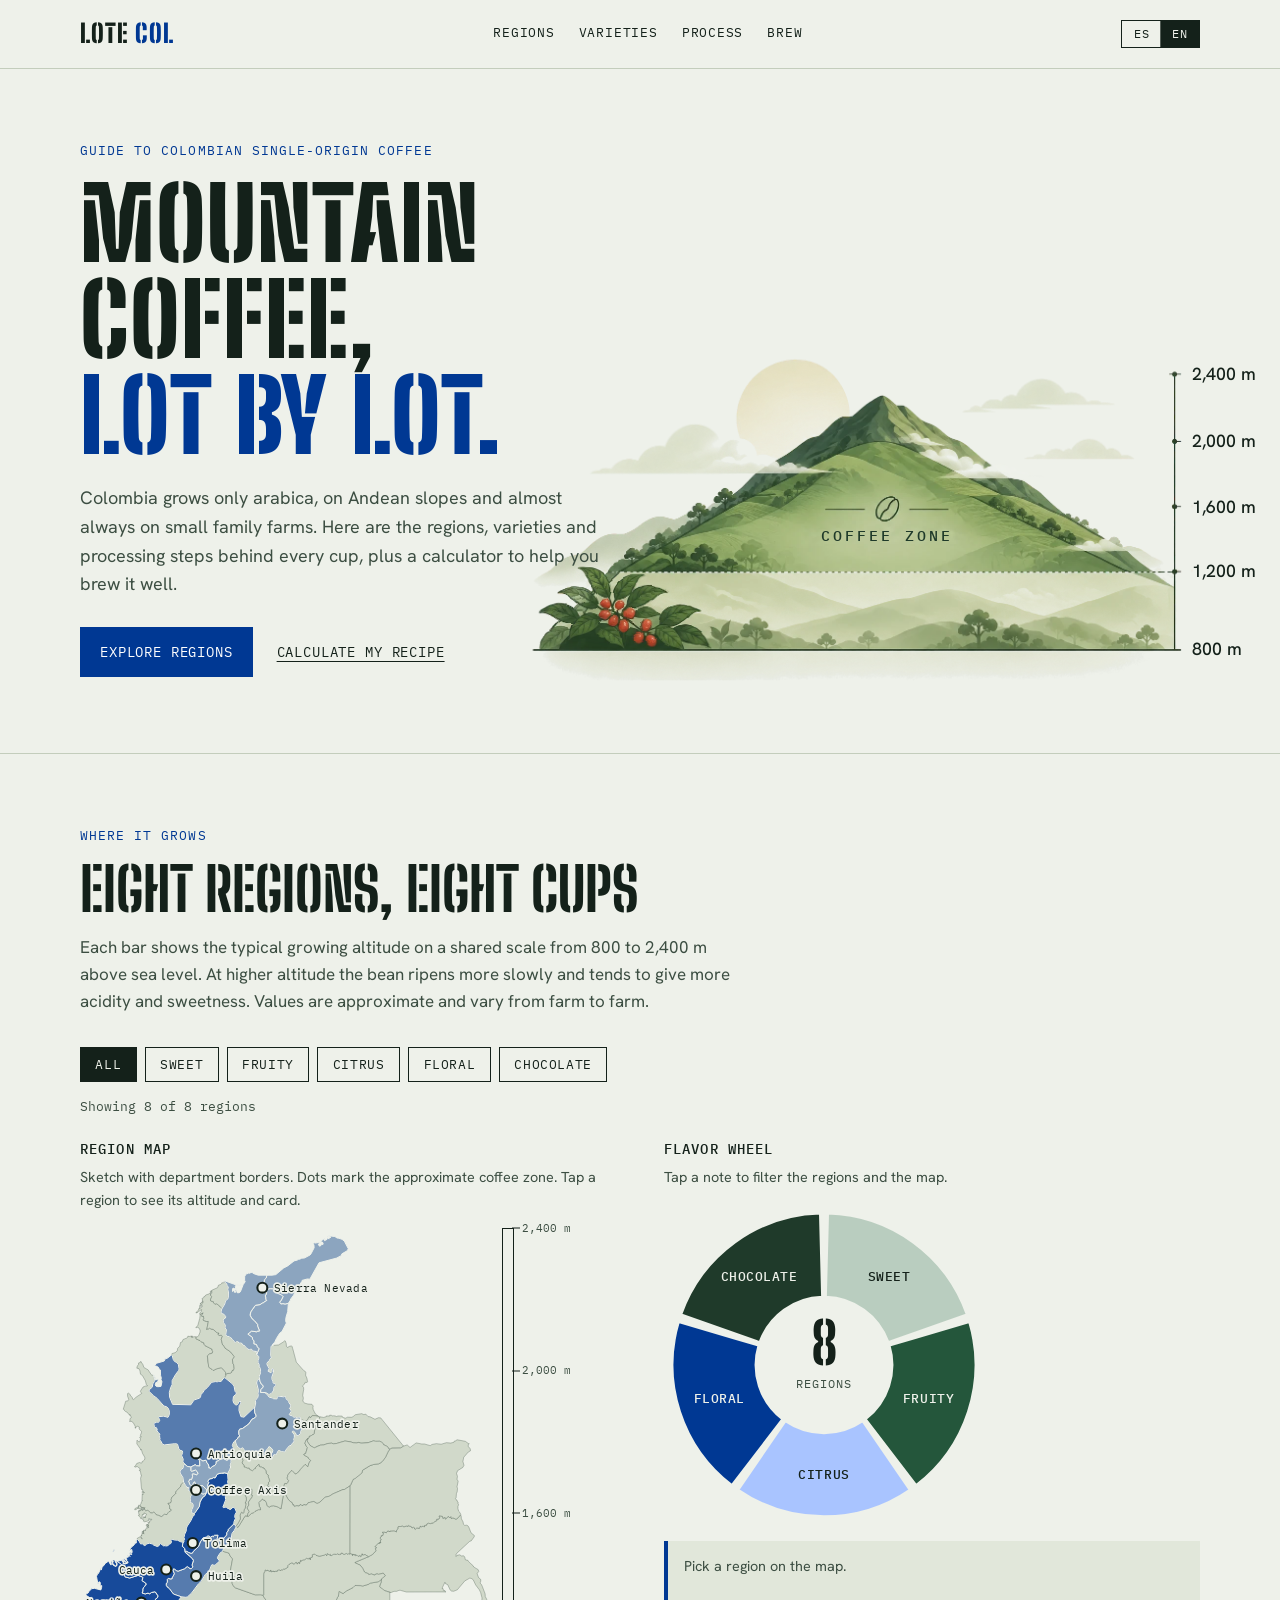
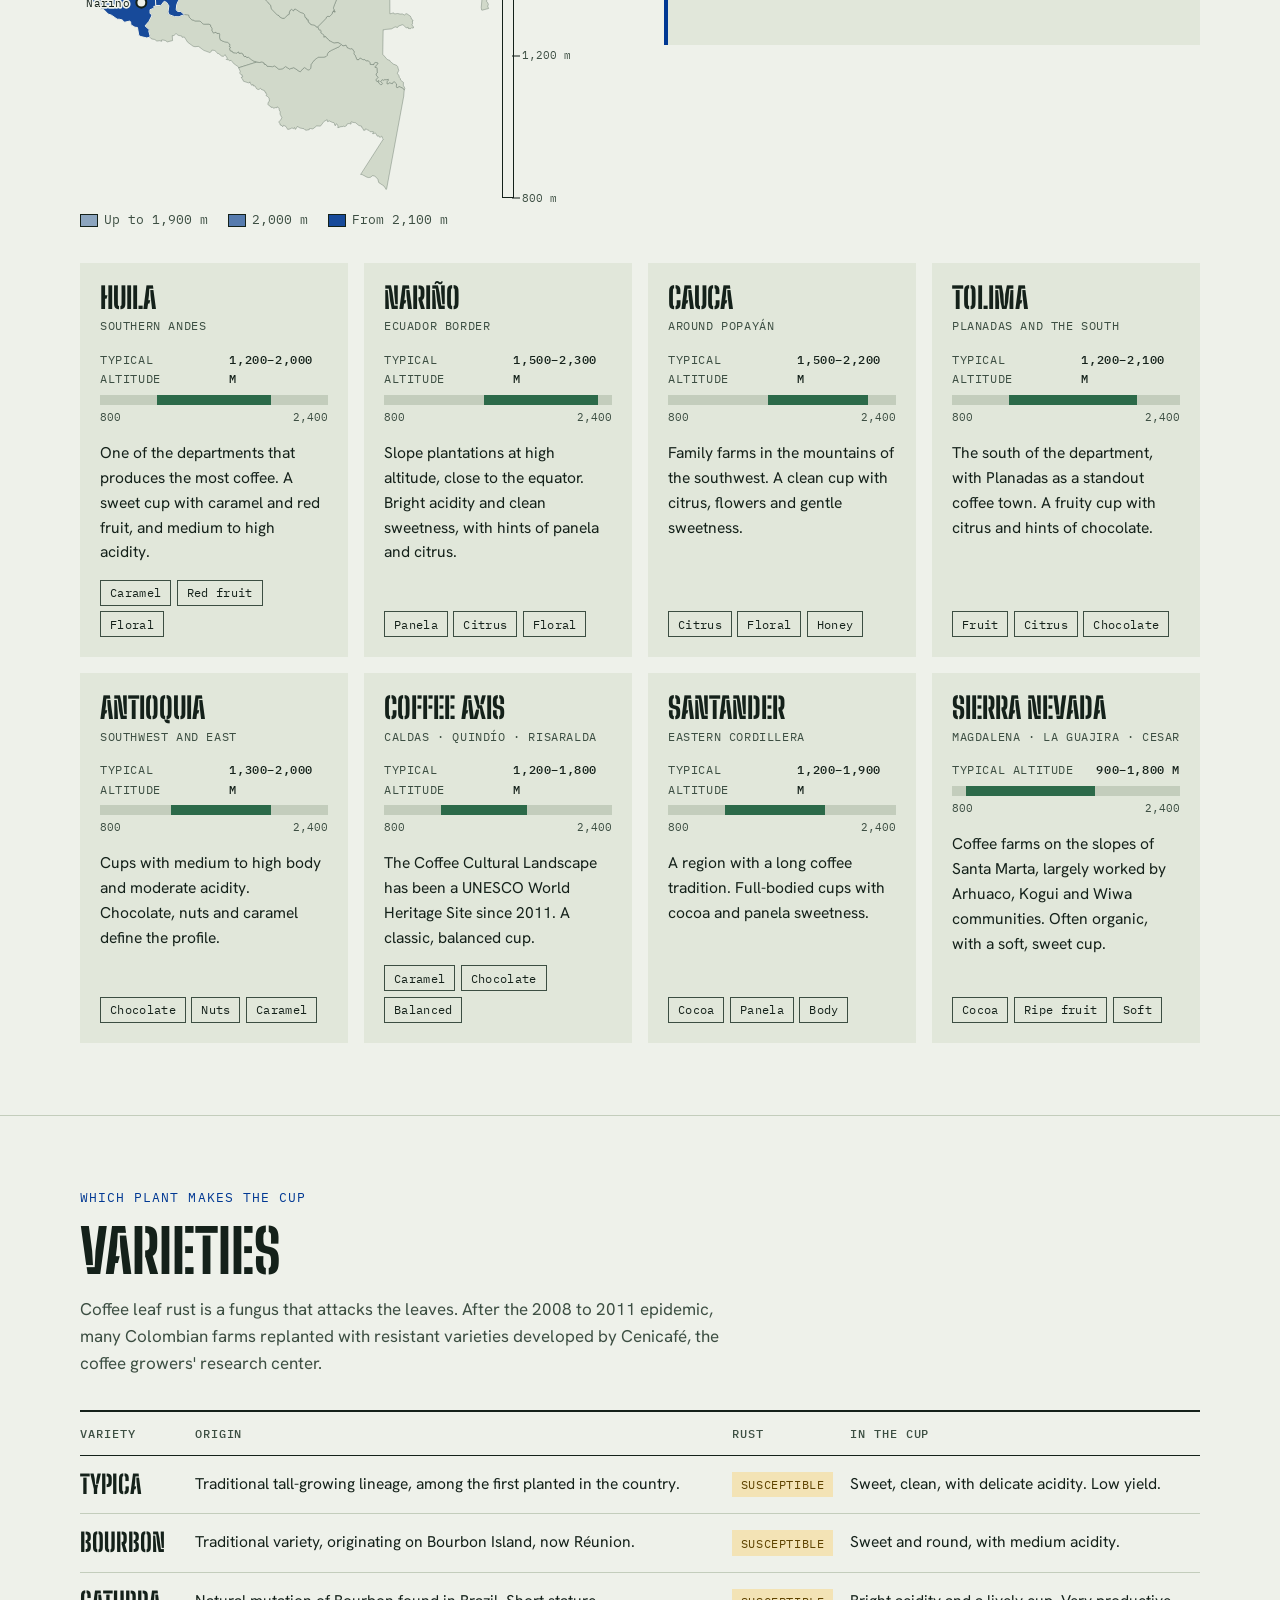
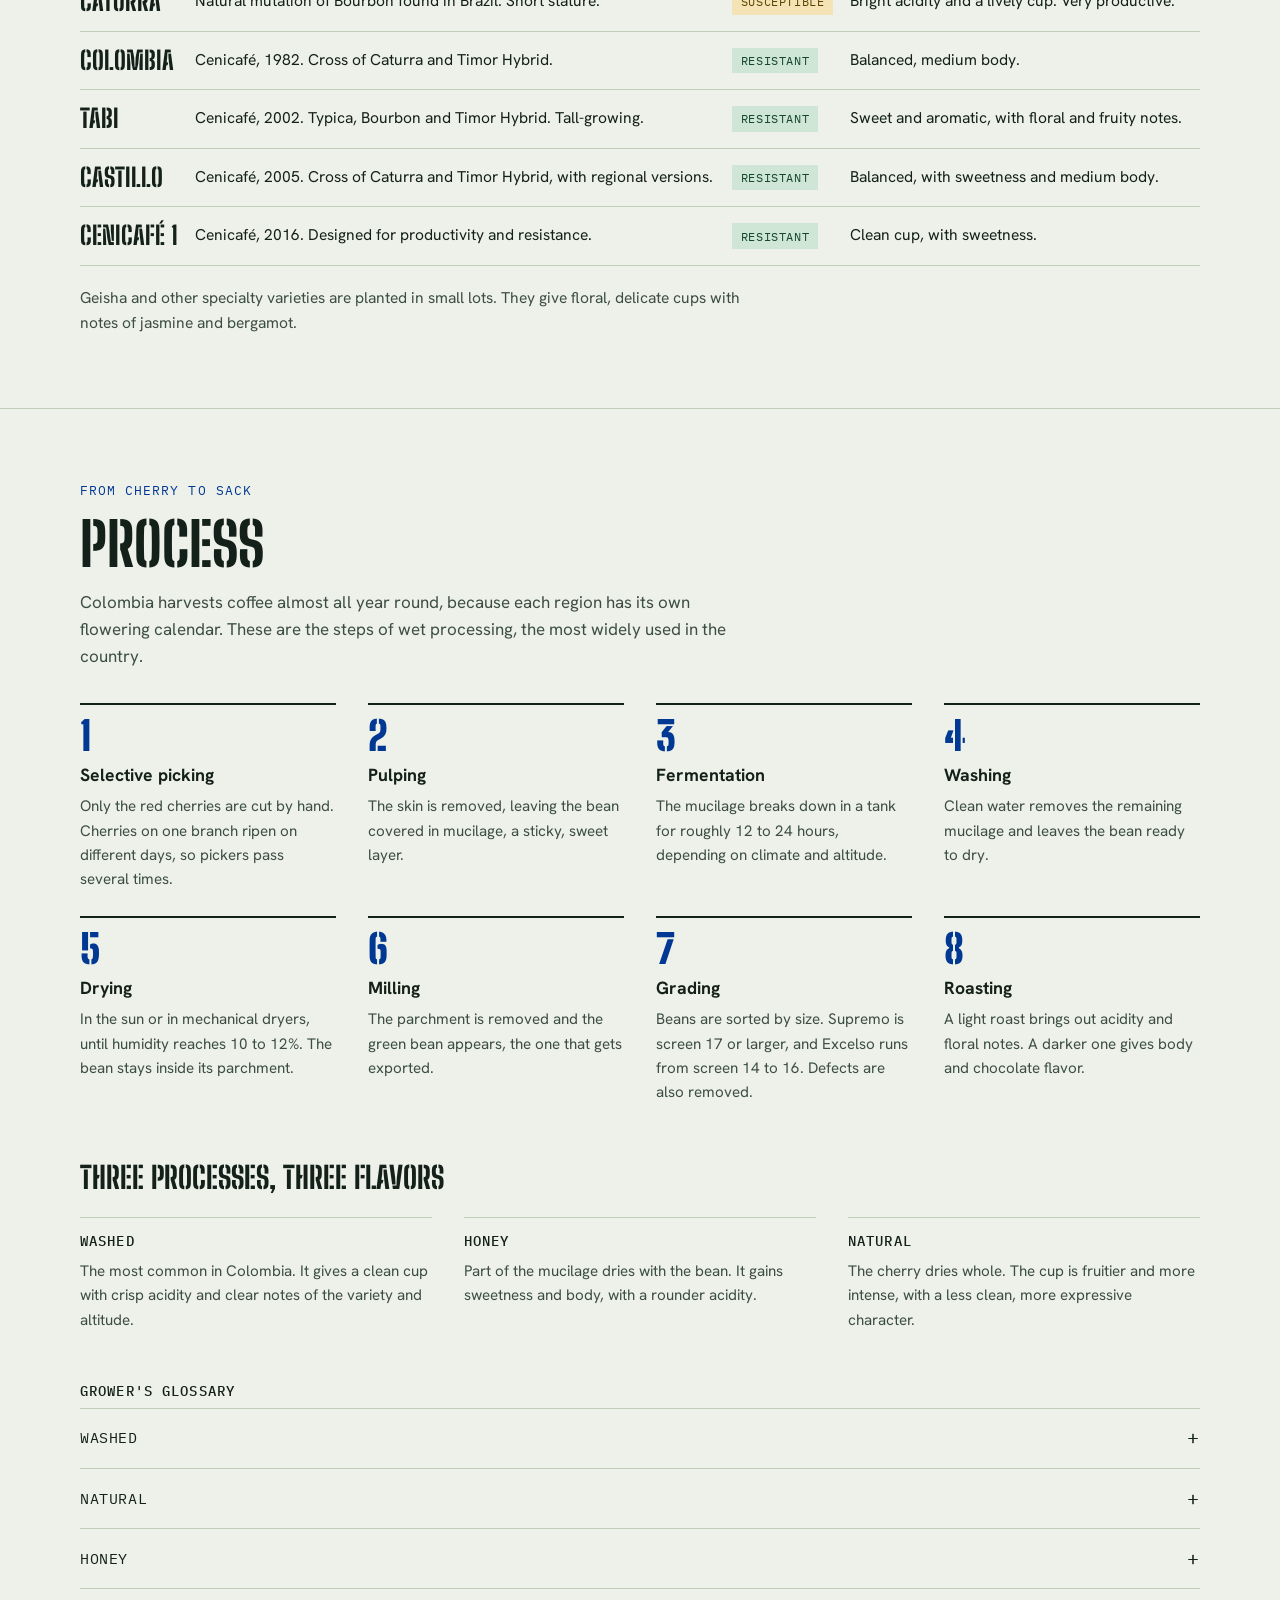
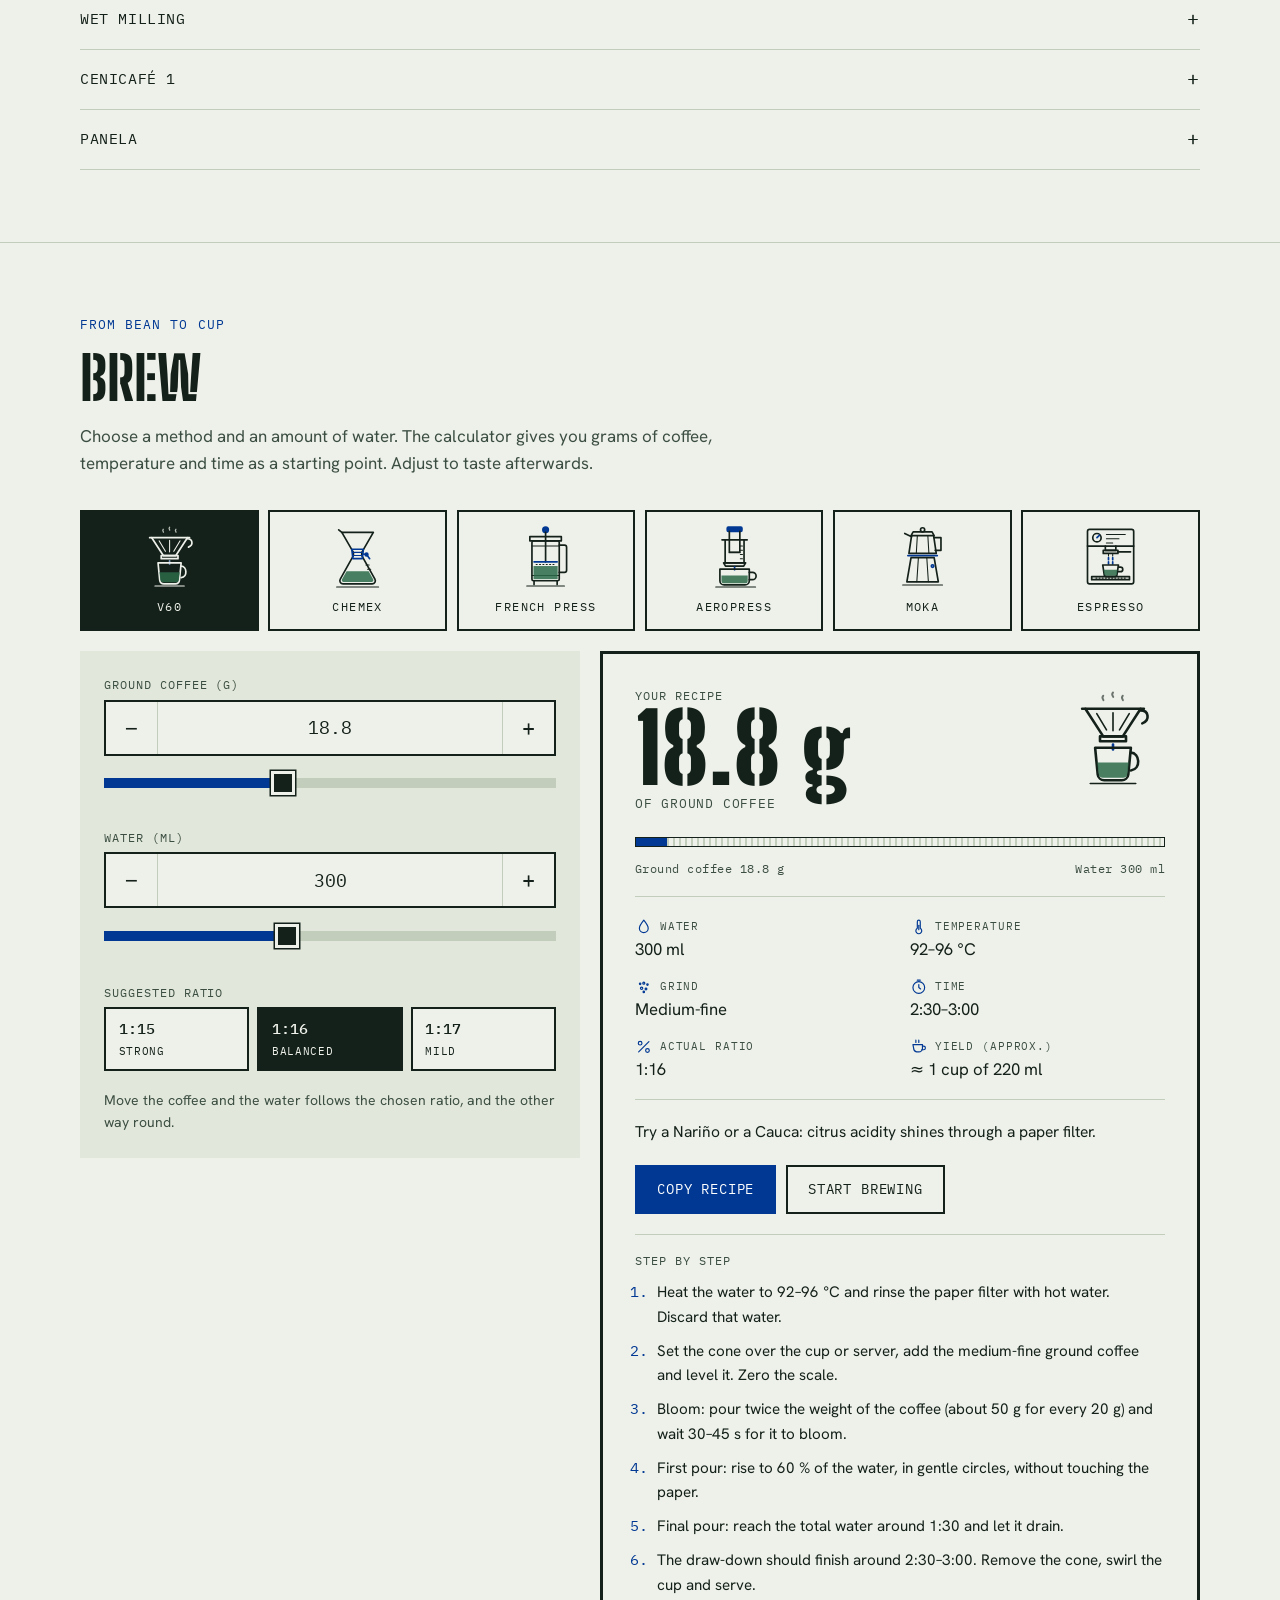
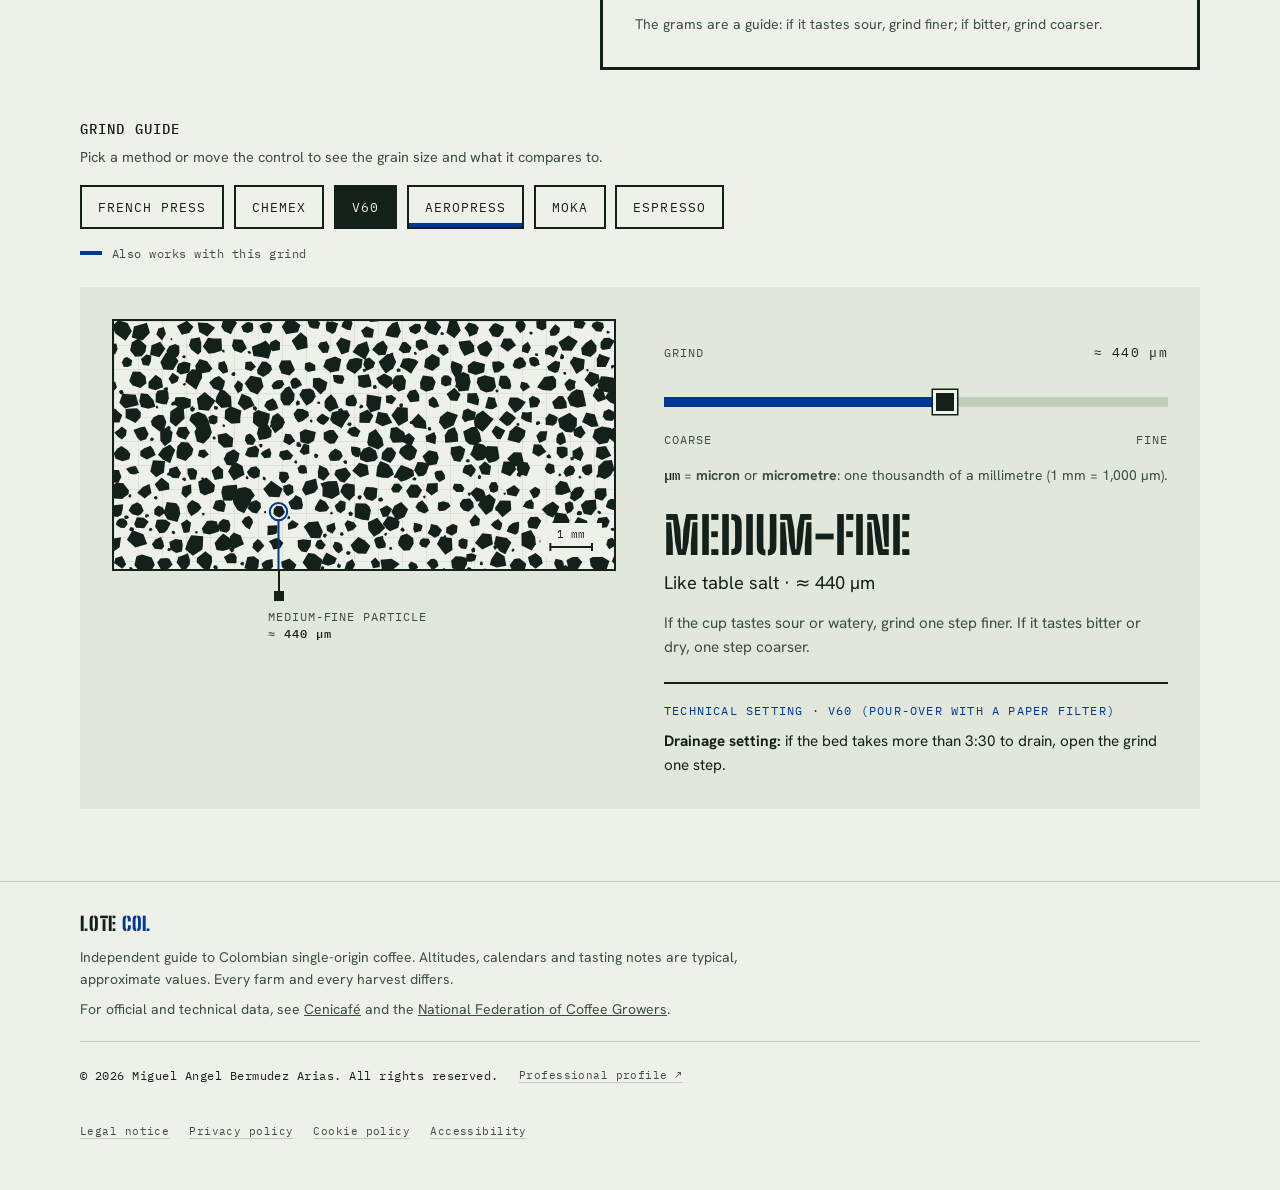
==== commit b87dd296: "Add files via upload" ====
--- a/index.html
+++ b/index.html
@@ -156,7 +156,14 @@
         <div class="ex-map">
           <h3 class="ex-h"><span lang="es">Mapa de regiones</span><span lang="en">Region map</span></h3>
           <p class="ex-note"><span lang="es">Croquis con las fronteras departamentales. Los puntos marcan la zona cafetera aproximada. Toca una región para ver su altura y su ficha.</span><span lang="en">Sketch with department borders. Dots mark the approximate coffee zone. Tap a region to see its altitude and card.</span></p>
-          <svg class="cmap" viewBox="0 0 500 688" role="group" aria-label="Mapa de Colombia con las ocho regiones cafeteras" data-label-es="Mapa de Colombia con las ocho regiones cafeteras" data-label-en="Map of Colombia with the eight coffee regions"><g class="base" aria-hidden="true"><path d="M120.9 492.0L118.3 491.4L116.4 489.7L115.5 489.7L113.4 491.7L111.3 491.9L111.7 497.8L105.4 499.4L102.9 497.7L99.0 496.9L98.5 497.1L98.6 498.7L96.1 498.0L92.7 498.4L90.2 496.5L86.2 495.8L84.7 494.0L83.8 493.8L84.6 492.1L83.0 486.4L83.5 484.2L78.5 480.1L83.2 474.6L86.8 467.1L86.7 466.3L84.5 465.1L84.5 460.6L88.9 458.5L89.2 456.2L90.3 456.5L91.5 455.5L96.0 455.7L98.2 454.8L101.2 450.7L101.8 450.5L104.5 451.7L107.2 455.9L106.2 463.3L106.5 465.0L108.3 467.0L114.0 468.9L119.6 469.1L122.1 467.7L124.5 467.5L125.5 466.3L130.0 466.6L131.3 467.2L132.0 469.8L134.9 472.8L136.5 473.0L138.7 474.1L144.0 474.1L145.6 474.9L148.1 477.5L149.6 478.0L155.3 477.9L157.0 478.5L157.8 479.2L157.9 480.8L159.5 483.2L159.4 485.9L160.5 488.2L161.4 488.5L164.2 487.7L165.1 489.1L168.2 489.2L168.6 490.3L168.4 493.6L169.5 497.2L173.8 499.1L178.3 500.0L180.7 502.0L180.9 503.6L180.2 505.0L181.7 505.8L180.6 507.7L181.4 510.2L183.6 510.5L184.3 512.1L185.6 512.7L187.8 512.5L189.2 513.0L190.8 511.3L191.5 511.6L192.0 513.3L194.9 512.9L196.7 514.0L197.9 516.9L200.3 516.8L201.2 518.3L203.3 517.9L208.4 522.0L213.4 523.7L191.4 530.6L191.1 529.5L185.5 525.6L182.3 521.6L180.5 522.1L179.3 521.1L176.4 520.5L177.8 519.1L175.0 514.8L173.1 516.9L170.7 516.4L167.4 513.6L166.0 513.4L163.9 510.8L162.3 509.7L159.1 509.3L158.4 511.0L156.7 512.3L149.4 509.6L142.9 504.8L138.7 505.2L136.4 504.6L129.9 499.8L125.9 493.5L123.2 493.9L122.5 492.1Z"/><path d="M69.2 166.5L70.8 164.3L70.6 162.9L73.0 162.0L73.3 160.9L76.0 165.0L77.0 168.2L82.2 171.2L85.9 176.9L86.7 177.6L88.6 177.8L89.6 181.2L89.6 185.4L87.9 188.0L87.1 192.1L84.3 194.5L83.2 194.3L83.5 196.5L82.9 196.8L88.8 202.4L92.9 205.4L100.3 213.8L102.2 215.1L104.1 215.5L106.3 217.3L107.7 220.5L107.8 225.0L106.2 228.4L100.7 227.0L95.3 227.7L94.6 228.6L95.9 230.9L96.1 232.4L95.6 233.5L94.6 234.4L92.7 234.2L89.1 235.6L89.3 237.9L90.0 238.7L89.2 239.8L90.2 239.9L90.7 241.1L91.8 240.3L92.0 242.0L93.3 242.4L93.3 243.0L92.5 242.8L92.2 243.4L92.3 244.7L93.3 244.7L93.9 246.4L96.5 248.7L95.9 249.9L96.6 250.5L95.8 251.1L96.5 252.2L96.1 253.2L96.6 253.5L96.1 256.0L97.2 256.5L99.5 260.9L101.0 261.5L105.2 261.5L114.0 260.3L116.9 260.5L117.7 261.0L119.3 266.6L120.5 268.1L123.5 269.0L123.8 270.8L122.6 274.5L124.5 278.9L124.1 282.3L126.3 284.9L124.8 286.5L124.3 289.8L121.4 291.7L120.7 293.9L120.8 295.7L124.1 301.0L125.0 306.6L122.4 309.2L121.2 312.4L116.1 317.4L115.5 319.0L115.9 320.0L115.3 320.8L110.9 324.7L110.0 327.4L110.3 329.3L109.8 331.2L108.6 331.9L106.1 332.3L108.2 335.2L108.1 338.5L109.8 339.4L110.3 340.5L109.1 341.8L107.2 342.5L105.0 345.8L101.8 345.5L98.3 348.2L95.1 346.8L92.3 346.3L89.7 343.1L88.5 343.0L87.3 343.9L85.4 343.8L81.8 340.7L79.2 341.3L78.2 340.4L77.8 338.3L78.5 337.4L74.5 337.3L72.5 334.1L73.6 332.5L74.2 330.2L75.5 329.1L74.7 329.1L75.2 320.7L76.0 321.8L76.3 320.7L75.2 319.6L75.0 317.9L76.6 318.5L77.7 319.8L75.5 316.5L75.2 315.2L74.4 315.5L74.1 313.8L73.1 302.0L74.2 298.2L73.6 297.9L72.8 293.0L72.2 293.2L71.7 292.6L71.7 291.9L72.8 291.9L71.7 289.4L70.6 289.1L69.5 288.0L67.9 287.9L67.6 288.6L65.6 287.9L67.0 286.8L68.4 284.2L71.8 282.9L73.8 283.7L74.7 283.4L75.2 281.5L75.9 281.5L77.6 280.0L78.2 278.6L78.1 276.5L75.5 272.1L73.9 267.0L73.3 268.0L72.7 266.3L68.6 260.4L68.7 256.2L68.9 256.0L71.4 258.4L72.8 256.0L72.9 253.9L72.0 252.5L73.1 251.8L73.6 252.4L73.6 251.2L72.8 250.2L74.1 247.1L74.2 245.4L71.4 242.5L71.6 240.2L69.5 239.2L67.8 240.0L67.3 240.6L67.6 241.2L66.5 241.5L66.7 239.5L64.3 234.9L61.2 232.8L60.1 234.0L60.3 230.1L61.9 228.9L61.4 227.4L60.1 225.0L60.1 226.1L56.5 222.0L55.0 221.5L53.8 220.3L54.1 220.1L52.2 218.6L55.2 208.9L57.8 208.6L58.8 206.8L57.4 202.9L57.4 199.8L58.4 199.2L60.8 201.2L61.0 202.2L63.0 204.5L63.5 206.5L64.8 206.9L67.6 204.2L74.4 199.7L72.8 197.0L76.0 191.9L78.6 190.8L81.5 190.4L80.0 188.7L78.8 184.1L75.3 178.0L73.0 176.4L72.3 172.3L71.1 169.7L68.5 169.1ZM70.6 341.9L70.9 340.8L72.9 340.3L73.6 339.2L74.5 339.2L75.5 340.0L76.6 339.5L76.1 340.8L74.0 340.2L72.2 341.6ZM73.9 337.4L77.1 337.7L75.9 339.3L74.7 338.2L72.7 338.7L69.3 338.5L67.8 339.6L66.2 340.1L66.0 339.8L66.2 338.7L68.0 337.6L70.6 337.7L69.5 336.6L70.9 336.6L69.9 336.3L71.4 335.2L70.6 334.9L70.9 334.4L72.6 335.4Z"/><path d="M485.4 461.1L484.6 461.0L484.1 457.9L485.1 446.4L483.3 439.6L481.8 436.5L477.4 430.7L474.4 424.4L472.7 423.1L470.4 422.4L464.3 425.8L455.2 436.6L450.8 438.3L448.1 438.0L446.7 436.9L443.6 430.3L440.9 429.1L440.3 427.4L436.8 434.8L438.1 435.1L438.4 437.2L440.3 437.5L440.4 438.6L441.5 439.1L393.9 439.2L386.3 437.1L384.8 437.2L382.0 438.4L378.8 438.4L375.7 439.7L374.4 439.7L366.0 436.8L361.4 432.6L363.2 427.7L363.9 423.1L368.2 419.5L366.5 416.9L365.5 416.5L360.4 417.9L358.5 417.4L356.6 417.7L355.8 418.9L351.7 417.5L348.3 418.2L347.9 417.0L344.4 415.9L343.1 414.9L341.0 410.5L338.1 406.8L332.0 404.3L331.7 403.6L348.0 396.6L353.6 393.6L354.7 391.6L356.7 390.3L357.0 388.7L356.3 386.8L357.4 386.2L357.5 385.5L355.7 384.6L359.9 380.2L361.4 380.5L361.6 378.9L362.2 379.9L362.8 379.8L362.3 376.9L363.4 376.4L362.0 374.1L363.2 372.3L363.2 371.3L365.3 371.0L365.8 368.6L364.7 367.0L367.6 366.9L369.5 367.8L370.9 365.8L372.2 365.3L373.3 366.8L374.0 365.6L379.1 365.3L381.7 366.7L382.1 364.2L383.5 363.2L383.5 360.5L389.0 359.4L390.8 360.6L394.1 359.5L395.9 360.0L396.3 358.9L396.8 358.8L398.0 360.0L399.2 360.0L400.4 360.8L400.7 361.9L402.4 361.0L403.8 361.8L403.6 362.9L404.4 363.6L406.4 361.8L409.5 362.4L410.5 359.7L411.7 360.5L414.1 359.6L414.9 360.4L415.8 360.4L415.6 358.9L418.2 358.6L418.4 357.1L420.4 356.1L422.3 356.7L423.5 356.6L424.8 355.7L426.1 356.2L427.8 354.2L430.5 353.1L430.2 351.5L433.1 351.1L433.9 349.3L433.3 348.2L433.2 347.5L433.8 347.2L437.3 347.9L437.9 350.3L440.5 349.1L440.9 349.6L440.7 351.1L441.7 350.9L444.3 347.8L446.1 349.8L447.5 348.1L448.0 350.5L450.0 349.7L452.9 351.1L454.5 351.0L456.1 349.8L458.0 347.1L459.3 346.4L459.9 347.5L460.2 350.9L462.2 354.6L462.7 357.5L464.2 358.8L466.5 358.6L468.0 359.3L469.1 360.8L471.8 367.8L475.8 371.0L475.6 372.6L472.2 377.3L469.9 378.3L454.5 392.6L453.8 393.7L453.8 396.4L455.1 394.9L458.0 394.3L460.4 395.7L462.9 395.5L464.2 397.0L465.0 400.4L468.0 401.0L469.2 402.9L474.4 407.6L475.0 409.0L480.4 412.2L481.1 414.5L479.3 416.6L479.3 417.4L480.9 421.8L483.4 423.9L483.6 426.0L482.7 428.4L484.3 430.1L485.3 432.2L488.8 441.4L489.0 444.8L490.7 447.9L490.7 451.0L491.9 452.2L492.7 454.0L492.0 456.4L493.0 459.1Z"/><path d="M374.4 439.7L373.8 439.7L373.9 465.6L378.0 464.4L378.9 464.7L379.4 465.7L383.2 465.1L386.3 465.8L388.9 465.6L391.3 466.9L393.2 465.5L394.4 465.4L398.7 468.5L399.0 469.7L399.8 470.3L399.6 471.7L401.9 473.3L401.9 473.8L401.0 474.2L401.3 477.8L400.3 478.8L402.4 481.3L402.3 482.5L401.5 482.7L400.0 482.4L399.0 483.4L396.1 483.3L395.9 481.7L393.5 482.4L390.4 479.4L388.9 478.7L384.2 480.4L383.2 482.0L380.2 481.3L375.8 483.7L368.0 484.4L366.4 485.0L365.8 484.5L365.3 514.4L370.7 520.6L373.7 521.7L374.6 523.3L378.1 526.1L382.0 527.7L383.2 529.0L384.6 533.8L382.9 537.3L385.1 540.5L385.1 542.0L386.5 543.6L386.7 545.4L390.3 548.3L390.1 551.7L392.0 555.3L391.2 557.6L389.4 555.2L385.4 553.5L382.8 554.6L382.0 554.4L381.6 552.9L382.0 550.2L379.3 547.8L378.1 547.9L377.0 549.8L373.4 549.0L371.5 550.3L370.7 550.2L370.1 549.2L370.7 546.9L372.0 545.5L371.9 544.6L369.2 545.4L367.9 544.8L366.6 545.9L365.2 545.3L364.0 545.7L363.0 547.0L365.1 549.8L364.1 550.9L362.5 550.9L360.2 548.9L360.6 546.2L358.3 547.5L356.8 545.3L359.5 542.1L357.4 539.5L357.1 538.1L358.6 536.8L358.2 530.6L357.6 530.0L355.9 530.3L355.8 529.4L359.1 525.9L359.4 524.9L356.8 524.2L354.8 525.4L354.6 526.9L350.1 526.6L349.7 524.3L348.0 522.4L345.3 522.4L343.4 520.8L341.6 521.0L338.4 519.2L337.6 519.2L336.5 520.9L334.1 520.9L332.0 515.7L330.4 513.8L330.6 510.8L328.6 508.0L327.6 507.6L326.3 508.1L322.4 506.5L321.0 503.4L317.3 504.1L313.9 501.5L311.1 500.3L306.5 500.9L300.4 497.7L299.1 495.7L297.7 495.1L296.5 493.1L294.1 493.8L294.3 491.3L290.5 488.5L290.7 485.8L289.6 484.8L288.8 485.4L288.2 484.9L287.7 482.7L286.6 481.4L296.5 471.3L297.7 469.1L299.0 468.5L301.1 468.7L303.6 466.3L304.5 464.7L304.7 463.1L305.6 463.0L305.9 461.6L306.9 463.3L307.8 463.4L305.9 459.3L305.9 457.5L310.4 446.1L311.8 444.1L312.4 438.7L313.0 438.6L317.4 441.1L321.6 437.8L329.3 433.9L331.8 431.3L341.8 431.8L348.0 429.9L350.2 428.5L359.9 426.8L363.8 424.0L363.2 427.7L361.5 431.9L361.7 433.2L368.0 437.8Z"/><path d="M391.2 557.6L390.6 564.9L370.1 676.0L369.4 677.5L366.8 673.3L360.5 669.2L359.3 665.0L355.6 661.2L352.9 660.8L350.5 662.7L348.4 663.1L346.2 662.6L340.4 659.5L338.6 659.3L366.0 616.6L365.0 615.7L364.2 613.3L363.8 613.0L362.0 614.8L360.6 612.8L359.3 613.3L358.6 613.0L357.0 609.9L356.2 609.4L353.4 610.3L352.9 609.3L354.0 608.7L354.2 607.9L353.7 607.5L350.2 607.9L348.6 606.1L346.5 605.4L344.9 604.2L344.2 604.7L344.1 605.9L342.1 606.0L341.5 603.9L340.0 602.8L339.7 601.1L336.5 600.3L331.8 596.4L331.0 596.8L327.1 595.9L326.7 596.4L327.2 598.4L326.8 598.6L324.8 597.9L323.2 598.1L322.3 598.5L321.5 600.4L319.6 601.6L317.9 601.1L315.7 601.9L315.4 601.4L311.2 603.0L310.7 602.2L311.5 601.1L309.7 598.2L308.8 598.6L308.1 600.6L307.2 599.7L307.1 598.0L306.5 596.9L304.2 596.4L300.9 594.8L298.7 595.6L298.2 593.3L294.6 595.2L290.1 601.0L285.5 600.8L280.9 604.4L278.0 603.9L276.7 604.2L276.6 605.3L272.9 606.0L271.4 605.5L270.3 604.2L265.5 603.3L262.2 601.4L260.7 604.2L259.5 604.9L258.7 602.7L257.5 604.1L255.8 603.1L253.2 604.5L250.6 605.0L248.5 601.5L245.7 600.0L244.6 601.8L244.0 600.6L241.6 599.7L241.3 598.2L240.1 596.5L240.2 595.5L242.0 593.7L243.6 590.9L241.3 586.4L241.6 583.8L240.3 581.5L240.3 579.5L237.7 577.7L237.3 578.9L235.3 578.6L234.0 579.6L232.5 578.4L230.4 578.3L230.1 577.5L227.6 575.9L226.8 574.9L226.8 573.4L227.6 571.5L228.6 570.9L228.1 567.1L226.5 565.4L225.0 564.7L224.7 564.1L225.5 562.9L224.4 562.0L224.1 560.2L223.3 560.2L222.5 558.2L218.7 556.7L217.8 555.3L215.9 556.9L213.7 556.4L212.8 555.6L211.2 552.6L208.7 552.3L209.1 551.3L208.7 550.6L207.3 551.7L206.5 551.2L204.9 547.6L204.3 548.8L203.2 548.8L197.3 546.9L195.9 543.9L194.2 542.3L196.4 541.5L195.6 540.1L195.9 539.4L194.2 539.0L192.6 536.9L193.4 535.0L191.4 530.6L213.4 523.7L217.2 524.3L219.5 523.5L222.0 524.7L222.2 526.2L224.2 526.5L225.8 528.8L232.4 529.3L234.7 528.3L239.8 532.2L241.4 532.3L244.7 531.7L248.1 529.1L252.6 532.1L258.0 530.4L264.4 534.9L266.0 535.3L268.9 531.8L271.1 530.3L275.0 533.2L276.8 532.9L278.3 531.5L278.7 526.7L282.9 521.1L286.5 518.4L288.7 517.8L294.2 517.8L297.0 517.0L297.9 516.1L298.9 513.2L300.4 511.4L303.0 509.7L312.4 505.3L315.1 502.7L316.0 503.6L317.9 504.2L321.0 503.4L322.4 506.5L326.3 508.1L328.1 507.7L329.1 508.5L330.8 511.5L330.4 513.8L332.0 515.7L334.1 520.9L336.5 520.9L337.6 519.2L338.4 519.2L341.6 521.0L343.4 520.8L345.3 522.4L348.0 522.4L349.7 524.3L350.1 526.6L354.6 526.9L354.8 525.4L356.8 524.2L359.4 524.9L359.1 525.9L355.8 529.4L355.9 530.3L357.6 530.0L358.2 530.6L358.6 536.8L357.1 538.1L357.4 539.5L359.5 542.1L356.8 545.3L358.3 547.5L360.6 546.2L360.2 548.9L362.5 550.9L364.1 550.9L365.1 549.8L363.0 547.0L364.0 545.7L365.2 545.3L366.6 545.9L367.9 544.8L369.2 545.4L371.9 544.6L372.0 545.5L370.7 546.9L370.1 549.2L370.7 550.2L371.5 550.3L373.4 549.0L377.0 549.8L378.1 547.9L379.3 547.8L382.0 550.2L381.6 552.9L382.0 554.4L382.8 554.6L385.4 553.5L389.4 555.2Z"/><path d="M247.6 136.2L248.8 139.3L249.1 142.9L249.8 143.8L250.5 144.0L253.0 142.7L254.9 142.3L256.4 143.4L256.0 144.8L256.7 145.6L261.0 161.9L269.7 171.8L271.9 173.2L272.5 174.5L272.2 177.7L273.7 181.1L274.6 185.4L274.0 186.3L271.7 186.2L270.8 188.4L268.4 190.5L269.7 192.3L269.9 194.7L268.7 202.0L269.5 205.2L268.9 208.6L269.9 210.4L271.4 211.4L275.1 212.4L279.8 212.7L281.4 214.8L281.0 216.8L281.4 219.2L284.1 224.5L288.2 227.5L284.0 226.5L280.7 226.4L279.6 226.9L278.3 228.8L276.5 227.8L274.9 230.9L272.7 232.9L271.1 232.8L267.8 231.4L267.1 232.4L266.1 232.6L265.6 228.0L262.0 228.2L261.2 229.1L260.4 227.8L258.2 228.4L256.3 226.8L252.8 225.6L252.6 225.0L254.8 221.5L254.5 219.7L252.7 217.7L254.2 216.0L254.3 213.7L252.1 210.9L251.9 208.9L248.6 206.1L248.3 203.5L246.9 203.2L245.7 203.7L239.3 202.8L238.1 204.1L237.6 206.2L233.6 206.0L232.2 205.1L228.1 204.0L226.2 201.2L222.4 198.2L224.5 198.7L227.8 200.8L229.9 200.2L233.4 196.3L234.0 192.1L235.5 191.2L236.5 189.6L236.4 188.6L235.2 187.5L233.5 187.4L233.0 186.8L232.8 184.6L231.7 182.9L231.5 179.8L233.3 174.7L233.7 170.4L233.0 169.9L231.2 169.8L231.7 173.0L229.5 174.9L229.3 173.7L226.8 172.6L228.3 169.5L225.5 164.5L226.1 162.2L228.8 159.8L228.9 158.5L230.9 156.7L230.1 153.4L230.5 143.3L231.7 141.8L239.5 141.1L245.0 137.8L246.7 136.2Z"/><path d="M289.4 227.8L294.1 228.6L297.1 227.6L297.0 226.8L301.2 226.9L301.3 225.9L303.2 225.9L304.2 226.8L305.7 226.4L306.1 226.9L307.6 226.6L309.3 227.5L311.4 226.8L316.3 227.0L317.0 228.6L320.6 229.5L322.6 228.3L327.5 228.4L329.5 227.6L332.2 225.3L339.9 224.0L342.4 225.1L344.9 224.6L347.6 227.6L349.9 227.7L355.2 230.5L356.5 230.5L360.2 228.9L362.8 229.1L390.3 263.1L390.7 263.1L386.7 265.5L376.6 265.5L373.8 266.9L372.5 266.4L371.7 264.5L370.4 263.4L367.0 262.0L365.9 260.2L363.3 258.0L361.4 257.3L356.8 257.4L354.1 256.8L347.8 259.0L338.9 259.6L336.4 258.7L333.4 259.4L329.6 259.1L326.7 258.1L319.7 257.0L309.5 260.0L305.7 260.4L303.7 259.6L299.1 260.0L293.8 261.8L290.1 262.0L285.7 263.6L283.4 265.2L281.7 265.0L277.6 262.5L274.2 257.5L274.0 256.1L276.2 253.0L277.1 250.7L278.6 250.9L280.0 249.5L281.7 249.0L282.5 247.8L283.9 238.8L285.9 236.7Z"/><path d="M288.2 227.5L289.4 227.9L285.9 236.7L283.9 238.8L282.5 247.8L281.7 249.0L280.0 249.5L278.6 250.9L277.6 250.5L276.7 251.1L276.2 253.0L273.8 254.6L272.2 257.3L271.4 259.8L273.2 263.6L274.4 264.8L272.3 272.0L270.4 272.7L270.1 273.8L275.6 277.0L275.8 278.0L278.5 280.7L277.3 281.6L275.9 284.6L275.2 287.8L274.1 287.6L272.1 285.4L271.2 285.7L265.8 291.5L264.4 293.8L260.4 296.9L259.6 296.8L255.7 292.6L253.7 294.2L250.5 298.4L250.6 299.8L249.9 301.6L250.5 303.4L251.8 304.7L250.7 307.2L249.1 308.8L247.5 308.2L246.8 308.6L245.3 315.6L245.9 318.6L245.1 318.9L244.3 320.9L243.5 321.4L239.3 320.9L238.9 319.1L236.1 318.8L234.8 316.6L233.3 316.1L233.4 315.2L231.9 313.1L230.4 312.5L227.1 312.5L226.2 311.2L227.4 308.4L227.3 307.0L229.0 305.4L227.0 299.6L227.1 298.5L224.6 295.8L224.4 292.6L222.3 290.8L221.8 289.5L220.8 289.6L219.3 288.5L218.4 288.7L216.3 287.7L216.3 285.7L215.5 285.5L212.0 288.7L211.7 290.3L210.6 290.6L208.0 293.0L204.5 291.2L204.1 289.8L202.1 289.9L198.0 288.4L197.7 286.2L195.5 283.4L196.5 280.7L195.5 276.3L194.4 275.0L190.4 277.3L186.6 276.4L182.2 277.9L181.5 277.1L182.4 273.5L184.4 271.3L183.8 268.9L185.0 267.9L184.9 264.8L183.8 262.6L185.3 258.4L187.2 256.7L188.8 261.8L191.2 265.1L193.7 266.4L196.4 265.2L197.2 266.0L198.4 268.7L197.2 272.1L197.7 274.1L198.6 274.1L201.0 272.0L203.6 273.2L204.5 275.0L206.1 275.5L207.7 277.9L209.1 278.7L212.2 278.1L212.9 278.5L212.9 279.5L214.6 278.4L218.5 277.6L220.2 277.9L222.1 279.4L223.4 274.2L223.3 271.8L224.4 268.4L226.6 266.3L228.0 263.7L230.5 265.2L232.7 268.0L232.0 271.1L229.1 274.1L229.3 275.5L230.8 277.4L231.9 277.8L233.9 273.5L236.6 273.8L239.2 268.7L240.2 268.4L242.9 269.8L247.3 270.4L248.3 268.0L252.3 263.1L255.3 261.9L256.0 259.9L257.8 258.8L258.3 256.4L257.8 255.2L258.6 253.0L258.7 249.7L258.2 248.6L256.2 246.7L256.3 245.3L257.5 245.1L259.6 246.8L261.5 250.6L263.3 250.5L266.0 248.4L266.3 245.5L268.1 242.2L268.9 237.6L268.5 235.6L268.9 234.2L267.8 231.4L271.1 232.8L272.7 232.9L274.9 230.9L276.5 227.8L278.3 228.8L279.6 226.9L280.7 226.4L284.0 226.5Z"/><path d="M469.7 260.3L468.5 261.3L468.4 263.4L470.9 266.5L471.1 268.9L468.6 270.2L463.0 276.6L462.0 281.8L463.3 286.3L461.9 288.9L455.6 292.8L454.3 296.1L455.4 299.6L454.9 303.2L456.3 305.5L454.9 312.2L455.5 314.4L455.1 318.3L454.2 320.4L453.8 325.4L453.0 326.7L453.7 327.8L454.8 328.3L455.5 330.3L456.3 330.8L456.0 332.0L456.8 334.0L456.0 335.8L456.0 338.6L456.9 341.8L458.4 343.3L459.4 345.7L456.1 349.8L454.5 351.0L452.9 351.1L450.0 349.7L448.0 350.5L447.5 348.1L446.1 349.8L444.3 347.8L441.2 351.2L440.4 350.8L440.9 349.6L440.5 349.1L437.9 350.3L437.3 347.9L433.8 347.2L433.2 347.5L433.3 348.2L433.9 349.3L433.1 351.1L430.2 351.5L430.5 353.1L427.8 354.2L426.1 356.2L424.8 355.7L423.5 356.6L422.3 356.7L420.4 356.1L418.4 357.1L418.2 358.6L415.6 358.9L415.8 360.4L414.9 360.4L414.1 359.6L411.7 360.5L410.5 359.7L409.5 362.4L406.4 361.8L404.4 363.6L403.6 362.9L403.8 361.8L402.4 361.0L400.7 361.9L400.4 360.8L399.2 360.0L398.0 360.0L396.8 358.8L396.3 358.9L395.9 360.0L394.1 359.5L390.8 360.6L389.0 359.4L387.1 360.1L383.9 360.3L383.4 361.0L383.5 363.2L382.1 364.2L381.7 366.7L379.1 365.3L374.0 365.6L373.3 366.8L372.2 365.3L370.9 365.8L369.5 367.8L367.6 366.9L364.7 367.0L365.8 368.6L365.3 371.0L363.2 371.3L363.2 372.3L362.0 374.1L363.4 376.4L362.3 376.9L362.8 379.8L362.2 379.9L361.6 378.9L361.4 380.5L359.9 380.2L355.7 384.6L357.5 385.5L357.4 386.2L356.3 386.8L357.0 389.6L352.7 394.1L348.0 396.6L344.3 394.3L342.8 394.2L342.0 394.7L340.2 393.2L340.5 395.1L338.6 396.7L338.1 395.4L335.5 396.3L334.1 394.8L332.4 395.4L331.8 393.7L331.1 394.9L329.5 393.4L328.8 395.5L328.5 393.8L325.5 393.3L325.6 311.2L326.9 309.6L329.6 303.3L332.5 301.8L340.2 295.5L340.9 292.4L350.0 286.7L354.3 285.3L360.6 284.5L363.1 283.2L365.3 281.2L368.5 276.8L372.1 269.2L375.3 265.8L386.7 265.5L390.7 263.1L394.7 261.7L398.2 264.8L405.6 259.3L412.3 260.6L415.7 260.6L422.6 262.6L424.6 261.2L430.0 260.2L435.8 260.9L442.1 259.0L447.2 259.5L451.0 258.6L451.8 257.0L453.3 256.8L454.9 255.5L465.0 257.4L468.4 259.9Z"/><path d="M69.4 375.9L68.9 375.5L69.3 374.2L72.8 372.5L74.3 374.8L75.2 375.2L73.3 371.9L73.9 370.8L74.7 371.5L74.2 370.6L74.9 368.4L74.7 367.5L75.5 367.5L75.4 368.8L76.7 368.6L77.4 369.2L76.6 368.1L77.1 367.8L76.0 367.5L76.4 367.1L76.9 367.3L77.0 366.7L75.0 366.7L75.1 366.1L76.9 366.2L76.0 365.6L76.9 365.3L76.6 364.8L78.2 364.5L78.1 365.1L79.6 364.8L78.9 364.4L80.4 361.5L81.2 361.9L83.3 360.9L81.2 360.9L81.0 360.3L82.9 359.3L80.6 359.9L80.1 359.6L80.0 358.3L80.2 357.7L81.3 358.5L83.0 358.7L81.0 357.7L82.2 357.6L82.9 356.9L82.0 355.5L82.6 354.9L83.2 356.0L83.8 355.5L83.4 353.9L85.3 353.3L86.7 351.4L84.3 351.6L84.8 351.1L82.9 350.8L83.1 352.6L80.8 353.9L77.9 354.4L76.3 353.6L77.1 352.6L75.5 351.7L76.0 349.2L77.2 348.5L77.6 349.0L77.1 349.4L79.6 348.9L78.2 348.9L80.4 345.3L77.4 343.7L77.4 345.3L76.0 345.3L76.0 346.2L75.2 345.9L74.9 348.7L74.2 350.8L73.5 350.9L72.8 350.0L73.1 349.4L70.8 347.5L70.8 346.2L71.7 346.2L70.8 344.2L70.6 341.9L72.2 341.6L74.0 340.2L76.1 340.8L77.8 338.3L78.2 340.4L79.2 341.3L81.8 340.7L85.4 343.8L87.3 343.9L88.5 343.0L89.7 343.1L92.3 346.3L95.1 346.8L97.5 348.2L98.8 348.1L101.8 345.5L105.0 345.8L106.2 343.6L107.2 342.5L109.1 341.8L110.4 340.0L108.1 338.5L108.2 335.2L106.2 332.2L107.9 332.2L109.8 331.2L110.3 329.3L110.0 327.4L110.9 324.7L115.3 320.8L115.9 320.0L115.5 319.0L116.1 317.4L121.2 312.4L122.4 309.2L125.0 306.6L127.1 310.3L128.5 311.6L128.8 313.1L131.1 313.1L130.4 315.1L131.2 317.2L132.2 317.6L133.9 316.9L133.9 318.7L139.4 319.5L139.4 321.6L135.0 321.4L133.5 323.5L132.9 325.9L133.3 329.7L132.4 331.1L135.6 332.1L136.5 334.0L136.4 336.5L134.9 339.6L134.5 343.1L137.5 344.9L138.2 346.3L136.2 347.7L133.7 353.2L129.5 359.5L128.4 362.1L128.1 365.6L126.0 370.3L125.4 373.7L126.2 375.4L125.6 376.2L125.0 379.5L120.9 378.4L117.8 376.7L113.8 376.4L110.5 375.3L109.5 376.6L110.3 377.8L110.1 379.8L109.3 380.9L107.4 381.5L105.9 383.6L104.9 383.0L103.6 384.1L102.7 383.0L101.1 383.7L96.9 380.6L94.8 383.8L93.2 384.3L88.6 382.4L87.4 381.3L83.6 380.3L80.6 381.2L78.6 383.0L77.5 383.0L75.2 381.0L73.1 381.2L71.2 377.7Z"/><path d="M110.2 153.2L110.9 152.6L110.9 151.6L115.0 150.3L117.4 148.1L117.8 145.2L120.3 142.6L121.3 138.1L123.3 137.4L124.2 134.7L128.9 132.7L129.9 131.9L130.2 130.4L131.6 130.9L135.6 130.3L136.1 131.3L134.9 131.0L133.9 131.5L135.0 131.5L135.5 132.3L137.5 131.1L140.1 131.3L140.0 133.8L144.8 135.8L146.1 137.3L149.4 138.5L149.7 140.2L150.8 141.9L159.5 146.3L159.1 147.1L160.1 148.7L159.6 151.0L156.1 152.1L153.7 154.3L154.2 160.9L155.8 168.4L159.2 170.4L160.7 171.9L164.9 169.9L170.3 168.5L172.6 170.3L175.6 174.0L176.0 178.0L174.6 180.5L172.6 181.8L170.3 185.1L167.3 185.0L165.6 185.6L163.4 185.3L158.8 186.2L153.5 192.6L149.7 195.7L148.4 198.5L146.1 200.4L145.4 203.7L144.4 205.2L138.4 207.2L137.2 208.0L133.7 213.3L111.7 212.8L108.1 204.0L107.8 198.4L109.3 193.0L111.2 188.8L111.2 184.1L115.3 176.8L119.3 171.6L119.5 169.9L118.8 164.9L116.9 162.3L114.1 161.0L112.4 158.4L111.5 154.4Z"/><path d="M140.1 131.3L141.1 131.6L143.2 129.9L144.9 125.5L144.9 123.2L143.3 120.4L141.7 119.8L139.9 120.4L139.8 120.0L142.0 117.7L142.4 116.7L144.4 109.4L145.0 105.0L144.7 104.3L148.6 102.3L146.5 106.1L147.0 106.7L149.0 106.4L149.4 109.4L148.7 110.6L148.9 111.4L153.0 112.9L154.9 112.7L153.0 122.4L153.7 121.7L154.6 122.0L156.1 120.9L158.6 122.0L160.7 122.3L165.3 126.4L167.7 126.7L166.8 128.7L167.2 129.3L168.6 129.7L170.3 129.2L171.8 130.5L170.4 134.1L172.0 140.9L173.5 142.0L175.0 144.9L181.6 149.4L186.3 155.4L183.9 158.9L184.6 163.5L185.5 165.2L186.0 169.5L185.0 172.0L183.9 171.8L182.6 174.7L180.8 175.6L178.4 175.5L175.8 176.8L175.6 174.0L172.6 170.3L170.3 168.5L164.9 169.9L160.7 171.9L159.2 170.4L156.2 168.8L155.2 167.1L153.7 154.3L156.1 152.1L159.6 151.0L160.1 148.7L159.1 147.1L159.5 146.3L150.8 141.9L149.7 140.2L149.4 138.5L146.1 137.3L144.8 135.8L140.0 133.8Z"/><path d="M144.7 104.3L144.4 102.9L146.4 100.5L146.8 98.4L143.8 100.2L142.2 101.8L139.9 102.6L140.4 101.3L142.8 99.5L143.4 97.2L144.3 97.3L144.3 95.9L144.6 96.7L147.4 95.2L147.0 92.3L146.4 92.5L146.0 91.2L144.9 92.1L145.4 90.7L147.9 88.5L147.1 90.7L148.3 90.6L148.4 87.9L147.6 87.7L147.8 85.9L147.0 85.3L149.4 83.9L149.5 82.8L151.0 82.3L151.8 80.8L155.7 79.6L156.8 78.3L157.7 78.5L157.5 81.0L158.9 82.9L157.3 86.8L157.8 88.1L161.0 88.9L160.9 89.7L162.7 91.9L164.9 91.4L168.7 94.3L171.3 97.3L170.2 100.5L170.3 102.5L173.9 104.3L175.7 106.6L175.5 108.6L173.2 110.0L172.8 111.4L173.0 114.0L175.4 117.3L174.9 120.6L176.7 122.7L175.8 128.5L176.0 130.1L177.2 129.9L178.3 131.3L179.9 130.8L180.9 132.2L182.5 132.7L183.5 134.5L185.7 136.3L186.7 138.3L187.5 138.4L188.8 137.2L190.8 137.3L191.5 138.9L193.9 138.8L195.5 139.4L196.2 141.3L198.5 141.8L200.1 144.3L202.3 145.7L201.9 146.0L204.4 146.8L205.6 146.7L206.3 145.8L207.6 147.1L207.4 147.7L208.6 148.4L213.1 149.1L212.7 151.4L215.7 155.3L215.7 157.3L214.8 159.6L214.8 162.3L216.1 164.8L217.8 172.5L217.3 173.7L217.8 174.8L216.1 179.5L216.6 181.5L213.8 183.8L213.1 186.2L213.7 190.5L215.3 195.9L214.6 200.2L215.1 201.1L214.8 203.6L211.5 208.2L212.0 211.1L210.8 216.0L197.9 228.2L194.2 227.6L192.1 221.3L192.1 214.3L193.7 212.3L194.1 210.7L193.4 208.4L191.8 209.7L190.2 212.8L188.4 213.7L186.9 212.7L184.7 209.3L185.1 203.8L185.6 202.8L188.0 200.9L188.8 199.0L187.1 197.1L185.9 190.8L184.0 188.1L174.6 180.5L176.0 178.0L175.8 176.8L178.4 175.5L181.7 175.3L183.2 174.0L183.9 171.8L185.0 172.0L185.3 171.5L186.0 169.5L185.5 165.2L184.6 163.5L183.9 158.9L186.3 155.4L181.6 149.4L175.0 144.9L173.5 142.0L172.0 140.9L170.4 134.1L171.8 130.5L170.3 129.2L168.6 129.7L167.2 129.3L166.8 128.7L167.7 126.7L165.3 126.4L160.7 122.3L158.6 122.0L156.1 120.9L154.6 122.0L153.7 121.7L153.0 122.4L154.9 112.7L153.0 112.9L148.9 111.4L148.7 110.6L149.4 109.4L149.0 106.4L147.0 106.7L146.5 106.1L148.6 102.3ZM158.8 77.5L158.0 78.1L157.2 77.6L157.3 76.2L158.9 75.6ZM144.5 93.3L145.0 92.9L146.6 94.0L146.1 94.4L145.3 94.3L144.4 95.2Z"/><path d="M157.7 79.6L159.1 78.6L158.9 75.6L159.4 74.9L166.0 72.0L167.1 69.0L169.5 68.2L171.0 66.9L171.1 66.2L173.5 66.0L174.2 65.5L174.1 64.5L177.0 67.6L177.6 69.8L179.0 72.0L178.3 74.4L179.1 77.0L178.9 84.6L178.1 86.0L175.7 87.6L174.6 91.8L171.3 97.3L168.7 94.3L164.9 91.4L162.7 91.9L160.9 89.7L161.1 88.9L157.8 88.1L157.3 86.8L158.9 82.9L157.5 81.0Z"/><path d="M161.8 407.1L163.1 406.6L167.9 402.5L167.9 400.6L166.0 399.0L165.9 397.3L167.2 394.6L171.1 390.3L172.1 390.0L179.5 392.1L181.5 396.2L184.1 399.2L181.6 412.7L182.2 415.3L186.3 420.7L186.0 422.3L183.4 426.3L183.7 429.5L186.0 433.1L187.6 434.2L211.3 442.6L217.7 442.5L221.0 443.0L221.4 444.6L225.4 450.5L228.1 452.8L230.3 455.9L231.0 459.6L238.1 466.9L240.0 467.6L241.0 469.3L242.6 470.3L245.5 471.0L247.5 470.1L250.5 467.0L252.3 466.1L253.2 461.7L255.0 460.2L256.4 460.7L257.6 461.9L258.5 460.1L259.9 459.8L261.2 460.4L266.2 463.9L269.0 464.6L270.9 466.3L271.9 470.1L273.5 470.7L274.1 472.9L275.5 472.7L275.5 475.5L277.4 476.6L278.5 478.5L281.9 478.9L284.1 479.8L284.9 481.2L287.2 481.8L288.2 484.9L288.8 485.4L289.6 484.8L290.7 485.8L290.5 488.5L294.3 491.3L294.1 493.8L296.5 493.1L297.7 495.1L299.1 495.7L300.4 497.7L306.5 500.9L311.1 500.3L313.9 501.5L315.1 502.7L312.4 505.3L303.0 509.7L300.4 511.4L298.9 513.2L297.9 516.1L297.0 517.0L294.2 517.8L287.5 517.9L282.9 521.1L278.7 526.7L278.3 531.5L276.8 532.9L275.0 533.2L271.1 530.3L268.9 531.8L266.0 535.3L265.4 535.4L258.0 530.4L252.6 532.1L248.1 529.1L244.7 531.7L241.4 532.3L239.8 532.2L234.7 528.3L232.4 529.3L225.8 528.8L224.6 526.8L222.4 526.3L222.3 524.9L220.2 523.8L218.9 523.5L216.5 524.3L210.3 522.8L207.5 521.4L203.3 517.9L201.2 518.3L200.3 516.8L198.4 517.1L197.6 516.5L196.7 514.0L194.9 512.9L192.0 513.3L191.5 511.6L190.8 511.3L189.2 513.0L184.3 512.1L183.6 510.5L181.4 510.2L180.6 507.7L181.7 505.8L180.2 505.0L180.9 503.6L180.7 502.0L178.3 500.0L173.8 499.1L169.5 497.2L168.4 493.6L168.6 490.3L168.2 489.2L165.1 489.1L164.2 487.7L161.4 488.5L160.5 488.2L159.4 485.9L159.5 483.2L157.9 480.8L157.5 478.8L155.3 477.9L149.6 478.0L148.1 477.5L145.6 474.9L144.0 474.1L138.7 474.1L136.5 473.0L134.9 472.8L132.0 469.8L131.3 467.2L130.7 466.8L125.6 466.3L121.6 462.7L117.8 462.5L116.2 460.6L116.7 454.4L118.9 449.4L121.4 445.5L122.2 445.0L128.8 445.5L134.4 440.8L142.9 429.4L146.0 426.7L151.1 418.1L155.8 414.2L158.7 406.7L159.7 406.1Z"/><path d="M244.7 471.0L241.0 469.3L240.0 467.6L238.1 466.9L231.0 459.6L230.3 455.9L228.1 452.8L225.4 450.5L221.4 444.6L221.0 443.0L221.6 442.3L221.6 417.9L221.8 416.3L223.0 414.4L222.9 413.3L224.1 412.5L224.6 413.5L226.8 412.7L227.6 413.9L229.8 414.1L230.2 412.6L230.9 414.8L232.2 414.2L232.9 414.8L233.5 413.8L234.1 414.0L234.2 414.9L235.3 414.1L238.0 414.2L238.1 413.1L239.4 412.5L241.1 412.6L242.2 413.5L243.0 412.2L243.9 412.7L245.5 411.5L247.2 411.5L250.8 409.3L250.5 407.5L251.8 406.1L255.2 404.1L256.4 404.0L257.5 405.4L258.5 405.6L259.9 403.7L261.2 403.4L262.3 405.5L263.6 403.2L264.9 404.8L265.1 402.8L266.6 402.3L265.9 401.0L267.7 401.4L269.0 400.5L271.1 400.2L273.3 398.5L275.6 399.3L276.7 397.9L277.9 400.1L278.1 397.8L280.3 397.1L280.1 394.6L280.8 393.8L283.2 393.3L284.8 394.9L288.8 396.0L294.5 394.8L296.3 393.6L297.6 395.3L298.3 392.7L300.7 394.4L302.0 393.5L302.3 395.2L303.1 395.4L305.5 393.8L307.6 393.5L309.3 393.9L310.3 392.9L312.7 394.2L313.7 393.0L314.8 393.7L316.3 391.8L317.0 393.1L319.0 393.8L321.2 392.6L322.9 393.4L323.5 392.9L324.7 393.4L326.4 393.1L328.5 393.8L328.8 395.5L329.2 393.4L331.1 394.9L331.8 393.7L332.4 395.4L334.1 394.8L335.5 396.3L338.1 395.4L338.6 396.7L340.5 395.1L340.2 393.2L342.0 394.7L342.8 394.2L344.3 394.3L348.0 396.6L332.2 403.2L331.6 403.9L338.1 406.8L341.0 410.5L343.1 414.9L344.4 415.9L347.9 417.0L348.3 418.2L351.7 417.5L355.8 418.9L356.6 417.7L358.5 417.4L360.4 417.9L365.9 416.5L368.2 419.2L368.0 420.1L363.9 423.1L363.8 424.0L359.9 426.8L350.2 428.5L348.0 429.9L341.1 432.0L338.2 431.3L331.8 431.3L329.3 433.9L321.6 437.8L317.4 441.1L313.0 438.6L312.4 438.7L311.8 444.1L310.4 446.1L305.9 457.5L305.9 459.3L307.8 463.4L306.9 463.3L305.9 461.6L305.6 463.0L304.7 463.1L304.5 464.7L303.6 466.3L301.1 468.7L299.0 468.5L297.7 469.1L296.5 471.3L286.6 481.4L284.9 481.2L284.1 479.8L281.9 478.9L278.5 478.5L277.4 476.6L275.5 475.5L275.5 472.7L274.1 472.9L273.5 470.7L271.9 470.1L270.9 466.3L269.0 464.6L266.2 463.9L259.9 459.8L258.5 460.1L257.6 461.9L255.3 460.1L253.7 461.0L252.6 463.4L252.3 466.1L250.5 467.0L246.7 470.7Z"/><path d="M275.1 253.9L274.0 256.5L275.1 259.0L278.2 262.9L282.8 265.2L290.1 262.0L293.8 261.8L299.1 260.0L303.7 259.6L305.7 260.4L309.5 260.0L319.7 257.0L326.7 258.1L329.6 259.1L333.4 259.4L336.4 258.7L338.9 259.6L341.1 259.6L347.8 259.0L354.1 256.8L356.8 257.4L361.4 257.3L363.3 258.0L365.9 260.2L366.4 261.6L370.4 263.4L371.7 264.5L372.5 266.4L373.8 266.9L372.1 269.2L368.5 276.8L364.3 282.2L360.6 284.5L354.3 285.3L350.0 286.7L341.5 291.8L340.9 292.4L340.2 295.5L332.5 301.8L329.6 303.3L326.1 310.8L319.4 315.4L317.0 315.7L305.4 320.7L300.6 323.7L295.6 324.9L292.1 328.6L287.5 332.1L285.2 332.2L284.4 331.1L282.0 330.0L275.1 331.6L273.3 334.3L271.4 334.3L270.7 333.8L267.8 335.1L267.2 334.3L265.6 333.8L264.2 335.8L263.4 335.2L260.8 335.2L259.3 336.1L258.1 335.5L257.9 334.0L256.6 334.0L256.7 333.2L255.5 330.9L254.5 330.8L250.9 327.0L248.2 322.0L246.4 320.2L245.3 314.8L246.8 308.6L247.5 308.2L249.1 308.8L250.7 307.2L251.8 304.7L250.5 303.4L249.9 301.6L250.6 299.8L250.5 298.4L253.7 294.2L255.7 292.6L259.6 296.8L260.4 296.9L264.4 293.8L265.8 291.5L271.2 285.7L272.1 285.4L274.1 287.6L275.2 287.8L275.9 284.6L277.3 281.6L278.5 280.7L275.8 278.0L275.6 277.0L270.1 273.8L270.1 273.0L272.3 272.0L274.4 264.8L273.2 263.6L271.4 259.8L272.2 257.3L273.8 254.6Z"/><path d="M172.1 390.0L173.2 386.6L175.0 383.7L180.7 379.6L181.9 377.6L183.4 368.6L187.2 363.2L188.3 359.8L189.4 360.9L190.9 360.8L199.1 347.6L199.7 347.2L203.1 347.8L207.1 344.2L209.6 343.5L211.2 341.8L215.4 339.8L217.9 339.9L217.4 337.5L216.5 336.3L215.6 331.2L216.2 330.2L218.4 329.1L219.6 327.3L223.1 328.6L224.8 331.1L225.9 335.2L226.9 336.0L228.5 336.6L230.9 335.4L233.4 335.1L239.2 336.7L242.2 338.9L242.7 338.4L245.9 318.6L246.4 320.2L248.2 322.0L250.9 327.0L254.5 330.8L255.5 330.9L256.7 333.2L256.6 334.0L257.9 334.0L258.1 335.5L259.0 336.0L260.8 335.2L263.4 335.2L264.2 335.8L265.6 333.8L267.2 334.3L267.8 335.1L270.7 333.8L271.4 334.3L273.3 334.3L275.1 331.6L282.0 330.0L286.0 332.5L289.1 331.1L295.6 324.9L300.6 323.7L305.4 320.7L317.0 315.7L319.4 315.4L325.6 311.2L325.5 393.3L323.5 392.9L322.9 393.4L321.2 392.6L319.0 393.8L317.4 393.4L315.9 391.8L314.8 393.7L313.7 393.0L312.7 394.2L310.3 392.9L309.3 393.9L307.6 393.5L305.5 393.8L303.1 395.4L302.3 395.2L302.0 393.5L300.7 394.4L298.3 392.7L297.6 395.3L296.3 393.6L294.5 394.8L288.8 396.0L284.8 394.9L283.2 393.3L280.3 394.1L280.3 397.1L278.1 397.8L277.9 400.1L276.7 397.9L275.6 399.3L273.3 398.5L271.1 400.2L269.0 400.5L267.7 401.4L265.9 401.0L266.6 402.3L265.1 402.8L264.9 404.8L263.6 403.2L262.3 405.5L261.2 403.4L259.9 403.7L258.5 405.6L257.5 405.4L256.4 404.0L255.2 404.1L251.8 406.1L250.5 407.5L250.8 409.3L247.2 411.5L245.5 411.5L243.9 412.7L243.0 412.2L242.2 413.5L241.1 412.6L239.4 412.5L238.1 413.1L238.0 414.2L235.3 414.1L234.2 414.9L234.1 414.0L233.5 413.8L232.9 414.8L232.2 414.2L230.9 414.8L230.2 412.6L229.8 414.1L227.6 413.9L226.8 412.7L224.9 413.6L224.3 412.6L223.7 412.7L222.9 413.3L223.0 414.4L221.8 416.3L221.6 417.9L221.6 442.3L221.0 443.0L217.7 442.5L211.3 442.6L187.6 434.2L186.0 433.1L183.7 429.5L183.4 426.3L186.0 422.3L186.3 420.7L182.2 415.3L181.6 412.7L184.1 399.2L181.5 396.2L179.5 392.1Z"/><path d="M201.8 347.7L199.7 347.2L199.1 347.6L190.9 360.8L189.4 360.9L188.3 359.8L191.1 355.8L193.2 351.6L193.5 350.2L193.1 346.7L194.3 343.5L194.9 343.0L197.1 344.1L197.5 343.6L198.0 340.1L199.4 337.8L200.3 332.2L199.3 332.0L200.8 328.0L200.4 324.7L199.0 322.8L201.4 321.3L201.0 320.0L202.6 318.8L203.6 316.6L204.6 315.7L204.7 314.6L207.6 315.4L207.5 320.7L206.8 322.0L207.4 322.8L208.2 322.7L207.5 325.3L206.6 325.9L203.3 330.8L203.7 334.3L202.0 336.9L201.9 338.1L204.2 342.3L202.7 344.5Z"/><path d="M188.3 359.8L185.5 357.1L185.9 354.2L187.5 350.5L186.7 348.6L187.0 345.9L188.8 342.7L187.0 338.3L185.8 337.2L184.7 337.1L183.3 337.7L181.8 339.6L180.0 339.3L178.7 338.1L178.0 338.3L176.6 336.7L172.8 337.2L172.4 336.8L175.8 327.8L175.3 324.5L175.8 324.3L175.3 323.7L176.4 321.9L175.6 321.2L174.9 319.1L176.5 318.0L177.3 316.5L177.2 313.5L178.0 312.4L177.5 309.4L178.9 308.6L178.0 306.9L178.6 303.7L178.0 295.9L179.1 294.8L181.1 290.9L181.0 289.8L181.6 289.7L181.6 287.0L180.8 286.4L182.4 285.5L181.6 285.0L182.5 282.2L181.9 281.6L182.7 279.9L182.2 279.4L182.2 277.9L186.6 276.4L190.4 277.3L194.1 274.9L195.5 276.3L196.5 280.7L195.5 283.4L197.7 286.2L198.2 288.6L199.6 288.6L202.1 289.9L204.1 289.8L204.5 291.2L208.0 293.0L210.6 290.6L211.7 290.3L212.0 288.7L215.1 285.7L216.1 285.4L216.3 287.7L218.4 288.7L219.3 288.5L220.8 289.6L221.8 289.5L222.3 290.8L224.4 292.6L224.6 295.8L227.1 298.5L227.0 299.6L229.0 305.4L227.3 307.0L227.4 308.4L226.2 310.7L227.1 312.5L231.5 312.9L233.4 315.2L233.3 316.1L234.8 316.6L236.1 318.8L238.9 319.1L239.3 320.9L243.5 321.4L244.3 320.9L245.1 318.9L245.9 318.6L242.5 338.8L240.1 337.7L239.2 336.7L233.4 335.1L230.9 335.4L228.5 336.6L226.9 336.0L225.9 335.2L224.8 331.1L223.1 328.6L221.8 328.4L220.1 327.1L215.6 331.2L216.5 336.3L217.4 337.5L217.9 339.9L215.4 339.8L211.2 341.8L209.6 343.5L207.1 344.2L203.1 347.8L201.8 347.7L202.7 344.5L204.2 342.3L201.9 338.1L202.0 336.9L203.7 334.3L203.3 330.8L206.6 325.9L207.5 325.3L208.2 322.7L207.4 322.8L206.8 322.0L207.5 320.7L207.6 315.4L204.6 314.7L204.6 315.7L203.6 316.6L202.6 318.8L201.0 320.0L201.4 321.3L199.0 322.8L200.4 324.7L200.8 328.0L199.3 332.0L200.3 332.2L199.4 337.8L198.0 340.1L197.5 343.6L197.1 344.1L194.9 343.0L194.3 343.5L193.1 346.7L193.5 350.2L193.2 351.6L191.1 355.8Z"/></g><g class="regs"><path class="dep t3" data-i="1" d="M22.3 457.6L20.6 456.7L19.2 454.4L14.9 450.6L15.5 450.3L13.8 448.4L13.6 445.7L12.0 446.2L8.1 443.7L7.1 442.5L7.6 441.4L9.8 440.3L10.9 438.4L14.2 435.1L17.6 434.8L25.2 436.7L26.1 433.6L26.2 431.4L24.3 432.1L24.5 428.0L23.7 426.9L22.8 427.0L22.1 428.8L21.4 428.7L19.9 420.4L21.1 417.3L22.2 416.9L25.0 410.7L25.6 410.0L25.6 412.7L27.0 408.2L27.7 408.4L30.7 404.5L34.2 402.1L34.6 402.1L36.9 406.3L37.8 406.3L37.2 402.6L38.1 401.5L38.9 403.4L38.6 404.3L39.7 406.5L42.7 408.3L44.6 407.4L44.7 404.9L43.8 402.3L44.2 401.9L48.6 404.5L49.9 405.8L50.7 408.9L50.0 412.7L53.6 418.5L54.4 420.9L59.9 422.3L70.1 419.1L75.5 421.1L75.9 421.8L74.9 425.5L79.4 428.5L80.0 429.6L79.5 430.9L78.6 431.3L78.1 432.5L76.7 433.8L76.0 435.7L76.0 438.1L75.0 440.4L78.7 441.5L82.0 440.5L84.0 441.3L86.2 439.8L90.4 438.9L94.2 443.7L93.8 445.7L91.0 447.9L91.5 455.5L90.3 456.5L89.2 456.2L89.1 458.1L88.4 459.0L84.5 460.6L84.5 465.1L86.7 466.3L86.5 468.1L83.2 474.6L78.5 480.1L83.6 484.6L83.0 486.4L84.6 492.4L83.8 493.8L80.6 494.6L73.5 493.0L71.0 491.7L69.3 482.0L66.3 481.7L62.2 479.3L61.3 478.1L61.1 475.2L59.9 474.3L54.1 475.6L51.9 474.7L51.3 473.0L47.7 472.1L44.9 472.0L38.0 467.2L34.0 465.8L28.6 460.3L26.4 459.8L25.2 460.2L23.9 457.5ZM42.7 402.9L44.1 405.1L44.2 406.4L43.7 407.5L42.6 407.8L39.7 405.0L39.3 404.1L40.2 402.7L39.3 401.2L39.8 400.5L41.4 400.6L42.2 401.1Z"/><path class="dep t1" data-i="7" d="M314.9 34.0L313.7 34.0L310.0 36.2L288.4 42.0L277.3 61.8L274.3 61.5L268.0 63.2L267.7 64.7L266.3 66.4L264.9 69.7L260.7 73.8L257.8 81.0L254.3 85.6L253.5 87.7L251.4 90.9L247.5 92.0L244.9 91.4L242.4 91.8L241.9 90.5L240.7 89.7L243.0 86.9L245.0 82.8L243.1 80.9L238.0 78.6L237.8 75.6L236.6 73.9L229.9 73.3L223.8 74.2L222.0 67.6L222.5 62.4L224.7 60.3L225.4 56.9L231.9 56.9L236.3 56.2L245.8 48.2L250.6 45.7L258.3 39.7L262.2 38.7L264.1 37.5L264.9 37.8L267.5 36.4L270.7 36.2L277.5 32.6L278.7 31.2L282.5 23.8L282.2 20.0L281.1 19.1L281.2 18.6L282.5 17.8L283.7 18.2L287.8 17.5L289.2 17.8L287.4 20.2L289.3 21.9L290.5 21.3L291.4 19.9L293.3 19.7L293.2 17.8L291.8 16.7L290.1 17.2L289.6 16.7L292.9 14.2L293.2 13.5L294.8 13.0L295.6 13.1L294.3 14.5L295.1 15.2L295.9 15.1L295.9 14.6L298.0 13.8L298.4 12.6L297.9 12.4L298.7 11.6L299.5 11.5L299.2 12.2L300.3 13.4L300.3 12.3L302.8 10.9L300.8 11.3L301.6 10.4L300.3 10.9L300.6 9.8L298.6 11.5L298.8 10.5L300.1 9.4L307.5 10.3L310.4 12.2L312.4 12.3L316.2 13.7L318.9 15.8L323.7 25.0L322.5 27.4L316.0 31.2Z"/><path class="dep t1" data-i="7" d="M251.4 90.9L250.6 101.0L248.5 108.0L248.1 112.0L248.9 114.5L248.6 115.5L243.7 124.9L240.9 127.1L236.9 133.5L235.0 137.8L232.4 140.2L232.4 141.1L233.5 141.4L231.3 142.0L230.5 143.3L230.1 153.4L230.9 156.7L228.9 158.5L228.8 159.8L226.4 161.8L225.5 163.7L225.9 165.4L228.3 169.5L226.9 172.8L229.3 173.7L229.8 175.0L231.7 173.0L231.2 169.8L233.0 169.9L233.7 170.4L233.3 174.7L231.5 179.8L231.7 182.9L232.8 184.6L233.0 186.8L233.5 187.4L235.2 187.5L236.4 188.6L236.4 190.2L234.0 192.1L233.7 195.6L232.2 198.1L230.7 199.7L228.6 200.7L227.4 200.6L224.1 198.5L217.9 198.4L218.2 194.8L220.9 192.3L221.2 190.8L220.7 189.8L218.9 188.5L217.2 184.9L216.1 179.5L217.8 174.8L217.3 173.7L217.8 172.5L217.5 169.6L216.3 167.1L216.0 164.4L214.8 162.3L214.8 159.6L215.7 157.3L215.7 155.3L213.2 152.5L216.0 145.8L213.8 143.3L212.9 140.6L209.7 139.9L209.8 136.2L208.2 134.3L208.0 132.0L202.5 128.1L206.9 124.4L213.0 125.2L215.0 124.1L216.0 124.9L216.6 124.1L214.3 118.4L214.3 116.4L209.9 111.4L208.1 110.2L205.4 105.8L206.0 101.2L211.7 93.3L217.2 92.4L220.3 90.3L221.8 90.0L222.5 88.8L225.2 87.5L224.1 86.0L224.0 83.3L223.4 82.0L225.5 78.2L224.4 77.5L222.2 77.2L223.8 74.2L229.9 73.3L236.6 73.9L237.8 75.6L238.0 78.6L243.1 80.9L245.0 82.8L243.0 86.9L240.7 89.7L241.9 90.5L242.4 91.8L244.9 91.4L247.5 92.0Z"/><path class="dep t3" data-i="2" d="M51.9 400.2L54.0 402.5L56.6 404.2L54.4 404.9L52.5 404.2L53.3 402.4L51.4 401.7L51.3 400.1ZM55.8 401.5L57.8 403.3L57.6 403.9L55.9 403.4L54.1 402.1L52.8 400.2L52.7 399.0L53.6 399.6L54.1 399.0ZM45.0 402.1L50.0 401.0L51.3 402.7L52.5 402.6L51.8 404.8L54.4 405.4L57.6 404.3L57.9 402.9L56.1 401.0L56.9 400.4L56.1 400.1L56.3 399.3L55.7 399.0L56.1 398.2L55.5 397.4L56.2 397.7L58.7 396.6L56.6 396.2L57.4 395.4L59.6 395.5L60.4 396.3L60.1 395.5L58.6 395.1L59.7 394.1L61.3 393.3L62.3 394.1L62.6 393.2L61.7 392.9L59.6 393.6L59.4 392.1L60.1 390.8L62.4 392.0L63.2 390.7L62.3 389.8L62.9 388.4L61.8 387.8L61.4 388.6L60.4 388.1L59.1 389.2L59.1 388.7L62.1 385.0L65.1 382.5L66.4 380.1L67.7 380.2L67.9 379.1L68.8 378.9L68.0 378.2L66.5 378.5L66.3 378.2L69.4 375.9L71.2 377.7L73.1 381.2L75.2 381.0L77.5 383.0L78.6 383.0L80.6 381.2L83.6 380.3L87.4 381.3L88.6 382.4L93.2 384.3L94.8 383.8L96.9 380.6L101.1 383.7L102.7 383.0L103.6 384.1L104.9 383.0L105.9 383.6L107.4 381.5L109.3 380.9L110.1 379.8L110.3 377.8L109.5 376.6L110.5 375.3L113.8 376.4L117.8 376.7L120.9 378.4L125.0 379.5L124.3 379.9L123.5 384.2L126.2 386.6L127.0 391.5L135.2 398.6L136.8 401.2L135.1 406.8L136.2 409.0L134.2 410.9L132.9 410.9L129.4 408.4L126.0 411.2L118.7 413.9L116.9 413.7L114.1 411.5L112.8 411.2L112.3 413.3L113.7 417.1L112.1 420.6L111.1 421.4L111.3 422.7L109.8 423.5L106.5 422.8L106.0 423.1L105.3 424.0L105.4 427.4L104.3 428.4L104.0 429.7L104.1 431.3L104.9 432.8L107.8 435.1L112.7 441.6L122.2 445.0L118.9 449.4L116.7 454.4L116.1 460.2L116.6 461.5L117.8 462.5L121.6 462.7L125.6 466.3L124.9 467.1L122.1 467.7L119.6 469.1L114.0 468.9L107.5 466.5L106.2 463.3L107.2 455.9L104.5 451.7L101.8 450.5L101.2 450.7L98.2 454.8L97.1 455.4L91.5 455.5L91.0 447.9L93.4 446.2L94.3 444.0L91.0 439.2L90.4 438.9L86.2 439.8L84.0 441.3L82.0 440.5L78.7 441.5L75.0 440.4L76.0 438.1L76.0 435.7L76.7 433.8L78.1 432.5L78.6 431.3L79.5 430.9L80.0 429.6L79.4 428.5L74.9 425.5L75.9 421.8L75.5 421.1L70.1 419.1L59.9 422.3L54.4 420.9L53.6 418.5L50.0 412.7L50.7 409.3L49.9 405.8ZM40.5 388.4L41.4 387.9L41.3 389.6L40.3 390.7L39.2 390.7Z"/><path class="dep t2" data-i="4" d="M88.6 177.8L89.5 177.3L89.5 179.9L90.6 179.8L90.6 180.6L91.1 180.0L91.3 180.4L90.9 181.7L90.0 181.4L90.3 182.8L91.3 183.4L92.2 183.3L92.3 182.5L94.7 182.5L94.1 184.2L95.0 183.9L93.6 184.7L94.4 185.8L93.3 185.5L94.7 186.9L91.7 186.2L90.7 189.4L91.7 190.8L93.9 191.5L97.7 191.1L98.8 185.9L98.7 184.8L98.2 183.9L98.0 185.0L97.6 183.4L98.1 181.1L97.2 177.7L97.0 171.3L95.9 170.8L94.5 168.0L91.7 166.5L90.6 166.6L90.1 166.2L92.3 163.2L101.6 160.5L102.4 158.7L102.1 158.1L105.6 157.0L110.2 153.2L111.5 154.4L112.4 158.4L114.1 161.0L116.9 162.3L118.8 164.9L119.5 169.9L119.3 171.6L115.3 176.8L111.2 184.1L111.2 188.8L109.3 193.0L107.8 198.4L108.1 204.0L111.7 212.8L133.7 213.3L137.2 208.0L138.4 207.2L144.4 205.2L145.4 203.7L146.1 200.4L148.4 198.5L149.7 195.7L153.5 192.6L158.8 186.2L163.4 185.3L165.6 185.6L167.3 185.0L170.3 185.1L172.6 181.8L174.6 180.5L184.0 188.1L185.9 190.8L187.1 197.1L188.8 199.0L188.0 200.9L185.6 202.8L185.1 203.8L184.6 208.3L185.5 211.1L187.7 213.5L189.3 213.5L190.7 212.1L191.8 209.7L193.4 208.4L194.1 210.7L193.7 212.3L192.1 214.3L191.8 220.0L194.2 227.6L197.9 228.2L210.8 216.0L210.9 223.0L212.3 225.6L212.5 227.2L211.0 229.0L207.4 230.9L203.7 236.4L196.3 241.8L192.5 242.9L191.6 245.3L191.8 249.0L192.8 251.1L192.3 251.9L191.5 251.8L189.6 254.7L186.1 257.5L184.8 259.4L183.8 262.6L184.9 264.8L185.0 267.9L183.8 268.9L184.4 271.3L182.4 273.5L181.5 277.1L179.4 277.1L178.3 280.0L176.9 280.4L173.3 278.2L168.4 279.4L167.1 280.9L164.4 281.6L164.3 284.1L162.6 286.6L159.4 287.9L157.0 290.7L156.3 289.0L155.3 289.5L155.4 287.3L154.4 284.5L152.9 283.2L152.6 281.0L151.0 280.2L148.5 281.2L146.8 280.5L145.8 279.2L144.0 278.6L143.5 278.6L143.5 280.0L144.3 280.7L144.6 287.2L140.5 286.8L139.0 285.6L133.7 288.4L131.0 288.2L128.7 287.2L124.1 282.3L124.5 278.9L122.6 274.5L123.8 270.8L123.5 269.0L120.5 268.1L119.3 266.6L117.7 261.0L116.9 260.5L114.0 260.3L102.0 261.7L99.5 260.9L97.2 256.5L96.1 256.0L96.6 253.5L96.1 253.2L96.5 252.2L95.8 251.1L96.6 250.5L95.9 249.9L96.5 248.7L93.9 246.4L93.3 244.7L92.3 244.7L92.2 243.4L92.5 242.8L93.3 243.0L93.3 242.4L92.0 242.0L91.8 240.3L90.7 241.1L90.2 239.9L89.2 239.8L90.0 238.7L89.3 237.9L89.1 235.6L92.7 234.2L94.6 234.4L95.6 233.5L96.1 232.4L95.9 230.9L94.6 228.6L95.3 227.7L100.7 227.0L106.2 228.4L107.8 225.0L107.7 220.5L106.3 217.3L104.1 215.5L102.2 215.1L100.3 213.8L92.9 205.4L88.8 202.4L82.9 196.8L83.5 196.5L83.2 194.3L84.3 194.5L87.1 192.1L87.9 188.0L89.6 185.4L89.6 181.2Z"/><path class="dep t1" data-i="7" d="M174.1 64.5L174.2 63.6L187.1 68.2L191.9 68.7L196.1 68.3L193.5 69.1L188.3 68.8L187.3 70.9L188.7 74.0L187.0 72.7L186.5 73.1L184.7 72.5L184.1 73.3L184.1 76.7L185.4 74.8L185.6 75.5L186.2 75.6L186.2 77.5L188.0 77.4L188.2 76.7L187.4 76.9L187.1 75.9L187.6 74.2L188.9 74.9L189.7 78.1L191.9 78.1L193.5 77.0L196.8 68.4L199.3 64.8L198.6 63.0L198.7 58.4L200.5 55.3L201.9 55.2L201.9 54.3L202.4 55.1L203.0 54.3L203.5 54.5L203.5 53.7L204.6 54.8L205.4 53.9L206.0 54.3L206.5 53.7L207.8 53.8L210.0 55.2L215.0 56.9L225.4 56.9L224.7 60.3L222.5 62.4L222.0 68.0L223.8 74.2L222.2 77.2L224.4 77.5L225.5 78.2L223.4 82.0L224.0 83.3L224.1 86.0L225.2 87.5L222.5 88.8L221.8 90.0L220.3 90.3L217.2 92.4L212.3 93.1L211.2 93.7L206.0 101.2L205.2 104.8L205.4 105.8L207.7 109.7L209.9 111.4L214.3 116.4L214.3 118.4L216.6 124.1L216.0 124.9L215.0 124.1L213.0 125.2L206.9 124.4L202.5 128.1L208.0 132.0L208.2 134.3L209.8 136.2L209.7 139.9L212.9 140.6L213.8 143.3L216.0 145.8L213.2 152.5L212.6 150.3L213.1 149.1L208.6 148.4L207.4 147.7L207.6 147.1L206.3 145.8L205.6 146.7L204.4 146.8L201.9 146.0L202.3 145.7L200.1 144.3L198.5 141.8L196.2 141.3L195.5 139.4L193.9 138.8L191.5 138.9L190.8 137.3L188.8 137.2L187.5 138.4L186.7 138.3L185.7 136.3L183.5 134.5L182.5 132.7L180.9 132.2L179.9 130.8L178.3 131.3L177.2 129.9L176.0 130.1L175.8 128.5L176.7 122.7L174.9 120.6L175.4 117.3L173.0 114.0L172.8 111.4L173.2 110.0L175.5 108.6L175.8 107.0L173.9 104.3L170.7 103.0L170.1 101.4L171.0 97.8L174.6 91.8L175.7 87.6L178.1 86.0L179.0 83.8L179.1 77.0L178.3 74.4L178.9 71.2L177.6 69.8L177.0 67.6Z"/><path class="dep t2" data-i="0" d="M172.1 390.0L168.9 392.3L165.9 397.3L166.0 399.0L167.9 400.6L167.9 402.5L163.1 406.6L161.8 407.1L159.7 406.1L158.7 406.7L155.8 414.2L151.1 418.1L146.0 426.7L142.9 429.4L134.4 440.8L129.6 445.1L127.7 445.6L122.2 445.0L114.1 442.4L111.7 440.6L107.8 435.1L104.9 432.8L104.1 431.3L104.0 429.7L105.5 427.0L105.3 424.0L106.5 422.8L109.8 423.5L111.2 423.0L111.1 421.4L112.1 420.6L113.7 417.1L112.3 413.3L112.8 411.2L114.1 411.5L116.9 413.7L118.7 413.9L126.0 411.2L129.4 408.4L132.9 410.9L134.2 410.9L136.2 409.0L135.1 406.8L136.8 401.2L135.8 399.2L126.8 390.8L128.0 390.0L129.0 390.1L130.6 391.2L133.8 392.4L135.5 392.3L136.7 390.1L142.9 384.4L145.2 378.7L148.9 373.6L151.0 373.5L153.8 371.7L155.4 371.5L157.7 373.1L159.5 371.6L160.9 372.5L160.9 371.8L162.3 370.7L166.6 370.6L165.3 375.9L169.4 376.8L171.6 376.4L176.9 370.3L177.0 367.4L178.6 365.6L178.9 363.7L185.5 357.1L188.3 359.8L188.1 361.0L186.3 364.7L183.4 368.6L181.9 377.6L180.7 379.6L175.0 383.7L173.2 386.6Z"/><path class="dep t1" data-i="5" d="M181.5 277.1L182.7 279.9L181.9 281.6L182.5 282.2L181.6 285.0L182.4 285.5L180.9 286.0L181.6 287.0L181.6 289.7L181.0 289.8L181.1 290.9L178.1 296.4L174.7 295.4L167.5 296.2L165.5 297.2L163.0 301.5L161.2 301.1L159.1 302.3L156.2 302.7L154.1 305.6L155.3 306.9L153.8 310.4L154.8 312.8L152.9 316.0L148.3 311.2L143.6 310.7L142.5 309.1L141.3 310.1L139.8 310.0L138.1 306.2L136.7 308.0L136.4 310.1L135.2 311.2L133.7 310.7L132.2 309.1L131.8 307.3L130.9 306.3L132.5 303.0L134.5 303.6L135.8 299.7L135.3 297.1L136.1 296.5L137.9 296.7L140.3 297.7L141.3 297.4L142.3 295.8L141.2 293.9L139.2 292.1L135.9 293.4L134.4 293.6L133.7 293.0L133.7 288.4L139.0 285.6L140.5 286.8L144.6 287.2L144.3 280.7L143.5 280.0L143.5 278.6L145.8 279.2L146.8 280.5L148.5 281.2L151.0 280.2L152.6 281.0L152.9 283.2L154.4 284.5L155.4 287.3L155.3 289.5L156.3 289.0L157.0 290.7L159.4 287.9L162.6 286.6L164.3 284.1L164.4 281.6L167.1 280.9L168.4 279.4L173.3 278.2L176.9 280.4L178.3 280.0L179.4 277.1Z"/><path class="dep t1" data-i="6" d="M223.0 198.6L226.2 201.2L228.1 204.0L232.2 205.1L233.6 206.0L237.6 206.2L238.1 204.1L239.3 202.8L245.7 203.7L246.9 203.2L248.3 203.5L248.6 206.1L251.9 208.9L252.1 210.9L254.3 213.7L254.2 216.0L252.7 217.7L254.5 219.7L254.8 221.5L252.6 225.0L252.8 225.6L256.3 226.8L258.2 228.4L260.4 227.8L261.2 229.1L262.0 228.2L265.6 228.0L266.1 232.6L267.1 232.4L267.8 231.4L268.9 234.2L268.5 235.6L268.8 239.1L268.1 242.2L266.3 245.5L266.3 247.9L263.3 250.5L261.5 250.6L259.6 246.8L257.5 245.1L256.3 245.3L256.2 246.7L258.2 248.6L258.7 249.7L258.6 253.0L257.8 255.2L258.3 256.4L258.1 258.3L256.0 259.9L255.3 261.9L252.3 263.1L248.3 268.0L247.3 270.4L242.9 269.8L240.2 268.4L239.2 268.7L236.6 273.8L233.9 273.5L233.2 275.6L231.9 277.8L231.4 277.8L229.3 275.5L229.1 274.1L232.0 271.1L232.7 268.0L230.5 265.2L228.0 263.7L226.6 266.3L224.9 267.7L223.5 271.1L223.4 274.2L222.5 279.1L222.1 279.4L220.2 277.9L218.5 277.6L214.6 278.4L212.9 279.5L212.9 278.5L212.2 278.1L209.1 278.7L207.7 277.9L206.1 275.5L204.5 275.0L203.6 273.2L201.0 272.0L198.6 274.1L197.7 274.1L197.2 272.1L198.4 268.7L197.2 266.0L196.4 265.2L193.7 266.4L191.2 265.1L188.8 261.8L187.2 256.7L189.6 254.7L191.5 251.8L192.3 251.9L192.8 251.1L191.8 249.0L191.6 245.3L192.5 242.9L196.3 241.8L203.7 236.4L207.4 230.9L211.0 229.0L212.5 227.2L212.3 225.6L210.9 223.0L210.5 217.8L212.0 211.1L211.5 208.2L214.6 204.2L215.1 201.1L214.6 200.2L215.3 195.9L213.1 187.0L213.8 183.8L216.6 181.5L216.8 184.1L218.9 188.5L220.7 189.8L221.2 190.8L220.9 192.3L218.2 194.8L217.9 198.4Z"/><path class="dep t3" data-i="3" d="M185.5 357.1L178.9 363.7L178.6 365.6L177.0 367.4L176.9 370.3L171.6 376.4L169.4 376.8L165.3 375.9L166.6 370.6L162.3 370.7L160.9 371.8L160.9 372.5L159.5 371.6L157.7 373.1L155.4 371.5L153.8 371.7L152.5 372.9L148.3 374.1L145.2 378.7L142.9 384.4L136.7 390.1L135.5 392.3L133.8 392.4L130.6 391.2L129.0 390.1L128.0 390.0L126.8 390.8L126.8 388.2L126.2 386.6L123.5 383.8L124.3 379.9L125.4 378.9L125.4 376.7L126.2 375.4L125.4 373.7L126.3 369.5L128.1 365.6L128.4 362.1L129.5 359.5L133.7 353.2L136.2 347.7L138.2 346.3L137.5 344.9L143.9 336.1L144.7 330.9L147.5 325.6L151.1 322.5L152.4 319.6L152.9 316.0L154.8 312.8L153.8 310.4L155.3 306.9L154.1 305.6L154.4 304.6L156.8 302.5L158.3 302.5L161.2 301.1L163.0 301.5L165.5 297.2L170.4 295.6L172.7 295.9L174.7 295.4L178.1 296.4L178.6 303.7L178.0 306.9L178.9 308.6L177.5 309.4L178.0 312.4L177.2 313.5L177.3 316.5L176.5 318.0L174.9 319.1L175.6 321.2L176.4 321.9L175.3 323.7L175.8 324.3L175.3 324.5L175.8 327.8L172.4 336.8L172.8 337.2L176.6 336.7L178.0 338.3L178.7 338.1L180.0 339.3L181.8 339.6L183.3 337.7L184.7 337.1L185.8 337.2L187.0 338.3L188.8 342.7L187.0 345.9L186.7 348.6L187.5 350.5L185.9 354.2Z"/><path class="dep t1" data-i="5" d="M152.4 319.3L150.9 322.9L147.8 325.2L145.6 329.0L144.7 330.9L143.9 336.1L139.6 342.5L137.5 344.9L134.8 343.6L134.5 341.8L134.9 339.6L136.4 336.5L136.5 334.0L135.6 332.1L132.4 331.1L133.3 329.7L132.9 325.9L133.5 323.5L135.0 321.4L139.4 321.6L139.4 319.5L139.9 319.2L141.6 319.9L146.7 320.0L148.6 321.1Z"/><path class="dep t1" data-i="5" d="M133.7 288.4L133.7 293.0L134.4 293.6L135.9 293.4L139.2 292.1L141.2 293.9L142.3 295.8L141.3 297.4L140.3 297.7L137.9 296.7L136.1 296.5L135.3 297.1L135.8 299.7L134.5 303.6L132.5 303.0L130.9 306.3L131.8 307.3L132.2 309.1L133.7 310.7L135.2 311.2L136.4 310.1L136.7 308.0L138.1 306.2L139.8 310.0L141.3 310.1L142.5 309.1L143.6 310.7L148.3 311.2L152.9 316.0L152.4 319.3L150.3 320.6L148.3 321.1L146.7 320.0L141.6 319.9L140.2 319.2L133.9 318.7L133.9 316.9L132.2 317.6L131.0 317.0L130.4 315.1L131.1 313.1L128.8 313.1L128.5 311.6L127.1 310.3L125.0 306.6L124.1 301.0L120.8 295.7L120.7 293.9L121.4 291.7L124.3 289.8L124.8 286.5L126.3 284.9L129.6 287.7Z"/></g><g class="mk" data-i="0" role="button" tabindex="0" aria-pressed="false"><circle class="hit" cx="140" cy="420" r="18"/><circle class="dot" cx="140" cy="420" r="6"/><text x="154" y="425" text-anchor="start">Huila</text></g><g class="mk" data-i="1" role="button" tabindex="0" aria-pressed="false"><circle class="hit" cx="74" cy="452" r="18"/><circle class="dot" cx="74" cy="452" r="6"/><text x="60" y="457" text-anchor="end">Nariño</text></g><g class="mk" data-i="2" role="button" tabindex="0" aria-pressed="false"><circle class="hit" cx="104" cy="412" r="18"/><circle class="dot" cx="104" cy="412" r="6"/><text x="90" y="417" text-anchor="end">Cauca</text></g><g class="mk" data-i="3" role="button" tabindex="0" aria-pressed="false"><circle class="hit" cx="136" cy="380" r="18"/><circle class="dot" cx="136" cy="380" r="6"/><text x="150" y="385" text-anchor="start">Tolima</text></g><g class="mk" data-i="4" role="button" tabindex="0" aria-pressed="false"><circle class="hit" cx="140" cy="272" r="18"/><circle class="dot" cx="140" cy="272" r="6"/><text x="154" y="277" text-anchor="start">Antioquia</text></g><g class="mk" data-i="5" role="button" tabindex="0" aria-pressed="false"><circle class="hit" cx="140" cy="316" r="18"/><circle class="dot" cx="140" cy="316" r="6"/><text x="154" y="321" text-anchor="start"><tspan lang="es">Eje Cafetero</tspan><tspan lang="en">Coffee Axis</tspan></text></g><g class="mk" data-i="6" role="button" tabindex="0" aria-pressed="false"><circle class="hit" cx="244" cy="236" r="18"/><circle class="dot" cx="244" cy="236" r="6"/><text x="258" y="241" text-anchor="start">Santander</text></g><g class="mk" data-i="7" role="button" tabindex="0" aria-pressed="false"><circle class="hit" cx="220" cy="72" r="18"/><circle class="dot" cx="220" cy="72" r="6"/><text x="234" y="77" text-anchor="start">Sierra Nevada</text></g></svg>
+          <div class="mapwrap">
+            <svg class="cmap ex-live" viewBox="0 0 500 688" role="group" aria-label="Mapa de Colombia con las ocho regiones cafeteras" data-label-es="Mapa de Colombia con las ocho regiones cafeteras" data-label-en="Map of Colombia with the eight coffee regions"><defs><linearGradient id="edge" x1="0" y1="0" x2="1" y2="1"><stop offset="0" style="stop-color: var(--bg)"/><stop offset="0.5" style="stop-color: var(--accent)"/><stop offset="1" style="stop-color: var(--fg)"/></linearGradient></defs><g class="base" aria-hidden="true"><path d="M120.9 492.0L118.3 491.4L116.4 489.7L115.5 489.7L113.4 491.7L111.3 491.9L111.7 497.8L105.4 499.4L102.9 497.7L99.0 496.9L98.5 497.1L98.6 498.7L96.1 498.0L92.7 498.4L90.2 496.5L86.2 495.8L84.7 494.0L83.8 493.8L84.6 492.1L83.0 486.4L83.5 484.2L78.5 480.1L83.2 474.6L86.8 467.1L86.7 466.3L84.5 465.1L84.5 460.6L88.9 458.5L89.2 456.2L90.3 456.5L91.5 455.5L96.0 455.7L98.2 454.8L101.2 450.7L101.8 450.5L104.5 451.7L107.2 455.9L106.2 463.3L106.5 465.0L108.3 467.0L114.0 468.9L119.6 469.1L122.1 467.7L124.5 467.5L125.5 466.3L130.0 466.6L131.3 467.2L132.0 469.8L134.9 472.8L136.5 473.0L138.7 474.1L144.0 474.1L145.6 474.9L148.1 477.5L149.6 478.0L155.3 477.9L157.0 478.5L157.8 479.2L157.9 480.8L159.5 483.2L159.4 485.9L160.5 488.2L161.4 488.5L164.2 487.7L165.1 489.1L168.2 489.2L168.6 490.3L168.4 493.6L169.5 497.2L173.8 499.1L178.3 500.0L180.7 502.0L180.9 503.6L180.2 505.0L181.7 505.8L180.6 507.7L181.4 510.2L183.6 510.5L184.3 512.1L185.6 512.7L187.8 512.5L189.2 513.0L190.8 511.3L191.5 511.6L192.0 513.3L194.9 512.9L196.7 514.0L197.9 516.9L200.3 516.8L201.2 518.3L203.3 517.9L208.4 522.0L213.4 523.7L191.4 530.6L191.1 529.5L185.5 525.6L182.3 521.6L180.5 522.1L179.3 521.1L176.4 520.5L177.8 519.1L175.0 514.8L173.1 516.9L170.7 516.4L167.4 513.6L166.0 513.4L163.9 510.8L162.3 509.7L159.1 509.3L158.4 511.0L156.7 512.3L149.4 509.6L142.9 504.8L138.7 505.2L136.4 504.6L129.9 499.8L125.9 493.5L123.2 493.9L122.5 492.1Z"/><path d="M69.2 166.5L70.8 164.3L70.6 162.9L73.0 162.0L73.3 160.9L76.0 165.0L77.0 168.2L82.2 171.2L85.9 176.9L86.7 177.6L88.6 177.8L89.6 181.2L89.6 185.4L87.9 188.0L87.1 192.1L84.3 194.5L83.2 194.3L83.5 196.5L82.9 196.8L88.8 202.4L92.9 205.4L100.3 213.8L102.2 215.1L104.1 215.5L106.3 217.3L107.7 220.5L107.8 225.0L106.2 228.4L100.7 227.0L95.3 227.7L94.6 228.6L95.9 230.9L96.1 232.4L95.6 233.5L94.6 234.4L92.7 234.2L89.1 235.6L89.3 237.9L90.0 238.7L89.2 239.8L90.2 239.9L90.7 241.1L91.8 240.3L92.0 242.0L93.3 242.4L93.3 243.0L92.5 242.8L92.2 243.4L92.3 244.7L93.3 244.7L93.9 246.4L96.5 248.7L95.9 249.9L96.6 250.5L95.8 251.1L96.5 252.2L96.1 253.2L96.6 253.5L96.1 256.0L97.2 256.5L99.5 260.9L101.0 261.5L105.2 261.5L114.0 260.3L116.9 260.5L117.7 261.0L119.3 266.6L120.5 268.1L123.5 269.0L123.8 270.8L122.6 274.5L124.5 278.9L124.1 282.3L126.3 284.9L124.8 286.5L124.3 289.8L121.4 291.7L120.7 293.9L120.8 295.7L124.1 301.0L125.0 306.6L122.4 309.2L121.2 312.4L116.1 317.4L115.5 319.0L115.9 320.0L115.3 320.8L110.9 324.7L110.0 327.4L110.3 329.3L109.8 331.2L108.6 331.9L106.1 332.3L108.2 335.2L108.1 338.5L109.8 339.4L110.3 340.5L109.1 341.8L107.2 342.5L105.0 345.8L101.8 345.5L98.3 348.2L95.1 346.8L92.3 346.3L89.7 343.1L88.5 343.0L87.3 343.9L85.4 343.8L81.8 340.7L79.2 341.3L78.2 340.4L77.8 338.3L78.5 337.4L74.5 337.3L72.5 334.1L73.6 332.5L74.2 330.2L75.5 329.1L74.7 329.1L75.2 320.7L76.0 321.8L76.3 320.7L75.2 319.6L75.0 317.9L76.6 318.5L77.7 319.8L75.5 316.5L75.2 315.2L74.4 315.5L74.1 313.8L73.1 302.0L74.2 298.2L73.6 297.9L72.8 293.0L72.2 293.2L71.7 292.6L71.7 291.9L72.8 291.9L71.7 289.4L70.6 289.1L69.5 288.0L67.9 287.9L67.6 288.6L65.6 287.9L67.0 286.8L68.4 284.2L71.8 282.9L73.8 283.7L74.7 283.4L75.2 281.5L75.9 281.5L77.6 280.0L78.2 278.6L78.1 276.5L75.5 272.1L73.9 267.0L73.3 268.0L72.7 266.3L68.6 260.4L68.7 256.2L68.9 256.0L71.4 258.4L72.8 256.0L72.9 253.9L72.0 252.5L73.1 251.8L73.6 252.4L73.6 251.2L72.8 250.2L74.1 247.1L74.2 245.4L71.4 242.5L71.6 240.2L69.5 239.2L67.8 240.0L67.3 240.6L67.6 241.2L66.5 241.5L66.7 239.5L64.3 234.9L61.2 232.8L60.1 234.0L60.3 230.1L61.9 228.9L61.4 227.4L60.1 225.0L60.1 226.1L56.5 222.0L55.0 221.5L53.8 220.3L54.1 220.1L52.2 218.6L55.2 208.9L57.8 208.6L58.8 206.8L57.4 202.9L57.4 199.8L58.4 199.2L60.8 201.2L61.0 202.2L63.0 204.5L63.5 206.5L64.8 206.9L67.6 204.2L74.4 199.7L72.8 197.0L76.0 191.9L78.6 190.8L81.5 190.4L80.0 188.7L78.8 184.1L75.3 178.0L73.0 176.4L72.3 172.3L71.1 169.7L68.5 169.1ZM70.6 341.9L70.9 340.8L72.9 340.3L73.6 339.2L74.5 339.2L75.5 340.0L76.6 339.5L76.1 340.8L74.0 340.2L72.2 341.6ZM73.9 337.4L77.1 337.7L75.9 339.3L74.7 338.2L72.7 338.7L69.3 338.5L67.8 339.6L66.2 340.1L66.0 339.8L66.2 338.7L68.0 337.6L70.6 337.7L69.5 336.6L70.9 336.6L69.9 336.3L71.4 335.2L70.6 334.9L70.9 334.4L72.6 335.4Z"/><path d="M485.4 461.1L484.6 461.0L484.1 457.9L485.1 446.4L483.3 439.6L481.8 436.5L477.4 430.7L474.4 424.4L472.7 423.1L470.4 422.4L464.3 425.8L455.2 436.6L450.8 438.3L448.1 438.0L446.7 436.9L443.6 430.3L440.9 429.1L440.3 427.4L436.8 434.8L438.1 435.1L438.4 437.2L440.3 437.5L440.4 438.6L441.5 439.1L393.9 439.2L386.3 437.1L384.8 437.2L382.0 438.4L378.8 438.4L375.7 439.7L374.4 439.7L366.0 436.8L361.4 432.6L363.2 427.7L363.9 423.1L368.2 419.5L366.5 416.9L365.5 416.5L360.4 417.9L358.5 417.4L356.6 417.7L355.8 418.9L351.7 417.5L348.3 418.2L347.9 417.0L344.4 415.9L343.1 414.9L341.0 410.5L338.1 406.8L332.0 404.3L331.7 403.6L348.0 396.6L353.6 393.6L354.7 391.6L356.7 390.3L357.0 388.7L356.3 386.8L357.4 386.2L357.5 385.5L355.7 384.6L359.9 380.2L361.4 380.5L361.6 378.9L362.2 379.9L362.8 379.8L362.3 376.9L363.4 376.4L362.0 374.1L363.2 372.3L363.2 371.3L365.3 371.0L365.8 368.6L364.7 367.0L367.6 366.9L369.5 367.8L370.9 365.8L372.2 365.3L373.3 366.8L374.0 365.6L379.1 365.3L381.7 366.7L382.1 364.2L383.5 363.2L383.5 360.5L389.0 359.4L390.8 360.6L394.1 359.5L395.9 360.0L396.3 358.9L396.8 358.8L398.0 360.0L399.2 360.0L400.4 360.8L400.7 361.9L402.4 361.0L403.8 361.8L403.6 362.9L404.4 363.6L406.4 361.8L409.5 362.4L410.5 359.7L411.7 360.5L414.1 359.6L414.9 360.4L415.8 360.4L415.6 358.9L418.2 358.6L418.4 357.1L420.4 356.1L422.3 356.7L423.5 356.6L424.8 355.7L426.1 356.2L427.8 354.2L430.5 353.1L430.2 351.5L433.1 351.1L433.9 349.3L433.3 348.2L433.2 347.5L433.8 347.2L437.3 347.9L437.9 350.3L440.5 349.1L440.9 349.6L440.7 351.1L441.7 350.9L444.3 347.8L446.1 349.8L447.5 348.1L448.0 350.5L450.0 349.7L452.9 351.1L454.5 351.0L456.1 349.8L458.0 347.1L459.3 346.4L459.9 347.5L460.2 350.9L462.2 354.6L462.7 357.5L464.2 358.8L466.5 358.6L468.0 359.3L469.1 360.8L471.8 367.8L475.8 371.0L475.6 372.6L472.2 377.3L469.9 378.3L454.5 392.6L453.8 393.7L453.8 396.4L455.1 394.9L458.0 394.3L460.4 395.7L462.9 395.5L464.2 397.0L465.0 400.4L468.0 401.0L469.2 402.9L474.4 407.6L475.0 409.0L480.4 412.2L481.1 414.5L479.3 416.6L479.3 417.4L480.9 421.8L483.4 423.9L483.6 426.0L482.7 428.4L484.3 430.1L485.3 432.2L488.8 441.4L489.0 444.8L490.7 447.9L490.7 451.0L491.9 452.2L492.7 454.0L492.0 456.4L493.0 459.1Z"/><path d="M374.4 439.7L373.8 439.7L373.9 465.6L378.0 464.4L378.9 464.7L379.4 465.7L383.2 465.1L386.3 465.8L388.9 465.6L391.3 466.9L393.2 465.5L394.4 465.4L398.7 468.5L399.0 469.7L399.8 470.3L399.6 471.7L401.9 473.3L401.9 473.8L401.0 474.2L401.3 477.8L400.3 478.8L402.4 481.3L402.3 482.5L401.5 482.7L400.0 482.4L399.0 483.4L396.1 483.3L395.9 481.7L393.5 482.4L390.4 479.4L388.9 478.7L384.2 480.4L383.2 482.0L380.2 481.3L375.8 483.7L368.0 484.4L366.4 485.0L365.8 484.5L365.3 514.4L370.7 520.6L373.7 521.7L374.6 523.3L378.1 526.1L382.0 527.7L383.2 529.0L384.6 533.8L382.9 537.3L385.1 540.5L385.1 542.0L386.5 543.6L386.7 545.4L390.3 548.3L390.1 551.7L392.0 555.3L391.2 557.6L389.4 555.2L385.4 553.5L382.8 554.6L382.0 554.4L381.6 552.9L382.0 550.2L379.3 547.8L378.1 547.9L377.0 549.8L373.4 549.0L371.5 550.3L370.7 550.2L370.1 549.2L370.7 546.9L372.0 545.5L371.9 544.6L369.2 545.4L367.9 544.8L366.6 545.9L365.2 545.3L364.0 545.7L363.0 547.0L365.1 549.8L364.1 550.9L362.5 550.9L360.2 548.9L360.6 546.2L358.3 547.5L356.8 545.3L359.5 542.1L357.4 539.5L357.1 538.1L358.6 536.8L358.2 530.6L357.6 530.0L355.9 530.3L355.8 529.4L359.1 525.9L359.4 524.9L356.8 524.2L354.8 525.4L354.6 526.9L350.1 526.6L349.7 524.3L348.0 522.4L345.3 522.4L343.4 520.8L341.6 521.0L338.4 519.2L337.6 519.2L336.5 520.9L334.1 520.9L332.0 515.7L330.4 513.8L330.6 510.8L328.6 508.0L327.6 507.6L326.3 508.1L322.4 506.5L321.0 503.4L317.3 504.1L313.9 501.5L311.1 500.3L306.5 500.9L300.4 497.7L299.1 495.7L297.7 495.1L296.5 493.1L294.1 493.8L294.3 491.3L290.5 488.5L290.7 485.8L289.6 484.8L288.8 485.4L288.2 484.9L287.7 482.7L286.6 481.4L296.5 471.3L297.7 469.1L299.0 468.5L301.1 468.7L303.6 466.3L304.5 464.7L304.7 463.1L305.6 463.0L305.9 461.6L306.9 463.3L307.8 463.4L305.9 459.3L305.9 457.5L310.4 446.1L311.8 444.1L312.4 438.7L313.0 438.6L317.4 441.1L321.6 437.8L329.3 433.9L331.8 431.3L341.8 431.8L348.0 429.9L350.2 428.5L359.9 426.8L363.8 424.0L363.2 427.7L361.5 431.9L361.7 433.2L368.0 437.8Z"/><path d="M391.2 557.6L390.6 564.9L370.1 676.0L369.4 677.5L366.8 673.3L360.5 669.2L359.3 665.0L355.6 661.2L352.9 660.8L350.5 662.7L348.4 663.1L346.2 662.6L340.4 659.5L338.6 659.3L366.0 616.6L365.0 615.7L364.2 613.3L363.8 613.0L362.0 614.8L360.6 612.8L359.3 613.3L358.6 613.0L357.0 609.9L356.2 609.4L353.4 610.3L352.9 609.3L354.0 608.7L354.2 607.9L353.7 607.5L350.2 607.9L348.6 606.1L346.5 605.4L344.9 604.2L344.2 604.7L344.1 605.9L342.1 606.0L341.5 603.9L340.0 602.8L339.7 601.1L336.5 600.3L331.8 596.4L331.0 596.8L327.1 595.9L326.7 596.4L327.2 598.4L326.8 598.6L324.8 597.9L323.2 598.1L322.3 598.5L321.5 600.4L319.6 601.6L317.9 601.1L315.7 601.9L315.4 601.4L311.2 603.0L310.7 602.2L311.5 601.1L309.7 598.2L308.8 598.6L308.1 600.6L307.2 599.7L307.1 598.0L306.5 596.9L304.2 596.4L300.9 594.8L298.7 595.6L298.2 593.3L294.6 595.2L290.1 601.0L285.5 600.8L280.9 604.4L278.0 603.9L276.7 604.2L276.6 605.3L272.9 606.0L271.4 605.5L270.3 604.2L265.5 603.3L262.2 601.4L260.7 604.2L259.5 604.9L258.7 602.7L257.5 604.1L255.8 603.1L253.2 604.5L250.6 605.0L248.5 601.5L245.7 600.0L244.6 601.8L244.0 600.6L241.6 599.7L241.3 598.2L240.1 596.5L240.2 595.5L242.0 593.7L243.6 590.9L241.3 586.4L241.6 583.8L240.3 581.5L240.3 579.5L237.7 577.7L237.3 578.9L235.3 578.6L234.0 579.6L232.5 578.4L230.4 578.3L230.1 577.5L227.6 575.9L226.8 574.9L226.8 573.4L227.6 571.5L228.6 570.9L228.1 567.1L226.5 565.4L225.0 564.7L224.7 564.1L225.5 562.9L224.4 562.0L224.1 560.2L223.3 560.2L222.5 558.2L218.7 556.7L217.8 555.3L215.9 556.9L213.7 556.4L212.8 555.6L211.2 552.6L208.7 552.3L209.1 551.3L208.7 550.6L207.3 551.7L206.5 551.2L204.9 547.6L204.3 548.8L203.2 548.8L197.3 546.9L195.9 543.9L194.2 542.3L196.4 541.5L195.6 540.1L195.9 539.4L194.2 539.0L192.6 536.9L193.4 535.0L191.4 530.6L213.4 523.7L217.2 524.3L219.5 523.5L222.0 524.7L222.2 526.2L224.2 526.5L225.8 528.8L232.4 529.3L234.7 528.3L239.8 532.2L241.4 532.3L244.7 531.7L248.1 529.1L252.6 532.1L258.0 530.4L264.4 534.9L266.0 535.3L268.9 531.8L271.1 530.3L275.0 533.2L276.8 532.9L278.3 531.5L278.7 526.7L282.9 521.1L286.5 518.4L288.7 517.8L294.2 517.8L297.0 517.0L297.9 516.1L298.9 513.2L300.4 511.4L303.0 509.7L312.4 505.3L315.1 502.7L316.0 503.6L317.9 504.2L321.0 503.4L322.4 506.5L326.3 508.1L328.1 507.7L329.1 508.5L330.8 511.5L330.4 513.8L332.0 515.7L334.1 520.9L336.5 520.9L337.6 519.2L338.4 519.2L341.6 521.0L343.4 520.8L345.3 522.4L348.0 522.4L349.7 524.3L350.1 526.6L354.6 526.9L354.8 525.4L356.8 524.2L359.4 524.9L359.1 525.9L355.8 529.4L355.9 530.3L357.6 530.0L358.2 530.6L358.6 536.8L357.1 538.1L357.4 539.5L359.5 542.1L356.8 545.3L358.3 547.5L360.6 546.2L360.2 548.9L362.5 550.9L364.1 550.9L365.1 549.8L363.0 547.0L364.0 545.7L365.2 545.3L366.6 545.9L367.9 544.8L369.2 545.4L371.9 544.6L372.0 545.5L370.7 546.9L370.1 549.2L370.7 550.2L371.5 550.3L373.4 549.0L377.0 549.8L378.1 547.9L379.3 547.8L382.0 550.2L381.6 552.9L382.0 554.4L382.8 554.6L385.4 553.5L389.4 555.2Z"/><path d="M247.6 136.2L248.8 139.3L249.1 142.9L249.8 143.8L250.5 144.0L253.0 142.7L254.9 142.3L256.4 143.4L256.0 144.8L256.7 145.6L261.0 161.9L269.7 171.8L271.9 173.2L272.5 174.5L272.2 177.7L273.7 181.1L274.6 185.4L274.0 186.3L271.7 186.2L270.8 188.4L268.4 190.5L269.7 192.3L269.9 194.7L268.7 202.0L269.5 205.2L268.9 208.6L269.9 210.4L271.4 211.4L275.1 212.4L279.8 212.7L281.4 214.8L281.0 216.8L281.4 219.2L284.1 224.5L288.2 227.5L284.0 226.5L280.7 226.4L279.6 226.9L278.3 228.8L276.5 227.8L274.9 230.9L272.7 232.9L271.1 232.8L267.8 231.4L267.1 232.4L266.1 232.6L265.6 228.0L262.0 228.2L261.2 229.1L260.4 227.8L258.2 228.4L256.3 226.8L252.8 225.6L252.6 225.0L254.8 221.5L254.5 219.7L252.7 217.7L254.2 216.0L254.3 213.7L252.1 210.9L251.9 208.9L248.6 206.1L248.3 203.5L246.9 203.2L245.7 203.7L239.3 202.8L238.1 204.1L237.6 206.2L233.6 206.0L232.2 205.1L228.1 204.0L226.2 201.2L222.4 198.2L224.5 198.7L227.8 200.8L229.9 200.2L233.4 196.3L234.0 192.1L235.5 191.2L236.5 189.6L236.4 188.6L235.2 187.5L233.5 187.4L233.0 186.8L232.8 184.6L231.7 182.9L231.5 179.8L233.3 174.7L233.7 170.4L233.0 169.9L231.2 169.8L231.7 173.0L229.5 174.9L229.3 173.7L226.8 172.6L228.3 169.5L225.5 164.5L226.1 162.2L228.8 159.8L228.9 158.5L230.9 156.7L230.1 153.4L230.5 143.3L231.7 141.8L239.5 141.1L245.0 137.8L246.7 136.2Z"/><path d="M289.4 227.8L294.1 228.6L297.1 227.6L297.0 226.8L301.2 226.9L301.3 225.9L303.2 225.9L304.2 226.8L305.7 226.4L306.1 226.9L307.6 226.6L309.3 227.5L311.4 226.8L316.3 227.0L317.0 228.6L320.6 229.5L322.6 228.3L327.5 228.4L329.5 227.6L332.2 225.3L339.9 224.0L342.4 225.1L344.9 224.6L347.6 227.6L349.9 227.7L355.2 230.5L356.5 230.5L360.2 228.9L362.8 229.1L390.3 263.1L390.7 263.1L386.7 265.5L376.6 265.5L373.8 266.9L372.5 266.4L371.7 264.5L370.4 263.4L367.0 262.0L365.9 260.2L363.3 258.0L361.4 257.3L356.8 257.4L354.1 256.8L347.8 259.0L338.9 259.6L336.4 258.7L333.4 259.4L329.6 259.1L326.7 258.1L319.7 257.0L309.5 260.0L305.7 260.4L303.7 259.6L299.1 260.0L293.8 261.8L290.1 262.0L285.7 263.6L283.4 265.2L281.7 265.0L277.6 262.5L274.2 257.5L274.0 256.1L276.2 253.0L277.1 250.7L278.6 250.9L280.0 249.5L281.7 249.0L282.5 247.8L283.9 238.8L285.9 236.7Z"/><path d="M288.2 227.5L289.4 227.9L285.9 236.7L283.9 238.8L282.5 247.8L281.7 249.0L280.0 249.5L278.6 250.9L277.6 250.5L276.7 251.1L276.2 253.0L273.8 254.6L272.2 257.3L271.4 259.8L273.2 263.6L274.4 264.8L272.3 272.0L270.4 272.7L270.1 273.8L275.6 277.0L275.8 278.0L278.5 280.7L277.3 281.6L275.9 284.6L275.2 287.8L274.1 287.6L272.1 285.4L271.2 285.7L265.8 291.5L264.4 293.8L260.4 296.9L259.6 296.8L255.7 292.6L253.7 294.2L250.5 298.4L250.6 299.8L249.9 301.6L250.5 303.4L251.8 304.7L250.7 307.2L249.1 308.8L247.5 308.2L246.8 308.6L245.3 315.6L245.9 318.6L245.1 318.9L244.3 320.9L243.5 321.4L239.3 320.9L238.9 319.1L236.1 318.8L234.8 316.6L233.3 316.1L233.4 315.2L231.9 313.1L230.4 312.5L227.1 312.5L226.2 311.2L227.4 308.4L227.3 307.0L229.0 305.4L227.0 299.6L227.1 298.5L224.6 295.8L224.4 292.6L222.3 290.8L221.8 289.5L220.8 289.6L219.3 288.5L218.4 288.7L216.3 287.7L216.3 285.7L215.5 285.5L212.0 288.7L211.7 290.3L210.6 290.6L208.0 293.0L204.5 291.2L204.1 289.8L202.1 289.9L198.0 288.4L197.7 286.2L195.5 283.4L196.5 280.7L195.5 276.3L194.4 275.0L190.4 277.3L186.6 276.4L182.2 277.9L181.5 277.1L182.4 273.5L184.4 271.3L183.8 268.9L185.0 267.9L184.9 264.8L183.8 262.6L185.3 258.4L187.2 256.7L188.8 261.8L191.2 265.1L193.7 266.4L196.4 265.2L197.2 266.0L198.4 268.7L197.2 272.1L197.7 274.1L198.6 274.1L201.0 272.0L203.6 273.2L204.5 275.0L206.1 275.5L207.7 277.9L209.1 278.7L212.2 278.1L212.9 278.5L212.9 279.5L214.6 278.4L218.5 277.6L220.2 277.9L222.1 279.4L223.4 274.2L223.3 271.8L224.4 268.4L226.6 266.3L228.0 263.7L230.5 265.2L232.7 268.0L232.0 271.1L229.1 274.1L229.3 275.5L230.8 277.4L231.9 277.8L233.9 273.5L236.6 273.8L239.2 268.7L240.2 268.4L242.9 269.8L247.3 270.4L248.3 268.0L252.3 263.1L255.3 261.9L256.0 259.9L257.8 258.8L258.3 256.4L257.8 255.2L258.6 253.0L258.7 249.7L258.2 248.6L256.2 246.7L256.3 245.3L257.5 245.1L259.6 246.8L261.5 250.6L263.3 250.5L266.0 248.4L266.3 245.5L268.1 242.2L268.9 237.6L268.5 235.6L268.9 234.2L267.8 231.4L271.1 232.8L272.7 232.9L274.9 230.9L276.5 227.8L278.3 228.8L279.6 226.9L280.7 226.4L284.0 226.5Z"/><path d="M469.7 260.3L468.5 261.3L468.4 263.4L470.9 266.5L471.1 268.9L468.6 270.2L463.0 276.6L462.0 281.8L463.3 286.3L461.9 288.9L455.6 292.8L454.3 296.1L455.4 299.6L454.9 303.2L456.3 305.5L454.9 312.2L455.5 314.4L455.1 318.3L454.2 320.4L453.8 325.4L453.0 326.7L453.7 327.8L454.8 328.3L455.5 330.3L456.3 330.8L456.0 332.0L456.8 334.0L456.0 335.8L456.0 338.6L456.9 341.8L458.4 343.3L459.4 345.7L456.1 349.8L454.5 351.0L452.9 351.1L450.0 349.7L448.0 350.5L447.5 348.1L446.1 349.8L444.3 347.8L441.2 351.2L440.4 350.8L440.9 349.6L440.5 349.1L437.9 350.3L437.3 347.9L433.8 347.2L433.2 347.5L433.3 348.2L433.9 349.3L433.1 351.1L430.2 351.5L430.5 353.1L427.8 354.2L426.1 356.2L424.8 355.7L423.5 356.6L422.3 356.7L420.4 356.1L418.4 357.1L418.2 358.6L415.6 358.9L415.8 360.4L414.9 360.4L414.1 359.6L411.7 360.5L410.5 359.7L409.5 362.4L406.4 361.8L404.4 363.6L403.6 362.9L403.8 361.8L402.4 361.0L400.7 361.9L400.4 360.8L399.2 360.0L398.0 360.0L396.8 358.8L396.3 358.9L395.9 360.0L394.1 359.5L390.8 360.6L389.0 359.4L387.1 360.1L383.9 360.3L383.4 361.0L383.5 363.2L382.1 364.2L381.7 366.7L379.1 365.3L374.0 365.6L373.3 366.8L372.2 365.3L370.9 365.8L369.5 367.8L367.6 366.9L364.7 367.0L365.8 368.6L365.3 371.0L363.2 371.3L363.2 372.3L362.0 374.1L363.4 376.4L362.3 376.9L362.8 379.8L362.2 379.9L361.6 378.9L361.4 380.5L359.9 380.2L355.7 384.6L357.5 385.5L357.4 386.2L356.3 386.8L357.0 389.6L352.7 394.1L348.0 396.6L344.3 394.3L342.8 394.2L342.0 394.7L340.2 393.2L340.5 395.1L338.6 396.7L338.1 395.4L335.5 396.3L334.1 394.8L332.4 395.4L331.8 393.7L331.1 394.9L329.5 393.4L328.8 395.5L328.5 393.8L325.5 393.3L325.6 311.2L326.9 309.6L329.6 303.3L332.5 301.8L340.2 295.5L340.9 292.4L350.0 286.7L354.3 285.3L360.6 284.5L363.1 283.2L365.3 281.2L368.5 276.8L372.1 269.2L375.3 265.8L386.7 265.5L390.7 263.1L394.7 261.7L398.2 264.8L405.6 259.3L412.3 260.6L415.7 260.6L422.6 262.6L424.6 261.2L430.0 260.2L435.8 260.9L442.1 259.0L447.2 259.5L451.0 258.6L451.8 257.0L453.3 256.8L454.9 255.5L465.0 257.4L468.4 259.9Z"/><path d="M69.4 375.9L68.9 375.5L69.3 374.2L72.8 372.5L74.3 374.8L75.2 375.2L73.3 371.9L73.9 370.8L74.7 371.5L74.2 370.6L74.9 368.4L74.7 367.5L75.5 367.5L75.4 368.8L76.7 368.6L77.4 369.2L76.6 368.1L77.1 367.8L76.0 367.5L76.4 367.1L76.9 367.3L77.0 366.7L75.0 366.7L75.1 366.1L76.9 366.2L76.0 365.6L76.9 365.3L76.6 364.8L78.2 364.5L78.1 365.1L79.6 364.8L78.9 364.4L80.4 361.5L81.2 361.9L83.3 360.9L81.2 360.9L81.0 360.3L82.9 359.3L80.6 359.9L80.1 359.6L80.0 358.3L80.2 357.7L81.3 358.5L83.0 358.7L81.0 357.7L82.2 357.6L82.9 356.9L82.0 355.5L82.6 354.9L83.2 356.0L83.8 355.5L83.4 353.9L85.3 353.3L86.7 351.4L84.3 351.6L84.8 351.1L82.9 350.8L83.1 352.6L80.8 353.9L77.9 354.4L76.3 353.6L77.1 352.6L75.5 351.7L76.0 349.2L77.2 348.5L77.6 349.0L77.1 349.4L79.6 348.9L78.2 348.9L80.4 345.3L77.4 343.7L77.4 345.3L76.0 345.3L76.0 346.2L75.2 345.9L74.9 348.7L74.2 350.8L73.5 350.9L72.8 350.0L73.1 349.4L70.8 347.5L70.8 346.2L71.7 346.2L70.8 344.2L70.6 341.9L72.2 341.6L74.0 340.2L76.1 340.8L77.8 338.3L78.2 340.4L79.2 341.3L81.8 340.7L85.4 343.8L87.3 343.9L88.5 343.0L89.7 343.1L92.3 346.3L95.1 346.8L97.5 348.2L98.8 348.1L101.8 345.5L105.0 345.8L106.2 343.6L107.2 342.5L109.1 341.8L110.4 340.0L108.1 338.5L108.2 335.2L106.2 332.2L107.9 332.2L109.8 331.2L110.3 329.3L110.0 327.4L110.9 324.7L115.3 320.8L115.9 320.0L115.5 319.0L116.1 317.4L121.2 312.4L122.4 309.2L125.0 306.6L127.1 310.3L128.5 311.6L128.8 313.1L131.1 313.1L130.4 315.1L131.2 317.2L132.2 317.6L133.9 316.9L133.9 318.7L139.4 319.5L139.4 321.6L135.0 321.4L133.5 323.5L132.9 325.9L133.3 329.7L132.4 331.1L135.6 332.1L136.5 334.0L136.4 336.5L134.9 339.6L134.5 343.1L137.5 344.9L138.2 346.3L136.2 347.7L133.7 353.2L129.5 359.5L128.4 362.1L128.1 365.6L126.0 370.3L125.4 373.7L126.2 375.4L125.6 376.2L125.0 379.5L120.9 378.4L117.8 376.7L113.8 376.4L110.5 375.3L109.5 376.6L110.3 377.8L110.1 379.8L109.3 380.9L107.4 381.5L105.9 383.6L104.9 383.0L103.6 384.1L102.7 383.0L101.1 383.7L96.9 380.6L94.8 383.8L93.2 384.3L88.6 382.4L87.4 381.3L83.6 380.3L80.6 381.2L78.6 383.0L77.5 383.0L75.2 381.0L73.1 381.2L71.2 377.7Z"/><path d="M110.2 153.2L110.9 152.6L110.9 151.6L115.0 150.3L117.4 148.1L117.8 145.2L120.3 142.6L121.3 138.1L123.3 137.4L124.2 134.7L128.9 132.7L129.9 131.9L130.2 130.4L131.6 130.9L135.6 130.3L136.1 131.3L134.9 131.0L133.9 131.5L135.0 131.5L135.5 132.3L137.5 131.1L140.1 131.3L140.0 133.8L144.8 135.8L146.1 137.3L149.4 138.5L149.7 140.2L150.8 141.9L159.5 146.3L159.1 147.1L160.1 148.7L159.6 151.0L156.1 152.1L153.7 154.3L154.2 160.9L155.8 168.4L159.2 170.4L160.7 171.9L164.9 169.9L170.3 168.5L172.6 170.3L175.6 174.0L176.0 178.0L174.6 180.5L172.6 181.8L170.3 185.1L167.3 185.0L165.6 185.6L163.4 185.3L158.8 186.2L153.5 192.6L149.7 195.7L148.4 198.5L146.1 200.4L145.4 203.7L144.4 205.2L138.4 207.2L137.2 208.0L133.7 213.3L111.7 212.8L108.1 204.0L107.8 198.4L109.3 193.0L111.2 188.8L111.2 184.1L115.3 176.8L119.3 171.6L119.5 169.9L118.8 164.9L116.9 162.3L114.1 161.0L112.4 158.4L111.5 154.4Z"/><path d="M140.1 131.3L141.1 131.6L143.2 129.9L144.9 125.5L144.9 123.2L143.3 120.4L141.7 119.8L139.9 120.4L139.8 120.0L142.0 117.7L142.4 116.7L144.4 109.4L145.0 105.0L144.7 104.3L148.6 102.3L146.5 106.1L147.0 106.7L149.0 106.4L149.4 109.4L148.7 110.6L148.9 111.4L153.0 112.9L154.9 112.7L153.0 122.4L153.7 121.7L154.6 122.0L156.1 120.9L158.6 122.0L160.7 122.3L165.3 126.4L167.7 126.7L166.8 128.7L167.2 129.3L168.6 129.7L170.3 129.2L171.8 130.5L170.4 134.1L172.0 140.9L173.5 142.0L175.0 144.9L181.6 149.4L186.3 155.4L183.9 158.9L184.6 163.5L185.5 165.2L186.0 169.5L185.0 172.0L183.9 171.8L182.6 174.7L180.8 175.6L178.4 175.5L175.8 176.8L175.6 174.0L172.6 170.3L170.3 168.5L164.9 169.9L160.7 171.9L159.2 170.4L156.2 168.8L155.2 167.1L153.7 154.3L156.1 152.1L159.6 151.0L160.1 148.7L159.1 147.1L159.5 146.3L150.8 141.9L149.7 140.2L149.4 138.5L146.1 137.3L144.8 135.8L140.0 133.8Z"/><path d="M144.7 104.3L144.4 102.9L146.4 100.5L146.8 98.4L143.8 100.2L142.2 101.8L139.9 102.6L140.4 101.3L142.8 99.5L143.4 97.2L144.3 97.3L144.3 95.9L144.6 96.7L147.4 95.2L147.0 92.3L146.4 92.5L146.0 91.2L144.9 92.1L145.4 90.7L147.9 88.5L147.1 90.7L148.3 90.6L148.4 87.9L147.6 87.7L147.8 85.9L147.0 85.3L149.4 83.9L149.5 82.8L151.0 82.3L151.8 80.8L155.7 79.6L156.8 78.3L157.7 78.5L157.5 81.0L158.9 82.9L157.3 86.8L157.8 88.1L161.0 88.9L160.9 89.7L162.7 91.9L164.9 91.4L168.7 94.3L171.3 97.3L170.2 100.5L170.3 102.5L173.9 104.3L175.7 106.6L175.5 108.6L173.2 110.0L172.8 111.4L173.0 114.0L175.4 117.3L174.9 120.6L176.7 122.7L175.8 128.5L176.0 130.1L177.2 129.9L178.3 131.3L179.9 130.8L180.9 132.2L182.5 132.7L183.5 134.5L185.7 136.3L186.7 138.3L187.5 138.4L188.8 137.2L190.8 137.3L191.5 138.9L193.9 138.8L195.5 139.4L196.2 141.3L198.5 141.8L200.1 144.3L202.3 145.7L201.9 146.0L204.4 146.8L205.6 146.7L206.3 145.8L207.6 147.1L207.4 147.7L208.6 148.4L213.1 149.1L212.7 151.4L215.7 155.3L215.7 157.3L214.8 159.6L214.8 162.3L216.1 164.8L217.8 172.5L217.3 173.7L217.8 174.8L216.1 179.5L216.6 181.5L213.8 183.8L213.1 186.2L213.7 190.5L215.3 195.9L214.6 200.2L215.1 201.1L214.8 203.6L211.5 208.2L212.0 211.1L210.8 216.0L197.9 228.2L194.2 227.6L192.1 221.3L192.1 214.3L193.7 212.3L194.1 210.7L193.4 208.4L191.8 209.7L190.2 212.8L188.4 213.7L186.9 212.7L184.7 209.3L185.1 203.8L185.6 202.8L188.0 200.9L188.8 199.0L187.1 197.1L185.9 190.8L184.0 188.1L174.6 180.5L176.0 178.0L175.8 176.8L178.4 175.5L181.7 175.3L183.2 174.0L183.9 171.8L185.0 172.0L185.3 171.5L186.0 169.5L185.5 165.2L184.6 163.5L183.9 158.9L186.3 155.4L181.6 149.4L175.0 144.9L173.5 142.0L172.0 140.9L170.4 134.1L171.8 130.5L170.3 129.2L168.6 129.7L167.2 129.3L166.8 128.7L167.7 126.7L165.3 126.4L160.7 122.3L158.6 122.0L156.1 120.9L154.6 122.0L153.7 121.7L153.0 122.4L154.9 112.7L153.0 112.9L148.9 111.4L148.7 110.6L149.4 109.4L149.0 106.4L147.0 106.7L146.5 106.1L148.6 102.3ZM158.8 77.5L158.0 78.1L157.2 77.6L157.3 76.2L158.9 75.6ZM144.5 93.3L145.0 92.9L146.6 94.0L146.1 94.4L145.3 94.3L144.4 95.2Z"/><path d="M157.7 79.6L159.1 78.6L158.9 75.6L159.4 74.9L166.0 72.0L167.1 69.0L169.5 68.2L171.0 66.9L171.1 66.2L173.5 66.0L174.2 65.5L174.1 64.5L177.0 67.6L177.6 69.8L179.0 72.0L178.3 74.4L179.1 77.0L178.9 84.6L178.1 86.0L175.7 87.6L174.6 91.8L171.3 97.3L168.7 94.3L164.9 91.4L162.7 91.9L160.9 89.7L161.1 88.9L157.8 88.1L157.3 86.8L158.9 82.9L157.5 81.0Z"/><path d="M161.8 407.1L163.1 406.6L167.9 402.5L167.9 400.6L166.0 399.0L165.9 397.3L167.2 394.6L171.1 390.3L172.1 390.0L179.5 392.1L181.5 396.2L184.1 399.2L181.6 412.7L182.2 415.3L186.3 420.7L186.0 422.3L183.4 426.3L183.7 429.5L186.0 433.1L187.6 434.2L211.3 442.6L217.7 442.5L221.0 443.0L221.4 444.6L225.4 450.5L228.1 452.8L230.3 455.9L231.0 459.6L238.1 466.9L240.0 467.6L241.0 469.3L242.6 470.3L245.5 471.0L247.5 470.1L250.5 467.0L252.3 466.1L253.2 461.7L255.0 460.2L256.4 460.7L257.6 461.9L258.5 460.1L259.9 459.8L261.2 460.4L266.2 463.9L269.0 464.6L270.9 466.3L271.9 470.1L273.5 470.7L274.1 472.9L275.5 472.7L275.5 475.5L277.4 476.6L278.5 478.5L281.9 478.9L284.1 479.8L284.9 481.2L287.2 481.8L288.2 484.9L288.8 485.4L289.6 484.8L290.7 485.8L290.5 488.5L294.3 491.3L294.1 493.8L296.5 493.1L297.7 495.1L299.1 495.7L300.4 497.7L306.5 500.9L311.1 500.3L313.9 501.5L315.1 502.7L312.4 505.3L303.0 509.7L300.4 511.4L298.9 513.2L297.9 516.1L297.0 517.0L294.2 517.8L287.5 517.9L282.9 521.1L278.7 526.7L278.3 531.5L276.8 532.9L275.0 533.2L271.1 530.3L268.9 531.8L266.0 535.3L265.4 535.4L258.0 530.4L252.6 532.1L248.1 529.1L244.7 531.7L241.4 532.3L239.8 532.2L234.7 528.3L232.4 529.3L225.8 528.8L224.6 526.8L222.4 526.3L222.3 524.9L220.2 523.8L218.9 523.5L216.5 524.3L210.3 522.8L207.5 521.4L203.3 517.9L201.2 518.3L200.3 516.8L198.4 517.1L197.6 516.5L196.7 514.0L194.9 512.9L192.0 513.3L191.5 511.6L190.8 511.3L189.2 513.0L184.3 512.1L183.6 510.5L181.4 510.2L180.6 507.7L181.7 505.8L180.2 505.0L180.9 503.6L180.7 502.0L178.3 500.0L173.8 499.1L169.5 497.2L168.4 493.6L168.6 490.3L168.2 489.2L165.1 489.1L164.2 487.7L161.4 488.5L160.5 488.2L159.4 485.9L159.5 483.2L157.9 480.8L157.5 478.8L155.3 477.9L149.6 478.0L148.1 477.5L145.6 474.9L144.0 474.1L138.7 474.1L136.5 473.0L134.9 472.8L132.0 469.8L131.3 467.2L130.7 466.8L125.6 466.3L121.6 462.7L117.8 462.5L116.2 460.6L116.7 454.4L118.9 449.4L121.4 445.5L122.2 445.0L128.8 445.5L134.4 440.8L142.9 429.4L146.0 426.7L151.1 418.1L155.8 414.2L158.7 406.7L159.7 406.1Z"/><path d="M244.7 471.0L241.0 469.3L240.0 467.6L238.1 466.9L231.0 459.6L230.3 455.9L228.1 452.8L225.4 450.5L221.4 444.6L221.0 443.0L221.6 442.3L221.6 417.9L221.8 416.3L223.0 414.4L222.9 413.3L224.1 412.5L224.6 413.5L226.8 412.7L227.6 413.9L229.8 414.1L230.2 412.6L230.9 414.8L232.2 414.2L232.9 414.8L233.5 413.8L234.1 414.0L234.2 414.9L235.3 414.1L238.0 414.2L238.1 413.1L239.4 412.5L241.1 412.6L242.2 413.5L243.0 412.2L243.9 412.7L245.5 411.5L247.2 411.5L250.8 409.3L250.5 407.5L251.8 406.1L255.2 404.1L256.4 404.0L257.5 405.4L258.5 405.6L259.9 403.7L261.2 403.4L262.3 405.5L263.6 403.2L264.9 404.8L265.1 402.8L266.6 402.3L265.9 401.0L267.7 401.4L269.0 400.5L271.1 400.2L273.3 398.5L275.6 399.3L276.7 397.9L277.9 400.1L278.1 397.8L280.3 397.1L280.1 394.6L280.8 393.8L283.2 393.3L284.8 394.9L288.8 396.0L294.5 394.8L296.3 393.6L297.6 395.3L298.3 392.7L300.7 394.4L302.0 393.5L302.3 395.2L303.1 395.4L305.5 393.8L307.6 393.5L309.3 393.9L310.3 392.9L312.7 394.2L313.7 393.0L314.8 393.7L316.3 391.8L317.0 393.1L319.0 393.8L321.2 392.6L322.9 393.4L323.5 392.9L324.7 393.4L326.4 393.1L328.5 393.8L328.8 395.5L329.2 393.4L331.1 394.9L331.8 393.7L332.4 395.4L334.1 394.8L335.5 396.3L338.1 395.4L338.6 396.7L340.5 395.1L340.2 393.2L342.0 394.7L342.8 394.2L344.3 394.3L348.0 396.6L332.2 403.2L331.6 403.9L338.1 406.8L341.0 410.5L343.1 414.9L344.4 415.9L347.9 417.0L348.3 418.2L351.7 417.5L355.8 418.9L356.6 417.7L358.5 417.4L360.4 417.9L365.9 416.5L368.2 419.2L368.0 420.1L363.9 423.1L363.8 424.0L359.9 426.8L350.2 428.5L348.0 429.9L341.1 432.0L338.2 431.3L331.8 431.3L329.3 433.9L321.6 437.8L317.4 441.1L313.0 438.6L312.4 438.7L311.8 444.1L310.4 446.1L305.9 457.5L305.9 459.3L307.8 463.4L306.9 463.3L305.9 461.6L305.6 463.0L304.7 463.1L304.5 464.7L303.6 466.3L301.1 468.7L299.0 468.5L297.7 469.1L296.5 471.3L286.6 481.4L284.9 481.2L284.1 479.8L281.9 478.9L278.5 478.5L277.4 476.6L275.5 475.5L275.5 472.7L274.1 472.9L273.5 470.7L271.9 470.1L270.9 466.3L269.0 464.6L266.2 463.9L259.9 459.8L258.5 460.1L257.6 461.9L255.3 460.1L253.7 461.0L252.6 463.4L252.3 466.1L250.5 467.0L246.7 470.7Z"/><path d="M275.1 253.9L274.0 256.5L275.1 259.0L278.2 262.9L282.8 265.2L290.1 262.0L293.8 261.8L299.1 260.0L303.7 259.6L305.7 260.4L309.5 260.0L319.7 257.0L326.7 258.1L329.6 259.1L333.4 259.4L336.4 258.7L338.9 259.6L341.1 259.6L347.8 259.0L354.1 256.8L356.8 257.4L361.4 257.3L363.3 258.0L365.9 260.2L366.4 261.6L370.4 263.4L371.7 264.5L372.5 266.4L373.8 266.9L372.1 269.2L368.5 276.8L364.3 282.2L360.6 284.5L354.3 285.3L350.0 286.7L341.5 291.8L340.9 292.4L340.2 295.5L332.5 301.8L329.6 303.3L326.1 310.8L319.4 315.4L317.0 315.7L305.4 320.7L300.6 323.7L295.6 324.9L292.1 328.6L287.5 332.1L285.2 332.2L284.4 331.1L282.0 330.0L275.1 331.6L273.3 334.3L271.4 334.3L270.7 333.8L267.8 335.1L267.2 334.3L265.6 333.8L264.2 335.8L263.4 335.2L260.8 335.2L259.3 336.1L258.1 335.5L257.9 334.0L256.6 334.0L256.7 333.2L255.5 330.9L254.5 330.8L250.9 327.0L248.2 322.0L246.4 320.2L245.3 314.8L246.8 308.6L247.5 308.2L249.1 308.8L250.7 307.2L251.8 304.7L250.5 303.4L249.9 301.6L250.6 299.8L250.5 298.4L253.7 294.2L255.7 292.6L259.6 296.8L260.4 296.9L264.4 293.8L265.8 291.5L271.2 285.7L272.1 285.4L274.1 287.6L275.2 287.8L275.9 284.6L277.3 281.6L278.5 280.7L275.8 278.0L275.6 277.0L270.1 273.8L270.1 273.0L272.3 272.0L274.4 264.8L273.2 263.6L271.4 259.8L272.2 257.3L273.8 254.6Z"/><path d="M172.1 390.0L173.2 386.6L175.0 383.7L180.7 379.6L181.9 377.6L183.4 368.6L187.2 363.2L188.3 359.8L189.4 360.9L190.9 360.8L199.1 347.6L199.7 347.2L203.1 347.8L207.1 344.2L209.6 343.5L211.2 341.8L215.4 339.8L217.9 339.9L217.4 337.5L216.5 336.3L215.6 331.2L216.2 330.2L218.4 329.1L219.6 327.3L223.1 328.6L224.8 331.1L225.9 335.2L226.9 336.0L228.5 336.6L230.9 335.4L233.4 335.1L239.2 336.7L242.2 338.9L242.7 338.4L245.9 318.6L246.4 320.2L248.2 322.0L250.9 327.0L254.5 330.8L255.5 330.9L256.7 333.2L256.6 334.0L257.9 334.0L258.1 335.5L259.0 336.0L260.8 335.2L263.4 335.2L264.2 335.8L265.6 333.8L267.2 334.3L267.8 335.1L270.7 333.8L271.4 334.3L273.3 334.3L275.1 331.6L282.0 330.0L286.0 332.5L289.1 331.1L295.6 324.9L300.6 323.7L305.4 320.7L317.0 315.7L319.4 315.4L325.6 311.2L325.5 393.3L323.5 392.9L322.9 393.4L321.2 392.6L319.0 393.8L317.4 393.4L315.9 391.8L314.8 393.7L313.7 393.0L312.7 394.2L310.3 392.9L309.3 393.9L307.6 393.5L305.5 393.8L303.1 395.4L302.3 395.2L302.0 393.5L300.7 394.4L298.3 392.7L297.6 395.3L296.3 393.6L294.5 394.8L288.8 396.0L284.8 394.9L283.2 393.3L280.3 394.1L280.3 397.1L278.1 397.8L277.9 400.1L276.7 397.9L275.6 399.3L273.3 398.5L271.1 400.2L269.0 400.5L267.7 401.4L265.9 401.0L266.6 402.3L265.1 402.8L264.9 404.8L263.6 403.2L262.3 405.5L261.2 403.4L259.9 403.7L258.5 405.6L257.5 405.4L256.4 404.0L255.2 404.1L251.8 406.1L250.5 407.5L250.8 409.3L247.2 411.5L245.5 411.5L243.9 412.7L243.0 412.2L242.2 413.5L241.1 412.6L239.4 412.5L238.1 413.1L238.0 414.2L235.3 414.1L234.2 414.9L234.1 414.0L233.5 413.8L232.9 414.8L232.2 414.2L230.9 414.8L230.2 412.6L229.8 414.1L227.6 413.9L226.8 412.7L224.9 413.6L224.3 412.6L223.7 412.7L222.9 413.3L223.0 414.4L221.8 416.3L221.6 417.9L221.6 442.3L221.0 443.0L217.7 442.5L211.3 442.6L187.6 434.2L186.0 433.1L183.7 429.5L183.4 426.3L186.0 422.3L186.3 420.7L182.2 415.3L181.6 412.7L184.1 399.2L181.5 396.2L179.5 392.1Z"/><path d="M201.8 347.7L199.7 347.2L199.1 347.6L190.9 360.8L189.4 360.9L188.3 359.8L191.1 355.8L193.2 351.6L193.5 350.2L193.1 346.7L194.3 343.5L194.9 343.0L197.1 344.1L197.5 343.6L198.0 340.1L199.4 337.8L200.3 332.2L199.3 332.0L200.8 328.0L200.4 324.7L199.0 322.8L201.4 321.3L201.0 320.0L202.6 318.8L203.6 316.6L204.6 315.7L204.7 314.6L207.6 315.4L207.5 320.7L206.8 322.0L207.4 322.8L208.2 322.7L207.5 325.3L206.6 325.9L203.3 330.8L203.7 334.3L202.0 336.9L201.9 338.1L204.2 342.3L202.7 344.5Z"/><path d="M188.3 359.8L185.5 357.1L185.9 354.2L187.5 350.5L186.7 348.6L187.0 345.9L188.8 342.7L187.0 338.3L185.8 337.2L184.7 337.1L183.3 337.7L181.8 339.6L180.0 339.3L178.7 338.1L178.0 338.3L176.6 336.7L172.8 337.2L172.4 336.8L175.8 327.8L175.3 324.5L175.8 324.3L175.3 323.7L176.4 321.9L175.6 321.2L174.9 319.1L176.5 318.0L177.3 316.5L177.2 313.5L178.0 312.4L177.5 309.4L178.9 308.6L178.0 306.9L178.6 303.7L178.0 295.9L179.1 294.8L181.1 290.9L181.0 289.8L181.6 289.7L181.6 287.0L180.8 286.4L182.4 285.5L181.6 285.0L182.5 282.2L181.9 281.6L182.7 279.9L182.2 279.4L182.2 277.9L186.6 276.4L190.4 277.3L194.1 274.9L195.5 276.3L196.5 280.7L195.5 283.4L197.7 286.2L198.2 288.6L199.6 288.6L202.1 289.9L204.1 289.8L204.5 291.2L208.0 293.0L210.6 290.6L211.7 290.3L212.0 288.7L215.1 285.7L216.1 285.4L216.3 287.7L218.4 288.7L219.3 288.5L220.8 289.6L221.8 289.5L222.3 290.8L224.4 292.6L224.6 295.8L227.1 298.5L227.0 299.6L229.0 305.4L227.3 307.0L227.4 308.4L226.2 310.7L227.1 312.5L231.5 312.9L233.4 315.2L233.3 316.1L234.8 316.6L236.1 318.8L238.9 319.1L239.3 320.9L243.5 321.4L244.3 320.9L245.1 318.9L245.9 318.6L242.5 338.8L240.1 337.7L239.2 336.7L233.4 335.1L230.9 335.4L228.5 336.6L226.9 336.0L225.9 335.2L224.8 331.1L223.1 328.6L221.8 328.4L220.1 327.1L215.6 331.2L216.5 336.3L217.4 337.5L217.9 339.9L215.4 339.8L211.2 341.8L209.6 343.5L207.1 344.2L203.1 347.8L201.8 347.7L202.7 344.5L204.2 342.3L201.9 338.1L202.0 336.9L203.7 334.3L203.3 330.8L206.6 325.9L207.5 325.3L208.2 322.7L207.4 322.8L206.8 322.0L207.5 320.7L207.6 315.4L204.6 314.7L204.6 315.7L203.6 316.6L202.6 318.8L201.0 320.0L201.4 321.3L199.0 322.8L200.4 324.7L200.8 328.0L199.3 332.0L200.3 332.2L199.4 337.8L198.0 340.1L197.5 343.6L197.1 344.1L194.9 343.0L194.3 343.5L193.1 346.7L193.5 350.2L193.2 351.6L191.1 355.8Z"/></g><g class="regs"><g class="rg" data-i="0"><path class="dep t2" d="M172.1 390.0L168.9 392.3L165.9 397.3L166.0 399.0L167.9 400.6L167.9 402.5L163.1 406.6L161.8 407.1L159.7 406.1L158.7 406.7L155.8 414.2L151.1 418.1L146.0 426.7L142.9 429.4L134.4 440.8L129.6 445.1L127.7 445.6L122.2 445.0L114.1 442.4L111.7 440.6L107.8 435.1L104.9 432.8L104.1 431.3L104.0 429.7L105.5 427.0L105.3 424.0L106.5 422.8L109.8 423.5L111.2 423.0L111.1 421.4L112.1 420.6L113.7 417.1L112.3 413.3L112.8 411.2L114.1 411.5L116.9 413.7L118.7 413.9L126.0 411.2L129.4 408.4L132.9 410.9L134.2 410.9L136.2 409.0L135.1 406.8L136.8 401.2L135.8 399.2L126.8 390.8L128.0 390.0L129.0 390.1L130.6 391.2L133.8 392.4L135.5 392.3L136.7 390.1L142.9 384.4L145.2 378.7L148.9 373.6L151.0 373.5L153.8 371.7L155.4 371.5L157.7 373.1L159.5 371.6L160.9 372.5L160.9 371.8L162.3 370.7L166.6 370.6L165.3 375.9L169.4 376.8L171.6 376.4L176.9 370.3L177.0 367.4L178.6 365.6L178.9 363.7L185.5 357.1L188.3 359.8L188.1 361.0L186.3 364.7L183.4 368.6L181.9 377.6L180.7 379.6L175.0 383.7L173.2 386.6Z"/></g><g class="rg" data-i="1"><path class="dep t3" d="M22.3 457.6L20.6 456.7L19.2 454.4L14.9 450.6L15.5 450.3L13.8 448.4L13.6 445.7L12.0 446.2L8.1 443.7L7.1 442.5L7.6 441.4L9.8 440.3L10.9 438.4L14.2 435.1L17.6 434.8L25.2 436.7L26.1 433.6L26.2 431.4L24.3 432.1L24.5 428.0L23.7 426.9L22.8 427.0L22.1 428.8L21.4 428.7L19.9 420.4L21.1 417.3L22.2 416.9L25.0 410.7L25.6 410.0L25.6 412.7L27.0 408.2L27.7 408.4L30.7 404.5L34.2 402.1L34.6 402.1L36.9 406.3L37.8 406.3L37.2 402.6L38.1 401.5L38.9 403.4L38.6 404.3L39.7 406.5L42.7 408.3L44.6 407.4L44.7 404.9L43.8 402.3L44.2 401.9L48.6 404.5L49.9 405.8L50.7 408.9L50.0 412.7L53.6 418.5L54.4 420.9L59.9 422.3L70.1 419.1L75.5 421.1L75.9 421.8L74.9 425.5L79.4 428.5L80.0 429.6L79.5 430.9L78.6 431.3L78.1 432.5L76.7 433.8L76.0 435.7L76.0 438.1L75.0 440.4L78.7 441.5L82.0 440.5L84.0 441.3L86.2 439.8L90.4 438.9L94.2 443.7L93.8 445.7L91.0 447.9L91.5 455.5L90.3 456.5L89.2 456.2L89.1 458.1L88.4 459.0L84.5 460.6L84.5 465.1L86.7 466.3L86.5 468.1L83.2 474.6L78.5 480.1L83.6 484.6L83.0 486.4L84.6 492.4L83.8 493.8L80.6 494.6L73.5 493.0L71.0 491.7L69.3 482.0L66.3 481.7L62.2 479.3L61.3 478.1L61.1 475.2L59.9 474.3L54.1 475.6L51.9 474.7L51.3 473.0L47.7 472.1L44.9 472.0L38.0 467.2L34.0 465.8L28.6 460.3L26.4 459.8L25.2 460.2L23.9 457.5ZM42.7 402.9L44.1 405.1L44.2 406.4L43.7 407.5L42.6 407.8L39.7 405.0L39.3 404.1L40.2 402.7L39.3 401.2L39.8 400.5L41.4 400.6L42.2 401.1Z"/></g><g class="rg" data-i="2"><path class="dep t3" d="M51.9 400.2L54.0 402.5L56.6 404.2L54.4 404.9L52.5 404.2L53.3 402.4L51.4 401.7L51.3 400.1ZM55.8 401.5L57.8 403.3L57.6 403.9L55.9 403.4L54.1 402.1L52.8 400.2L52.7 399.0L53.6 399.6L54.1 399.0ZM45.0 402.1L50.0 401.0L51.3 402.7L52.5 402.6L51.8 404.8L54.4 405.4L57.6 404.3L57.9 402.9L56.1 401.0L56.9 400.4L56.1 400.1L56.3 399.3L55.7 399.0L56.1 398.2L55.5 397.4L56.2 397.7L58.7 396.6L56.6 396.2L57.4 395.4L59.6 395.5L60.4 396.3L60.1 395.5L58.6 395.1L59.7 394.1L61.3 393.3L62.3 394.1L62.6 393.2L61.7 392.9L59.6 393.6L59.4 392.1L60.1 390.8L62.4 392.0L63.2 390.7L62.3 389.8L62.9 388.4L61.8 387.8L61.4 388.6L60.4 388.1L59.1 389.2L59.1 388.7L62.1 385.0L65.1 382.5L66.4 380.1L67.7 380.2L67.9 379.1L68.8 378.9L68.0 378.2L66.5 378.5L66.3 378.2L69.4 375.9L71.2 377.7L73.1 381.2L75.2 381.0L77.5 383.0L78.6 383.0L80.6 381.2L83.6 380.3L87.4 381.3L88.6 382.4L93.2 384.3L94.8 383.8L96.9 380.6L101.1 383.7L102.7 383.0L103.6 384.1L104.9 383.0L105.9 383.6L107.4 381.5L109.3 380.9L110.1 379.8L110.3 377.8L109.5 376.6L110.5 375.3L113.8 376.4L117.8 376.7L120.9 378.4L125.0 379.5L124.3 379.9L123.5 384.2L126.2 386.6L127.0 391.5L135.2 398.6L136.8 401.2L135.1 406.8L136.2 409.0L134.2 410.9L132.9 410.9L129.4 408.4L126.0 411.2L118.7 413.9L116.9 413.7L114.1 411.5L112.8 411.2L112.3 413.3L113.7 417.1L112.1 420.6L111.1 421.4L111.3 422.7L109.8 423.5L106.5 422.8L106.0 423.1L105.3 424.0L105.4 427.4L104.3 428.4L104.0 429.7L104.1 431.3L104.9 432.8L107.8 435.1L112.7 441.6L122.2 445.0L118.9 449.4L116.7 454.4L116.1 460.2L116.6 461.5L117.8 462.5L121.6 462.7L125.6 466.3L124.9 467.1L122.1 467.7L119.6 469.1L114.0 468.9L107.5 466.5L106.2 463.3L107.2 455.9L104.5 451.7L101.8 450.5L101.2 450.7L98.2 454.8L97.1 455.4L91.5 455.5L91.0 447.9L93.4 446.2L94.3 444.0L91.0 439.2L90.4 438.9L86.2 439.8L84.0 441.3L82.0 440.5L78.7 441.5L75.0 440.4L76.0 438.1L76.0 435.7L76.7 433.8L78.1 432.5L78.6 431.3L79.5 430.9L80.0 429.6L79.4 428.5L74.9 425.5L75.9 421.8L75.5 421.1L70.1 419.1L59.9 422.3L54.4 420.9L53.6 418.5L50.0 412.7L50.7 409.3L49.9 405.8ZM40.5 388.4L41.4 387.9L41.3 389.6L40.3 390.7L39.2 390.7Z"/></g><g class="rg" data-i="3"><path class="dep t3" d="M185.5 357.1L178.9 363.7L178.6 365.6L177.0 367.4L176.9 370.3L171.6 376.4L169.4 376.8L165.3 375.9L166.6 370.6L162.3 370.7L160.9 371.8L160.9 372.5L159.5 371.6L157.7 373.1L155.4 371.5L153.8 371.7L152.5 372.9L148.3 374.1L145.2 378.7L142.9 384.4L136.7 390.1L135.5 392.3L133.8 392.4L130.6 391.2L129.0 390.1L128.0 390.0L126.8 390.8L126.8 388.2L126.2 386.6L123.5 383.8L124.3 379.9L125.4 378.9L125.4 376.7L126.2 375.4L125.4 373.7L126.3 369.5L128.1 365.6L128.4 362.1L129.5 359.5L133.7 353.2L136.2 347.7L138.2 346.3L137.5 344.9L143.9 336.1L144.7 330.9L147.5 325.6L151.1 322.5L152.4 319.6L152.9 316.0L154.8 312.8L153.8 310.4L155.3 306.9L154.1 305.6L154.4 304.6L156.8 302.5L158.3 302.5L161.2 301.1L163.0 301.5L165.5 297.2L170.4 295.6L172.7 295.9L174.7 295.4L178.1 296.4L178.6 303.7L178.0 306.9L178.9 308.6L177.5 309.4L178.0 312.4L177.2 313.5L177.3 316.5L176.5 318.0L174.9 319.1L175.6 321.2L176.4 321.9L175.3 323.7L175.8 324.3L175.3 324.5L175.8 327.8L172.4 336.8L172.8 337.2L176.6 336.7L178.0 338.3L178.7 338.1L180.0 339.3L181.8 339.6L183.3 337.7L184.7 337.1L185.8 337.2L187.0 338.3L188.8 342.7L187.0 345.9L186.7 348.6L187.5 350.5L185.9 354.2Z"/></g><g class="rg" data-i="4"><path class="dep t2" d="M88.6 177.8L89.5 177.3L89.5 179.9L90.6 179.8L90.6 180.6L91.1 180.0L91.3 180.4L90.9 181.7L90.0 181.4L90.3 182.8L91.3 183.4L92.2 183.3L92.3 182.5L94.7 182.5L94.1 184.2L95.0 183.9L93.6 184.7L94.4 185.8L93.3 185.5L94.7 186.9L91.7 186.2L90.7 189.4L91.7 190.8L93.9 191.5L97.7 191.1L98.8 185.9L98.7 184.8L98.2 183.9L98.0 185.0L97.6 183.4L98.1 181.1L97.2 177.7L97.0 171.3L95.9 170.8L94.5 168.0L91.7 166.5L90.6 166.6L90.1 166.2L92.3 163.2L101.6 160.5L102.4 158.7L102.1 158.1L105.6 157.0L110.2 153.2L111.5 154.4L112.4 158.4L114.1 161.0L116.9 162.3L118.8 164.9L119.5 169.9L119.3 171.6L115.3 176.8L111.2 184.1L111.2 188.8L109.3 193.0L107.8 198.4L108.1 204.0L111.7 212.8L133.7 213.3L137.2 208.0L138.4 207.2L144.4 205.2L145.4 203.7L146.1 200.4L148.4 198.5L149.7 195.7L153.5 192.6L158.8 186.2L163.4 185.3L165.6 185.6L167.3 185.0L170.3 185.1L172.6 181.8L174.6 180.5L184.0 188.1L185.9 190.8L187.1 197.1L188.8 199.0L188.0 200.9L185.6 202.8L185.1 203.8L184.6 208.3L185.5 211.1L187.7 213.5L189.3 213.5L190.7 212.1L191.8 209.7L193.4 208.4L194.1 210.7L193.7 212.3L192.1 214.3L191.8 220.0L194.2 227.6L197.9 228.2L210.8 216.0L210.9 223.0L212.3 225.6L212.5 227.2L211.0 229.0L207.4 230.9L203.7 236.4L196.3 241.8L192.5 242.9L191.6 245.3L191.8 249.0L192.8 251.1L192.3 251.9L191.5 251.8L189.6 254.7L186.1 257.5L184.8 259.4L183.8 262.6L184.9 264.8L185.0 267.9L183.8 268.9L184.4 271.3L182.4 273.5L181.5 277.1L179.4 277.1L178.3 280.0L176.9 280.4L173.3 278.2L168.4 279.4L167.1 280.9L164.4 281.6L164.3 284.1L162.6 286.6L159.4 287.9L157.0 290.7L156.3 289.0L155.3 289.5L155.4 287.3L154.4 284.5L152.9 283.2L152.6 281.0L151.0 280.2L148.5 281.2L146.8 280.5L145.8 279.2L144.0 278.6L143.5 278.6L143.5 280.0L144.3 280.7L144.6 287.2L140.5 286.8L139.0 285.6L133.7 288.4L131.0 288.2L128.7 287.2L124.1 282.3L124.5 278.9L122.6 274.5L123.8 270.8L123.5 269.0L120.5 268.1L119.3 266.6L117.7 261.0L116.9 260.5L114.0 260.3L102.0 261.7L99.5 260.9L97.2 256.5L96.1 256.0L96.6 253.5L96.1 253.2L96.5 252.2L95.8 251.1L96.6 250.5L95.9 249.9L96.5 248.7L93.9 246.4L93.3 244.7L92.3 244.7L92.2 243.4L92.5 242.8L93.3 243.0L93.3 242.4L92.0 242.0L91.8 240.3L90.7 241.1L90.2 239.9L89.2 239.8L90.0 238.7L89.3 237.9L89.1 235.6L92.7 234.2L94.6 234.4L95.6 233.5L96.1 232.4L95.9 230.9L94.6 228.6L95.3 227.7L100.7 227.0L106.2 228.4L107.8 225.0L107.7 220.5L106.3 217.3L104.1 215.5L102.2 215.1L100.3 213.8L92.9 205.4L88.8 202.4L82.9 196.8L83.5 196.5L83.2 194.3L84.3 194.5L87.1 192.1L87.9 188.0L89.6 185.4L89.6 181.2Z"/></g><g class="rg" data-i="5"><path class="dep t1" d="M181.5 277.1L182.7 279.9L181.9 281.6L182.5 282.2L181.6 285.0L182.4 285.5L180.9 286.0L181.6 287.0L181.6 289.7L181.0 289.8L181.1 290.9L178.1 296.4L174.7 295.4L167.5 296.2L165.5 297.2L163.0 301.5L161.2 301.1L159.1 302.3L156.2 302.7L154.1 305.6L155.3 306.9L153.8 310.4L154.8 312.8L152.9 316.0L148.3 311.2L143.6 310.7L142.5 309.1L141.3 310.1L139.8 310.0L138.1 306.2L136.7 308.0L136.4 310.1L135.2 311.2L133.7 310.7L132.2 309.1L131.8 307.3L130.9 306.3L132.5 303.0L134.5 303.6L135.8 299.7L135.3 297.1L136.1 296.5L137.9 296.7L140.3 297.7L141.3 297.4L142.3 295.8L141.2 293.9L139.2 292.1L135.9 293.4L134.4 293.6L133.7 293.0L133.7 288.4L139.0 285.6L140.5 286.8L144.6 287.2L144.3 280.7L143.5 280.0L143.5 278.6L145.8 279.2L146.8 280.5L148.5 281.2L151.0 280.2L152.6 281.0L152.9 283.2L154.4 284.5L155.4 287.3L155.3 289.5L156.3 289.0L157.0 290.7L159.4 287.9L162.6 286.6L164.3 284.1L164.4 281.6L167.1 280.9L168.4 279.4L173.3 278.2L176.9 280.4L178.3 280.0L179.4 277.1Z"/><path class="dep t1" d="M152.4 319.3L150.9 322.9L147.8 325.2L145.6 329.0L144.7 330.9L143.9 336.1L139.6 342.5L137.5 344.9L134.8 343.6L134.5 341.8L134.9 339.6L136.4 336.5L136.5 334.0L135.6 332.1L132.4 331.1L133.3 329.7L132.9 325.9L133.5 323.5L135.0 321.4L139.4 321.6L139.4 319.5L139.9 319.2L141.6 319.9L146.7 320.0L148.6 321.1Z"/><path class="dep t1" d="M133.7 288.4L133.7 293.0L134.4 293.6L135.9 293.4L139.2 292.1L141.2 293.9L142.3 295.8L141.3 297.4L140.3 297.7L137.9 296.7L136.1 296.5L135.3 297.1L135.8 299.7L134.5 303.6L132.5 303.0L130.9 306.3L131.8 307.3L132.2 309.1L133.7 310.7L135.2 311.2L136.4 310.1L136.7 308.0L138.1 306.2L139.8 310.0L141.3 310.1L142.5 309.1L143.6 310.7L148.3 311.2L152.9 316.0L152.4 319.3L150.3 320.6L148.3 321.1L146.7 320.0L141.6 319.9L140.2 319.2L133.9 318.7L133.9 316.9L132.2 317.6L131.0 317.0L130.4 315.1L131.1 313.1L128.8 313.1L128.5 311.6L127.1 310.3L125.0 306.6L124.1 301.0L120.8 295.7L120.7 293.9L121.4 291.7L124.3 289.8L124.8 286.5L126.3 284.9L129.6 287.7Z"/></g><g class="rg" data-i="6"><path class="dep t1" d="M223.0 198.6L226.2 201.2L228.1 204.0L232.2 205.1L233.6 206.0L237.6 206.2L238.1 204.1L239.3 202.8L245.7 203.7L246.9 203.2L248.3 203.5L248.6 206.1L251.9 208.9L252.1 210.9L254.3 213.7L254.2 216.0L252.7 217.7L254.5 219.7L254.8 221.5L252.6 225.0L252.8 225.6L256.3 226.8L258.2 228.4L260.4 227.8L261.2 229.1L262.0 228.2L265.6 228.0L266.1 232.6L267.1 232.4L267.8 231.4L268.9 234.2L268.5 235.6L268.8 239.1L268.1 242.2L266.3 245.5L266.3 247.9L263.3 250.5L261.5 250.6L259.6 246.8L257.5 245.1L256.3 245.3L256.2 246.7L258.2 248.6L258.7 249.7L258.6 253.0L257.8 255.2L258.3 256.4L258.1 258.3L256.0 259.9L255.3 261.9L252.3 263.1L248.3 268.0L247.3 270.4L242.9 269.8L240.2 268.4L239.2 268.7L236.6 273.8L233.9 273.5L233.2 275.6L231.9 277.8L231.4 277.8L229.3 275.5L229.1 274.1L232.0 271.1L232.7 268.0L230.5 265.2L228.0 263.7L226.6 266.3L224.9 267.7L223.5 271.1L223.4 274.2L222.5 279.1L222.1 279.4L220.2 277.9L218.5 277.6L214.6 278.4L212.9 279.5L212.9 278.5L212.2 278.1L209.1 278.7L207.7 277.9L206.1 275.5L204.5 275.0L203.6 273.2L201.0 272.0L198.6 274.1L197.7 274.1L197.2 272.1L198.4 268.7L197.2 266.0L196.4 265.2L193.7 266.4L191.2 265.1L188.8 261.8L187.2 256.7L189.6 254.7L191.5 251.8L192.3 251.9L192.8 251.1L191.8 249.0L191.6 245.3L192.5 242.9L196.3 241.8L203.7 236.4L207.4 230.9L211.0 229.0L212.5 227.2L212.3 225.6L210.9 223.0L210.5 217.8L212.0 211.1L211.5 208.2L214.6 204.2L215.1 201.1L214.6 200.2L215.3 195.9L213.1 187.0L213.8 183.8L216.6 181.5L216.8 184.1L218.9 188.5L220.7 189.8L221.2 190.8L220.9 192.3L218.2 194.8L217.9 198.4Z"/></g><g class="rg" data-i="7"><path class="dep t1" d="M314.9 34.0L313.7 34.0L310.0 36.2L288.4 42.0L277.3 61.8L274.3 61.5L268.0 63.2L267.7 64.7L266.3 66.4L264.9 69.7L260.7 73.8L257.8 81.0L254.3 85.6L253.5 87.7L251.4 90.9L247.5 92.0L244.9 91.4L242.4 91.8L241.9 90.5L240.7 89.7L243.0 86.9L245.0 82.8L243.1 80.9L238.0 78.6L237.8 75.6L236.6 73.9L229.9 73.3L223.8 74.2L222.0 67.6L222.5 62.4L224.7 60.3L225.4 56.9L231.9 56.9L236.3 56.2L245.8 48.2L250.6 45.7L258.3 39.7L262.2 38.7L264.1 37.5L264.9 37.8L267.5 36.4L270.7 36.2L277.5 32.6L278.7 31.2L282.5 23.8L282.2 20.0L281.1 19.1L281.2 18.6L282.5 17.8L283.7 18.2L287.8 17.5L289.2 17.8L287.4 20.2L289.3 21.9L290.5 21.3L291.4 19.9L293.3 19.7L293.2 17.8L291.8 16.7L290.1 17.2L289.6 16.7L292.9 14.2L293.2 13.5L294.8 13.0L295.6 13.1L294.3 14.5L295.1 15.2L295.9 15.1L295.9 14.6L298.0 13.8L298.4 12.6L297.9 12.4L298.7 11.6L299.5 11.5L299.2 12.2L300.3 13.4L300.3 12.3L302.8 10.9L300.8 11.3L301.6 10.4L300.3 10.9L300.6 9.8L298.6 11.5L298.8 10.5L300.1 9.4L307.5 10.3L310.4 12.2L312.4 12.3L316.2 13.7L318.9 15.8L323.7 25.0L322.5 27.4L316.0 31.2Z"/><path class="dep t1" d="M251.4 90.9L250.6 101.0L248.5 108.0L248.1 112.0L248.9 114.5L248.6 115.5L243.7 124.9L240.9 127.1L236.9 133.5L235.0 137.8L232.4 140.2L232.4 141.1L233.5 141.4L231.3 142.0L230.5 143.3L230.1 153.4L230.9 156.7L228.9 158.5L228.8 159.8L226.4 161.8L225.5 163.7L225.9 165.4L228.3 169.5L226.9 172.8L229.3 173.7L229.8 175.0L231.7 173.0L231.2 169.8L233.0 169.9L233.7 170.4L233.3 174.7L231.5 179.8L231.7 182.9L232.8 184.6L233.0 186.8L233.5 187.4L235.2 187.5L236.4 188.6L236.4 190.2L234.0 192.1L233.7 195.6L232.2 198.1L230.7 199.7L228.6 200.7L227.4 200.6L224.1 198.5L217.9 198.4L218.2 194.8L220.9 192.3L221.2 190.8L220.7 189.8L218.9 188.5L217.2 184.9L216.1 179.5L217.8 174.8L217.3 173.7L217.8 172.5L217.5 169.6L216.3 167.1L216.0 164.4L214.8 162.3L214.8 159.6L215.7 157.3L215.7 155.3L213.2 152.5L216.0 145.8L213.8 143.3L212.9 140.6L209.7 139.9L209.8 136.2L208.2 134.3L208.0 132.0L202.5 128.1L206.9 124.4L213.0 125.2L215.0 124.1L216.0 124.9L216.6 124.1L214.3 118.4L214.3 116.4L209.9 111.4L208.1 110.2L205.4 105.8L206.0 101.2L211.7 93.3L217.2 92.4L220.3 90.3L221.8 90.0L222.5 88.8L225.2 87.5L224.1 86.0L224.0 83.3L223.4 82.0L225.5 78.2L224.4 77.5L222.2 77.2L223.8 74.2L229.9 73.3L236.6 73.9L237.8 75.6L238.0 78.6L243.1 80.9L245.0 82.8L243.0 86.9L240.7 89.7L241.9 90.5L242.4 91.8L244.9 91.4L247.5 92.0Z"/><path class="dep t1" d="M174.1 64.5L174.2 63.6L187.1 68.2L191.9 68.7L196.1 68.3L193.5 69.1L188.3 68.8L187.3 70.9L188.7 74.0L187.0 72.7L186.5 73.1L184.7 72.5L184.1 73.3L184.1 76.7L185.4 74.8L185.6 75.5L186.2 75.6L186.2 77.5L188.0 77.4L188.2 76.7L187.4 76.9L187.1 75.9L187.6 74.2L188.9 74.9L189.7 78.1L191.9 78.1L193.5 77.0L196.8 68.4L199.3 64.8L198.6 63.0L198.7 58.4L200.5 55.3L201.9 55.2L201.9 54.3L202.4 55.1L203.0 54.3L203.5 54.5L203.5 53.7L204.6 54.8L205.4 53.9L206.0 54.3L206.5 53.7L207.8 53.8L210.0 55.2L215.0 56.9L225.4 56.9L224.7 60.3L222.5 62.4L222.0 68.0L223.8 74.2L222.2 77.2L224.4 77.5L225.5 78.2L223.4 82.0L224.0 83.3L224.1 86.0L225.2 87.5L222.5 88.8L221.8 90.0L220.3 90.3L217.2 92.4L212.3 93.1L211.2 93.7L206.0 101.2L205.2 104.8L205.4 105.8L207.7 109.7L209.9 111.4L214.3 116.4L214.3 118.4L216.6 124.1L216.0 124.9L215.0 124.1L213.0 125.2L206.9 124.4L202.5 128.1L208.0 132.0L208.2 134.3L209.8 136.2L209.7 139.9L212.9 140.6L213.8 143.3L216.0 145.8L213.2 152.5L212.6 150.3L213.1 149.1L208.6 148.4L207.4 147.7L207.6 147.1L206.3 145.8L205.6 146.7L204.4 146.8L201.9 146.0L202.3 145.7L200.1 144.3L198.5 141.8L196.2 141.3L195.5 139.4L193.9 138.8L191.5 138.9L190.8 137.3L188.8 137.2L187.5 138.4L186.7 138.3L185.7 136.3L183.5 134.5L182.5 132.7L180.9 132.2L179.9 130.8L178.3 131.3L177.2 129.9L176.0 130.1L175.8 128.5L176.7 122.7L174.9 120.6L175.4 117.3L173.0 114.0L172.8 111.4L173.2 110.0L175.5 108.6L175.8 107.0L173.9 104.3L170.7 103.0L170.1 101.4L171.0 97.8L174.6 91.8L175.7 87.6L178.1 86.0L179.0 83.8L179.1 77.0L178.3 74.4L178.9 71.2L177.6 69.8L177.0 67.6Z"/></g></g><g class="mk" data-i="0" role="button" tabindex="0" aria-pressed="false"><circle class="hit" cx="140" cy="420" r="24"/><circle class="pulse" cx="140" cy="420" r="9"/><circle class="dot" cx="140" cy="420" r="6"/><text x="154" y="425" text-anchor="start">Huila</text></g><g class="mk" data-i="1" role="button" tabindex="0" aria-pressed="false"><circle class="hit" cx="74" cy="452" r="24"/><circle class="pulse" cx="74" cy="452" r="9"/><circle class="dot" cx="74" cy="452" r="6"/><text x="60" y="457" text-anchor="end">Nariño</text></g><g class="mk" data-i="2" role="button" tabindex="0" aria-pressed="false"><circle class="hit" cx="104" cy="412" r="24"/><circle class="pulse" cx="104" cy="412" r="9"/><circle class="dot" cx="104" cy="412" r="6"/><text x="90" y="417" text-anchor="end">Cauca</text></g><g class="mk" data-i="3" role="button" tabindex="0" aria-pressed="false"><circle class="hit" cx="136" cy="380" r="24"/><circle class="pulse" cx="136" cy="380" r="9"/><circle class="dot" cx="136" cy="380" r="6"/><text x="150" y="385" text-anchor="start">Tolima</text></g><g class="mk" data-i="4" role="button" tabindex="0" aria-pressed="false"><circle class="hit" cx="140" cy="272" r="24"/><circle class="pulse" cx="140" cy="272" r="9"/><circle class="dot" cx="140" cy="272" r="6"/><text x="154" y="277" text-anchor="start">Antioquia</text></g><g class="mk" data-i="5" role="button" tabindex="0" aria-pressed="false"><circle class="hit" cx="140" cy="316" r="24"/><circle class="pulse" cx="140" cy="316" r="9"/><circle class="dot" cx="140" cy="316" r="6"/><text x="154" y="321" text-anchor="start"><tspan lang="es">Eje Cafetero</tspan><tspan lang="en">Coffee Axis</tspan></text></g><g class="mk" data-i="6" role="button" tabindex="0" aria-pressed="false"><circle class="hit" cx="244" cy="236" r="24"/><circle class="pulse" cx="244" cy="236" r="9"/><circle class="dot" cx="244" cy="236" r="6"/><text x="258" y="241" text-anchor="start">Santander</text></g><g class="mk" data-i="7" role="button" tabindex="0" aria-pressed="false"><circle class="hit" cx="220" cy="72" r="24"/><circle class="pulse" cx="220" cy="72" r="9"/><circle class="dot" cx="220" cy="72" r="6"/><text x="234" y="77" text-anchor="start">Sierra Nevada</text></g></svg>
+            <div class="altbar ex-live" aria-hidden="true">
+              <div class="alt-track2"><i class="alt-fill" id="altFill"></i></div>
+              <span class="alt-t" style="bottom:100%"><span lang="es">2.400</span><span lang="en">2,400</span> m</span><span class="alt-t" style="bottom:75%"><span lang="es">2.000</span><span lang="en">2,000</span> m</span><span class="alt-t" style="bottom:50%"><span lang="es">1.600</span><span lang="en">1,600</span> m</span><span class="alt-t" style="bottom:25%"><span lang="es">1.200</span><span lang="en">1,200</span> m</span><span class="alt-t" style="bottom:0%"><span lang="es">800</span><span lang="en">800</span> m</span>
+            </div>
+            <div class="skel" aria-hidden="true"></div>
+          </div>
           <ul class="legend" aria-label="Altura máxima de cultivo" data-label-es="Altura máxima de cultivo" data-label-en="Maximum growing altitude">
             <li><i class="t1"></i><span lang="es">Hasta 1.900 m</span><span lang="en">Up to 1,900 m</span></li>
             <li><i class="t2"></i><span lang="es">2.000 m</span><span lang="en">2,000 m</span></li>
@@ -166,7 +173,8 @@
         <div class="ex-side">
           <h3 class="ex-h"><span lang="es">Rueda de sabores</span><span lang="en">Flavor wheel</span></h3>
           <p class="ex-note"><span lang="es">Toca una nota para filtrar las regiones y el mapa.</span><span lang="en">Tap a note to filter the regions and the map.</span></p>
-          <svg class="wheel" viewBox="0 0 300 300" role="group" aria-label="Rueda de sabores" data-label-es="Rueda de sabores" data-label-en="Flavor wheel"><g class="sg" data-tag="dulce" role="button" tabindex="0" aria-pressed="false" style="--c:#B9CDBF;--t:#14211A"><path d="M153.7 8.0 A142 142 0 0 1 283.9 102.6 L210.3 128.6 A64 64 0 0 0 151.7 86.0 Z"/><text x="211" y="71" text-anchor="middle"><tspan lang="es">Dulce</tspan><tspan lang="en">Sweet</tspan></text></g><g class="sg" data-tag="frutal" role="button" tabindex="0" aria-pressed="false" style="--c:#24563B;--t:#EEF1EA"><path d="M286.2 109.7 A142 142 0 0 1 236.4 262.7 L189.0 200.8 A64 64 0 0 0 211.4 131.8 Z"/><text x="248" y="186" text-anchor="middle"><tspan lang="es">Frutal</tspan><tspan lang="en">Fruity</tspan></text></g><g class="sg" data-tag="citrico" role="button" tabindex="0" aria-pressed="false" style="--c:#A9C4FF;--t:#14211A"><path d="M230.4 267.0 A142 142 0 0 1 69.6 267.0 L113.8 202.7 A64 64 0 0 0 186.2 202.7 Z"/><text x="150" y="257" text-anchor="middle"><tspan lang="es">Cítrico</tspan><tspan lang="en">Citrus</tspan></text></g><g class="sg" data-tag="floral" role="button" tabindex="0" aria-pressed="false" style="--c:#003893;--t:#EEF1EA"><path d="M63.6 262.7 A142 142 0 0 1 13.8 109.7 L88.6 131.8 A64 64 0 0 0 111.0 200.8 Z"/><text x="52" y="186" text-anchor="middle">Floral</text></g><g class="sg" data-tag="chocolate" role="button" tabindex="0" aria-pressed="false" style="--c:#1F3A2A;--t:#EEF1EA"><path d="M16.1 102.6 A142 142 0 0 1 146.3 8.0 L148.3 86.0 A64 64 0 0 0 89.7 128.6 Z"/><text x="89" y="71" text-anchor="middle">Chocolate</text></g><text class="wn" id="wN" x="150" y="150" text-anchor="middle">8</text><text class="wl" x="150" y="172" text-anchor="middle"><tspan lang="es">regiones</tspan><tspan lang="en">regions</tspan></text></svg>
+          <div class="wheelwrap"><svg class="wheel ex-live" viewBox="0 0 300 300" role="group" aria-label="Rueda de sabores" data-label-es="Rueda de sabores" data-label-en="Flavor wheel"><g class="sg" data-tag="dulce" role="button" tabindex="0" aria-pressed="false" style="--tx:5.3px;--ty:-7.3px;--c:#B9CDBF;--t:#14211A"><path d="M153.7 8.0 A142 142 0 0 1 283.9 102.6 L210.3 128.6 A64 64 0 0 0 151.7 86.0 Z"/><text x="211" y="71" text-anchor="middle"><tspan lang="es">Dulce</tspan><tspan lang="en">Sweet</tspan></text></g><g class="sg" data-tag="frutal" role="button" tabindex="0" aria-pressed="false" style="--tx:8.6px;--ty:2.8px;--c:#24563B;--t:#EEF1EA"><path d="M286.2 109.7 A142 142 0 0 1 236.4 262.7 L189.0 200.8 A64 64 0 0 0 211.4 131.8 Z"/><text x="248" y="186" text-anchor="middle"><tspan lang="es">Frutal</tspan><tspan lang="en">Fruity</tspan></text></g><g class="sg" data-tag="citrico" role="button" tabindex="0" aria-pressed="false" style="--tx:0.0px;--ty:9.0px;--c:#A9C4FF;--t:#14211A"><path d="M230.4 267.0 A142 142 0 0 1 69.6 267.0 L113.8 202.7 A64 64 0 0 0 186.2 202.7 Z"/><text x="150" y="257" text-anchor="middle"><tspan lang="es">Cítrico</tspan><tspan lang="en">Citrus</tspan></text></g><g class="sg" data-tag="floral" role="button" tabindex="0" aria-pressed="false" style="--tx:-8.6px;--ty:2.8px;--c:#003893;--t:#EEF1EA"><path d="M63.6 262.7 A142 142 0 0 1 13.8 109.7 L88.6 131.8 A64 64 0 0 0 111.0 200.8 Z"/><text x="52" y="186" text-anchor="middle">Floral</text></g><g class="sg" data-tag="chocolate" role="button" tabindex="0" aria-pressed="false" style="--tx:-5.3px;--ty:-7.3px;--c:#1F3A2A;--t:#EEF1EA"><path d="M16.1 102.6 A142 142 0 0 1 146.3 8.0 L148.3 86.0 A64 64 0 0 0 89.7 128.6 Z"/><text x="89" y="71" text-anchor="middle">Chocolate</text></g><text class="wn" id="wN" x="150" y="150" text-anchor="middle">8</text><text class="wl" x="150" y="172" text-anchor="middle"><tspan lang="es">regiones</tspan><tspan lang="en">regions</tspan></text></svg><div class="skel round" aria-hidden="true"></div></div>
+          <button type="button" class="ex-reset" id="exReset" hidden><span lang="es">Limpiar filtro</span><span lang="en">Clear filter</span></button>
           <div class="info" id="mapInfo" aria-live="polite">
             <p class="info-empty"><span lang="es">Elige una región en el mapa.</span><span lang="en">Pick a region on the map.</span></p>
           </div>
--- a/styles.css
+++ b/styles.css
@@ -131,7 +131,9 @@
   border-bottom: 2px solid transparent;
 }
 .top nav a:hover { border-bottom-color: var(--accent); }
-.lang { display: flex; border: 1.5px solid var(--fg); }
+.lang { position: relative; display: grid; grid-template-columns: 1fr 1fr; border: 1.5px solid var(--fg); overflow: hidden; }
+.lang::before { content: ""; position: absolute; top: 0; bottom: 0; left: 0; width: 50%; background: var(--fg); transform: translateX(0); transition: transform 0.4s cubic-bezier(0.16, 1, 0.3, 1); }
+:root[data-lang="en"] .lang::before { transform: translateX(100%); }
 .lang button {
   font-family: var(--font-mono);
   font-size: 0.75rem;
@@ -142,9 +144,13 @@
   background: transparent;
   color: var(--fg);
   cursor: pointer;
-}
-.lang button:hover { background: var(--surface); }
-.lang button[aria-pressed="true"] { background: var(--fg); color: var(--bg); }
+  position: relative;
+  z-index: 1;
+  transition: color 0.4s ease;
+}
+.lang button[aria-pressed="true"] { color: var(--bg); }
+.lang button:focus-visible { outline: 3px solid var(--accent); outline-offset: -4px; }
+@media (prefers-reduced-motion: reduce) { .lang::before, .lang button { transition: none; } }
 
 /* Portada */
 .hero { padding-block: clamp(2rem, 6vw, 4.5rem); }
@@ -683,35 +689,70 @@
 .ex-note { margin: 0 0 1rem; color: var(--muted); font-size: 0.9rem; }
 .explorer { display: grid; grid-template-columns: minmax(0, 1fr); gap: 2rem; margin: 0 0 2rem; }
 @media (min-width: 52rem) { .explorer { grid-template-columns: minmax(0, 1fr) minmax(0, 1fr); gap: 3rem; align-items: start; } }
-.cmap { display: block; width: 100%; max-width: 26rem; height: auto; }
+.mapwrap { position: relative; display: grid; grid-template-columns: minmax(0, 1fr) 3.6rem; gap: 0.5rem; max-width: 30rem; align-items: stretch; }
+.cmap { display: block; width: 100%; height: auto; touch-action: manipulation; -webkit-tap-highlight-color: transparent; }
 .cmap .base path { fill: color-mix(in srgb, var(--line) 55%, var(--surface)); stroke: var(--muted); stroke-opacity: 0.55; stroke-width: 0.7; stroke-linejoin: round; }
-.cmap .dep { stroke: var(--bg); stroke-width: 1.2; stroke-linejoin: round; cursor: pointer; transition: opacity 0.2s ease, fill 0.15s ease; }
+.cmap .rg { cursor: pointer; transform-box: fill-box; transform-origin: 50% 50%; transition: opacity 0.25s ease, transform 0.4s cubic-bezier(.3, 1.5, .5, 1); }
+.cmap .dep { stroke: var(--bg); stroke-width: 1.2; stroke-linejoin: round; transition: stroke-width 0.2s ease; }
 .cmap .dep.t1 { fill: color-mix(in srgb, var(--accent) 38%, var(--surface)); }
 .cmap .dep.t2 { fill: color-mix(in srgb, var(--accent) 62%, var(--surface)); }
 .cmap .dep.t3 { fill: color-mix(in srgb, var(--accent) 90%, var(--surface)); }
-.cmap .dep:hover, .cmap .dep.on { stroke: var(--fg); stroke-width: 2.4; }
-.cmap .dep.off, .cmap .mk.off { opacity: 0.2; }
-.cmap .mk { cursor: pointer; outline: none; transition: opacity 0.2s ease; }
+.cmap .rg:hover .dep, .cmap .rg.hov .dep, .cmap .rg.on .dep { stroke: url(#edge); stroke-width: 3; }
+.cmap[data-f="1"] .rg.match .dep { stroke: var(--fg); stroke-width: 1.8; }
+.cmap .rg.on { transform: scale(1.045); animation: regpulse 0.7s ease-out; }
+.cmap[data-sel="1"] .rg:not(.on) { opacity: 0.32; }
+.cmap[data-sel="1"] .mk:not([aria-pressed="true"]) { opacity: 0.4; }
+.cmap .rg.off, .cmap .mk.off { opacity: 0.18 !important; }
+@keyframes regpulse { 0% { transform: scale(1); } 45% { transform: scale(1.09); } 100% { transform: scale(1.045); } }
+.cmap .mk { cursor: pointer; outline: none; transition: opacity 0.25s ease; }
 .cmap .mk .hit { fill: transparent; }
+.cmap .mk .pulse { fill: none; stroke: var(--accent); stroke-width: 2; opacity: 0; transform-box: fill-box; transform-origin: center; pointer-events: none; }
+.cmap .mk[aria-pressed="true"] .pulse { animation: mring 1.7s ease-out infinite; }
+@keyframes mring { 0% { transform: scale(1); opacity: 0.9; } 100% { transform: scale(3.2); opacity: 0; } }
 .cmap .mk .dot { fill: var(--bg); stroke: var(--fg); stroke-width: 2.5; transition: r 0.15s ease; }
-.cmap .mk text { font-family: var(--font-mono); font-size: 13px; fill: var(--fg); letter-spacing: 0.02em; paint-order: stroke; stroke: var(--bg); stroke-width: 4px; stroke-linejoin: round; }
+.cmap .mk text { font-family: var(--font-mono); font-size: 13px; fill: var(--fg); letter-spacing: 0.02em; paint-order: stroke; stroke: var(--bg); stroke-width: 4px; stroke-linejoin: round; pointer-events: none; }
 .cmap .mk:hover .dot, .cmap .mk[aria-pressed="true"] .dot { r: 9; fill: var(--fg); stroke: var(--bg); }
 .cmap .mk[aria-pressed="true"] text { font-weight: 700; }
-.cmap .mk:focus-visible .hit { stroke: var(--accent); stroke-width: 3; }
+.cmap .mk:focus-visible .hit { stroke: var(--accent); stroke-width: 3; fill: color-mix(in srgb, var(--accent) 16%, transparent); }
+/* Barra de altitud 800–2.400 m */
+.altbar { position: relative; min-height: 12rem; }
+.alt-track2 { position: absolute; left: 0; top: 0; bottom: 0; width: 12px; border: 1.5px solid var(--fg); background: var(--bg); overflow: hidden; }
+.alt-fill { position: absolute; left: 0; right: 0; bottom: calc(var(--a, 0) * 1%); height: calc((var(--b, 0) - var(--a, 0)) * 1%); background: var(--accent); opacity: 0; transform-origin: 50% 100%; transition: bottom 0.5s cubic-bezier(.3, 1.2, .5, 1), height 0.5s cubic-bezier(.3, 1.2, .5, 1), opacity 0.25s ease; }
+.alt-fill.run { opacity: 1; animation: altgrow 0.7s cubic-bezier(.2, .8, .2, 1); }
+@keyframes altgrow { 0% { transform: scaleY(0.15); filter: brightness(1.7); } 60% { transform: scaleY(1.06); filter: brightness(1.25); } 100% { transform: scaleY(1); filter: none; } }
+.alt-t { position: absolute; left: 20px; transform: translateY(50%); font-family: var(--font-mono); font-size: 0.6875rem; line-height: 1; color: var(--muted); white-space: nowrap; }
+.alt-t::before { content: ""; position: absolute; left: -10px; top: 50%; width: 8px; border-top: 1.5px solid var(--fg); }
 .legend { list-style: none; margin: 0.75rem 0 0; padding: 0; display: flex; flex-wrap: wrap; gap: 0.4rem 1.25rem; font-family: var(--font-mono); font-size: 0.8125rem; color: var(--muted); }
 .legend li { display: flex; align-items: center; gap: 0.4rem; }
 .legend i { width: 1.1rem; height: 0.8rem; border-radius: 0; border: 1.5px solid var(--fg); display: inline-block; }
 .legend .t1 { background: color-mix(in srgb, var(--accent) 38%, var(--surface)); } .legend .t2 { background: color-mix(in srgb, var(--accent) 62%, var(--surface)); } .legend .t3 { background: color-mix(in srgb, var(--accent) 90%, var(--surface)); }
-.wheel { display: block; width: 100%; max-width: 20rem; height: auto; }
-.wheel .sg { cursor: pointer; outline: none; }
-.wheel .sg path { fill: var(--c); stroke: var(--bg); stroke-width: 2; transition: opacity 0.2s ease; }
+.wheelwrap { position: relative; max-width: 20rem; }
+.wheel { display: block; width: 100%; height: auto; touch-action: manipulation; -webkit-tap-highlight-color: transparent; }
+.wheel .sg { cursor: pointer; outline: none; transition: transform 0.3s cubic-bezier(.3, 1.5, .5, 1), opacity 0.25s ease; }
+.wheel .sg path { fill: var(--c); stroke: var(--bg); stroke-width: 2; }
 .wheel .sg text { font-family: var(--font-mono); font-size: 12px; font-weight: 500; text-transform: uppercase; letter-spacing: 0.04em; fill: var(--t); pointer-events: none; }
 .wheel .sg:hover path { stroke: var(--fg); stroke-width: 3; }
+.wheel .sg[aria-pressed="true"] { transform: translate(var(--tx, 0), var(--ty, 0)); }
 .wheel .sg[aria-pressed="true"] path { stroke: var(--fg); stroke-width: 4; }
-.wheel[data-f="1"] .sg[aria-pressed="false"] path, .wheel[data-f="1"] .sg[aria-pressed="false"] text { opacity: 0.45; }
-.wheel .sg:focus-visible path { stroke: var(--accent); stroke-width: 4; }
+.wheel[data-f="1"] .sg[aria-pressed="false"] { opacity: 0.45; }
+.wheel[data-r="1"] .sg:not(.m) { opacity: 0.35; }
+.wheel[data-r="1"] .sg.m path { stroke: var(--fg); stroke-width: 3; }
+.wheel .sg:focus-visible path { stroke: var(--accent); stroke-width: 5; }
 .wheel .wn { font-family: var(--font-display); font-size: 54px; font-weight: 800; fill: var(--fg); }
 .wheel .wl { font-family: var(--font-mono); font-size: 11px; letter-spacing: 0.08em; text-transform: uppercase; fill: var(--muted); }
+.ex-reset { margin-top: 0.75rem; font-family: var(--font-mono); font-size: 0.8125rem; letter-spacing: 0.05em; text-transform: uppercase; background: transparent; color: var(--fg); border: 1.5px solid var(--fg); border-radius: 0; padding: 0.6rem 1rem; min-height: 2.75rem; cursor: pointer; animation: fadein 0.25s ease; }
+.ex-reset:hover { background: var(--fg); color: var(--bg); }
+.ex-reset:focus-visible { outline: 3px solid var(--accent); outline-offset: 3px; }
+.ex-reset[hidden] { display: none; }
+@keyframes fadein { from { opacity: 0; } to { opacity: 1; } }
+/* Esqueleto de carga */
+.skel { display: none; position: absolute; inset: 0; background: linear-gradient(100deg, var(--surface) 30%, var(--bg) 50%, var(--surface) 70%) 0 0 / 220% 100%; animation: shimmer 1.3s linear infinite; }
+.skel.round { border-radius: 50%; }
+html.js .explorer:not(.ready) .skel { display: block; }
+html.js .explorer:not(.ready) .ex-live { visibility: hidden; }
+.explorer.ready .ex-live { animation: fadein 0.4s ease; }
+@keyframes shimmer { to { background-position: -220% 0; } }
+@media (prefers-reduced-motion: reduce) { .cmap .rg, .wheel .sg, .alt-fill { transition: none; } .cmap .rg.on, .alt-fill.run, .cmap .mk[aria-pressed="true"] .pulse, .skel, .explorer.ready .ex-live { animation: none; } .alt-fill.run { opacity: 1; } }
 .info { margin-top: 1rem; min-height: 6.5rem; background: var(--surface); border-left: 4px solid var(--accent); padding: 0.9rem 1rem; }
 .info p { margin: 0; }
 .info-empty { color: var(--muted); font-size: 0.9rem; }
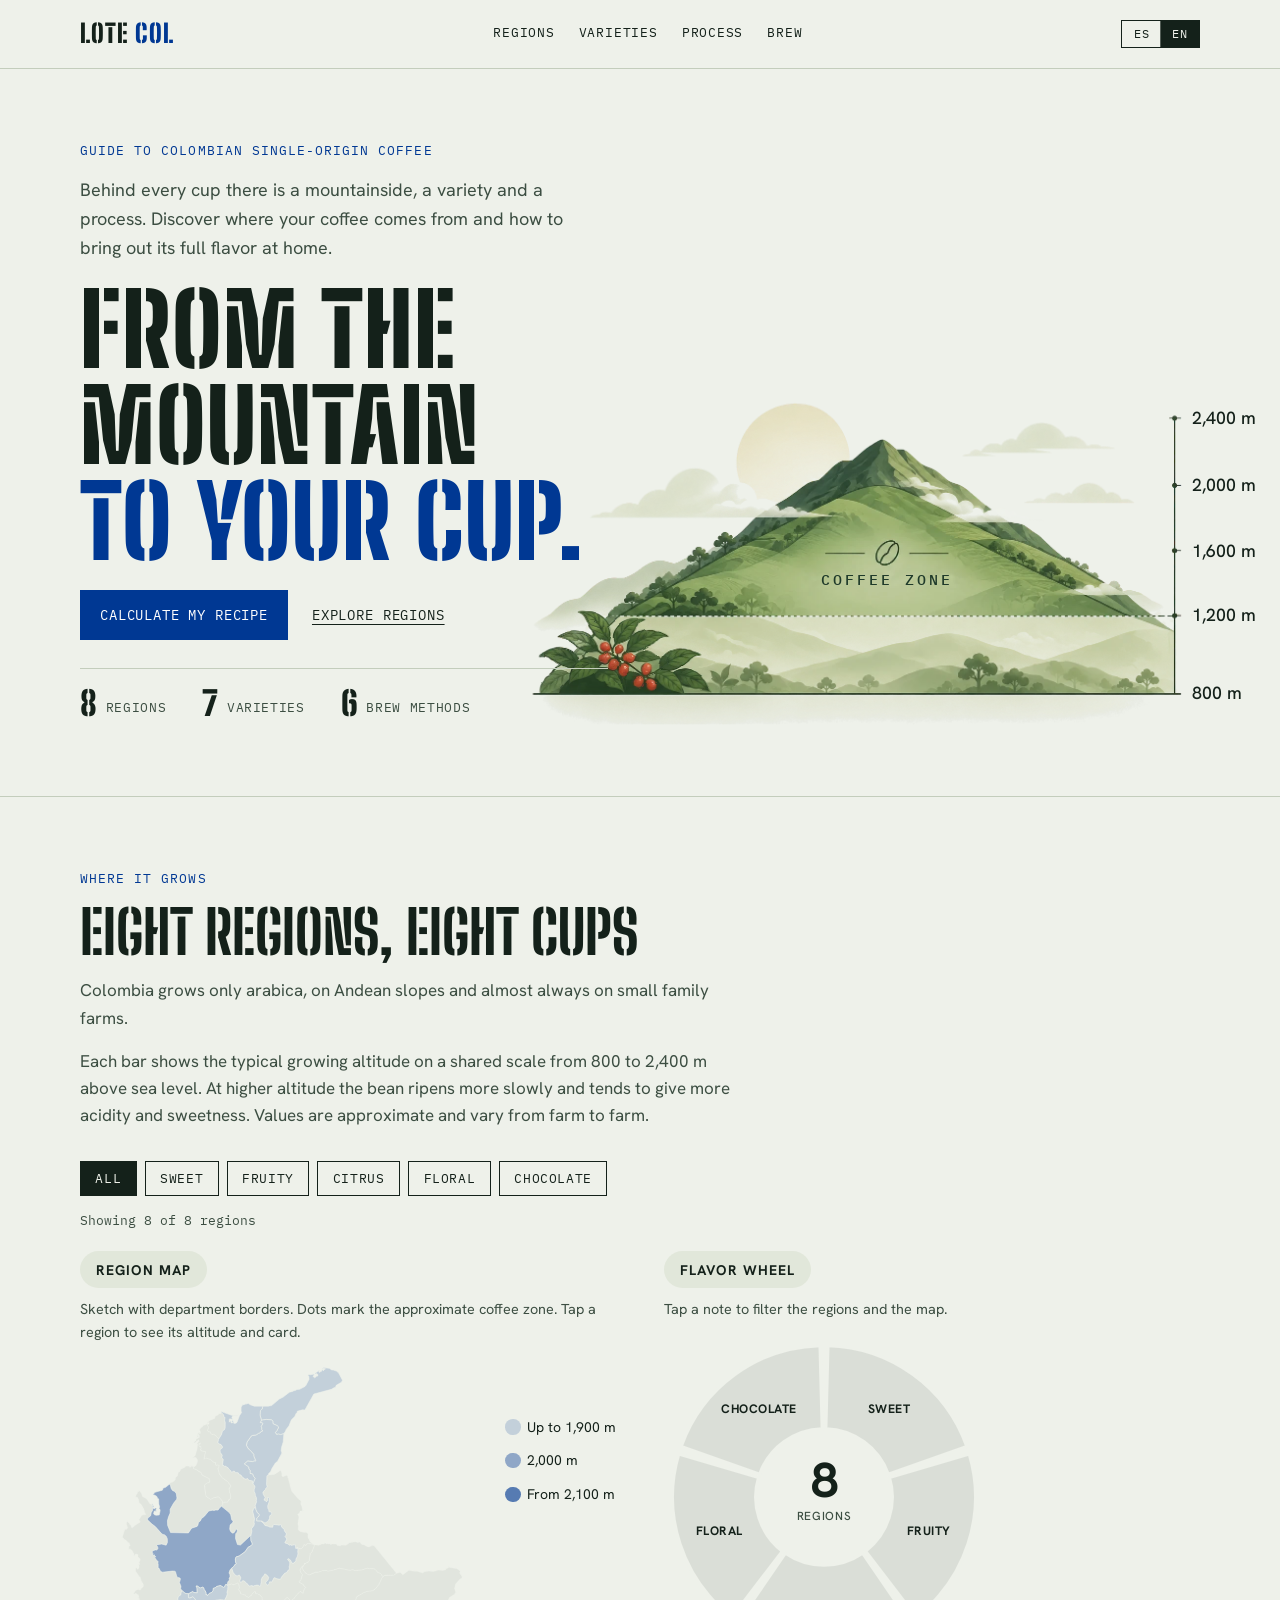
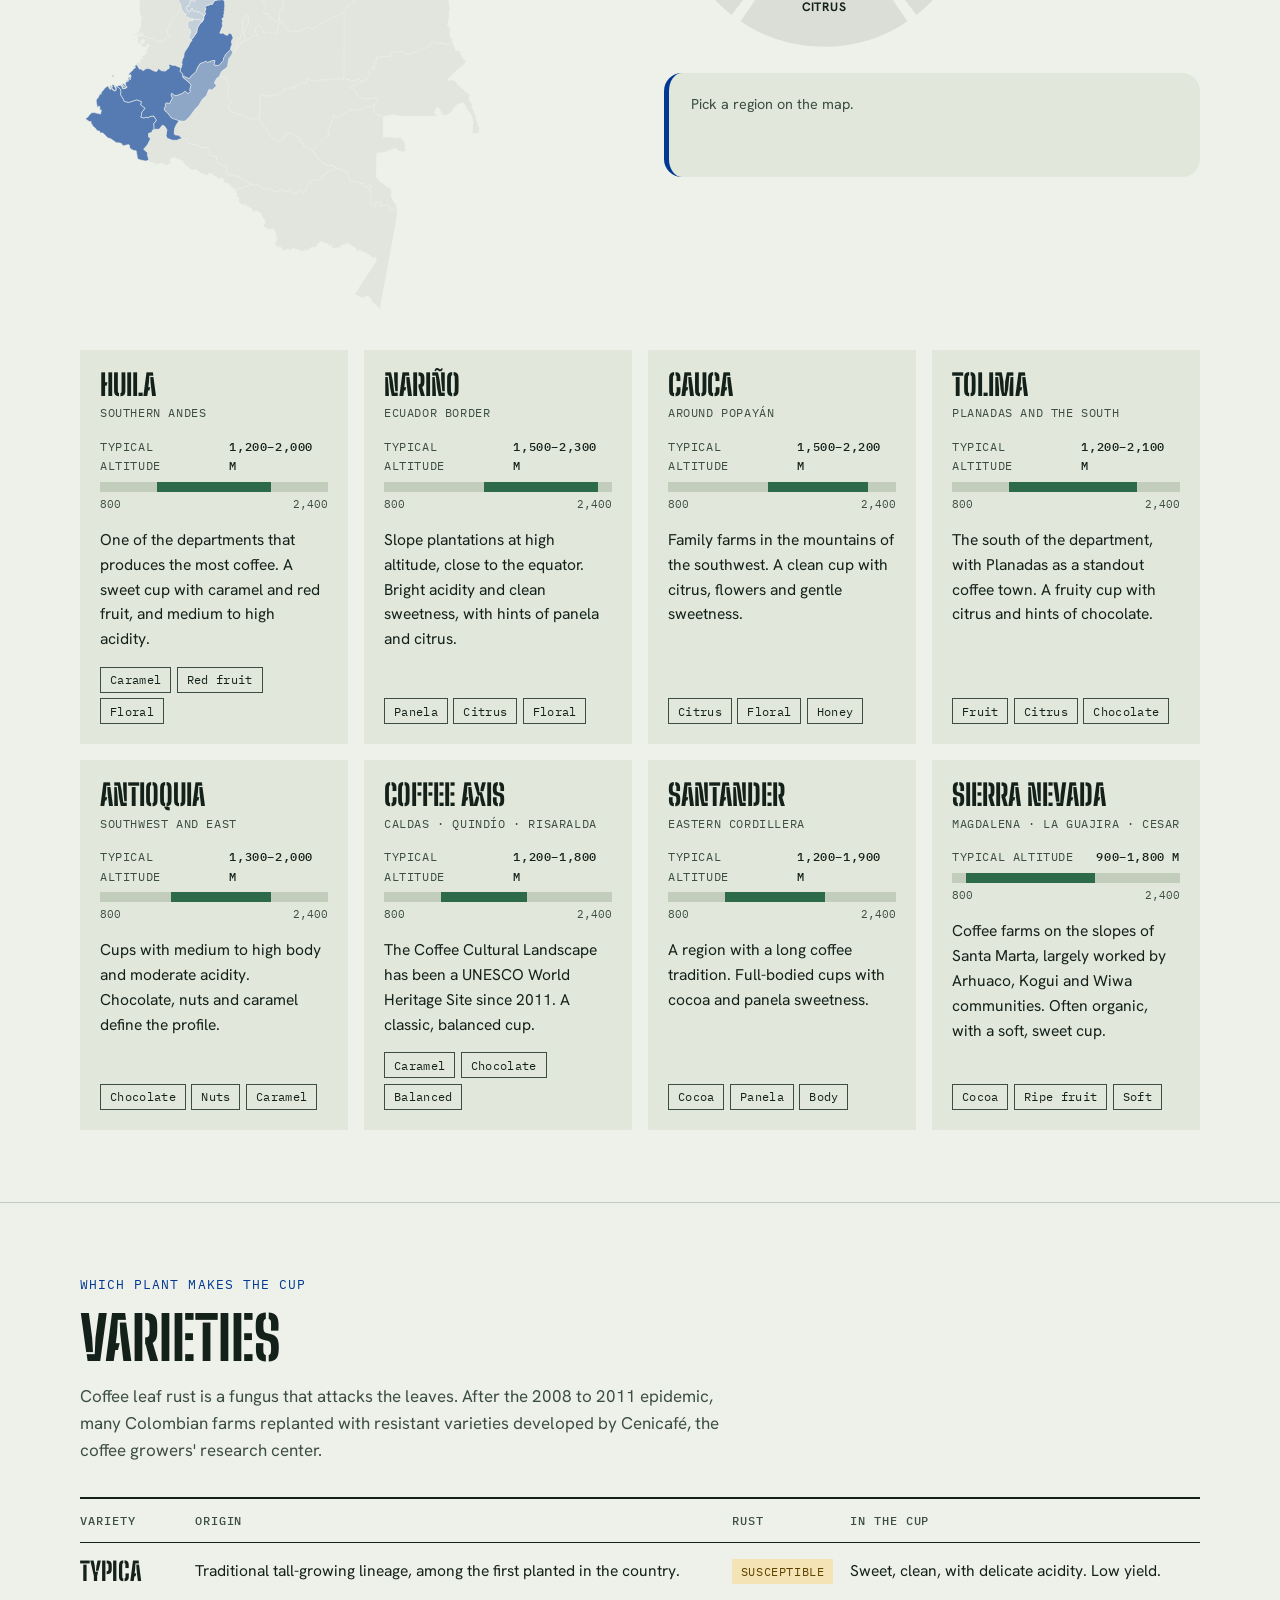
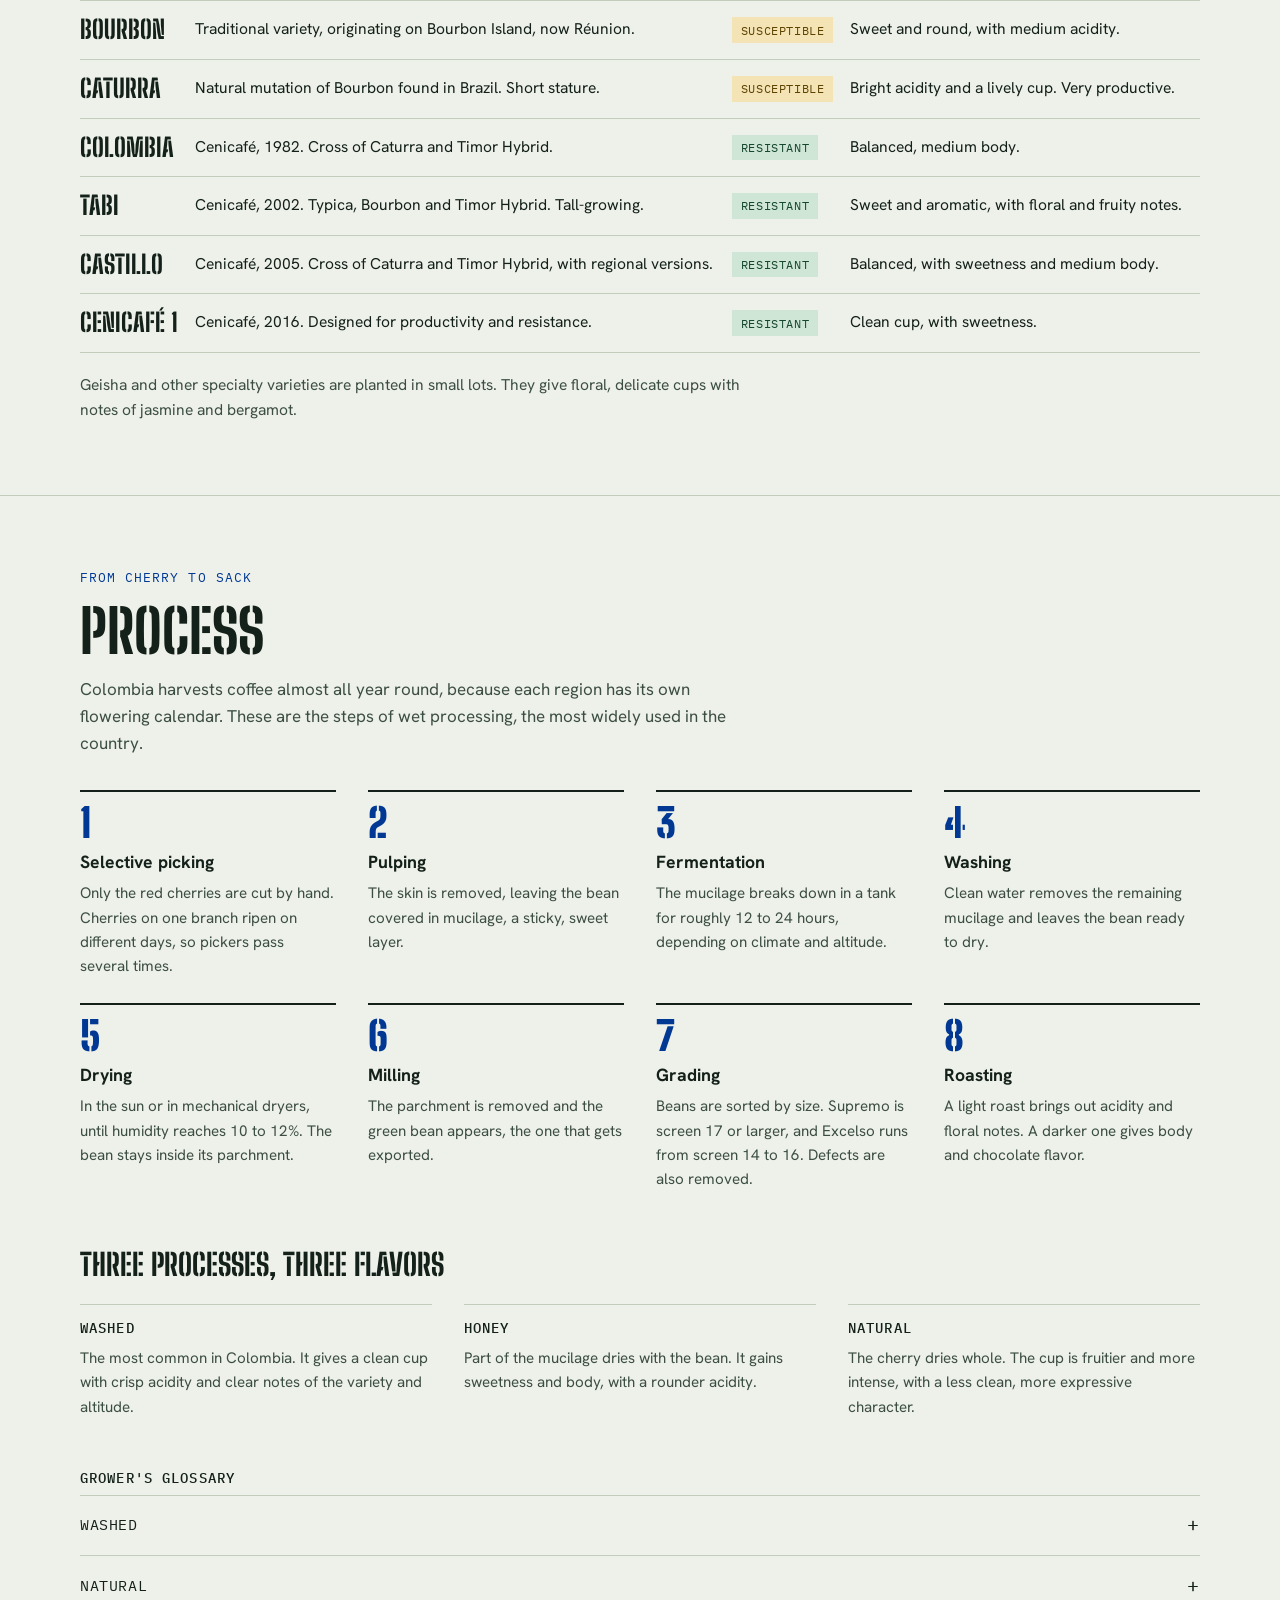
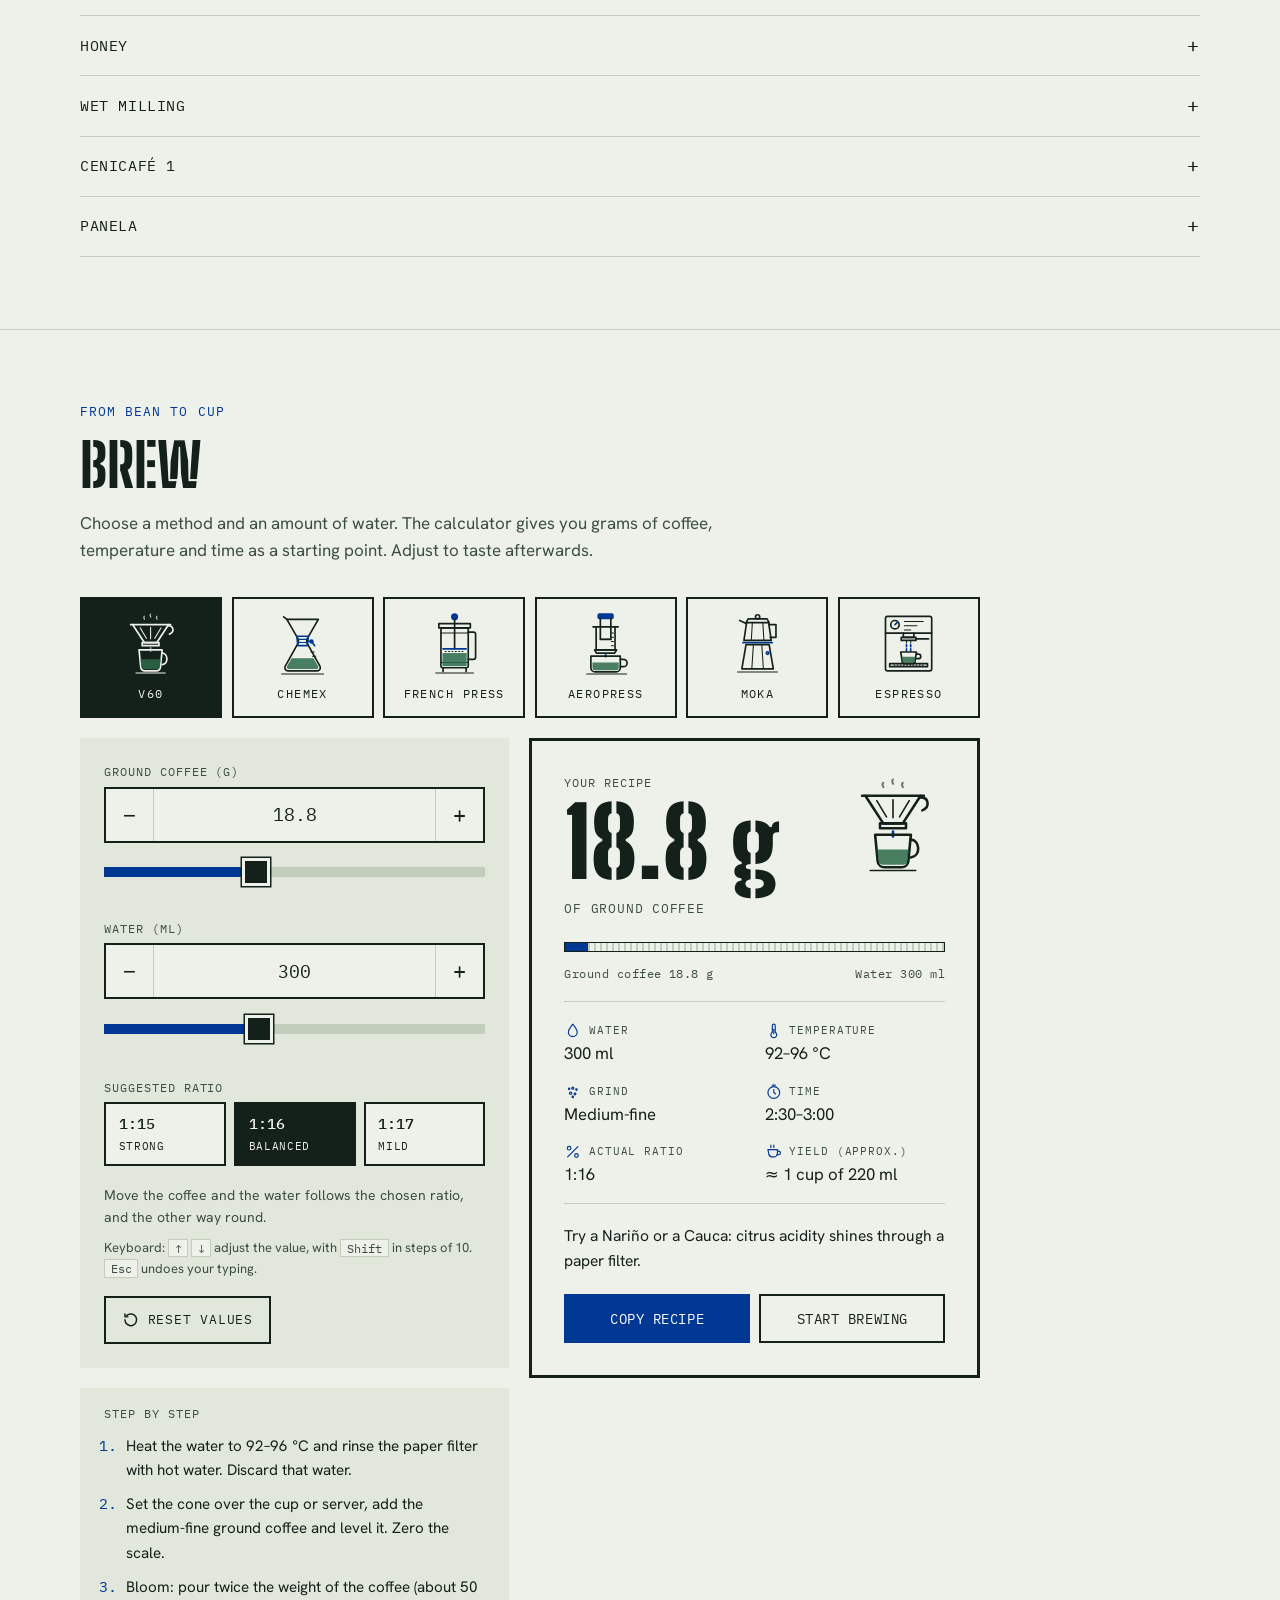
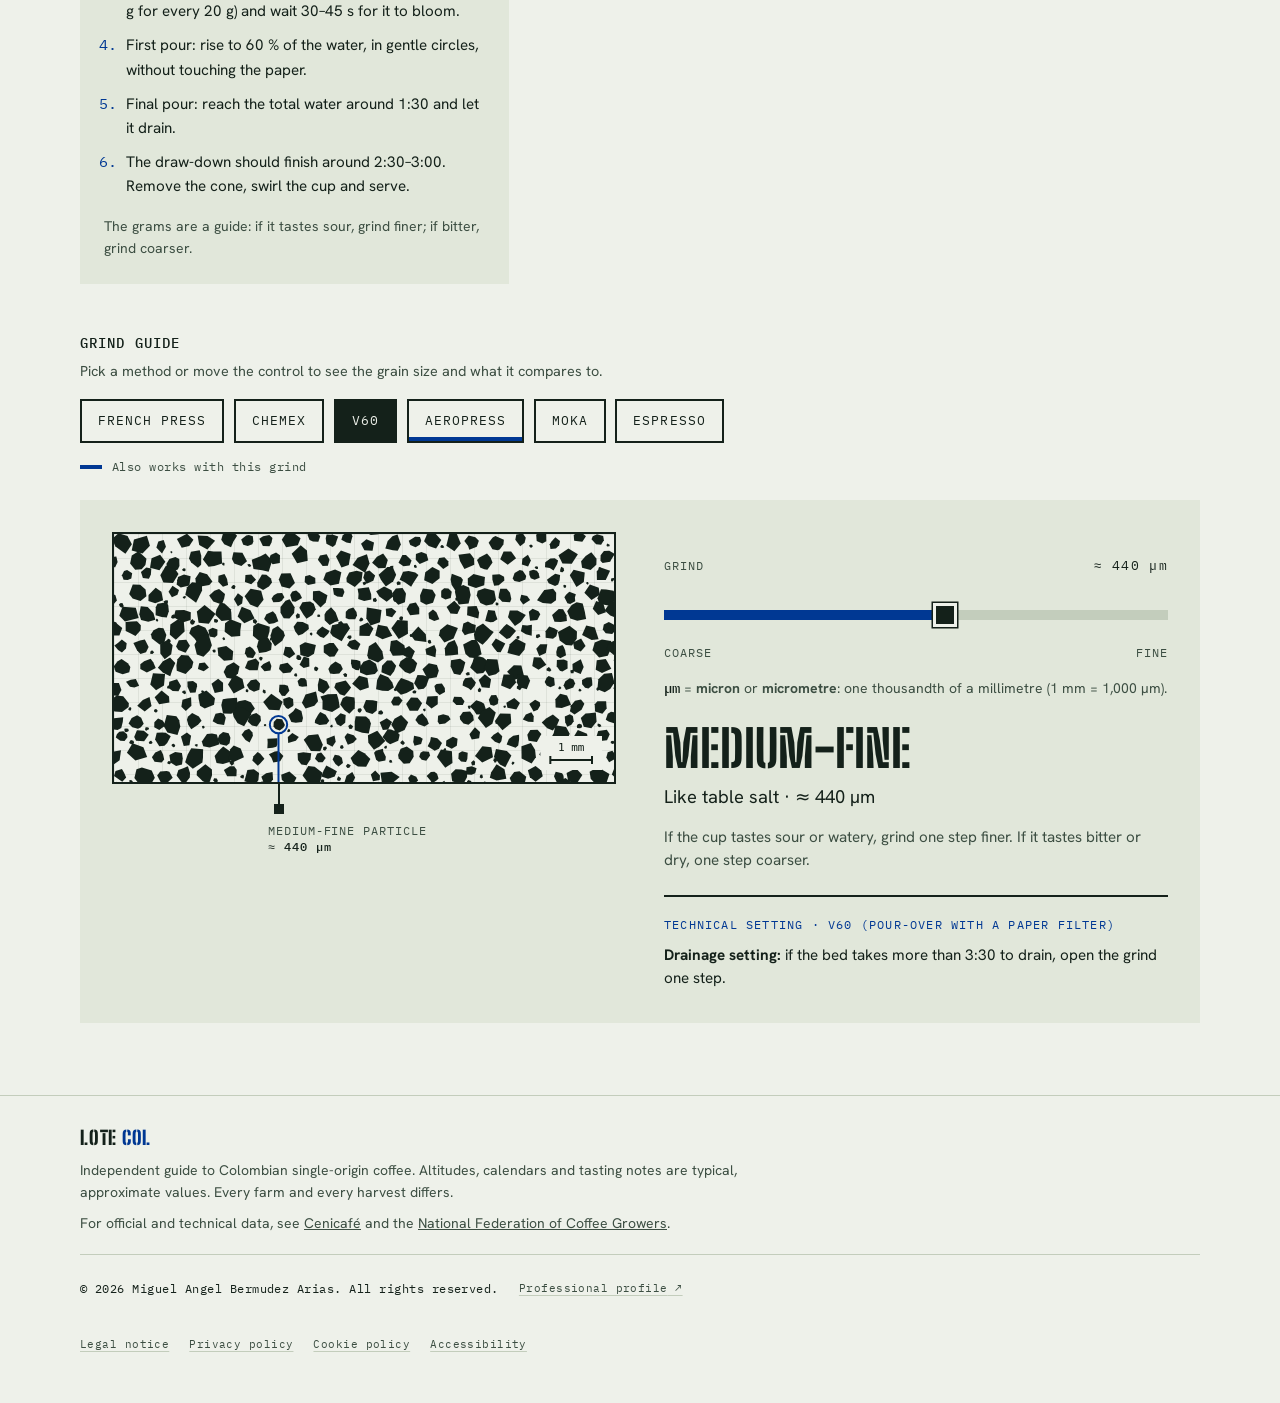
==== commit 23d62d50: "Add files via upload" ====
--- a/index.html
+++ b/index.html
@@ -74,18 +74,23 @@
     <div class="wrap hero-grid">
       <div>
         <p class="eyebrow"><span lang="es">Guía del café colombiano de origen</span><span lang="en">Guide to Colombian single-origin coffee</span></p>
+        <p class="hero-text">
+          <span lang="es">Detrás de cada taza hay una ladera, una variedad y un proceso. Descubre de dónde viene tu café y cómo sacarle todo su sabor en casa.</span>
+          <span lang="en">Behind every cup there is a mountainside, a variety and a process. Discover where your coffee comes from and how to bring out its full flavor at home.</span>
+        </p>
         <h1>
-          <span lang="es">Café de montaña, <em>lote por lote.</em></span>
-          <span lang="en">Mountain coffee, <em>lot by lot.</em></span>
+          <span lang="es">De la montaña <em>a tu taza.</em></span>
+          <span lang="en">From the mountain <em>to your cup.</em></span>
         </h1>
-        <p class="hero-text">
-          <span lang="es">Colombia cultiva solo arábica, en laderas de los Andes y casi siempre en fincas familiares pequeñas. Aquí están las regiones, las variedades y el proceso que explican cada taza, con una calculadora para prepararla bien.</span>
-          <span lang="en">Colombia grows only arabica, on Andean slopes and almost always on small family farms. Here are the regions, varieties and processing steps behind every cup, plus a calculator to help you brew it well.</span>
-        </p>
         <div class="hero-actions">
-          <a class="btn" href="#regiones"><span lang="es">Explorar regiones</span><span lang="en">Explore regions</span></a>
-          <a class="link-quiet" href="#preparar"><span lang="es">Calcular mi receta</span><span lang="en">Calculate my recipe</span></a>
+          <a class="btn" href="#preparar"><span lang="es">Calcular mi receta</span><span lang="en">Calculate my recipe</span></a>
+          <a class="link-quiet" href="#regiones"><span lang="es">Explorar regiones</span><span lang="en">Explore regions</span></a>
         </div>
+        <ul class="hero-stats">
+          <li><b>8</b><span lang="es">regiones</span><span lang="en">regions</span></li>
+          <li><b>7</b><span lang="es">variedades</span><span lang="en">varieties</span></li>
+          <li><b>6</b><span lang="es">métodos</span><span lang="en">brew methods</span></li>
+        </ul>
       </div>
       <figure class="profile">
         <svg viewBox="0 0 1536 693" role="img" data-label-es="Montaña con la zona cafetera entre 1.200 y 2.300 metros de altura, con cafetos en primer plano" data-label-en="Mountain with the coffee zone between 1,200 and 2,300 meters above sea level, with coffee plants in the foreground" aria-label="Montaña con la zona cafetera entre 1.200 y 2.300 metros de altura, con cafetos en primer plano">
@@ -136,6 +141,10 @@
     <div class="wrap">
       <p class="eyebrow"><span lang="es">Dónde se cultiva</span><span lang="en">Where it grows</span></p>
       <h2><span lang="es">Ocho regiones, ocho tazas</span><span lang="en">Eight regions, eight cups</span></h2>
+      <p class="lede intro">
+        <span lang="es">Colombia cultiva solo arábica, en laderas de los Andes y casi siempre en fincas familiares pequeñas.</span>
+        <span lang="en">Colombia grows only arabica, on Andean slopes and almost always on small family farms.</span>
+      </p>
       <p class="lede">
         <span lang="es">Cada barra muestra la altura típica de cultivo sobre una escala común de 800 a 2.400 m sobre el nivel del mar. A más altura el grano madura más despacio y suele dar más acidez y dulzor. Los valores son aproximados y cambian de finca en finca.</span>
         <span lang="en">Each bar shows the typical growing altitude on a shared scale from 800 to 2,400 m above sea level. At higher altitude the bean ripens more slowly and tends to give more acidity and sweetness. Values are approximate and vary from farm to farm.</span>
@@ -655,23 +664,33 @@
         </div>
 
         <div class="cgrid">
+          <div class="cleft">
           <div class="panel ctl">
             <div class="field">
               <label for="coffeeNum" id="coffeeLabel"><span lang="es">Café molido (g)</span><span lang="en">Ground coffee (g)</span></label>
-              <div class="num"><button type="button" class="st" data-t="coffeeNum" data-dir="-1" data-label-es="Menos café" data-label-en="Less coffee" aria-label="Menos café">−</button><input id="coffeeNum" type="number" inputmode="decimal" min="1" max="200" step="0.5" value="18.8"><button type="button" class="st" data-t="coffeeNum" data-dir="1" data-label-es="Más café" data-label-en="More coffee" aria-label="Más café">+</button></div>
+              <div class="num"><button type="button" class="st" tabindex="-1" data-t="coffeeNum" data-dir="-1" data-label-es="Menos café" data-label-en="Less coffee" aria-label="Menos café">−</button><input id="coffeeNum" type="number" inputmode="decimal" enterkeyhint="done" autocomplete="off" min="1" max="200" step="0.5" value="18.8" aria-describedby="kbdHint"><button type="button" class="st" tabindex="-1" data-t="coffeeNum" data-dir="1" data-label-es="Más café" data-label-en="More coffee" aria-label="Más café">+</button></div>
               <input id="coffeeRange" type="range" aria-labelledby="coffeeLabel">
             </div>
             <div class="field">
               <label for="amount" id="amountLabel">Agua (ml)</label>
-              <div class="num"><button type="button" class="st" data-t="amount" data-dir="-1" data-label-es="Menos agua" data-label-en="Less water" aria-label="Menos agua">−</button><input id="amount" type="number" inputmode="decimal" min="1" max="2000" step="5" value="300"><button type="button" class="st" data-t="amount" data-dir="1" data-label-es="Más agua" data-label-en="More water" aria-label="Más agua">+</button></div>
+              <div class="num"><button type="button" class="st" tabindex="-1" data-t="amount" data-dir="-1" data-label-es="Menos agua" data-label-en="Less water" aria-label="Menos agua">−</button><input id="amount" type="number" inputmode="numeric" pattern="[0-9]*" enterkeyhint="done" autocomplete="off" min="1" max="2000" step="5" value="300" aria-describedby="kbdHint"><button type="button" class="st" tabindex="-1" data-t="amount" data-dir="1" data-label-es="Más agua" data-label-en="More water" aria-label="Más agua">+</button></div>
               <input id="amountRange" type="range" aria-labelledby="amountLabel">
             </div>
             <p class="out-label ratio-label" id="ratioLabel"><span lang="es">Ratio sugerido</span><span lang="en">Suggested ratio</span></p>
             <div class="ratios" id="ratios" role="radiogroup" aria-labelledby="ratioLabel"></div>
             <p class="ctl-note"><span lang="es">Mueve el café y el agua se recalcula con el ratio elegido, y al revés.</span><span lang="en">Move the coffee and the water follows the chosen ratio, and the other way round.</span></p>
-          </div>
-
-          <div class="panel out card">
+            <p class="kbd-hint" id="kbdHint"><span lang="es">Teclado: <kbd>↑</kbd> <kbd>↓</kbd> ajustan el valor, con <kbd>Mayús</kbd> de 10 en 10. <kbd>Esc</kbd> deshace lo escrito.</span><span lang="en">Keyboard: <kbd>↑</kbd> <kbd>↓</kbd> adjust the value, with <kbd>Shift</kbd> in steps of 10. <kbd>Esc</kbd> undoes your typing.</span></p>
+            <button type="button" class="ctl-reset" id="calcReset"><svg class="ico" viewBox="0 0 24 24" aria-hidden="true" focusable="false"><path d="M4 12a8 8 0 1 0 2.4-5.7"/><path d="M4 4v4h4"/></svg><span lang="es">Restablecer valores</span><span lang="en">Reset values</span></button>
+          </div>
+
+          <div class="panel howto" id="howto" hidden>
+            <p class="out-label"><span lang="es">Paso a paso</span><span lang="en">Step by step</span></p>
+            <ol class="how" id="outSteps"></ol>
+            <p class="how-note" id="outNote"></p>
+          </div>
+          </div>
+
+          <div class="panel out card" id="recipe" tabindex="-1">
             <div class="rhero">
               <div>
                 <p class="out-label"><span lang="es">Receta resultante</span><span lang="en">Your recipe</span></p>
@@ -711,13 +730,13 @@
               <ol class="t-list" id="tList"></ol>
             </div>
 
-            <div class="howto" id="howto" hidden>
-              <p class="out-label"><span lang="es">Paso a paso</span><span lang="en">Step by step</span></p>
-              <ol class="how" id="outSteps"></ol>
-              <p class="how-note" id="outNote"></p>
-            </div>
           </div>
         </div>
+      </div>
+
+      <div class="cbar" id="cbar" role="region" data-label-es="Resumen de la receta" data-label-en="Recipe summary" aria-label="Resumen de la receta">
+        <p class="cbar-sum"><b id="cbCoffee">18,8 g</b> <span class="cbar-u"><span lang="es">de café</span><span lang="en">coffee</span></span><span class="cbar-sep" aria-hidden="true">·</span><span id="cbWater">300 ml</span><span class="cbar-sep" aria-hidden="true">·</span><span id="cbRatio">1:16</span></p>
+        <a class="cbar-go" href="#recipe"><span lang="es">Ver receta</span><span lang="en">See recipe</span></a>
       </div>
 
       <div class="grind" id="grind">
--- a/styles.css
+++ b/styles.css
@@ -180,8 +180,12 @@
   margin: 0 0 1.25rem;
 }
 h1 em { font-style: normal; color: var(--accent); }
-.hero-text { max-width: 33rem; margin: 0 0 1.75rem; color: var(--muted); font-size: 1.125rem; }
-.hero-actions { display: flex; flex-wrap: wrap; gap: 0.75rem 1.5rem; align-items: center; }
+.hero-text { max-width: 33rem; margin: 0 0 1.25rem; color: var(--muted); font-size: 1.125rem; }
+.hero-actions { display: flex; flex-wrap: wrap; gap: 0.75rem 1.5rem; align-items: center; margin: 0 0 1.75rem; }
+.hero-stats { display: flex; flex-wrap: wrap; gap: 0.5rem 2.25rem; max-width: 33rem; margin: 0; padding: 1.1rem 0 0; border-top: 1px solid var(--line); list-style: none; }
+.hero-stats li { font-family: var(--font-mono); font-size: 0.8125rem; letter-spacing: 0.05em; text-transform: uppercase; color: var(--muted); }
+.hero-stats b { font-family: var(--font-display); font-weight: 900; font-size: 2.1rem; line-height: 1; color: var(--fg); margin-right: 0.5rem; vertical-align: -0.25rem; font-variant-numeric: tabular-nums; }
+.lede.intro { margin-bottom: 1rem; }
 .btn {
   display: inline-block;
   background: var(--accent);
@@ -697,7 +701,8 @@
 .cmap .dep.t1 { fill: color-mix(in srgb, var(--accent) 38%, var(--surface)); }
 .cmap .dep.t2 { fill: color-mix(in srgb, var(--accent) 62%, var(--surface)); }
 .cmap .dep.t3 { fill: color-mix(in srgb, var(--accent) 90%, var(--surface)); }
-.cmap .rg:hover .dep, .cmap .rg.hov .dep, .cmap .rg.on .dep { stroke: url(#edge); stroke-width: 3; }
+.cmap .rg:hover .dep, .cmap .rg.hov .dep { stroke: var(--fg); stroke-width: 2; }
+.cmap .rg.on .dep { fill: var(--accent); stroke: var(--fg); stroke-width: 2.5; }
 .cmap[data-f="1"] .rg.match .dep { stroke: var(--fg); stroke-width: 1.8; }
 .cmap .rg.on { transform: scale(1.045); animation: regpulse 0.7s ease-out; }
 .cmap[data-sel="1"] .rg:not(.on) { opacity: 0.32; }
@@ -706,6 +711,7 @@
 @keyframes regpulse { 0% { transform: scale(1); } 45% { transform: scale(1.09); } 100% { transform: scale(1.045); } }
 .cmap .mk { cursor: pointer; outline: none; transition: opacity 0.25s ease; }
 .cmap .mk .hit { fill: transparent; }
+.cmap .mk .tip { display: none; pointer-events: none; }
 .cmap .mk .pulse { fill: none; stroke: var(--accent); stroke-width: 2; opacity: 0; transform-box: fill-box; transform-origin: center; pointer-events: none; }
 .cmap .mk[aria-pressed="true"] .pulse { animation: mring 1.7s ease-out infinite; }
 @keyframes mring { 0% { transform: scale(1); opacity: 0.9; } 100% { transform: scale(3.2); opacity: 0; } }
@@ -836,3 +842,126 @@
 .gtech-k { font-family: var(--font-mono); font-size: 0.75rem; letter-spacing: 0.1em; text-transform: uppercase; color: var(--accent); }
 .gtech p { margin: 0.6rem 0 0; font-size: 0.95rem; line-height: 1.55; }
 .gtech strong { font-weight: 700; }
+
+/* ==== Mapa y rueda: estilo suave (propuesta A). Solo colores de marca: neutros y un acento azul. ==== */
+/* ---- Bloque común. Solo colores de marca: neutros (--bg, --surface, --line, --muted, --fg) y un acento (--accent). ---- */
+:root { --tip-bg: #FFFFFF; --mtn: url("data:image/svg+xml,%3Csvg xmlns='http://www.w3.org/2000/svg' viewBox='0 0 24 18'%3E%3Cpath d='M0 18 8.5 3l4.2 7.2L16 6l8 12z'/%3E%3C/svg%3E"); }
+@media (prefers-color-scheme: dark) { :root:not([data-theme="light"]) { --tip-bg: var(--surface); } }
+:root[data-theme="dark"] { --tip-bg: var(--surface); }
+/* Títulos en píldora neutra */
+.explorer .ex-h { display: inline-block; justify-self: start; padding: 0.45rem 1rem; border-radius: 999px; background: var(--surface); color: var(--fg); margin-bottom: 0.6rem; }
+/* Mapa */
+.cmap .base path { fill: color-mix(in srgb, var(--fg) 6%, var(--bg)); stroke: var(--bg); stroke-width: 0.7; }
+.cmap .dep { stroke: var(--bg); stroke-width: 0.7; transition: fill 0.2s ease; }
+.cmap .dep.t1, .legend .t1 { fill: var(--r1); background: var(--r1); }
+.cmap .dep.t2, .legend .t2 { fill: var(--r2); background: var(--r2); }
+.cmap .dep.t3, .legend .t3 { fill: var(--r3); background: var(--r3); }
+.cmap .rg { transition: opacity 0.25s ease; }
+.cmap .rg.on { transform: none; animation: none; }
+.cmap .rg:hover .dep, .cmap .rg.hov .dep, .cmap[data-f="1"] .rg.match .dep { stroke: var(--fg); stroke-width: 0.9; }
+.cmap .rg.on .dep { fill: var(--accent); stroke: var(--bg); stroke-width: 0.7; }
+.cmap[data-sel="1"] .rg:not(.on) { opacity: 0.45; }
+.cmap .mk .pulse { display: none; }
+.cmap .mk .dot { r: 3; fill: var(--fg); stroke: var(--bg); stroke-width: 1.2; }
+.cmap .mk:hover .dot, .cmap .mk[aria-pressed="true"] .dot { r: 5.5; fill: var(--tip-bg); stroke: var(--accent); stroke-width: 2; }
+.cmap .mk text { font-family: var(--font-body); font-size: 12px; font-weight: 500; letter-spacing: 0; fill: var(--muted); stroke: var(--bg); stroke-width: 3px; }
+.cmap .mk:hover text, .cmap .mk[aria-pressed="true"] text { fill: var(--fg); font-family: var(--font-body); font-weight: 700; font-size: 13px; stroke: none; }
+.cmap .mk:hover .tip, .cmap .mk[aria-pressed="true"] .tip { display: block; fill: var(--tip-bg); filter: drop-shadow(0 1px 2px rgb(0 0 0 / 0.16)); }
+/* Leyenda con círculos */
+.legend { font-family: var(--font-body); font-size: 0.875rem; color: var(--fg); gap: 0.7rem 1.25rem; }
+.legend i { width: 0.95rem; height: 0.95rem; border: 0; border-radius: 50%; }
+/* Rueda: segmentos neutros; el azul solo marca lo activo */
+.wheel .sg { --c: color-mix(in srgb, var(--fg) 9%, var(--bg)) !important; --t: var(--fg) !important; }
+.wheel .sg path { stroke: var(--bg); stroke-width: 3; }
+.wheel .sg:hover path { stroke: var(--bg); stroke-width: 3; fill: color-mix(in srgb, var(--fg) 16%, var(--bg)); }
+.wheel .sg[aria-pressed="true"] { --c: var(--accent) !important; --t: var(--accent-ink) !important; }
+.wheel .sg[aria-pressed="true"] path { stroke: var(--bg); stroke-width: 3; }
+.wheel[data-r="1"] .sg.m { --c: color-mix(in srgb, var(--accent) 22%, var(--bg)) !important; --t: var(--fg) !important; }
+.wheel[data-r="1"] .sg.m path { stroke: var(--bg); stroke-width: 3; }
+.wheel[data-r="1"] .sg:not(.m) { opacity: 0.55; }
+.wheel .sg text { font-family: var(--font-body); font-weight: 700; font-size: 11.5px; letter-spacing: 0.04em; }
+.wheel .wl { font-family: var(--font-body); font-weight: 500; font-size: 11px; letter-spacing: 0.06em; fill: var(--muted); }
+/* Tarjeta de región */
+.info { border-left: 5px solid var(--accent); border-radius: 18px; background: var(--surface); padding: 1.25rem 1.4rem; }
+.info .ia { display: flex; align-items: center; gap: 0.5rem; font-size: 1.05rem; margin: 0.35rem 0 0.5rem; }
+.info .ia::before { content: ""; width: 1.1rem; height: 0.85rem; background: var(--muted); -webkit-mask: var(--mtn) center / contain no-repeat; mask: var(--mtn) center / contain no-repeat; }
+.info .go { display: inline-flex; align-items: center; gap: 0.6rem; border-radius: 999px; border: 1.5px solid var(--accent); color: var(--accent); padding: 0.55rem 1.2rem; font-weight: 500; }
+.info .go::after { content: ""; width: 0.42em; height: 0.42em; border-top: 2px solid currentColor; border-right: 2px solid currentColor; transform: rotate(45deg); }
+.info .go:hover { background: var(--accent); color: var(--accent-ink); }
+.ex-reset { border-radius: 999px; }
+/* Propuesta A · Estructura de la referencia: solo el nombre elegido, leyenda a la derecha, sin barra de altitud */
+:root { --r1: color-mix(in srgb, var(--accent) 18%, var(--bg)); --r2: color-mix(in srgb, var(--accent) 40%, var(--bg)); --r3: color-mix(in srgb, var(--accent) 64%, var(--bg)); }
+.explorer .ex-h { font-family: var(--font-body); font-weight: 700; }
+.cmap .mk:not(:hover):not([aria-pressed="true"]) { opacity: 0; }
+.cmap .mk:focus-visible { opacity: 1 !important; }
+.mapwrap { grid-template-columns: minmax(0, 1fr); }
+.altbar { display: none; }
+.info b { font-family: var(--font-body); font-weight: 700; font-size: 1.75rem; letter-spacing: -0.01em; }
+.info .ia { font-family: var(--font-body); }
+.wheel .wn { font-family: var(--font-body); font-weight: 700; font-size: 46px; }
+@media (min-width: 40rem) {
+  .ex-map { display: grid; grid-template-columns: minmax(0, 1fr) auto; column-gap: 1.25rem; align-items: start; }
+  .ex-map > .ex-h, .ex-map > .ex-note { grid-column: 1 / -1; }
+  .ex-map > .mapwrap { grid-column: 1; }
+  .ex-map > .legend { grid-column: 2; grid-row: 3; flex-direction: column; margin-top: 3.5rem; }
+}
+
+/* ==== Calculadora: usabilidad y accesibilidad ====
+   - Ancho máximo de 900 px.
+   - Todos los controles táctiles miden al menos 48 × 48 px.
+   - Cifras con ancho fijo (tabular-nums) para que no bailen al cambiar.
+   - Escritorio: la receta es una tarjeta lateral fija mientras se ajustan los valores.
+   - Móvil: una barra fija abajo resume la receta mientras se usan los controles. */
+.calc2 { max-width: 900px; font-variant-numeric: tabular-nums; }
+.calc2 .card .out-big { line-height: 1.05; margin-bottom: 0.35rem; }
+.cleft { display: grid; gap: 1.25rem; min-width: 0; }
+
+/* Áreas táctiles de 48 px como mínimo */
+.mbtn { min-height: 48px; }
+.num { grid-template-columns: 48px minmax(0, 1fr) 48px; }
+.num .st { min-width: 48px; min-height: 48px; touch-action: manipulation; user-select: none; -webkit-user-select: none; }
+.ctl .num input[type="number"] { min-height: 48px; font-size: 1.15rem; }
+.calc2 input[type="range"] { height: 48px; }
+.calc2 input[type="range"]::-webkit-slider-thumb { width: 1.75rem; height: 1.75rem; margin-top: -9px; }
+.calc2 input[type="range"]::-moz-range-thumb { width: 1.75rem; height: 1.75rem; }
+.rbtn { min-height: 48px; }
+.card .btn.copy, .card .btn.ghost, .t-reset { min-height: 48px; }
+.calc2 :focus-visible { outline: 3px solid var(--accent); outline-offset: 3px; }
+
+/* Restablecer y ayuda de teclado */
+.ctl-reset { display: inline-flex; align-items: center; gap: 0.5rem; min-height: 48px; margin-top: 1rem; padding: 0 1rem; background: transparent; color: var(--fg); border: 2px solid var(--fg); border-radius: 0; font-family: var(--font-mono); font-size: 0.8125rem; letter-spacing: 0.06em; text-transform: uppercase; cursor: pointer; }
+.ctl-reset:hover { background: var(--fg); color: var(--bg); }
+.ctl-reset .ico { width: 1.1rem; height: 1.1rem; fill: none; stroke: currentColor; stroke-width: 2; stroke-linecap: round; stroke-linejoin: round; }
+.kbd-hint { display: none; margin: 0.6rem 0 0; font-size: 0.8125rem; color: var(--muted); }
+.kbd-hint kbd { font-family: var(--font-mono); font-size: 0.75rem; padding: 0.05rem 0.35rem; border: 1px solid var(--line); background: var(--bg); }
+@media (hover: hover) and (pointer: fine) { .kbd-hint { display: block; } }
+
+/* Paso a paso en la columna de controles */
+.cleft .howto { margin-top: 0; border-top: 0; }
+.cleft .how li::marker { color: var(--accent); }
+.cleft .how-note { color: var(--muted); }
+
+/* Escritorio: tarjeta de receta fija al lado */
+@media (min-width: 52.01rem) {
+  .cgrid { grid-template-columns: minmax(0, 1fr) minmax(0, 1.05fr); }
+  .calc2 .panel.card { position: sticky; top: 1rem; max-height: calc(100vh - 2rem); overflow-y: auto; overscroll-behavior: contain; }
+}
+
+/* Móvil: barra de resumen fija abajo */
+.cbar { display: none; }
+@media (max-width: 52rem) {
+  .cbar { position: fixed; left: 0; right: 0; bottom: 0; z-index: 50; display: flex; align-items: center; justify-content: space-between; gap: 0.75rem;
+    padding: 0.5rem max(1rem, env(safe-area-inset-right, 0px)) calc(0.5rem + env(safe-area-inset-bottom, 0px)) max(1rem, env(safe-area-inset-left, 0px));
+    background: var(--fg); color: var(--bg); transform: translateY(110%); visibility: hidden; transition: transform 0.25s ease, visibility 0s linear 0.25s; }
+  .cbar.show { transform: translateY(0); visibility: visible; transition: transform 0.25s ease, visibility 0s; }
+  .cbar-sum { margin: 0; min-width: 0; display: flex; flex-wrap: wrap; align-items: baseline; gap: 0 0.45rem; font-family: var(--font-mono); font-size: 0.8125rem; letter-spacing: 0.02em; }
+  .cbar-sum b { font-family: var(--font-display); font-weight: 900; font-size: 1.6rem; line-height: 1; letter-spacing: 0; }
+  .cbar-sep { opacity: 0.5; }
+  .cbar-go { flex: none; display: inline-flex; align-items: center; min-height: 48px; padding: 0 1rem; background: var(--accent); color: var(--accent-ink); font-family: var(--font-mono); font-size: 0.8125rem; letter-spacing: 0.06em; text-transform: uppercase; text-decoration: none; }
+  .cbar-go:focus-visible { outline: 3px solid var(--bg); outline-offset: -6px; }
+  body.cbar-on .toast { bottom: calc(5rem + env(safe-area-inset-bottom, 0px)); }
+}
+@media (prefers-reduced-motion: reduce) { .cbar, .cbar.show { transition: none; } }
+@media (max-width: 40rem) { #recipe { scroll-margin-top: 7.5rem; } }
+.calc2 .actions .btn { white-space: nowrap; padding-inline: 0.9rem; letter-spacing: 0.04em; flex: 1 1 11rem; display: inline-flex; align-items: center; justify-content: center; text-align: center; }
+@media (max-width: 30rem) { .cbar-u { display: none; } .cbar-sum { font-size: 0.75rem; flex-wrap: nowrap; white-space: nowrap; } }
